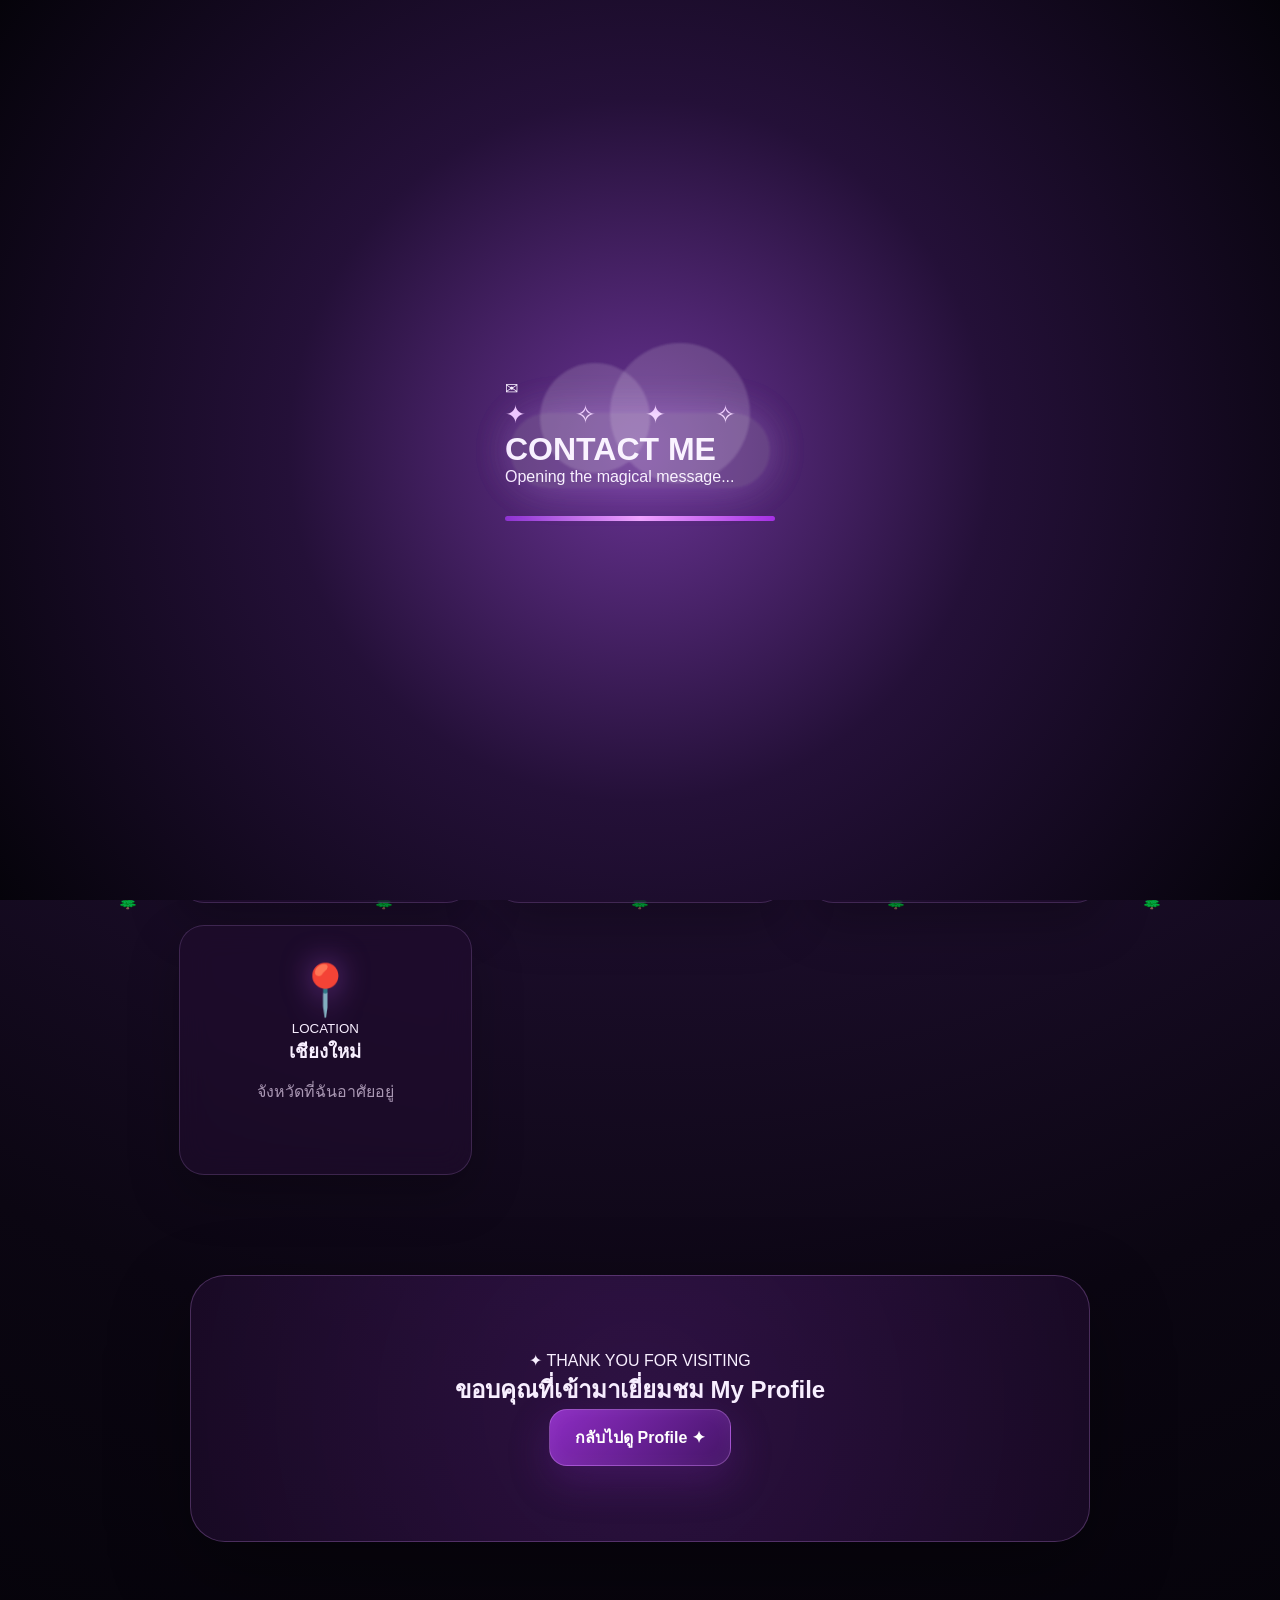
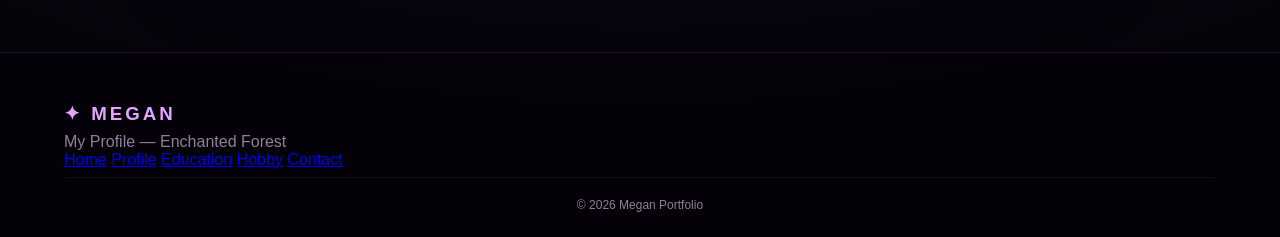
==== contact.html @ e254599e "Update contact.html" ====
<!DOCTYPE html>
<html lang="th">

<head>

    <meta charset="UTF-8">

    <meta
        name="viewport"
        content="width=device-width, initial-scale=1.0"
    >

    <title>Contact | Megan</title>

    <link rel="stylesheet" href="style.css">

</head>


<body class="inner-page">


    <!-- LOADING -->

    <div class="loading-screen" id="loadingScreen">

        <div class="loading-cloud cloud-one"></div>
        <div class="loading-cloud cloud-two"></div>

        <div class="loading-content">

            <div class="loading-orb">
                ✉
            </div>

            <div class="loading-stars">
                ✦　✧　✦　✧
            </div>

            <h1>
                CONTACT ME
            </h1>

            <p>
                Opening the magical message...
            </p>

            <div class="loading-bar">
                <span></span>
            </div>

        </div>

    </div>


    <div class="mouse-glow"></div>

    <div class="click-effects"></div>


    <!-- BACKGROUND -->

    <div class="magic-background">

        <div class="fog fog-one"></div>
        <div class="fog fog-two"></div>

        <div class="moon"></div>

        <div class="stars">

            <span>✦</span>
            <span>✧</span>
            <span>✦</span>
            <span>✧</span>
            <span>✦</span>
            <span>✧</span>
            <span>✦</span>
            <span>✧</span>

        </div>


        <div class="fireflies">

            <i></i>
            <i></i>
            <i></i>
            <i></i>
            <i></i>
            <i></i>
            <i></i>
            <i></i>
            <i></i>
            <i></i>

        </div>


        <div class="big-mushroom mushroom-left">

            <div class="mushroom-cap">
                ✦　✧　✦
            </div>

            <div class="mushroom-stem"></div>

        </div>


        <div class="big-mushroom mushroom-right">

            <div class="mushroom-cap">
                ✧　✦　✧
            </div>

            <div class="mushroom-stem"></div>

        </div>


        <div class="vine vine-left">
            🌿<br>│<br>🍃<br>│<br>🌿
        </div>


        <div class="vine vine-right">
            🍃<br>│<br>🌿<br>│<br>🍃
        </div>


        <div class="forest-trees">

            <span>🌲</span>
            <span>🌲</span>
            <span>🌲</span>
            <span>🌲</span>
            <span>🌲</span>

        </div>


        <img
            class="flying-fairy"
            src="https://placehold.co/180x120/png?text=YOUR+FAIRY"
            alt="Fairy ตกแต่ง"
        >

    </div>


    <div class="rain"></div>


    <!-- MUSIC -->

    <div class="music-box">

        <audio id="music" loop preload="metadata">

            <source
                src="string-theory.mp3"
                type="audio/mpeg"
            >

        </audio>

        <button id="musicButton">
            🎵 String Theory
            <span id="musicStatus">▶</span>
        </button>

    </div>


    <!-- NAV -->

    <header class="site-header">

        <nav class="navbar">

            <a href="index.html" class="logo">
                ✦ MEGAN
            </a>

            <div class="nav-links">

                <a href="index.html">
                    Home
                </a>

                <a href="profile.html">
                    Profile
                </a>

                <a href="education.html">
                    Education
                </a>

                <a href="hobby.html">
                    Hobby
                </a>

                <a
                    href="contact.html"
                    class="active"
                >
                    Contact
                </a>

            </div>

        </nav>

    </header>


    <main>

        <section class="page-title">

            <div class="magic-badge">
                ✦ GET IN TOUCH ✦
            </div>

            <h1>
                Contact
                <span>Me</span>
            </h1>

            <p>
                สามารถติดต่อฉันได้ที่
            </p>

        </section>


        <section class="contact-layout">


            <div class="contact-intro">

                <span class="section-kicker">
                    ✦ SEND A MESSAGE
                </span>

                <h2>
                    Let's connect
                    <span>through magic.</span>
                </h2>

                <p>
                    หากต้องการติดต่อหรือพูดคุย
                    สามารถเลือกช่องทางด้านล่างได้เลย
                </p>

                <div class="contact-orb">
                    ✦
                </div>

            </div>


            <div class="contact-grid">


                <a
                    class="contact-card depth-card"
                    href="mailto:example@email.com"
                >

                    <div class="contact-icon">
                        ✉
                    </div>

                    <div>

                        <small>
                            EMAIL
                        </small>

                        <h3>
                            example@email.com
                        </h3>

                        <p>
                            ส่งข้อความผ่าน Email
                        </p>

                    </div>

                </a>


                <a
                    class="contact-card depth-card"
                    href="index.html"
                >

                    <div class="contact-icon">
                        🌐
                    </div>

                    <div>

                        <small>
                            WEBSITE
                        </small>

                        <h3>
                            My Profile
                        </h3>

                        <p>
                            กลับไปยังหน้า Portfolio
                        </p>

                    </div>

                </a>


                <div class="contact-card depth-card">

                    <div class="contact-icon">
                        📱
                    </div>

                    <div>

                        <small>
                            CONTACT
                        </small>

                        <h3>
                            Megan
                        </h3>

                        <p>
                            ช่องทางติดต่อส่วนตัว
                        </p>

                    </div>

                </div>


                <div class="contact-card depth-card">

                    <div class="contact-icon">
                        📍
                    </div>

                    <div>

                        <small>
                            LOCATION
                        </small>

                        <h3>
                            เชียงใหม่
                        </h3>

                        <p>
                            จังหวัดที่ฉันอาศัยอยู่
                        </p>

                    </div>

                </div>


            </div>

        </section>


        <section class="contact-cta depth-card">

            <div>

                <span>
                    ✦ THANK YOU FOR VISITING
                </span>

                <h2>
                    ขอบคุณที่เข้ามาเยี่ยมชม
                    My Profile
                </h2>

            </div>

            <a
                href="profile.html"
                class="magic-button"
            >
                กลับไปดู Profile
                ✦
            </a>

        </section>

    </main>


    <footer class="footer">

        <div>

            <h3>
                ✦ MEGAN
            </h3>

            <p>
                My Profile — Enchanted Forest
            </p>

        </div>


        <div class="footer-links">

            <a href="index.html">Home</a>
            <a href="profile.html">Profile</a>
            <a href="education.html">Education</a>
            <a href="hobby.html">Hobby</a>
            <a href="contact.html">Contact</a>

        </div>


        <p class="copyright">
            © 2026 Megan Portfolio
        </p>

    </footer>


    <script>

        window.addEventListener("load", function () {

            setTimeout(function () {

                document
                    .getElementById("loadingScreen")
                    .classList.add("hide");

            }, 1600);

        });


        const mouseGlow =
            document.querySelector(".mouse-glow");


        document.addEventListener(
            "mousemove",
            function (e) {

                mouseGlow.style.left =
                    e.clientX + "px";

                mouseGlow.style.top =
                    e.clientY + "px";

            }
        );


        document.addEventListener(
            "click",
            function (e) {

                const ripple =
                    document.createElement("span");

                ripple.className =
                    "click-ripple";

                ripple.style.left =
                    e.clientX + "px";

                ripple.style.top =
                    e.clientY + "px";


                const sparkle =
                    document.createElement("span");

                sparkle.className =
                    "click-sparkle";

                sparkle.textContent =
                    "✦";

                sparkle.style.left =
                    e.clientX + "px";

                sparkle.style.top =
                    e.clientY + "px";


                document
                    .querySelector(".click-effects")
                    .appendChild(ripple);

                document
                    .querySelector(".click-effects")
                    .appendChild(sparkle);


                setTimeout(function () {

                    ripple.remove();
                    sparkle.remove();

                }, 800);

            }
        );


        const music =
            document.getElementById("music");

        const button =
            document.getElementById("musicButton");

        const status =
            document.getElementById("musicStatus");


        const saved =
            localStorage.getItem(
                "stringTheoryTime"
            );


        music.addEventListener(
            "loadedmetadata",
            function () {

                if (saved) {

                    music.currentTime =
                        Number(saved);

                }

            }
        );


        button.addEventListener(
            "click",
            function () {

                if (music.paused) {

                    music.play();

                    status.textContent =
                        "❚❚";

                } else {

                    music.pause();

                    status.textContent =
                        "▶";

                }

            }
        );


        setInterval(function () {

            if (!music.paused) {

                localStorage.setItem(
                    "stringTheoryTime",
                    music.currentTime
                );

            }

        }, 1000);


        window.addEventListener(
            "beforeunload",
            function () {

                localStorage.setItem(
                    "stringTheoryTime",
                    music.currentTime
                );

            }
        );

    </script>

</body>

</html>
---- style.css ----
/* =====================================================
   MYSTIC PURPLE ENCHANTED FOREST
   MEGAN PORTFOLIO
===================================================== */


/* =====================================================
   RESET
===================================================== */

* {

    margin: 0;
    padding: 0;

    box-sizing: border-box;

}


html {

    scroll-behavior: smooth;

}


body {

    min-height: 100vh;

    overflow-x: hidden;

    color: #f8efff;

    font-family:
        "Segoe UI",
        Tahoma,
        Arial,
        sans-serif;

    background:

        radial-gradient(
            circle at 50% 0%,
            #52257a,
            #241137 35%,
            #0b0612 70%,
            #030207
        );

}


/* =====================================================
   LOADING
===================================================== */

.loading-screen {

    position: fixed;

    inset: 0;

    z-index: 99999;

    display: flex;

    align-items: center;

    justify-content: center;

    overflow: hidden;

    background:

        radial-gradient(
            circle,
            #693394,
            #241038 45%,
            #05030a
        );

    transition:
        opacity 1s ease,
        visibility 1s ease;

}


.loading-screen.loaded {

    opacity: 0;

    visibility: hidden;

    pointer-events: none;

}


.loading-magic {

    position: relative;

    z-index: 5;

    text-align: center;

    animation:
        loadingFloat 2s ease-in-out infinite;

}


.loading-magic h1 {

    margin-top: 25px;

    font-size:
        clamp(2rem, 5vw, 4rem);

    letter-spacing: 8px;

    color: #f5dcff;

    text-shadow:

        0 0 10px #d16cff,
        0 0 30px #aa3cff,
        0 0 70px #7923bd;

}


.loading-magic p {

    margin-top: 15px;

    color: #d8bce8;

}


.loading-stars {

    font-size: 25px;

    letter-spacing: 12px;

    color: #f0c9ff;

    animation:
        sparkleBlink 1.4s infinite;

}


.magic-orb {

    width: 100px;
    height: 100px;

    margin: auto;

    border-radius: 50%;

    background:

        radial-gradient(
            circle,
            white 0%,
            #f0a8ff 15%,
            #a63be4 45%,
            transparent 72%
        );

    box-shadow:

        0 0 25px #d77aff,
        0 0 70px #a335dc,
        0 0 130px #7624ad;

    animation:
        orbPulse 2s ease-in-out infinite;

}


.loading-bar {

    width: 270px;

    height: 5px;

    margin:
        30px auto 0;

    border-radius: 20px;

    overflow: hidden;

    background:
        rgba(255,255,255,.12);

}


.loading-bar span {

    display: block;

    width: 0;

    height: 100%;

    background:

        linear-gradient(
            90deg,
            #8d32d1,
            #f0a5ff,
            #a52fe4
        );

    box-shadow:
        0 0 15px #cf63ff;

    animation:
        loadingProgress 2s forwards;

}


/* =====================================================
   CLOUD
===================================================== */

.loading-cloud {

    position: absolute;

    width: 260px;
    height: 75px;

    border-radius: 100px;

    background:
        rgba(255,255,255,.07);

    filter:
        blur(1px);

    box-shadow:
        0 0 40px rgba(217,167,255,.15);

}


.loading-cloud::before,
.loading-cloud::after {

    content: "";

    position: absolute;

    border-radius: 50%;

    background:
        rgba(255,255,255,.08);

}


.loading-cloud::before {

    width: 110px;
    height: 110px;

    left: 30px;
    bottom: 15px;

}


.loading-cloud::after {

    width: 140px;
    height: 140px;

    right: 20px;
    bottom: 5px;

}


.cloud-1 {

    left: -100px;
    bottom: 15%;

    animation:
        cloudMove 14s linear infinite;

}


.cloud-2 {

    right: -100px;
    top: 18%;

    transform: scale(.7);

    animation:
        cloudMoveReverse 17s linear infinite;

}


.cloud-3 {

    left: -200px;
    top: 55%;

    transform: scale(.5);

    animation:
        cloudMove 20s linear infinite;

}


/* =====================================================
   MOUSE
===================================================== */

.mouse-glow {

    position: fixed;

    z-index: 9000;

    width: 180px;
    height: 180px;

    pointer-events: none;

    border-radius: 50%;

    transform:
        translate(-50%, -50%);

    background:

        radial-gradient(
            circle,
            rgba(218,124,255,.22),
            rgba(143,50,214,.08) 40%,
            transparent 70%
        );

    mix-blend-mode: screen;

}


/* =====================================================
   CLICK RIPPLE
===================================================== */

.mouse-ripple {

    position: fixed;

    z-index: 9998;

    width: 20px;
    height: 20px;

    border:
        2px solid #e3a5ff;

    border-radius: 50%;

    pointer-events: none;

    transform:
        translate(-50%, -50%);

    box-shadow:

        0 0 15px #d35fff,
        0 0 40px #962de0;

    animation:
        rippleEffect .8s ease-out forwards;

}


.click-spark {

    position: fixed;

    z-index: 9999;

    pointer-events: none;

    color: #f3c8ff;

    font-size: 30px;

    text-shadow:

        0 0 10px #ec8aff,
        0 0 30px #a52be2;

    transform:
        translate(-50%, -50%);

    animation:
        clickSpark .8s ease-out forwards;

}


/* =====================================================
   STAR FIELD
===================================================== */

.star-field {

    position: fixed;

    inset: 0;

    z-index: 4;

    pointer-events: none;

}


.star-field span {

    position: absolute;

    color: #edc5ff;

    font-size: 12px;

    text-shadow:

        0 0 8px #d76aff,
        0 0 20px #a634df;

    animation:
        starTwinkle 3s ease-in-out infinite;

}


.star-field span:nth-child(1) {
    left: 8%;
    top: 18%;
}


.star-field span:nth-child(2) {
    left: 18%;
    top: 42%;
    animation-delay: 1s;
}


.star-field span:nth-child(3) {
    left: 32%;
    top: 12%;
    animation-delay: 1.7s;
}


.star-field span:nth-child(4) {
    left: 48%;
    top: 22%;
    animation-delay: .6s;
}


.star-field span:nth-child(5) {
    left: 65%;
    top: 10%;
    animation-delay: 2s;
}


.star-field span:nth-child(6) {
    left: 85%;
    top: 30%;
    animation-delay: 1.2s;
}


.star-field span:nth-child(7) {
    left: 75%;
    top: 58%;
    animation-delay: 2.4s;
}


.star-field span:nth-child(8) {
    left: 42%;
    top: 65%;
    animation-delay: .8s;
}


.star-field span:nth-child(9) {
    left: 20%;
    top: 75%;
    animation-delay: 1.5s;
}


.star-field span:nth-child(10) {
    left: 92%;
    top: 78%;
    animation-delay: 2.5s;
}


/* =====================================================
   MAGIC DUST
===================================================== */

.magic-dust {

    position: fixed;

    width: 5px;
    height: 5px;

    z-index: 5;

    border-radius: 50%;

    background: #e0a3ff;

    box-shadow:

        0 0 10px #dd75ff,
        0 0 25px #a638dc;

    pointer-events: none;

    animation:
        dustFloat 7s linear infinite;

}


.dust-1 {
    left: 25%;
    bottom: 15%;
}


.dust-2 {
    left: 70%;
    bottom: 25%;
    animation-delay: 2s;
}


.dust-3 {
    left: 55%;
    bottom: 10%;
    animation-delay: 4s;
}


.dust-4 {
    left: 85%;
    bottom: 40%;
    animation-delay: 1s;
}


/* =====================================================
   FOREST
===================================================== */

.forest-background {

    position: fixed;

    inset: 0;

    z-index: 0;

    overflow: hidden;

    pointer-events: none;

    background:

        radial-gradient(
            circle at 70% 15%,
            rgba(199,91,255,.16),
            transparent 25%
        ),

        linear-gradient(
            180deg,
            #180b2b,
            #0d0617 60%,
            #030207
        );

}


/* =====================================================
   MOON
===================================================== */

.moon {

    position: absolute;

    right: 12%;
    top: 8%;

    width: 140px;
    height: 140px;

    border-radius: 50%;

    background:

        radial-gradient(
            circle at 35% 30%,
            #fff,
            #e7c4ff 35%,
            #b76ed8 70%,
            #763b94
        );

    box-shadow:

        0 0 35px #e2a7ff,
        0 0 80px rgba(197,88,255,.55),
        0 0 150px rgba(147,48,218,.35);

}


.moon-ring {

    position: absolute;

    inset: -35px;

    border:
        1px solid rgba(218,143,255,.18);

    border-radius: 50%;

    box-shadow:
        0 0 30px rgba(200,94,255,.12);

    animation:
        moonRotate 15s linear infinite;

}


/* =====================================================
   AURORA
===================================================== */

.aurora {

    position: absolute;

    left: 15%;
    top: 10%;

    width: 70%;
    height: 50%;

    background:

        radial-gradient(
            ellipse,
            rgba(165,63,224,.18),
            transparent 65%
        );

    filter:
        blur(40px);

    animation:
        auroraMove 8s ease-in-out infinite;

}


/* =====================================================
   MOUNTAINS
===================================================== */

.mountain {

    position: absolute;

    bottom: 0;

    width: 100%;

    clip-path:
        polygon(
            0 100%,
            0 62%,
            10% 40%,
            20% 68%,
            34% 30%,
            50% 65%,
            65% 33%,
            80% 69%,
            91% 45%,
            100% 65%,
            100% 100%
        );

}


.mountain-back {

    height: 58%;

    background:
        #251438;

    opacity: .8;

}


.mountain-middle {

    height: 45%;

    background:
        #12091f;

    transform:
        translateY(20px);

}


.mountain-front {

    height: 35%;

    background:
        #050308;

    transform:
        translateY(35px);

}


/* =====================================================
   TREES
===================================================== */

.forest-trees {

    position: absolute;

    bottom: -10px;

    width: 100%;

    display: flex;

    justify-content: space-around;

    align-items: flex-end;

}


.trees-back {

    opacity: .48;

    filter:
        drop-shadow(
            0 0 15px #662b91
        );

}


.trees-back span {

    font-size:
        clamp(60px, 8vw, 130px);

    animation:
        treeSway 4s ease-in-out infinite;

}


/* =====================================================
   GIANT MUSHROOM
===================================================== */

.giant-mushroom {

    position: absolute;

    bottom: 20px;

    width: 230px;

    height: 310px;

    z-index: 8;

    filter:
        drop-shadow(
            0 0 25px rgba(184,72,240,.5)
        );

}


.mushroom-left {

    left: 3%;

}


.mushroom-right {

    right: 3%;

    transform:
        scale(.85);

}


/* CAP */

.mushroom-cap {

    position: absolute;

    top: 0;

    left: 0;

    width: 230px;

    height: 120px;

    border-radius:
        50% 50% 42% 42%;

    background:

        radial-gradient(
            circle at 50% 35%,
            #e5a3ff,
            #a93dd2 35%,
            #652184 70%,
            #331047
        );

    box-shadow:

        0 0 25px #bb5bea,
        0 0 60px rgba(176,58,225,.5);

}


.mushroom-cap::after {

    content: "";

    position: absolute;

    left: 8%;

    right: 8%;

    bottom: 8px;

    height: 35px;

    border-radius: 50%;

    background:
        rgba(55,14,74,.6);

}


.mushroom-cap span {

    position: absolute;

    color: #f3c7ff;

    text-shadow:

        0 0 10px white,
        0 0 20px #e26cff;

}


.mushroom-cap span:nth-child(1) {

    left: 25%;

    top: 28%;

}


.mushroom-cap span:nth-child(2) {

    left: 55%;

    top: 45%;

    font-size: 25px;

}


.mushroom-cap span:nth-child(3) {

    right: 20%;

    top: 25%;

}


/* STEM */

.mushroom-stem {

    position: absolute;

    left: 73px;

    top: 88px;

    width: 85px;

    height: 220px;

    border-radius:
        45% 45% 35% 35%;

    background:

        linear-gradient(
            90deg,
            #713b81,
            #e7b7ef,
            #8b478f
        );

    box-shadow:
        inset 0 0 25px rgba(255,255,255,.2);

}


.mushroom-glow {

    position: absolute;

    left: 25px;

    bottom: -30px;

    width: 180px;
    height: 70px;

    border-radius: 50%;

    background:

        radial-gradient(
            ellipse,
            rgba(211,94,255,.55),
            transparent 70%
        );

    filter:
        blur(12px);

}


/* =====================================================
   SMALL MUSHROOM
===================================================== */

.small-mushroom {

    position: absolute;

    bottom: 25px;

    z-index: 9;

}


.mushroom-small-1 {

    left: 28%;

}


.mushroom-small-2 {

    right: 25%;

    transform:
        scale(.7);

}


.small-cap {

    width: 75px;
    height: 40px;

    border-radius:
        50% 50% 30% 30%;

    background:
        linear-gradient(
            #d45eff,
            #63217e
        );

    box-shadow:
        0 0 20px #b83de2;

}


.small-stem {

    width: 30px;
    height: 55px;

    margin: auto;

    border-radius:
        40%;

    background:
        #c18ac8;

}


/* =====================================================
   VINES
===================================================== */

.vine {

    position: absolute;

    z-index: 10;

    display: flex;

    flex-direction: column;

    gap: 10px;

    color: #a8dc96;

    font-size: 45px;

    text-shadow:

        0 0 8px #79c46d,
        0 0 25px #63368a;

}


.vine-left {

    left: -10px;

    top: 0;

    transform:
        rotate(8deg);

}


.vine-right {

    right: -10px;

    top: 5%;

    transform:
        rotate(-8deg);

}


.vine span {

    display: block;

    animation:
        vineSway 4s ease-in-out infinite;

}


.vine span:nth-child(even) {

    margin-left: 30px;

}


/* =====================================================
   FOREGROUND TREES
===================================================== */

.foreground-trees {

    position: absolute;

    inset: 0;

    z-index: 11;

}


.tree {

    position: absolute;

    bottom: -30px;

    width: 170px;

    height: 600px;

    background:
        #07040b;

}


.tree::before {

    content: "";

    position: absolute;

    left: -100px;

    top: 80px;

    width: 350px;

    height: 450px;

    background:
        #07040b;

    clip-path:
        polygon(
            50% 0,
            72% 30%,
            62% 30%,
            85% 55%,
            67% 55%,
            95% 80%,
            50% 70%,
            5% 80%,
            33% 55%,
            15% 55%,
            38% 30%,
            28% 30%
        );

}


.tree-left {

    left: -80px;

}


.tree-right {

    right: -80px;

}


/* =====================================================
   FOREST FLOOR
===================================================== */

.forest-floor {

    position: absolute;

    bottom: 0;

    width: 100%;

    height: 100px;

    background:

        linear-gradient(
            180deg,
            transparent,
            #050307
        );

}


.rock {

    position: absolute;

    bottom: 15px;

    width: 80px;
    height: 35px;

    border-radius:
        60% 40% 20% 20%;

    background:
        #18111d;

    box-shadow:
        0 0 20px rgba(173,70,225,.15);

}


.rock-1 {
    left: 40%;
}


.rock-2 {
    left: 55%;
    transform: scale(.6);
}


.rock-3 {
    right: 40%;
    transform: scale(.8);
}


/* =====================================================
   RAIN
===================================================== */

.rain {

    position: fixed;

    inset: 0;

    z-index: 3;

    pointer-events: none;

    opacity: .18;

    background-image:

        linear-gradient(
            110deg,
            transparent 48%,
            rgba(216,183,255,.5) 50%,
            transparent 52%
        );

    background-size:
        9px 40px;

    animation:
        rainFall .6s linear infinite;

}


/* =====================================================
   HEADER
===================================================== */

.site-header {

    position: relative;

    z-index: 100;

    padding:
        20px 5%;

}


.navbar {

    max-width: 1250px;

    margin: auto;

    padding:
        15px 22px;

    display: flex;

    align-items: center;

    justify-content: space-between;

    gap: 30px;

    border:
        1px solid rgba(223,166,255,.22);

    border-radius: 25px;

    background:
        rgba(20,8,33,.68);

    backdrop-filter:
        blur(18px);

    box-shadow:

        0 15px 60px rgba(0,0,0,.4),
        inset 0 0 25px rgba(198,83,255,.04);

}


.logo {

    color: white;

    text-decoration: none;

    font-size: 22px;

    font-weight: 800;

    letter-spacing: 3px;

}


.logo span {

    color: #d77bff;

    text-shadow:
        0 0 15px #bd46f5;

}


.nav-links {

    display: flex;

    flex-wrap: wrap;

    gap: 7px;

}


.nav-links a {

    position: relative;

    padding:
        10px 16px;

    border-radius: 15px;

    text-decoration: none;

    color: #d5c3df;

    font-size: 14px;

    transition:
        .3s ease;

}


.nav-links a:hover,
.nav-links a.active {

    color: white;

    background:
        rgba(175,69,244,.16);

    transform:
        translateY(-2px);

    box-shadow:
        0 0 20px rgba(178,64,239,.15);

}


.nav-links a::after {

    content: "";

    position: absolute;

    left: 50%;

    bottom: 4px;

    width: 0;

    height: 2px;

    transform:
        translateX(-50%);

    background:
        #d57aff;

    box-shadow:
        0 0 10px #b948e9;

    transition:
        .3s;

}


.nav-links a:hover::after,
.nav-links a.active::after {

    width: 50%;

}


/* =====================================================
   HERO
===================================================== */

.hero {

    position: relative;

    z-index: 20;

    max-width: 1250px;

    min-height: 720px;

    margin: auto;

    padding:
        60px 5%;

    display: grid;

    grid-template-columns:
        1.1fr .9fr;

    align-items: center;

    gap: 70px;

}


.hero-content {

    animation:
        heroAppear 1.2s ease both;

}


.magic-label {

    display: inline-block;

    padding:
        9px 17px;

    border:
        1px solid rgba(224,157,255,.35);

    border-radius: 50px;

    color: #e2baf1;

    background:
        rgba(159,58,219,.12);

    letter-spacing: 2px;

    font-size: 12px;

    box-shadow:
        0 0 30px rgba(179,65,239,.1);

}


.hero h1 {

    margin-top: 25px;

    font-size:
        clamp(3.5rem, 7vw, 7rem);

    line-height: .9;

    letter-spacing: -4px;

}


.hero h1 span {

    display: block;

    background:

        linear-gradient(
            120deg,
            white,
            #d47aff,
            #8b2cc8,
            #f0b6ff
        );

    background-size: 250%;

    -webkit-background-clip: text;

    color: transparent;

    animation:
        gradientFlow 5s ease infinite;

    filter:
        drop-shadow(
            0 0 25px rgba(190,82,255,.35)
        );

}


.hero h2 {

    margin-top: 20px;

    color: #dcb8eb;

    font-size: 24px;

    font-weight: 500;

}


.hero-description {

    max-width: 620px;

    margin-top: 25px;

    color: #bcaac6;

    line-height: 1.9;

}


/* =====================================================
   HERO STATS
===================================================== */

.hero-stats {

    display: flex;

    gap: 35px;

    margin-top: 40px;

}


.hero-stats div {

    display: flex;

    flex-direction: column;

    gap: 5px;

}


.hero-stats strong {

    color: #e4b5ff;

}


.hero-stats span {

    color: #8f8198;

    font-size: 12px;

}


/* =====================================================
   BUTTON
===================================================== */

.hero-buttons {

    display: flex;

    flex-wrap: wrap;

    gap: 15px;

    margin-top: 35px;

}


.magic-button {

    position: relative;

    display: inline-flex;

    align-items: center;

    justify-content: center;

    gap: 10px;

    padding:
        15px 25px;

    overflow: hidden;

    border:
        1px solid rgba(227,161,255,.35);

    border-radius: 18px;

    text-decoration: none;

    color: white;

    font-weight: 700;

    background:

        linear-gradient(
            135deg,
            rgba(159,50,220,.85),
            rgba(75,23,113,.8)
        );

    box-shadow:

        0 15px 40px rgba(115,35,165,.3),
        inset 0 0 20px rgba(255,255,255,.05);

    transition:
        .3s ease;

}


.magic-button:hover {

    transform:
        translateY(-7px)
        scale(1.03);

    box-shadow:

        0 25px 60px rgba(147,49,211,.45),
        0 0 30px rgba(202,89,255,.2);

}


.magic-button:active {

    transform:
        translateY(2px)
        scale(.95);

}


.magic-button.secondary {

    background:
        rgba(255,255,255,.04);

}


/* =====================================================
   PHOTO
===================================================== */

.photo-scene {

    position: relative;

    min-height: 560px;

    display: flex;

    align-items: center;

    justify-content: center;

    perspective: 1300px;

}


.photo-card {

    position: relative;

    width:
        min(360px, 75vw);

    aspect-ratio:
        3 / 4;

    padding: 10px;

    border:
        1px solid rgba(231,174,255,.5);

    border-radius:
        48% 48% 43% 43% /
        40% 40% 50% 50%;

    background:

        linear-gradient(
            145deg,
            rgba(225,165,255,.32),
            rgba(72,27,105,.55)
        );

    box-shadow:

        0 40px 100px rgba(0,0,0,.55),
        0 0 60px rgba(178,62,236,.25);

    transform-style:
        preserve-3d;

    transition:
        transform .15s ease;

}


.photo-card img {

    width: 100%;
    height: 100%;

    display: block;

    object-fit: cover;

    border-radius:
        inherit;

}


.photo-glow-border {

    position: absolute;

    inset: -20px;

    z-index: -1;

    border:
        1px solid rgba(205,112,255,.25);

    border-radius:
        inherit;

    box-shadow:
        0 0 60px rgba(171,52,232,.3);

    animation:
        photoBorder 4s ease-in-out infinite;

}


.photo-shine {

    position: absolute;

    inset: 0;

    z-index: 5;

    border-radius:
        inherit;

    background:

        linear-gradient(
            120deg,
            transparent 30%,
            rgba(255,255,255,.23),
            transparent 65%
        );

    transform:
        translateX(-100%);

    animation:
        photoShine 5s infinite;

}


.photo-caption {

    position: absolute;

    bottom: 25px;

    left: 50%;

    transform:
        translateX(-50%)
        translateZ(50px);

    padding:
        9px 18px;

    width: max-content;

    border:
        1px solid rgba(225,163,255,.3);

    border-radius: 50px;

    background:
        rgba(20,7,32,.78);

    backdrop-filter:
        blur(10px);

    color: #e6c4f5;

    letter-spacing: 3px;

    font-size: 12px;

}


.photo-orbit {

    position: absolute;

    width: 420px;
    height: 420px;

    border:
        1px solid rgba(199,103,255,.2);

    border-radius: 50%;

    transform:
        rotateX(65deg);

    box-shadow:
        0 0 40px rgba(164,54,231,.1);

}


.orbit-2 {

    width: 500px;
    height: 500px;

    transform:
        rotateY(65deg);

}


/* =====================================================
   INTRO
===================================================== */

.intro-section {

    position: relative;

    z-index: 20;

    max-width: 1250px;

    margin: auto;

    padding:
        70px 5% 130px;

}


.section-heading {

    text-align: center;

    margin-bottom: 45px;

    color: #deb0f5;

    letter-spacing: 4px;

}


.section-heading span {

    color: #c463ff;

    text-shadow:
        0 0 15px #b943f0;

}


.magic-grid {

    display: grid;

    grid-template-columns:
        repeat(4, 1fr);

    gap: 20px;

}


.magic-card {

    position: relative;

    min-height: 240px;

    padding: 30px 25px;

    border:
        1px solid rgba(217,159,255,.18);

    border-radius: 25px;

    color: white;

    text-decoration: none;

    background:

        linear-gradient(
            145deg,
            rgba(91,38,125,.34),
            rgba(20,9,31,.72)
        );

    backdrop-filter:
        blur(14px);

    box-shadow:
        0 20px 60px rgba(0,0,0,.3);

    transform-style:
        preserve-3d;

    transition:
        .4s cubic-bezier(.2,.8,.2,1);

}


.magic-card:hover {

    transform:
        translateY(-14px)
        rotateX(5deg)
        rotateY(-5deg);

    border-color:
        rgba(224,157,255,.5);

    box-shadow:

        0 35px 80px rgba(0,0,0,.45),
        0 0 40px rgba(181,62,239,.22);

}


.magic-card:active {

    transform:
        translateY(-2px)
        scale(.96);

}


.magic-card .card-icon {

    width: 65px;
    height: 65px;

    display: flex;

    align-items: center;
    justify-content: center;

    border-radius: 20px;

    font-size: 32px;

    background:
        rgba(166,65,225,.12);

    border:
        1px solid rgba(220,149,255,.2);

    transition:
        .4s ease;

}


.magic-card:hover .card-icon {

    transform:
        translateZ(40px)
        scale(1.15)
        rotate(-6deg);

    box-shadow:
        0 0 35px rgba(203,92,255,.25);

}


.magic-card h3 {

    margin-top: 20px;

    font-size: 20px;

}


.magic-card p {

    margin-top: 10px;

    color: #aa99b7;

    line-height: 1.7;

    font-size: 14px;

}


.card-arrow {

    position: absolute;

    right: 22px;
    bottom: 20px;

    color: #d176ff;

    font-size: 22px;

    transition:
        .3s;

}


.magic-card:hover .card-arrow {

    transform:
        translateX(8px);

}


/* =====================================================
   PAGE TITLE
===================================================== */

.page-title {

    position: relative;

    z-index: 20;

    max-width: 900px;

    margin:
        70px auto 30px;

    padding:
        30px 20px;

    text-align: center;

}


.page-title h1 {

    margin-top: 20px;

    font-size:
        clamp(3rem, 7vw, 5rem);

}


.page-title h1 span {

    color: #d17cff;

    text-shadow:
        0 0 30px rgba(196,82,255,.5);

}


.page-title p {

    margin-top: 15px;

    color: #b7a5c3;

}


/* =====================================================
   PROFILE
===================================================== */

.profile-section {

    position: relative;

    z-index: 20;

    max-width: 1150px;

    margin:
        30px auto 110px;

    padding:
        20px 5%;

    display: grid;

    grid-template-columns:
        .8fr 1.2fr;

    gap: 70px;

    align-items: center;

}


.profile-photo-area {

    position: relative;

    display: flex;

    justify-content: center;

}


.profile-photo {

    width:
        min(330px, 80vw);

    aspect-ratio:
        3 / 4;

    object-fit: cover;

    border:
        8px solid rgba(194,111,235,.2);

    border-radius:
        48% 48% 43% 43% /
        40% 40% 50% 50%;

    box-shadow:

        0 0 50px rgba(170,63,225,.3),
        0 35px 80px rgba(0,0,0,.5);

    animation:
        gentleFloat 5s ease-in-out infinite;

}


.profile-ring {

    position: absolute;

    width: 370px;
    height: 450px;

    border:
        1px solid rgba(208,124,255,.35);

    border-radius: 50%;

    animation:
        ringRotate 12s linear infinite;

}


.photo-badge {

    position: absolute;

    bottom: 25px;

    padding:
        10px 20px;

    border-radius: 50px;

    border:
        1px solid rgba(216,150,255,.3);

    background:
        rgba(22,8,34,.8);

    backdrop-filter:
        blur(10px);

    color: #e7c6f6;

}


.info-card,
.small-info,
.about-box,
.timeline-card,
.contact-card {

    border:
        1px solid rgba(217,159,255,.18);

    background:
        rgba(35,14,50,.55);

    backdrop-filter:
        blur(15px);

    box-shadow:
        0 20px 50px rgba(0,0,0,.25);

}


.info-card {

    padding: 30px;

    border-radius: 25px;

}


.info-card h2 {

    margin-top: 15px;

    font-size: 30px;

}


.info-card p {

    color: #bd9ccc;

}


.info-grid {

    display: grid;

    grid-template-columns:
        repeat(2,1fr);

    gap: 15px;

    margin-top: 15px;

}


.small-info {

    padding: 22px;

    border-radius: 20px;

    transition:
        .35s;

}


.small-info:hover {

    transform:
        translateY(-7px)
        scale(1.02);

    border-color:
        rgba(213,143,255,.45);

    box-shadow:
        0 15px 40px rgba(150,49,214,.2);

}


.small-info span {

    font-size: 25px;

}


.small-info strong {

    display: block;

    margin-top: 10px;

}


.small-info p {

    margin-top: 5px;

    color: #a997b3;

}


.about-box {

    margin-top: 15px;

    padding: 25px;

    border-radius: 20px;

}


.about-box h3 {

    color: #df9cff;

}


.about-box p {

    margin-top: 15px;

    line-height: 1.8;

    color: #b9a5c2;

}


/* =====================================================
   TIMELINE
===================================================== */

.timeline {

    position: relative;

    z-index: 20;

    max-width: 900px;

    margin:
        40px auto 90px;

    padding:
        20px 5%;

}


.timeline::before {

    content: "";

    position: absolute;

    left: 50%;

    top: 0;
    bottom: 0;

    width: 2px;

    transform:
        translateX(-50%);

    background:

        linear-gradient(
            #9d3bd1,
            #df89ff,
            transparent
        );

    box-shadow:
        0 0 20px #a936dc;

}


.timeline-item {

    position: relative;

    width: 50%;

    padding: 20px;

}


.timeline-item:nth-child(odd) {

    left: 0;

    text-align: right;

    padding-right: 50px;

}


.timeline-item:nth-child(even) {

    left: 50%;

    padding-left: 50px;

}


.timeline-dot {

    position: absolute;

    top: 25px;

    width: 50px;
    height: 50px;

    display: flex;

    align-items: center;
    justify-content: center;

    border:
        2px solid #bd62ec;

    border-radius: 50%;

    background:
        #251035;

    box-shadow:
        0 0 30px rgba(185,75,234,.5);

}


.timeline-item:nth-child(odd)
.timeline-dot {

    right: -25px;

}


.timeline-item:nth-child(even)
.timeline-dot {

    left: -25px;

}


.timeline-card {

    padding: 25px;

    border-radius: 22px;

    transition:
        .35s;

}


.timeline-card:hover {

    transform:
        translateY(-8px)
        scale(1.02);

    border-color:
        rgba(214,140,255,.4);

}


.timeline-card span {

    color: #d37cff;

    font-size: 13px;

}


.timeline-card h2 {

    margin-top: 10px;

}


.timeline-card p {

    margin-top: 10px;

    color: #ad9bb7;

    line-height: 1.7;

}


.timeline-card strong {

    display: block;

    margin-top: 15px;

    color: #dcb1f0;

}


/* =====================================================
   STATUS BADGE
===================================================== */

.status-badge {

    display: inline-flex;

    align-items: center;

    margin-top: 18px;

    padding:
        7px 13px;

    border-radius: 50px;

    font-size: 12px;

    font-weight: 700;

}


.status-badge.completed {

    color: #c9f6bd;

    background:
        rgba(91,190,91,.12);

    border:
        1px solid rgba(114,220,104,.25);

    box-shadow:
        0 0 15px rgba(87,211,96,.08);

}


.status-badge.studying {

    color: #edc7ff;

    background:
        rgba(180,75,239,.15);

    border:
        1px solid rgba(215,127,255,.3);

    box-shadow:
        0 0 20px rgba(190,74,242,.12);

}


/* =====================================================
   EDUCATION TABLE
===================================================== */

.education-table-section {

    position: relative;

    z-index: 20;

    max-width: 1050px;

    margin:
        0 auto 90px;

    padding:
        20px 5%;

}


.education-table-wrapper {

    overflow-x: auto;

    border:
        1px solid rgba(217,159,255,.2);

    border-radius: 25px;

    background:
        rgba(22,8,34,.6);

    backdrop-filter:
        blur(15px);

    box-shadow:
        0 25px 70px rgba(0,0,0,.35);

}


.education-table {

    width: 100%;

    border-collapse:
        collapse;

    min-width: 650px;

}


.education-table th,
.education-table td {

    padding:
        20px;

    text-align: left;

    border-bottom:
        1px solid rgba(255,255,255,.06);

}


.education-table th {

    color: #e0a4ff;

    background:
        rgba(157,54,213,.12);

    font-size: 14px;

    letter-spacing: 1px;

}


.education-table td {

    color: #c0afc8;

}


.education-table tbody tr {

    transition:
        .3s ease;

}


.education-table tbody tr:hover {

    background:
        rgba(174,69,238,.07);

}


.education-table .current-row {

    background:
        rgba(175,69,239,.08);

}


.table-status {

    display: inline-flex;

    padding:
        7px 12px;

    border-radius: 50px;

    font-size: 12px;

    font-weight: 700;

}


.table-status.completed {

    color: #c9f6bd;

    background:
        rgba(91,190,91,.12);

    border:
        1px solid rgba(114,220,104,.25);

}


.table-status.studying {

    color: #ecc5ff;

    background:
        rgba(184,72,241,.15);

    border:
        1px solid rgba(215,127,255,.3);

}


/* =====================================================
   EDUCATION HIGHLIGHT
===================================================== */

.education-highlight {

    position: relative;

    z-index: 20;

    max-width: 1100px;

    margin:
        0 auto 100px;

    padding:
        20px 5%;

    display: grid;

    grid-template-columns:
        repeat(3,1fr);

    gap: 20px;

}


/* =====================================================
   HOBBY
===================================================== */

.hobby-grid {

    position: relative;

    z-index: 20;

    max-width: 1150px;

    margin:
        40px auto 110px;

    padding:
        20px 5%;

    display: grid;

    grid-template-columns:
        repeat(3,1fr);

    gap: 22px;

}


.hobby-card {

    position: relative;

    min-height: 280px;

    padding:
        35px 30px;

    overflow: hidden;

    border:
        1px solid rgba(220,157,255,.18);

    border-radius: 30px;

    background:

        linear-gradient(
            145deg,
            rgba(85,33,116,.38),
            rgba(18,7,29,.75)
        );

    backdrop-filter:
        blur(15px);

    transition:
        .4s;

}


.hobby-card:hover {

    transform:
        translateY(-12px)
        rotateX(5deg)
        rotateY(-4deg);

    border-color:
        rgba(224,157,255,.5);

    box-shadow:

        0 30px 70px rgba(0,0,0,.45),
        0 0 35px rgba(184,67,241,.2);

}


.hobby-icon {

    width: 80px;
    height: 80px;

    display: flex;

    align-items: center;
    justify-content: center;

    border-radius: 25px;

    font-size: 42px;

    background:
        rgba(169,65,231,.12);

    border:
        1px solid rgba(219,145,255,.2);

    transition:
        .4s;

}


.hobby-card:hover .hobby-icon {

    transform:
        translateZ(50px)
        scale(1.2)
        rotate(-8deg);

}


.hobby-card h2 {

    margin-top: 20px;

}


.hobby-card p {

    margin-top: 10px;

    line-height: 1.7;

    color: #aa99b5;

}


.emoji-pop {

    position: absolute;

    right: 20px;

    top: 20px;

    opacity: 0;

    font-size: 22px;

    transform:
        translateY(20px)
        scale(.5);

    transition:
        .4s;

}


.hobby-card:hover .emoji-pop {

    opacity: 1;

    transform:
        translateY(0)
        scale(1.1);

}


/* =====================================================
   CONTACT
===================================================== */

.contact-grid {

    position: relative;

    z-index: 20;

    max-width: 1050px;

    margin:
        40px auto 80px;

    padding:
        20px 5%;

    display: grid;

    grid-template-columns:
        repeat(3,1fr);

    gap: 22px;

}


.contact-card {

    min-height: 250px;

    padding: 35px 25px;

    text-align: center;

    border-radius: 25px;

    transition:
        .4s;

}


.contact-card:hover {

    transform:
        translateY(-12px)
        rotateX(4deg);

    border-color:
        rgba(218,151,255,.45);

    box-shadow:

        0 30px 70px rgba(0,0,0,.4),
        0 0 30px rgba(178,64,232,.2);

}


.contact-icon {

    font-size: 50px;

    filter:
        drop-shadow(
            0 0 15px rgba(196,89,255,.5)
        );

}


.contact-card h2 {

    margin-top: 20px;

}


.contact-card p {

    margin-top: 12px;

    color: #aa98b4;

    line-height: 1.7;

}


.contact-arrow {

    display: block;

    margin-top: 20px;

    color: #d67cff;

}


.contact-cta {

    position: relative;

    z-index: 20;

    max-width: 900px;

    margin:
        0 auto 110px;

    padding:
        75px 30px;

    text-align: center;

    overflow: hidden;

    border:
        1px solid rgba(218,151,255,.25);

    border-radius: 35px;

    background:

        radial-gradient(
            circle at center,
            rgba(154,54,218,.25),
            rgba(31,12,45,.7)
        );

    box-shadow:
        0 30px 80px rgba(0,0,0,.35);

}


.cta-content {

    position: relative;

    z-index: 2;

}


.cta-content > span {

    font-size: 45px;

}


.cta-content h2 {

    margin-top: 15px;

    font-size: 40px;

}


.cta-content p {

    margin:
        15px auto 30px;

    color: #b8a5c0;

}


/* =====================================================
   FOOTER
===================================================== */

.footer {

    position: relative;

    z-index: 20;

    padding:
        50px 5% 25px;

    background:
        rgba(5,3,9,.85);

    border-top:
        1px solid rgba(209,133,255,.12);

}


.footer-content {

    max-width: 1150px;

    margin: auto;

    display: flex;

    justify-content: space-between;

    gap: 30px;

}


.footer h3 {

    color: #e2a5ff;

    letter-spacing: 3px;

}


.footer p {

    margin-top: 8px;

    color: #8f8098;

}


.copyright {

    max-width: 1150px;

    margin:
        35px auto 0;

    padding-top:
        20px;

    text-align: center;

    border-top:
        1px solid rgba(255,255,255,.05);

    font-size: 12px;

}


/* =====================================================
   ANIMATIONS
===================================================== */

@keyframes loadingFloat {

    0%,100% {
        transform:
            translateY(0);
    }

    50% {
        transform:
            translateY(-12px);
    }

}


@keyframes orbPulse {

    0%,100% {
        transform:
            scale(1);
    }

    50% {
        transform:
            scale(1.15);
    }

}


@keyframes loadingProgress {

    from {
        width: 0;
    }

    to {
        width: 100%;
    }

}


@keyframes sparkleBlink {

    0%,100% {
        opacity: .5;
    }

    50% {
        opacity: 1;
    }

}


@keyframes cloudMove {

    from {
        transform:
            translateX(0);
    }

    to {
        transform:
            translateX(120vw);
    }

}


@keyframes cloudMoveReverse {

    from {
        transform:
            translateX(0);
    }

    to {
        transform:
            translateX(-120vw);
    }

}


@keyframes rippleEffect {

    from {

        width: 10px;
        height: 10px;

        opacity: 1;

    }

    to {

        width: 190px;
        height: 190px;

        opacity: 0;

    }

}


@keyframes clickSpark {

    0% {

        opacity: 1;

        transform:
            translate(-50%,-50%)
            scale(.5);

    }

    100% {

        opacity: 0;

        transform:
            translate(-50%,-160px)
            scale(1.8)
            rotate(180deg);

    }

}


@keyframes starTwinkle {

    0%,100% {

        opacity: .25;

        transform:
            scale(.8)
            rotate(0deg);

    }

    50% {

        opacity: 1;

        transform:
            scale(1.5)
            rotate(90deg);

    }

}


@keyframes dustFloat {

    0% {

        transform:
            translateY(0)
            scale(.5);

        opacity: 0;

    }

    20% {

        opacity: 1;

    }

    100% {

        transform:
            translateY(-180px)
            translateX(50px)
            scale(1.4);

        opacity: 0;

    }

}


@keyframes moonRotate {

    from {
        transform:
            rotate(0deg);
    }

    to {
        transform:
            rotate(360deg);
    }

}


@keyframes auroraMove {

    0%,100% {

        transform:
            translateX(-20px)
            scale(1);

    }

    50% {

        transform:
            translateX(30px)
            scale(1.1);

    }

}


@keyframes treeSway {

    0%,100% {
        transform:
            rotate(-2deg);
    }

    50% {
        transform:
            rotate(2deg);
    }

}


@keyframes vineSway {

    0%,100% {

        transform:
            rotate(-2deg)
            translateX(0);

    }

    50% {

        transform:
            rotate(3deg)
            translateX(5px);

    }

}


@keyframes rainFall {

    from {

        background-position:
            0 0;

    }

    to {

        background-position:
            -20px 80px;

    }

}


@keyframes heroAppear {

    from {

        opacity: 0;

        transform:
            translateY(40px);

    }

    to {

        opacity: 1;

        transform:
            translateY(0);

    }

}


@keyframes gradientFlow {

    0%,100% {
        background-position: 0%;
    }

    50% {
        background-position: 100%;
    }

}


@keyframes photoBorder {

    0%,100% {

        transform:
            scale(1)
            rotate(0);

    }

    50% {

        transform:
            scale(1.03)
            rotate(3deg);

    }

}


@keyframes photoShine {

    0% {

        transform:
            translateX(-100%);

    }

    35%,100% {

        transform:
            translateX(100%);

    }

}


@keyframes gentleFloat {

    0%,100% {

        transform:
            translateY(0);

    }

    50% {

        transform:
            translateY(-10px);

    }

}


@keyframes ringRotate {

    from {

        transform:
            rotate(0);

    }

    to {

        transform:
            rotate(360deg);

    }

}


/* =====================================================
   TABLET
===================================================== */

@media (max-width: 1000px) {


    .hero {

        grid-template-columns:
            1fr;

        text-align: center;

    }


    .hero-description {

        margin-left: auto;
        margin-right: auto;

    }


    .hero-buttons {

        justify-content: center;

    }


    .hero-stats {

        justify-content: center;

    }


    .magic-grid {

        grid-template-columns:
            repeat(2,1fr);

    }


    .profile-section {

        grid-template-columns:
            1fr;

        text-align: center;

    }


    .profile-info {

        max-width: 700px;

        margin: auto;

    }


    .info-grid {

        text-align: left;

    }


    .education-highlight {

        grid-template-columns:
            1fr;

    }


    .hobby-grid {

        grid-template-columns:
            repeat(2,1fr);

    }


    .contact-grid {

        grid-template-columns:
            1fr;

        max-width: 600px;

    }


    .giant-mushroom {

        transform:
            scale(.7);

    }

}


/* =====================================================
   MOBILE
===================================================== */

@media (max-width: 700px) {


    .site-header {

        padding:
            12px 4%;

    }


    .navbar {

        flex-direction:
            column;

        border-radius:
            20px;

    }


    .nav-links {

        justify-content:
            center;

    }


    .nav-links a {

        padding:
            8px 9px;

        font-size:
            12px;

    }


    .hero {

        min-height:
            auto;

        padding:
            60px 5% 80px;

    }


    .hero h1 {

        font-size:
            clamp(3rem,16vw,5rem);

    }


    .hero h2 {

        font-size:
            18px;

    }


    .hero-stats {

        gap:
            18px;

        flex-wrap:
            wrap;

    }


    .photo-scene {

        min-height:
            420px;

    }


    .photo-card {

        width:
            min(280px,75vw);

    }


    .photo-orbit {

        width:
            320px;

        height:
            320px;

    }


    .orbit-2 {

        width:
            370px;

        height:
            370px;

    }


    .magic-grid {

        grid-template-columns:
            1fr;

    }


    .hobby-grid {

        grid-template-columns:
            1fr;

    }


    .info-grid {

        grid-template-columns:
            1fr;

    }


    .timeline {

        padding-left:
            25px;

    }


    .timeline::before {

        left:
            20px;

    }


    .timeline-item,
    .timeline-item:nth-child(even),
    .timeline-item:nth-child(odd) {

        left:
            0;

        width:
            100%;

        text-align:
            left;

        padding:
            20px 0 20px 55px;

    }


    .timeline-item:nth-child(odd)
    .timeline-dot,
    .timeline-item:nth-child(even)
    .timeline-dot {

        left:
            -5px;

        right:
            auto;

    }


    .education-table-section {

        padding:
            20px 4%;

    }


    .education-table-wrapper {

        border-radius:
            18px;

    }


    .footer-content {

        flex-direction:
            column;

        text-align:
            center;

    }


    .flying-fairy {

        width:
            80px;

    }


    .mouse-glow {

        width:
            110px;

        height:
            110px;

    }


    .giant-mushroom {

        opacity:
            .6;

        transform:
            scale(.45);

    }


    .mushroom-left {

        left:
            -60px;

    }


    .mushroom-right {

        right:
            -60px;

    }


    .vine {

        font-size:
            30px;

    }


    .tree {

        width:
            100px;

        height:
            400px;

    }


    .tree::before {

        width:
            240px;

        left:
            -70px;

    }


    .moon {

        width:
            90px;

        height:
            90px;

        right:
            8%;

    }


    .moon-ring {

        inset:
            -20px;

    }

}


/* =====================================================
   REDUCED MOTION
===================================================== */

@media (prefers-reduced-motion: reduce) {

    *,
    *::before,
    *::after {

        animation-duration:
            .01ms !important;

        animation-iteration-count:
            1 !important;

        transition-duration:
            .01ms !important;

        scroll-behavior:
            auto !important;

    }

}
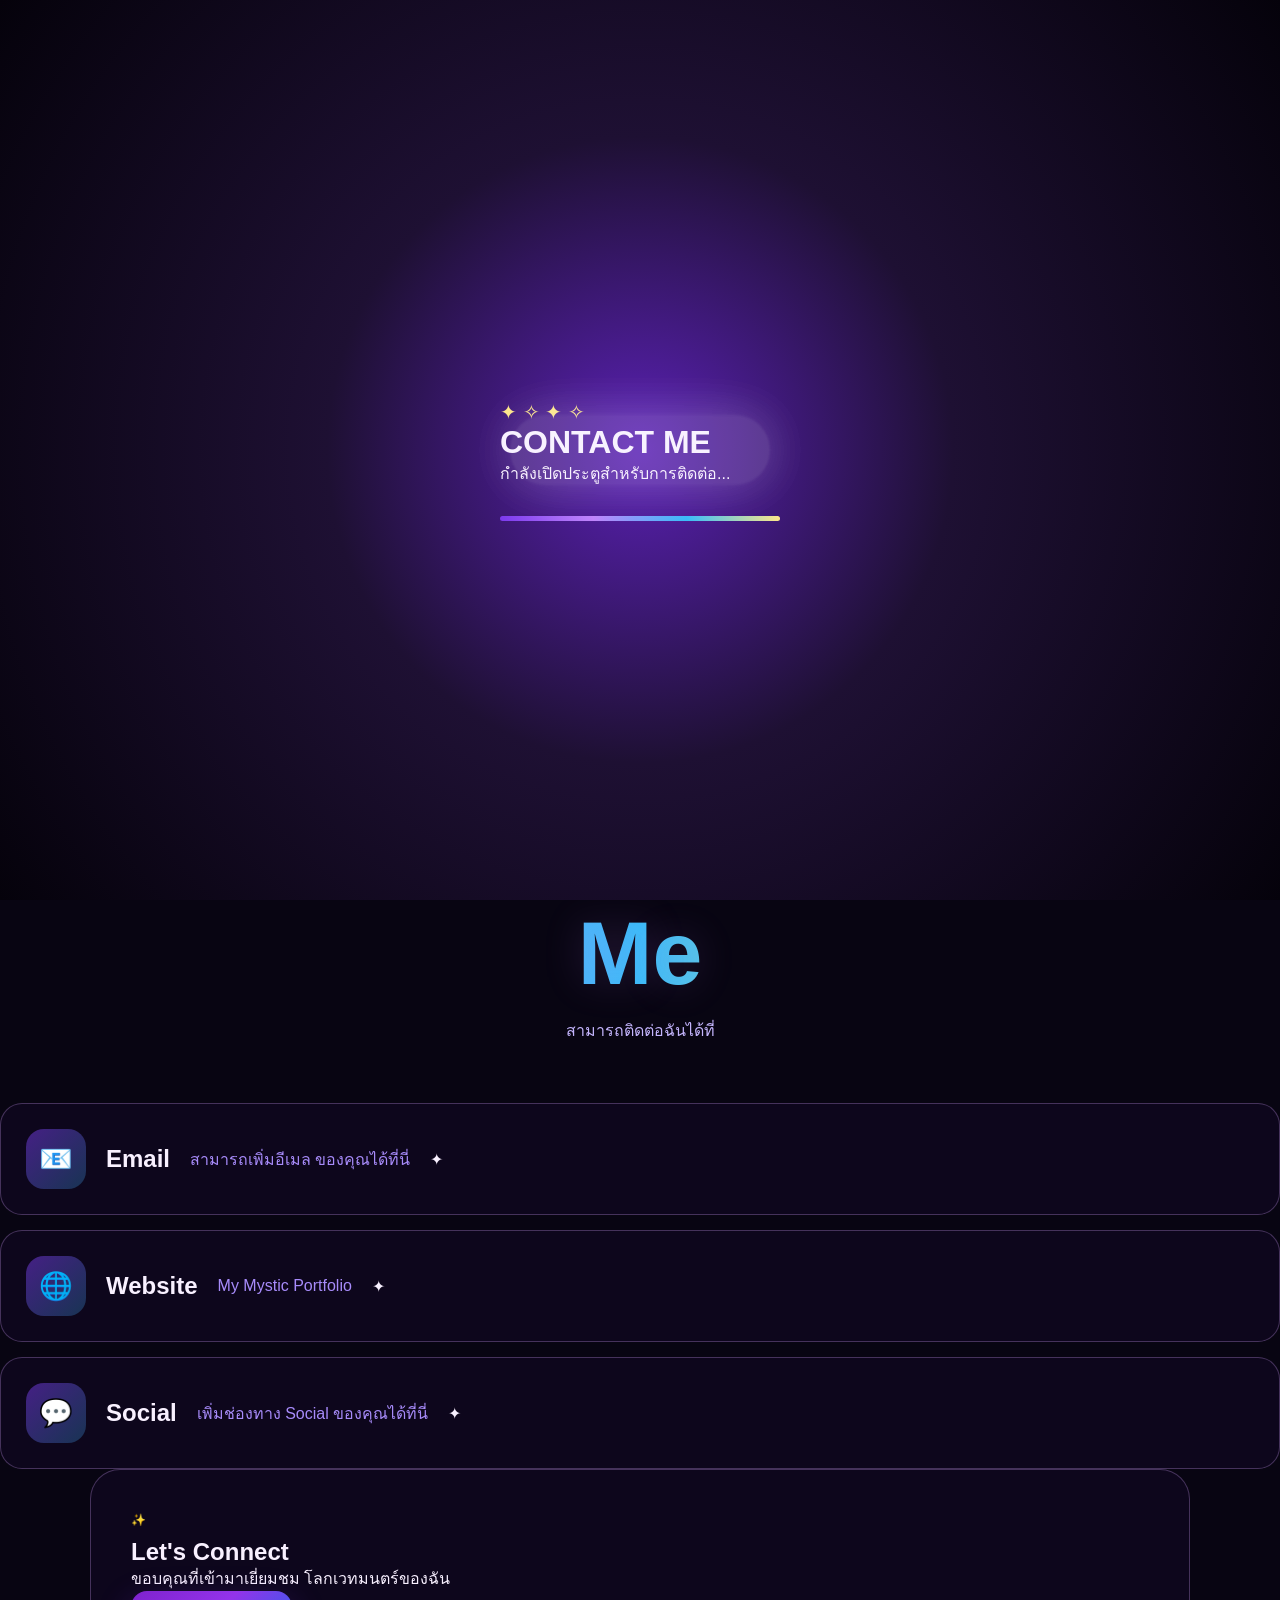
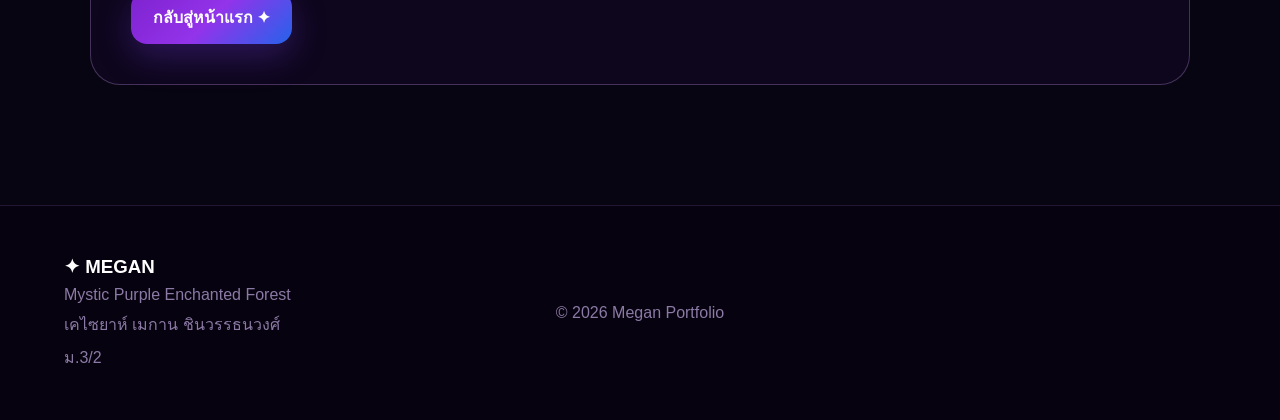
==== commit a1d52f21: "Update contact.html" ====
--- a/contact.html
+++ b/contact.html
@@ -17,394 +17,327 @@
 </head>
 
 
-<body class="inner-page">
-
-
-    <!-- LOADING -->
-
-    <div class="loading-screen" id="loadingScreen">
-
-        <div class="loading-cloud cloud-one"></div>
-        <div class="loading-cloud cloud-two"></div>
-
-        <div class="loading-content">
-
-            <div class="loading-orb">
-                ✉
-            </div>
-
-            <div class="loading-stars">
-                ✦　✧　✦　✧
-            </div>
-
-            <h1>
-                CONTACT ME
-            </h1>
-
-            <p>
-                Opening the magical message...
-            </p>
-
-            <div class="loading-bar">
-                <span></span>
-            </div>
-
-        </div>
-
-    </div>
-
-
-    <div class="mouse-glow"></div>
-
-    <div class="click-effects"></div>
-
-
-    <!-- BACKGROUND -->
-
-    <div class="magic-background">
-
-        <div class="fog fog-one"></div>
-        <div class="fog fog-two"></div>
-
-        <div class="moon"></div>
-
-        <div class="stars">
+<body>
+
+
+<div class="loading-screen" id="loadingScreen">
+
+    <div class="loading-cloud cloud-1"></div>
+    <div class="loading-cloud cloud-2"></div>
+
+    <div class="loading-magic">
+
+        <div class="magic-orb"></div>
+
+        <div class="loading-stars">
+            ✦ ✧ ✦ ✧
+        </div>
+
+        <h1>
+            CONTACT ME
+        </h1>
+
+        <p>
+            กำลังเปิดประตูสำหรับการติดต่อ...
+        </p>
+
+        <div class="loading-bar">
+            <span></span>
+        </div>
+
+    </div>
+
+</div>
+
+
+<div class="mouse-glow"></div>
+
+
+<img
+    class="flying-fairy"
+    src="https://placehold.co/180x100/png?text=FAIRY"
+    alt="Fairy decoration"
+>
+
+
+<div class="star-field">
+
+    <span>✦</span>
+    <span>✧</span>
+    <span>✦</span>
+    <span>✧</span>
+    <span>✦</span>
+    <span>✧</span>
+
+</div>
+
+
+<div class="forest-background">
+
+    <div class="moon">
+        <div class="moon-ring"></div>
+    </div>
+
+    <div class="aurora"></div>
+
+    <div class="mountain mountain-back"></div>
+    <div class="mountain mountain-middle"></div>
+    <div class="mountain mountain-front"></div>
+
+
+    <div class="forest-trees trees-back">
+
+        <span>🌲</span>
+        <span>🌲</span>
+        <span>🌲</span>
+        <span>🌲</span>
+        <span>🌲</span>
+
+    </div>
+
+
+    <div class="giant-mushroom mushroom-left">
+
+        <div class="mushroom-cap">
 
             <span>✦</span>
+            <span>•</span>
             <span>✧</span>
+
+        </div>
+
+        <div class="mushroom-stem"></div>
+
+        <div class="mushroom-glow"></div>
+
+    </div>
+
+
+    <div class="giant-mushroom mushroom-right">
+
+        <div class="mushroom-cap">
+
+            <span>✧</span>
+            <span>•</span>
             <span>✦</span>
-            <span>✧</span>
+
+        </div>
+
+        <div class="mushroom-stem"></div>
+
+        <div class="mushroom-glow"></div>
+
+    </div>
+
+
+    <div class="vine vine-left">
+
+        <span>☘</span>
+        <span>🌿</span>
+        <span>☘</span>
+
+    </div>
+
+
+    <div class="vine vine-right">
+
+        <span>🌿</span>
+        <span>☘</span>
+        <span>🌿</span>
+
+    </div>
+
+
+    <div class="foreground-trees">
+
+        <div class="tree tree-left"></div>
+        <div class="tree tree-right"></div>
+
+    </div>
+
+</div>
+
+
+<div class="rain"></div>
+
+
+<header class="site-header">
+
+    <nav class="navbar">
+
+        <a
+            href="index.html"
+            class="logo"
+        >
             <span>✦</span>
-            <span>✧</span>
-            <span>✦</span>
-            <span>✧</span>
-
-        </div>
-
-
-        <div class="fireflies">
-
-            <i></i>
-            <i></i>
-            <i></i>
-            <i></i>
-            <i></i>
-            <i></i>
-            <i></i>
-            <i></i>
-            <i></i>
-            <i></i>
-
-        </div>
-
-
-        <div class="big-mushroom mushroom-left">
-
-            <div class="mushroom-cap">
-                ✦　✧　✦
-            </div>
-
-            <div class="mushroom-stem"></div>
-
-        </div>
-
-
-        <div class="big-mushroom mushroom-right">
-
-            <div class="mushroom-cap">
-                ✧　✦　✧
-            </div>
-
-            <div class="mushroom-stem"></div>
-
-        </div>
-
-
-        <div class="vine vine-left">
-            🌿<br>│<br>🍃<br>│<br>🌿
-        </div>
-
-
-        <div class="vine vine-right">
-            🍃<br>│<br>🌿<br>│<br>🍃
-        </div>
-
-
-        <div class="forest-trees">
-
-            <span>🌲</span>
-            <span>🌲</span>
-            <span>🌲</span>
-            <span>🌲</span>
-            <span>🌲</span>
-
-        </div>
-
-
-        <img
-            class="flying-fairy"
-            src="https://placehold.co/180x120/png?text=YOUR+FAIRY"
-            alt="Fairy ตกแต่ง"
+            MEGAN
+        </a>
+
+
+        <div class="nav-links">
+
+            <a href="index.html">
+                Home
+            </a>
+
+            <a href="profile.html">
+                Profile
+            </a>
+
+            <a href="education.html">
+                Education
+            </a>
+
+            <a href="hobby.html">
+                Hobby
+            </a>
+
+            <a
+                href="contact.html"
+                class="active"
+            >
+                Contact
+            </a>
+
+        </div>
+
+    </nav>
+
+</header>
+
+
+<main>
+
+
+<section class="page-title">
+
+    <div class="magic-label">
+        ✦ GET IN TOUCH ✦
+    </div>
+
+    <h1>
+
+        Contact
+
+        <span>
+            Me
+        </span>
+
+    </h1>
+
+    <p>
+        สามารถติดต่อฉันได้ที่
+    </p>
+
+</section>
+
+
+<section class="contact-grid">
+
+
+    <div class="contact-card">
+
+        <div class="contact-icon">
+            📧
+        </div>
+
+        <h2>
+            Email
+        </h2>
+
+        <p>
+            สามารถเพิ่มอีเมล
+            ของคุณได้ที่นี่
+        </p>
+
+        <span class="contact-arrow">
+            ✦
+        </span>
+
+    </div>
+
+
+    <div class="contact-card">
+
+        <div class="contact-icon">
+            🌐
+        </div>
+
+        <h2>
+            Website
+        </h2>
+
+        <p>
+            My Mystic Portfolio
+        </p>
+
+        <span class="contact-arrow">
+            ✦
+        </span>
+
+    </div>
+
+
+    <div class="contact-card">
+
+        <div class="contact-icon">
+            💬
+        </div>
+
+        <h2>
+            Social
+        </h2>
+
+        <p>
+            เพิ่มช่องทาง Social
+            ของคุณได้ที่นี่
+        </p>
+
+        <span class="contact-arrow">
+            ✦
+        </span>
+
+    </div>
+
+
+</section>
+
+
+<section class="contact-cta">
+
+    <div class="cta-content">
+
+        <span>
+            ✨
+        </span>
+
+        <h2>
+            Let's Connect
+        </h2>
+
+        <p>
+            ขอบคุณที่เข้ามาเยี่ยมชม
+            โลกเวทมนตร์ของฉัน
+        </p>
+
+        <a
+            href="index.html"
+            class="magic-button"
         >
-
-    </div>
-
-
-    <div class="rain"></div>
-
-
-    <!-- MUSIC -->
-
-    <div class="music-box">
-
-        <audio id="music" loop preload="metadata">
-
-            <source
-                src="string-theory.mp3"
-                type="audio/mpeg"
-            >
-
-        </audio>
-
-        <button id="musicButton">
-            🎵 String Theory
-            <span id="musicStatus">▶</span>
-        </button>
-
-    </div>
-
-
-    <!-- NAV -->
-
-    <header class="site-header">
-
-        <nav class="navbar">
-
-            <a href="index.html" class="logo">
-                ✦ MEGAN
-            </a>
-
-            <div class="nav-links">
-
-                <a href="index.html">
-                    Home
-                </a>
-
-                <a href="profile.html">
-                    Profile
-                </a>
-
-                <a href="education.html">
-                    Education
-                </a>
-
-                <a href="hobby.html">
-                    Hobby
-                </a>
-
-                <a
-                    href="contact.html"
-                    class="active"
-                >
-                    Contact
-                </a>
-
-            </div>
-
-        </nav>
-
-    </header>
-
-
-    <main>
-
-        <section class="page-title">
-
-            <div class="magic-badge">
-                ✦ GET IN TOUCH ✦
-            </div>
-
-            <h1>
-                Contact
-                <span>Me</span>
-            </h1>
-
-            <p>
-                สามารถติดต่อฉันได้ที่
-            </p>
-
-        </section>
-
-
-        <section class="contact-layout">
-
-
-            <div class="contact-intro">
-
-                <span class="section-kicker">
-                    ✦ SEND A MESSAGE
-                </span>
-
-                <h2>
-                    Let's connect
-                    <span>through magic.</span>
-                </h2>
-
-                <p>
-                    หากต้องการติดต่อหรือพูดคุย
-                    สามารถเลือกช่องทางด้านล่างได้เลย
-                </p>
-
-                <div class="contact-orb">
-                    ✦
-                </div>
-
-            </div>
-
-
-            <div class="contact-grid">
-
-
-                <a
-                    class="contact-card depth-card"
-                    href="mailto:example@email.com"
-                >
-
-                    <div class="contact-icon">
-                        ✉
-                    </div>
-
-                    <div>
-
-                        <small>
-                            EMAIL
-                        </small>
-
-                        <h3>
-                            example@email.com
-                        </h3>
-
-                        <p>
-                            ส่งข้อความผ่าน Email
-                        </p>
-
-                    </div>
-
-                </a>
-
-
-                <a
-                    class="contact-card depth-card"
-                    href="index.html"
-                >
-
-                    <div class="contact-icon">
-                        🌐
-                    </div>
-
-                    <div>
-
-                        <small>
-                            WEBSITE
-                        </small>
-
-                        <h3>
-                            My Profile
-                        </h3>
-
-                        <p>
-                            กลับไปยังหน้า Portfolio
-                        </p>
-
-                    </div>
-
-                </a>
-
-
-                <div class="contact-card depth-card">
-
-                    <div class="contact-icon">
-                        📱
-                    </div>
-
-                    <div>
-
-                        <small>
-                            CONTACT
-                        </small>
-
-                        <h3>
-                            Megan
-                        </h3>
-
-                        <p>
-                            ช่องทางติดต่อส่วนตัว
-                        </p>
-
-                    </div>
-
-                </div>
-
-
-                <div class="contact-card depth-card">
-
-                    <div class="contact-icon">
-                        📍
-                    </div>
-
-                    <div>
-
-                        <small>
-                            LOCATION
-                        </small>
-
-                        <h3>
-                            เชียงใหม่
-                        </h3>
-
-                        <p>
-                            จังหวัดที่ฉันอาศัยอยู่
-                        </p>
-
-                    </div>
-
-                </div>
-
-
-            </div>
-
-        </section>
-
-
-        <section class="contact-cta depth-card">
-
-            <div>
-
-                <span>
-                    ✦ THANK YOU FOR VISITING
-                </span>
-
-                <h2>
-                    ขอบคุณที่เข้ามาเยี่ยมชม
-                    My Profile
-                </h2>
-
-            </div>
-
-            <a
-                href="profile.html"
-                class="magic-button"
-            >
-                กลับไปดู Profile
-                ✦
-            </a>
-
-        </section>
-
-    </main>
-
-
-    <footer class="footer">
+            กลับสู่หน้าแรก ✦
+        </a>
+
+    </div>
+
+</section>
+
+
+</main>
+
+
+<footer class="footer">
+
+    <div class="footer-content">
 
         <div>
 
@@ -413,199 +346,143 @@
             </h3>
 
             <p>
-                My Profile — Enchanted Forest
+                Mystic Purple Enchanted Forest
             </p>
 
         </div>
 
 
-        <div class="footer-links">
-
-            <a href="index.html">Home</a>
-            <a href="profile.html">Profile</a>
-            <a href="education.html">Education</a>
-            <a href="hobby.html">Hobby</a>
-            <a href="contact.html">Contact</a>
-
-        </div>
-
-
-        <p class="copyright">
-            © 2026 Megan Portfolio
-        </p>
-
-    </footer>
-
-
-    <script>
-
-        window.addEventListener("load", function () {
-
-            setTimeout(function () {
+        <div>
+
+            <p>
+                เคไซยาห์ เมกาน ชินวรรธนวงศ์
+            </p>
+
+            <p>
+                ม.3/2
+            </p>
+
+        </div>
+
+    </div>
+
+
+    <p class="copyright">
+        © 2026 Megan Portfolio
+    </p>
+
+</footer>
+
+
+<script>
+
+
+window.addEventListener(
+    "load",
+    () => {
+
+        setTimeout(
+            () => {
 
                 document
-                    .getElementById("loadingScreen")
-                    .classList.add("hide");
-
-            }, 1600);
-
-        });
-
-
-        const mouseGlow =
-            document.querySelector(".mouse-glow");
-
-
-        document.addEventListener(
-            "mousemove",
-            function (e) {
-
-                mouseGlow.style.left =
-                    e.clientX + "px";
-
-                mouseGlow.style.top =
-                    e.clientY + "px";
-
-            }
+                    .getElementById(
+                        "loadingScreen"
+                    )
+                    .classList.add(
+                        "loaded"
+                    );
+
+            },
+            2200
         );
 
-
-        document.addEventListener(
-            "click",
-            function (e) {
-
-                const ripple =
-                    document.createElement("span");
-
-                ripple.className =
-                    "click-ripple";
-
-                ripple.style.left =
-                    e.clientX + "px";
-
-                ripple.style.top =
-                    e.clientY + "px";
-
-
-                const sparkle =
-                    document.createElement("span");
-
-                sparkle.className =
-                    "click-sparkle";
-
-                sparkle.textContent =
-                    "✦";
-
-                sparkle.style.left =
-                    e.clientX + "px";
-
-                sparkle.style.top =
-                    e.clientY + "px";
-
-
-                document
-                    .querySelector(".click-effects")
-                    .appendChild(ripple);
-
-                document
-                    .querySelector(".click-effects")
-                    .appendChild(sparkle);
-
-
-                setTimeout(function () {
-
-                    ripple.remove();
-                    sparkle.remove();
-
-                }, 800);
-
-            }
+    }
+);
+
+
+const mouseGlow =
+    document.querySelector(
+        ".mouse-glow"
+    );
+
+
+document.addEventListener(
+    "mousemove",
+    (event) => {
+
+        mouseGlow.style.left =
+            event.clientX + "px";
+
+        mouseGlow.style.top =
+            event.clientY + "px";
+
+    }
+);
+
+
+document.addEventListener(
+    "click",
+    (event) => {
+
+        const sparkle =
+            document.createElement(
+                "div"
+            );
+
+        sparkle.className =
+            "click-spark";
+
+        sparkle.innerHTML =
+            "✦";
+
+        sparkle.style.left =
+            event.clientX + "px";
+
+        sparkle.style.top =
+            event.clientY + "px";
+
+
+        document.body.appendChild(
+            sparkle
         );
 
 
-        const music =
-            document.getElementById("music");
-
-        const button =
-            document.getElementById("musicButton");
-
-        const status =
-            document.getElementById("musicStatus");
-
-
-        const saved =
-            localStorage.getItem(
-                "stringTheoryTime"
+        const ripple =
+            document.createElement(
+                "div"
             );
 
-
-        music.addEventListener(
-            "loadedmetadata",
-            function () {
-
-                if (saved) {
-
-                    music.currentTime =
-                        Number(saved);
-
-                }
-
-            }
+        ripple.className =
+            "mouse-ripple";
+
+        ripple.style.left =
+            event.clientX + "px";
+
+        ripple.style.top =
+            event.clientY + "px";
+
+
+        document.body.appendChild(
+            ripple
         );
 
 
-        button.addEventListener(
-            "click",
-            function () {
-
-                if (music.paused) {
-
-                    music.play();
-
-                    status.textContent =
-                        "❚❚";
-
-                } else {
-
-                    music.pause();
-
-                    status.textContent =
-                        "▶";
-
-                }
-
-            }
+        setTimeout(
+            () => {
+
+                sparkle.remove();
+                ripple.remove();
+
+            },
+            800
         );
 
-
-        setInterval(function () {
-
-            if (!music.paused) {
-
-                localStorage.setItem(
-                    "stringTheoryTime",
-                    music.currentTime
-                );
-
-            }
-
-        }, 1000);
-
-
-        window.addEventListener(
-            "beforeunload",
-            function () {
-
-                localStorage.setItem(
-                    "stringTheoryTime",
-                    music.currentTime
-                );
-
-            }
-        );
-
-    </script>
+    }
+);
+
+
+</script>
+
 
 </body>
-
 </html>
--- a/style.css
+++ b/style.css
@@ -1,27 +1,22 @@
-/* =====================================================
-   MYSTIC PURPLE ENCHANTED FOREST
-   MEGAN PORTFOLIO
-===================================================== */
-
-
-/* =====================================================
+/* =========================================================
+   MEGAN — ENCHANTED FOREST PORTFOLIO
+   HTML5 + CSS3 + Small JavaScript
+========================================================= */
+
+
+/* =========================================================
    RESET
-===================================================== */
+========================================================= */
 
 * {
-
     margin: 0;
     padding: 0;
-
     box-sizing: border-box;
-
 }
 
 
 html {
-
     scroll-behavior: smooth;
-
 }
 
 
@@ -31,7 +26,7 @@
 
     overflow-x: hidden;
 
-    color: #f8efff;
+    color: #f8f0ff;
 
     font-family:
         "Segoe UI",
@@ -40,3297 +35,670 @@
         sans-serif;
 
     background:
+        #080512;
+
+}
+
+
+a {
+    color: inherit;
+    text-decoration: none;
+}
+
+
+button {
+    font: inherit;
+}
+
+
+img {
+    max-width: 100%;
+    display: block;
+}
+
+
+/* =========================================================
+   COLORS
+========================================================= */
+
+:root {
+
+    --purple-dark: #10071d;
+    --purple: #7c3aed;
+    --purple-light: #c084fc;
+
+    --blue: #38bdf8;
+    --blue-light: #7dd3fc;
+
+    --yellow: #fde68a;
+
+    --green: #4ade80;
+
+    --white: #ffffff;
+
+    --glass:
+        rgba(22, 10, 40, .58);
+
+    --border:
+        rgba(210, 160, 255, .28);
+
+}
+
+
+/* =========================================================
+   MAGIC BACKGROUND
+========================================================= */
+
+.magic-background {
+
+    position: fixed;
+
+    inset: 0;
+
+    z-index: -10;
+
+    overflow: hidden;
+
+    background:
+        linear-gradient(
+            180deg,
+            rgba(18, 5, 40, .12),
+            rgba(4, 3, 15, .72)
+        ),
+        url("enchanted-forest.jpg")
+        center / cover
+        fixed;
+
+}
+
+
+.magic-background::before {
+
+    content: "";
+
+    position: absolute;
+
+    inset: 0;
+
+    background:
 
         radial-gradient(
-            circle at 50% 0%,
-            #52257a,
-            #241137 35%,
-            #0b0612 70%,
-            #030207
+            circle at 20% 30%,
+            rgba(192, 132, 252, .35),
+            transparent 24%
+        ),
+
+        radial-gradient(
+            circle at 80% 25%,
+            rgba(56, 189, 248, .28),
+            transparent 25%
+        ),
+
+        radial-gradient(
+            circle at 50% 65%,
+            rgba(253, 230, 138, .13),
+            transparent 20%
         );
 
-}
-
-
-/* =====================================================
-   LOADING
-===================================================== */
-
-.loading-screen {
-
-    position: fixed;
+    mix-blend-mode:
+        screen;
+
+    animation:
+        auraMove 9s ease-in-out infinite alternate;
+
+}
+
+
+.magic-background::after {
+
+    content: "";
+
+    position: absolute;
 
     inset: 0;
 
-    z-index: 99999;
-
-    display: flex;
-
-    align-items: center;
-
-    justify-content: center;
-
-    overflow: hidden;
-
-    background:
-
+    background:
+        linear-gradient(
+            180deg,
+            rgba(8, 4, 18, .12),
+            rgba(8, 4, 18, .82)
+        );
+
+}
+
+
+/* =========================================================
+   AURA
+========================================================= */
+
+@keyframes auraMove {
+
+    0% {
+        transform:
+            scale(1)
+            translate(0, 0);
+    }
+
+    100% {
+        transform:
+            scale(1.12)
+            translate(-1%, 2%);
+    }
+
+}
+
+
+/* =========================================================
+   MOON
+========================================================= */
+
+.moon {
+
+    position: absolute;
+
+    width: 150px;
+    height: 150px;
+
+    right: 12%;
+    top: 10%;
+
+    border-radius: 50%;
+
+    background:
         radial-gradient(
-            circle,
-            #693394,
-            #241038 45%,
-            #05030a
-        );
-
-    transition:
-        opacity 1s ease,
-        visibility 1s ease;
-
-}
-
-
-.loading-screen.loaded {
-
-    opacity: 0;
-
-    visibility: hidden;
-
-    pointer-events: none;
-
-}
-
-
-.loading-magic {
-
-    position: relative;
-
-    z-index: 5;
-
-    text-align: center;
-
-    animation:
-        loadingFloat 2s ease-in-out infinite;
-
-}
-
-
-.loading-magic h1 {
-
-    margin-top: 25px;
-
-    font-size:
-        clamp(2rem, 5vw, 4rem);
-
-    letter-spacing: 8px;
-
-    color: #f5dcff;
-
-    text-shadow:
-
-        0 0 10px #d16cff,
-        0 0 30px #aa3cff,
-        0 0 70px #7923bd;
-
-}
-
-
-.loading-magic p {
-
-    margin-top: 15px;
-
-    color: #d8bce8;
-
-}
-
-
-.loading-stars {
-
-    font-size: 25px;
-
-    letter-spacing: 12px;
-
-    color: #f0c9ff;
-
-    animation:
-        sparkleBlink 1.4s infinite;
-
-}
-
-
-.magic-orb {
-
-    width: 100px;
-    height: 100px;
-
-    margin: auto;
-
-    border-radius: 50%;
-
-    background:
-
-        radial-gradient(
-            circle,
-            white 0%,
-            #f0a8ff 15%,
-            #a63be4 45%,
+            circle at 35% 35%,
+            #ffffff,
+            #ddd6fe 35%,
+            #a78bfa 60%,
             transparent 72%
         );
 
+    filter:
+        drop-shadow(
+            0 0 25px
+            rgba(196, 181, 253, .9)
+        );
+
+    animation:
+        moonFloat 5s ease-in-out infinite;
+
+}
+
+
+@keyframes moonFloat {
+
+    0%,
+    100% {
+        transform:
+            translateY(0);
+    }
+
+    50% {
+        transform:
+            translateY(-15px);
+    }
+
+}
+
+
+/* =========================================================
+   STARS
+========================================================= */
+
+.stars {
+
+    position: absolute;
+
+    inset: 0;
+
+    pointer-events: none;
+
+}
+
+
+.stars span {
+
+    position: absolute;
+
+    color: #ffffff;
+
+    font-size: 18px;
+
+    text-shadow:
+        0 0 7px #ffffff,
+        0 0 18px #c084fc,
+        0 0 30px #38bdf8;
+
+    animation:
+        starTwinkle
+        2s ease-in-out infinite;
+
+}
+
+
+.stars span:nth-child(1) {
+    left: 8%;
+    top: 18%;
+}
+
+
+.stars span:nth-child(2) {
+    left: 18%;
+    top: 38%;
+    animation-delay: .4s;
+}
+
+
+.stars span:nth-child(3) {
+    left: 30%;
+    top: 12%;
+    animation-delay: .8s;
+}
+
+
+.stars span:nth-child(4) {
+    left: 42%;
+    top: 27%;
+    animation-delay: 1.2s;
+}
+
+
+.stars span:nth-child(5) {
+    left: 55%;
+    top: 13%;
+    animation-delay: .3s;
+}
+
+
+.stars span:nth-child(6) {
+    left: 67%;
+    top: 34%;
+    animation-delay: .9s;
+}
+
+
+.stars span:nth-child(7) {
+    left: 79%;
+    top: 18%;
+    animation-delay: 1.5s;
+}
+
+
+.stars span:nth-child(8) {
+    left: 91%;
+    top: 42%;
+    animation-delay: .7s;
+}
+
+
+@keyframes starTwinkle {
+
+    0%,
+    100% {
+        opacity: .25;
+        transform:
+            scale(.7)
+            rotate(0deg);
+    }
+
+    50% {
+        opacity: 1;
+        transform:
+            scale(1.5)
+            rotate(180deg);
+    }
+
+}
+
+
+/* =========================================================
+   FIRELIES
+========================================================= */
+
+.fireflies {
+
+    position: absolute;
+
+    inset: 0;
+
+    pointer-events: none;
+
+}
+
+
+.fireflies i {
+
+    position: absolute;
+
+    width: 7px;
+    height: 7px;
+
+    border-radius: 50%;
+
+    background:
+        #fde68a;
+
     box-shadow:
-
-        0 0 25px #d77aff,
-        0 0 70px #a335dc,
-        0 0 130px #7624ad;
+        0 0 7px #fde68a,
+        0 0 18px #facc15,
+        0 0 35px #ffffff;
 
     animation:
-        orbPulse 2s ease-in-out infinite;
-
-}
-
-
-.loading-bar {
-
-    width: 270px;
-
-    height: 5px;
+        fireflyMove
+        7s ease-in-out infinite;
+
+}
+
+
+.fireflies i:nth-child(1) {
+    left: 10%;
+    top: 65%;
+    animation-delay: 0s;
+}
+
+.fireflies i:nth-child(2) {
+    left: 18%;
+    top: 48%;
+    animation-delay: 1s;
+}
+
+.fireflies i:nth-child(3) {
+    left: 28%;
+    top: 70%;
+    animation-delay: 2s;
+}
+
+.fireflies i:nth-child(4) {
+    left: 39%;
+    top: 55%;
+    animation-delay: .5s;
+}
+
+.fireflies i:nth-child(5) {
+    left: 50%;
+    top: 75%;
+    animation-delay: 2.5s;
+}
+
+.fireflies i:nth-child(6) {
+    left: 60%;
+    top: 53%;
+    animation-delay: 1.3s;
+}
+
+.fireflies i:nth-child(7) {
+    left: 72%;
+    top: 68%;
+    animation-delay: 3s;
+}
+
+.fireflies i:nth-child(8) {
+    left: 82%;
+    top: 48%;
+    animation-delay: .8s;
+}
+
+.fireflies i:nth-child(9) {
+    left: 90%;
+    top: 72%;
+    animation-delay: 2.2s;
+}
+
+.fireflies i:nth-child(10) {
+    left: 46%;
+    top: 40%;
+    animation-delay: 1.8s;
+}
+
+.fireflies i:nth-child(11) {
+    left: 25%;
+    top: 30%;
+    animation-delay: 3.2s;
+}
+
+.fireflies i:nth-child(12) {
+    left: 75%;
+    top: 30%;
+    animation-delay: 1.6s;
+}
+
+.fireflies i:nth-child(13) {
+    left: 55%;
+    top: 60%;
+    animation-delay: 2.7s;
+}
+
+.fireflies i:nth-child(14) {
+    left: 35%;
+    top: 45%;
+    animation-delay: 3.7s;
+}
+
+
+@keyframes fireflyMove {
+
+    0% {
+        transform:
+            translate(0, 0)
+            scale(.7);
+        opacity: .2;
+    }
+
+    25% {
+        transform:
+            translate(25px, -35px)
+            scale(1.3);
+        opacity: 1;
+    }
+
+    50% {
+        transform:
+            translate(-20px, -65px)
+            scale(.8);
+        opacity: .45;
+    }
+
+    75% {
+        transform:
+            translate(35px, -20px)
+            scale(1.4);
+        opacity: 1;
+    }
+
+    100% {
+        transform:
+            translate(0, 0)
+            scale(.7);
+        opacity: .2;
+    }
+
+}
+
+
+/* =========================================================
+   FOG
+========================================================= */
+
+.fog {
+
+    position: absolute;
+
+    width: 60vw;
+    height: 180px;
+
+    border-radius: 50%;
+
+    background:
+        rgba(255,255,255,.08);
+
+    filter:
+        blur(35px);
+
+    animation:
+        fogMove
+        15s ease-in-out infinite alternate;
+
+}
+
+
+.fog-one {
+
+    left: -10%;
+    bottom: 20%;
+
+}
+
+
+.fog-two {
+
+    right: -15%;
+    bottom: 35%;
+
+    animation-delay: 4s;
+
+}
+
+
+@keyframes fogMove {
+
+    from {
+        transform:
+            translateX(-5%);
+    }
+
+    to {
+        transform:
+            translateX(15%);
+    }
+
+}
+
+
+/* =========================================================
+   BIG MUSHROOMS
+========================================================= */
+
+.big-mushroom {
+
+    position: absolute;
+
+    bottom: 0;
+
+    z-index: 1;
+
+    animation:
+        mushroomFloat
+        5s ease-in-out infinite;
+
+}
+
+
+.mushroom-left {
+
+    left: 2%;
+
+}
+
+
+.mushroom-right {
+
+    right: 3%;
+
+    transform:
+        scale(.85);
+
+    animation-delay:
+        1.2s;
+
+}
+
+
+.mushroom-cap {
+
+    width: 220px;
+    height: 115px;
+
+    border-radius:
+        55% 55% 45% 45%;
+
+    background:
+
+        radial-gradient(
+            circle at 25% 30%,
+            #ffffff 0 4%,
+            transparent 5%
+        ),
+
+        radial-gradient(
+            circle at 65% 35%,
+            #ffffff 0 5%,
+            transparent 6%
+        ),
+
+        linear-gradient(
+            135deg,
+            #7e22ce,
+            #be185d 45%,
+            #312e81
+        );
+
+    border:
+        2px solid
+        rgba(255,255,255,.35);
+
+    box-shadow:
+
+        0 0 25px
+        rgba(168,85,247,.8),
+
+        0 0 70px
+        rgba(56,189,248,.3);
+
+    color:
+        #fde68a;
+
+    text-align:
+        center;
+
+    padding-top:
+        38px;
+
+    font-size:
+        25px;
+
+}
+
+
+.mushroom-stem {
+
+    width: 90px;
+    height: 190px;
 
     margin:
-        30px auto 0;
-
-    border-radius: 20px;
-
-    overflow: hidden;
-
-    background:
-        rgba(255,255,255,.12);
-
-}
-
-
-.loading-bar span {
-
-    display: block;
-
-    width: 0;
-
-    height: 100%;
-
-    background:
-
+        -5px auto 0;
+
+    border-radius:
+        20px 20px 40px 40px;
+
+    background:
         linear-gradient(
             90deg,
-            #8d32d1,
-            #f0a5ff,
-            #a52fe4
+            #f5d0fe,
+            #c084fc,
+            #7e22ce
         );
 
     box-shadow:
-        0 0 15px #cf63ff;
-
-    animation:
-        loadingProgress 2s forwards;
-
-}
-
-
-/* =====================================================
-   CLOUD
-===================================================== */
-
-.loading-cloud {
-
-    position: absolute;
-
-    width: 260px;
-    height: 75px;
-
-    border-radius: 100px;
-
-    background:
-        rgba(255,255,255,.07);
-
-    filter:
-        blur(1px);
-
-    box-shadow:
-        0 0 40px rgba(217,167,255,.15);
-
-}
-
-
-.loading-cloud::before,
-.loading-cloud::after {
-
-    content: "";
-
-    position: absolute;
-
-    border-radius: 50%;
-
-    background:
-        rgba(255,255,255,.08);
-
-}
-
-
-.loading-cloud::before {
-
-    width: 110px;
-    height: 110px;
-
-    left: 30px;
-    bottom: 15px;
-
-}
-
-
-.loading-cloud::after {
-
-    width: 140px;
-    height: 140px;
-
-    right: 20px;
-    bottom: 5px;
-
-}
-
-
-.cloud-1 {
-
-    left: -100px;
-    bottom: 15%;
-
-    animation:
-        cloudMove 14s linear infinite;
-
-}
-
-
-.cloud-2 {
-
-    right: -100px;
-    top: 18%;
-
-    transform: scale(.7);
-
-    animation:
-        cloudMoveReverse 17s linear infinite;
-
-}
-
-
-.cloud-3 {
-
-    left: -200px;
-    top: 55%;
-
-    transform: scale(.5);
-
-    animation:
-        cloudMove 20s linear infinite;
-
-}
-
-
-/* =====================================================
-   MOUSE
-===================================================== */
-
-.mouse-glow {
-
-    position: fixed;
-
-    z-index: 9000;
-
-    width: 180px;
-    height: 180px;
-
-    pointer-events: none;
-
-    border-radius: 50%;
-
-    transform:
-        translate(-50%, -50%);
-
-    background:
-
-        radial-gradient(
-            circle,
-            rgba(218,124,255,.22),
-            rgba(143,50,214,.08) 40%,
-            transparent 70%
-        );
-
-    mix-blend-mode: screen;
-
-}
-
-
-/* =====================================================
-   CLICK RIPPLE
-===================================================== */
-
-.mouse-ripple {
-
-    position: fixed;
-
-    z-index: 9998;
-
-    width: 20px;
-    height: 20px;
-
-    border:
-        2px solid #e3a5ff;
-
-    border-radius: 50%;
-
-    pointer-events: none;
-
-    transform:
-        translate(-50%, -50%);
-
-    box-shadow:
-
-        0 0 15px #d35fff,
-        0 0 40px #962de0;
-
-    animation:
-        rippleEffect .8s ease-out forwards;
-
-}
-
-
-.click-spark {
-
-    position: fixed;
-
-    z-index: 9999;
-
-    pointer-events: none;
-
-    color: #f3c8ff;
-
-    font-size: 30px;
-
-    text-shadow:
-
-        0 0 10px #ec8aff,
-        0 0 30px #a52be2;
-
-    transform:
-        translate(-50%, -50%);
-
-    animation:
-        clickSpark .8s ease-out forwards;
-
-}
-
-
-/* =====================================================
-   STAR FIELD
-===================================================== */
-
-.star-field {
-
-    position: fixed;
-
-    inset: 0;
-
-    z-index: 4;
-
-    pointer-events: none;
-
-}
-
-
-.star-field span {
-
-    position: absolute;
-
-    color: #edc5ff;
-
-    font-size: 12px;
-
-    text-shadow:
-
-        0 0 8px #d76aff,
-        0 0 20px #a634df;
-
-    animation:
-        starTwinkle 3s ease-in-out infinite;
-
-}
-
-
-.star-field span:nth-child(1) {
-    left: 8%;
-    top: 18%;
-}
-
-
-.star-field span:nth-child(2) {
-    left: 18%;
-    top: 42%;
-    animation-delay: 1s;
-}
-
-
-.star-field span:nth-child(3) {
-    left: 32%;
-    top: 12%;
-    animation-delay: 1.7s;
-}
-
-
-.star-field span:nth-child(4) {
-    left: 48%;
-    top: 22%;
-    animation-delay: .6s;
-}
-
-
-.star-field span:nth-child(5) {
-    left: 65%;
-    top: 10%;
-    animation-delay: 2s;
-}
-
-
-.star-field span:nth-child(6) {
-    left: 85%;
-    top: 30%;
-    animation-delay: 1.2s;
-}
-
-
-.star-field span:nth-child(7) {
-    left: 75%;
-    top: 58%;
-    animation-delay: 2.4s;
-}
-
-
-.star-field span:nth-child(8) {
-    left: 42%;
-    top: 65%;
-    animation-delay: .8s;
-}
-
-
-.star-field span:nth-child(9) {
-    left: 20%;
-    top: 75%;
-    animation-delay: 1.5s;
-}
-
-
-.star-field span:nth-child(10) {
-    left: 92%;
-    top: 78%;
-    animation-delay: 2.5s;
-}
-
-
-/* =====================================================
-   MAGIC DUST
-===================================================== */
-
-.magic-dust {
-
-    position: fixed;
-
-    width: 5px;
-    height: 5px;
-
-    z-index: 5;
-
-    border-radius: 50%;
-
-    background: #e0a3ff;
-
-    box-shadow:
-
-        0 0 10px #dd75ff,
-        0 0 25px #a638dc;
-
-    pointer-events: none;
-
-    animation:
-        dustFloat 7s linear infinite;
-
-}
-
-
-.dust-1 {
-    left: 25%;
-    bottom: 15%;
-}
-
-
-.dust-2 {
-    left: 70%;
-    bottom: 25%;
-    animation-delay: 2s;
-}
-
-
-.dust-3 {
-    left: 55%;
-    bottom: 10%;
-    animation-delay: 4s;
-}
-
-
-.dust-4 {
-    left: 85%;
-    bottom: 40%;
-    animation-delay: 1s;
-}
-
-
-/* =====================================================
-   FOREST
-===================================================== */
-
-.forest-background {
-
-    position: fixed;
-
-    inset: 0;
-
-    z-index: 0;
-
-    overflow: hidden;
-
-    pointer-events: none;
-
-    background:
-
-        radial-gradient(
-            circle at 70% 15%,
-            rgba(199,91,255,.16),
-            transparent 25%
-        ),
-
-        linear-gradient(
-            180deg,
-            #180b2b,
-            #0d0617 60%,
-            #030207
-        );
-
-}
-
-
-/* =====================================================
-   MOON
-===================================================== */
-
-.moon {
-
-    position: absolute;
-
-    right: 12%;
-    top: 8%;
-
-    width: 140px;
-    height: 140px;
-
-    border-radius: 50%;
-
-    background:
-
-        radial-gradient(
-            circle at 35% 30%,
-            #fff,
-            #e7c4ff 35%,
-            #b76ed8 70%,
-            #763b94
-        );
-
-    box-shadow:
-
-        0 0 35px #e2a7ff,
-        0 0 80px rgba(197,88,255,.55),
-        0 0 150px rgba(147,48,218,.35);
-
-}
-
-
-.moon-ring {
-
-    position: absolute;
-
-    inset: -35px;
-
-    border:
-        1px solid rgba(218,143,255,.18);
-
-    border-radius: 50%;
-
-    box-shadow:
-        0 0 30px rgba(200,94,255,.12);
-
-    animation:
-        moonRotate 15s linear infinite;
-
-}
-
-
-/* =====================================================
-   AURORA
-===================================================== */
-
-.aurora {
-
-    position: absolute;
-
-    left: 15%;
-    top: 10%;
-
-    width: 70%;
-    height: 50%;
-
-    background:
-
-        radial-gradient(
-            ellipse,
-            rgba(165,63,224,.18),
-            transparent 65%
-        );
-
-    filter:
-        blur(40px);
-
-    animation:
-        auroraMove 8s ease-in-out infinite;
-
-}
-
-
-/* =====================================================
-   MOUNTAINS
-===================================================== */
-
-.mountain {
-
-    position: absolute;
-
-    bottom: 0;
-
-    width: 100%;
-
-    clip-path:
-        polygon(
-            0 100%,
-            0 62%,
-            10% 40%,
-            20% 68%,
-            34% 30%,
-            50% 65%,
-            65% 33%,
-            80% 69%,
-            91% 45%,
-            100% 65%,
-            100% 100%
-        );
-
-}
-
-
-.mountain-back {
-
-    height: 58%;
-
-    background:
-        #251438;
-
-    opacity: .8;
-
-}
-
-
-.mountain-middle {
-
-    height: 45%;
-
-    background:
-        #12091f;
-
-    transform:
-        translateY(20px);
-
-}
-
-
-.mountain-front {
-
-    height: 35%;
-
-    background:
-        #050308;
-
-    transform:
-        translateY(35px);
-
-}
-
-
-/* =====================================================
-   TREES
-===================================================== */
-
-.forest-trees {
-
-    position: absolute;
-
-    bottom: -10px;
-
-    width: 100%;
-
-    display: flex;
-
-    justify-content: space-around;
-
-    align-items: flex-end;
-
-}
-
-
-.trees-back {
-
-    opacity: .48;
-
-    filter:
-        drop-shadow(
-            0 0 15px #662b91
-        );
-
-}
-
-
-.trees-back span {
-
-    font-size:
-        clamp(60px, 8vw, 130px);
-
-    animation:
-        treeSway 4s ease-in-out infinite;
-
-}
-
-
-/* =====================================================
-   GIANT MUSHROOM
-===================================================== */
-
-.giant-mushroom {
-
-    position: absolute;
-
-    bottom: 20px;
-
-    width: 230px;
-
-    height: 310px;
-
-    z-index: 8;
-
-    filter:
-        drop-shadow(
-            0 0 25px rgba(184,72,240,.5)
-        );
-
-}
-
-
-.mushroom-left {
-
-    left: 3%;
-
-}
-
-
-.mushroom-right {
-
-    right: 3%;
-
-    transform:
-        scale(.85);
-
-}
-
-
-/* CAP */
-
-.mushroom-cap {
-
-    position: absolute;
-
-    top: 0;
-
-    left: 0;
-
-    width: 230px;
-
-    height: 120px;
-
-    border-radius:
-        50% 50% 42% 42%;
-
-    background:
-
-        radial-gradient(
-            circle at 50% 35%,
-            #e5a3ff,
-            #a93dd2 35%,
-            #652184 70%,
-            #331047
-        );
-
-    box-shadow:
-
-        0 0 25px #bb5bea,
-        0 0 60px rgba(176,58,225,.5);
-
-}
-
-
-.mushroom-cap::after {
-
-    content: "";
-
-    position: absolute;
-
-    left: 8%;
-
-    right: 8%;
-
-    bottom: 8px;
-
-    height: 35px;
-
-    border-radius: 50%;
-
-    background:
-        rgba(55,14,74,.6);
-
-}
-
-
-.mushroom-cap span {
-
-    position: absolute;
-
-    color: #f3c7ff;
-
-    text-shadow:
-
-        0 0 10px white,
-        0 0 20px #e26cff;
-
-}
-
-
-.mushroom-cap span:nth-child(1) {
-
-    left: 25%;
-
-    top: 28%;
-
-}
-
-
-.mushroom-cap span:nth-child(2) {
-
-    left: 55%;
-
-    top: 45%;
-
-    font-size: 25px;
-
-}
-
-
-.mushroom-cap span:nth-child(3) {
-
-    right: 20%;
-
-    top: 25%;
-
-}
-
-
-/* STEM */
-
-.mushroom-stem {
-
-    position: absolute;
-
-    left: 73px;
-
-    top: 88px;
-
-    width: 85px;
-
-    height: 220px;
-
-    border-radius:
-        45% 45% 35% 35%;
-
-    background:
-
-        linear-gradient(
-            90deg,
-            #713b81,
-            #e7b7ef,
-            #8b478f
-        );
-
-    box-shadow:
-        inset 0 0 25px rgba(255,255,255,.2);
-
-}
-
-
-.mushroom-glow {
-
-    position: absolute;
-
-    left: 25px;
-
-    bottom: -30px;
-
-    width: 180px;
-    height: 70px;
-
-    border-radius: 50%;
-
-    background:
-
-        radial-gradient(
-            ellipse,
-            rgba(211,94,255,.55),
-            transparent 70%
-        );
-
-    filter:
-        blur(12px);
-
-}
-
-
-/* =====================================================
-   SMALL MUSHROOM
-===================================================== */
-
-.small-mushroom {
-
-    position: absolute;
-
-    bottom: 25px;
-
-    z-index: 9;
-
-}
-
-
-.mushroom-small-1 {
-
-    left: 28%;
-
-}
-
-
-.mushroom-small-2 {
-
-    right: 25%;
-
-    transform:
-        scale(.7);
-
-}
-
-
-.small-cap {
-
-    width: 75px;
-    height: 40px;
-
-    border-radius:
-        50% 50% 30% 30%;
-
-    background:
-        linear-gradient(
-            #d45eff,
-            #63217e
-        );
-
-    box-shadow:
-        0 0 20px #b83de2;
-
-}
-
-
-.small-stem {
-
-    width: 30px;
-    height: 55px;
-
-    margin: auto;
-
-    border-radius:
-        40%;
-
-    background:
-        #c18ac8;
-
-}
-
-
-/* =====================================================
-   VINES
-===================================================== */
-
-.vine {
-
-    position: absolute;
-
-    z-index: 10;
-
-    display: flex;
-
-    flex-direction: column;
-
-    gap: 10px;
-
-    color: #a8dc96;
-
-    font-size: 45px;
-
-    text-shadow:
-
-        0 0 8px #79c46d,
-        0 0 25px #63368a;
-
-}
-
-
-.vine-left {
-
-    left: -10px;
-
-    top: 0;
-
-    transform:
-        rotate(8deg);
-
-}
-
-
-.vine-right {
-
-    right: -10px;
-
-    top: 5%;
-
-    transform:
-        rotate(-8deg);
-
-}
-
-
-.vine span {
-
-    display: block;
-
-    animation:
-        vineSway 4s ease-in-out infinite;
-
-}
-
-
-.vine span:nth-child(even) {
-
-    margin-left: 30px;
-
-}
-
-
-/* =====================================================
-   FOREGROUND TREES
-===================================================== */
-
-.foreground-trees {
-
-    position: absolute;
-
-    inset: 0;
-
-    z-index: 11;
-
-}
-
-
-.tree {
-
-    position: absolute;
-
-    bottom: -30px;
-
-    width: 170px;
-
-    height: 600px;
-
-    background:
-        #07040b;
-
-}
-
-
-.tree::before {
-
-    content: "";
-
-    position: absolute;
-
-    left: -100px;
-
-    top: 80px;
-
-    width: 350px;
-
-    height: 450px;
-
-    background:
-        #07040b;
-
-    clip-path:
-        polygon(
-            50% 0,
-            72% 30%,
-            62% 30%,
-            85% 55%,
-            67% 55%,
-            95% 80%,
-            50% 70%,
-            5% 80%,
-            33% 55%,
-            15% 55%,
-            38% 30%,
-            28% 30%
-        );
-
-}
-
-
-.tree-left {
-
-    left: -80px;
-
-}
-
-
-.tree-right {
-
-    right: -80px;
-
-}
-
-
-/* =====================================================
-   FOREST FLOOR
-===================================================== */
-
-.forest-floor {
-
-    position: absolute;
-
-    bottom: 0;
-
-    width: 100%;
-
-    height: 100px;
-
-    background:
-
-        linear-gradient(
-            180deg,
-            transparent,
-            #050307
-        );
-
-}
-
-
-.rock {
-
-    position: absolute;
-
-    bottom: 15px;
-
-    width: 80px;
-    height: 35px;
-
-    border-radius:
-        60% 40% 20% 20%;
-
-    background:
-        #18111d;
-
-    box-shadow:
-        0 0 20px rgba(173,70,225,.15);
-
-}
-
-
-.rock-1 {
-    left: 40%;
-}
-
-
-.rock-2 {
-    left: 55%;
-    transform: scale(.6);
-}
-
-
-.rock-3 {
-    right: 40%;
-    transform: scale(.8);
-}
-
-
-/* =====================================================
-   RAIN
-===================================================== */
-
-.rain {
-
-    position: fixed;
-
-    inset: 0;
-
-    z-index: 3;
-
-    pointer-events: none;
-
-    opacity: .18;
-
-    background-image:
-
-        linear-gradient(
-            110deg,
-            transparent 48%,
-            rgba(216,183,255,.5) 50%,
-            transparent 52%
-        );
-
-    background-size:
-        9px 40px;
-
-    animation:
-        rainFall .6s linear infinite;
-
-}
-
-
-/* =====================================================
-   HEADER
-===================================================== */
-
-.site-header {
-
-    position: relative;
-
-    z-index: 100;
-
-    padding:
-        20px 5%;
-
-}
-
-
-.navbar {
-
-    max-width: 1250px;
-
-    margin: auto;
-
-    padding:
-        15px 22px;
-
-    display: flex;
-
-    align-items: center;
-
-    justify-content: space-between;
-
-    gap: 30px;
-
-    border:
-        1px solid rgba(223,166,255,.22);
-
-    border-radius: 25px;
-
-    background:
-        rgba(20,8,33,.68);
-
-    backdrop-filter:
-        blur(18px);
-
-    box-shadow:
-
-        0 15px 60px rgba(0,0,0,.4),
-        inset 0 0 25px rgba(198,83,255,.04);
-
-}
-
-
-.logo {
-
-    color: white;
-
-    text-decoration: none;
-
-    font-size: 22px;
-
-    font-weight: 800;
-
-    letter-spacing: 3px;
-
-}
-
-
-.logo span {
-
-    color: #d77bff;
-
-    text-shadow:
-        0 0 15px #bd46f5;
-
-}
-
-
-.nav-links {
-
-    display: flex;
-
-    flex-wrap: wrap;
-
-    gap: 7px;
-
-}
-
-
-.nav-links a {
-
-    position: relative;
-
-    padding:
-        10px 16px;
-
-    border-radius: 15px;
-
-    text-decoration: none;
-
-    color: #d5c3df;
-
-    font-size: 14px;
-
-    transition:
-        .3s ease;
-
-}
-
-
-.nav-links a:hover,
-.nav-links a.active {
-
-    color: white;
-
-    background:
-        rgba(175,69,244,.16);
-
-    transform:
-        translateY(-2px);
-
-    box-shadow:
-        0 0 20px rgba(178,64,239,.15);
-
-}
-
-
-.nav-links a::after {
-
-    content: "";
-
-    position: absolute;
-
-    left: 50%;
-
-    bottom: 4px;
-
-    width: 0;
-
-    height: 2px;
-
-    transform:
-        translateX(-50%);
-
-    background:
-        #d57aff;
-
-    box-shadow:
-        0 0 10px #b948e9;
-
-    transition:
-        .3s;
-
-}
-
-
-.nav-links a:hover::after,
-.nav-links a.active::after {
-
-    width: 50%;
-
-}
-
-
-/* =====================================================
-   HERO
-===================================================== */
-
-.hero {
-
-    position: relative;
-
-    z-index: 20;
-
-    max-width: 1250px;
-
-    min-height: 720px;
-
-    margin: auto;
-
-    padding:
-        60px 5%;
-
-    display: grid;
-
-    grid-template-columns:
-        1.1fr .9fr;
-
-    align-items: center;
-
-    gap: 70px;
-
-}
-
-
-.hero-content {
-
-    animation:
-        heroAppear 1.2s ease both;
-
-}
-
-
-.magic-label {
-
-    display: inline-block;
-
-    padding:
-        9px 17px;
-
-    border:
-        1px solid rgba(224,157,255,.35);
-
-    border-radius: 50px;
-
-    color: #e2baf1;
-
-    background:
-        rgba(159,58,219,.12);
-
-    letter-spacing: 2px;
-
-    font-size: 12px;
-
-    box-shadow:
-        0 0 30px rgba(179,65,239,.1);
-
-}
-
-
-.hero h1 {
-
-    margin-top: 25px;
-
-    font-size:
-        clamp(3.5rem, 7vw, 7rem);
-
-    line-height: .9;
-
-    letter-spacing: -4px;
-
-}
-
-
-.hero h1 span {
-
-    display: block;
-
-    background:
-
-        linear-gradient(
-            120deg,
-            white,
-            #d47aff,
-            #8b2cc8,
-            #f0b6ff
-        );
-
-    background-size: 250%;
-
-    -webkit-background-clip: text;
-
-    color: transparent;
-
-    animation:
-        gradientFlow 5s ease infinite;
-
-    filter:
-        drop-shadow(
-            0 0 25px rgba(190,82,255,.35)
-        );
-
-}
-
-
-.hero h2 {
-
-    margin-top: 20px;
-
-    color: #dcb8eb;
-
-    font-size: 24px;
-
-    font-weight: 500;
-
-}
-
-
-.hero-description {
-
-    max-width: 620px;
-
-    margin-top: 25px;
-
-    color: #bcaac6;
-
-    line-height: 1.9;
-
-}
-
-
-/* =====================================================
-   HERO STATS
-===================================================== */
-
-.hero-stats {
-
-    display: flex;
-
-    gap: 35px;
-
-    margin-top: 40px;
-
-}
-
-
-.hero-stats div {
-
-    display: flex;
-
-    flex-direction: column;
-
-    gap: 5px;
-
-}
-
-
-.hero-stats strong {
-
-    color: #e4b5ff;
-
-}
-
-
-.hero-stats span {
-
-    color: #8f8198;
-
-    font-size: 12px;
-
-}
-
-
-/* =====================================================
-   BUTTON
-===================================================== */
-
-.hero-buttons {
-
-    display: flex;
-
-    flex-wrap: wrap;
-
-    gap: 15px;
-
-    margin-top: 35px;
-
-}
-
-
-.magic-button {
-
-    position: relative;
-
-    display: inline-flex;
-
-    align-items: center;
-
-    justify-content: center;
-
-    gap: 10px;
-
-    padding:
-        15px 25px;
-
-    overflow: hidden;
-
-    border:
-        1px solid rgba(227,161,255,.35);
-
-    border-radius: 18px;
-
-    text-decoration: none;
-
-    color: white;
-
-    font-weight: 700;
-
-    background:
-
-        linear-gradient(
-            135deg,
-            rgba(159,50,220,.85),
-            rgba(75,23,113,.8)
-        );
-
-    box-shadow:
-
-        0 15px 40px rgba(115,35,165,.3),
-        inset 0 0 20px rgba(255,255,255,.05);
-
-    transition:
-        .3s ease;
-
-}
-
-
-.magic-button:hover {
-
-    transform:
-        translateY(-7px)
-        scale(1.03);
-
-    box-shadow:
-
-        0 25px 60px rgba(147,49,211,.45),
-        0 0 30px rgba(202,89,255,.2);
-
-}
-
-
-.magic-button:active {
-
-    transform:
-        translateY(2px)
-        scale(.95);
-
-}
-
-
-.magic-button.secondary {
-
-    background:
-        rgba(255,255,255,.04);
-
-}
-
-
-/* =====================================================
-   PHOTO
-===================================================== */
-
-.photo-scene {
-
-    position: relative;
-
-    min-height: 560px;
-
-    display: flex;
-
-    align-items: center;
-
-    justify-content: center;
-
-    perspective: 1300px;
-
-}
-
-
-.photo-card {
-
-    position: relative;
-
-    width:
-        min(360px, 75vw);
-
-    aspect-ratio:
-        3 / 4;
-
-    padding: 10px;
-
-    border:
-        1px solid rgba(231,174,255,.5);
-
-    border-radius:
-        48% 48% 43% 43% /
-        40% 40% 50% 50%;
-
-    background:
-
-        linear-gradient(
-            145deg,
-            rgba(225,165,255,.32),
-            rgba(72,27,105,.55)
-        );
-
-    box-shadow:
-
-        0 40px 100px rgba(0,0,0,.55),
-        0 0 60px rgba(178,62,236,.25);
-
-    transform-style:
-        preserve-3d;
-
-    transition:
-        transform .15s ease;
-
-}
-
-
-.photo-card img {
-
-    width: 100%;
-    height: 100%;
-
-    display: block;
-
-    object-fit: cover;
-
-    border-radius:
-        inherit;
-
-}
-
-
-.photo-glow-border {
-
-    position: absolute;
-
-    inset: -20px;
-
-    z-index: -1;
-
-    border:
-        1px solid rgba(205,112,255,.25);
-
-    border-radius:
-        inherit;
-
-    box-shadow:
-        0 0 60px rgba(171,52,232,.3);
-
-    animation:
-        photoBorder 4s ease-in-out infinite;
-
-}
-
-
-.photo-shine {
-
-    position: absolute;
-
-    inset: 0;
-
-    z-index: 5;
-
-    border-radius:
-        inherit;
-
-    background:
-
-        linear-gradient(
-            120deg,
-            transparent 30%,
-            rgba(255,255,255,.23),
-            transparent 65%
-        );
-
-    transform:
-        translateX(-100%);
-
-    animation:
-        photoShine 5s infinite;
-
-}
-
-
-.photo-caption {
-
-    position: absolute;
-
-    bottom: 25px;
-
-    left: 50%;
-
-    transform:
-        translateX(-50%)
-        translateZ(50px);
-
-    padding:
-        9px 18px;
-
-    width: max-content;
-
-    border:
-        1px solid rgba(225,163,255,.3);
-
-    border-radius: 50px;
-
-    background:
-        rgba(20,7,32,.78);
-
-    backdrop-filter:
-        blur(10px);
-
-    color: #e6c4f5;
-
-    letter-spacing: 3px;
-
-    font-size: 12px;
-
-}
-
-
-.photo-orbit {
-
-    position: absolute;
-
-    width: 420px;
-    height: 420px;
-
-    border:
-        1px solid rgba(199,103,255,.2);
-
-    border-radius: 50%;
-
-    transform:
-        rotateX(65deg);
-
-    box-shadow:
-        0 0 40px rgba(164,54,231,.1);
-
-}
-
-
-.orbit-2 {
-
-    width: 500px;
-    height: 500px;
-
-    transform:
-        rotateY(65deg);
-
-}
-
-
-/* =====================================================
-   INTRO
-===================================================== */
-
-.intro-section {
-
-    position: relative;
-
-    z-index: 20;
-
-    max-width: 1250px;
-
-    margin: auto;
-
-    padding:
-        70px 5% 130px;
-
-}
-
-
-.section-heading {
-
-    text-align: center;
-
-    margin-bottom: 45px;
-
-    color: #deb0f5;
-
-    letter-spacing: 4px;
-
-}
-
-
-.section-heading span {
-
-    color: #c463ff;
-
-    text-shadow:
-        0 0 15px #b943f0;
-
-}
-
-
-.magic-grid {
-
-    display: grid;
-
-    grid-template-columns:
-        repeat(4, 1fr);
-
-    gap: 20px;
-
-}
-
-
-.magic-card {
-
-    position: relative;
-
-    min-height: 240px;
-
-    padding: 30px 25px;
-
-    border:
-        1px solid rgba(217,159,255,.18);
-
-    border-radius: 25px;
-
-    color: white;
-
-    text-decoration: none;
-
-    background:
-
-        linear-gradient(
-            145deg,
-            rgba(91,38,125,.34),
-            rgba(20,9,31,.72)
-        );
-
-    backdrop-filter:
-        blur(14px);
-
-    box-shadow:
-        0 20px 60px rgba(0,0,0,.3);
-
-    transform-style:
-        preserve-3d;
-
-    transition:
-        .4s cubic-bezier(.2,.8,.2,1);
-
-}
-
-
-.magic-card:hover {
-
-    transform:
-        translateY(-14px)
-        rotateX(5deg)
-        rotateY(-5deg);
-
-    border-color:
-        rgba(224,157,255,.5);
-
-    box-shadow:
-
-        0 35px 80px rgba(0,0,0,.45),
-        0 0 40px rgba(181,62,239,.22);
-
-}
-
-
-.magic-card:active {
-
-    transform:
-        translateY(-2px)
-        scale(.96);
-
-}
-
-
-.magic-card .card-icon {
-
-    width: 65px;
-    height: 65px;
-
-    display: flex;
-
-    align-items: center;
-    justify-content: center;
-
-    border-radius: 20px;
-
-    font-size: 32px;
-
-    background:
-        rgba(166,65,225,.12);
-
-    border:
-        1px solid rgba(220,149,255,.2);
-
-    transition:
-        .4s ease;
-
-}
-
-
-.magic-card:hover .card-icon {
-
-    transform:
-        translateZ(40px)
-        scale(1.15)
-        rotate(-6deg);
-
-    box-shadow:
-        0 0 35px rgba(203,92,255,.25);
-
-}
-
-
-.magic-card h3 {
-
-    margin-top: 20px;
-
-    font-size: 20px;
-
-}
-
-
-.magic-card p {
-
-    margin-top: 10px;
-
-    color: #aa99b7;
-
-    line-height: 1.7;
-
-    font-size: 14px;
-
-}
-
-
-.card-arrow {
-
-    position: absolute;
-
-    right: 22px;
-    bottom: 20px;
-
-    color: #d176ff;
-
-    font-size: 22px;
-
-    transition:
-        .3s;
-
-}
-
-
-.magic-card:hover .card-arrow {
-
-    transform:
-        translateX(8px);
-
-}
-
-
-/* =====================================================
-   PAGE TITLE
-===================================================== */
-
-.page-title {
-
-    position: relative;
-
-    z-index: 20;
-
-    max-width: 900px;
-
-    margin:
-        70px auto 30px;
-
-    padding:
-        30px 20px;
-
-    text-align: center;
-
-}
-
-
-.page-title h1 {
-
-    margin-top: 20px;
-
-    font-size:
-        clamp(3rem, 7vw, 5rem);
-
-}
-
-
-.page-title h1 span {
-
-    color: #d17cff;
-
-    text-shadow:
-        0 0 30px rgba(196,82,255,.5);
-
-}
-
-
-.page-title p {
-
-    margin-top: 15px;
-
-    color: #b7a5c3;
-
-}
-
-
-/* =====================================================
-   PROFILE
-===================================================== */
-
-.profile-section {
-
-    position: relative;
-
-    z-index: 20;
-
-    max-width: 1150px;
-
-    margin:
-        30px auto 110px;
-
-    padding:
-        20px 5%;
-
-    display: grid;
-
-    grid-template-columns:
-        .8fr 1.2fr;
-
-    gap: 70px;
-
-    align-items: center;
-
-}
-
-
-.profile-photo-area {
-
-    position: relative;
-
-    display: flex;
-
-    justify-content: center;
-
-}
-
-
-.profile-photo {
-
-    width:
-        min(330px, 80vw);
-
-    aspect-ratio:
-        3 / 4;
-
-    object-fit: cover;
-
-    border:
-        8px solid rgba(194,111,235,.2);
-
-    border-radius:
-        48% 48% 43% 43% /
-        40% 40% 50% 50%;
-
-    box-shadow:
-
-        0 0 50px rgba(170,63,225,.3),
-        0 35px 80px rgba(0,0,0,.5);
-
-    animation:
-        gentleFloat 5s ease-in-out infinite;
-
-}
-
-
-.profile-ring {
-
-    position: absolute;
-
-    width: 370px;
-    height: 450px;
-
-    border:
-        1px solid rgba(208,124,255,.35);
-
-    border-radius: 50%;
-
-    animation:
-        ringRotate 12s linear infinite;
-
-}
-
-
-.photo-badge {
-
-    position: absolute;
-
-    bottom: 25px;
-
-    padding:
-        10px 20px;
-
-    border-radius: 50px;
-
-    border:
-        1px solid rgba(216,150,255,.3);
-
-    background:
-        rgba(22,8,34,.8);
-
-    backdrop-filter:
-        blur(10px);
-
-    color: #e7c6f6;
-
-}
-
-
-.info-card,
-.small-info,
-.about-box,
-.timeline-card,
-.contact-card {
-
-    border:
-        1px solid rgba(217,159,255,.18);
-
-    background:
-        rgba(35,14,50,.55);
-
-    backdrop-filter:
-        blur(15px);
-
-    box-shadow:
-        0 20px 50px rgba(0,0,0,.25);
-
-}
-
-
-.info-card {
-
-    padding: 30px;
-
-    border-radius: 25px;
-
-}
-
-
-.info-card h2 {
-
-    margin-top: 15px;
-
-    font-size: 30px;
-
-}
-
-
-.info-card p {
-
-    color: #bd9ccc;
-
-}
-
-
-.info-grid {
-
-    display: grid;
-
-    grid-template-columns:
-        repeat(2,1fr);
-
-    gap: 15px;
-
-    margin-top: 15px;
-
-}
-
-
-.small-info {
-
-    padding: 22px;
-
-    border-radius: 20px;
-
-    transition:
-        .35s;
-
-}
-
-
-.small-info:hover {
-
-    transform:
-        translateY(-7px)
-        scale(1.02);
-
-    border-color:
-        rgba(213,143,255,.45);
-
-    box-shadow:
-        0 15px 40px rgba(150,49,214,.2);
-
-}
-
-
-.small-info span {
-
-    font-size: 25px;
-
-}
-
-
-.small-info strong {
-
-    display: block;
-
-    margin-top: 10px;
-
-}
-
-
-.small-info p {
-
-    margin-top: 5px;
-
-    color: #a997b3;
-
-}
-
-
-.about-box {
-
-    margin-top: 15px;
-
-    padding: 25px;
-
-    border-radius: 20px;
-
-}
-
-
-.about-box h3 {
-
-    color: #df9cff;
-
-}
-
-
-.about-box p {
-
-    margin-top: 15px;
-
-    line-height: 1.8;
-
-    color: #b9a5c2;
-
-}
-
-
-/* =====================================================
-   TIMELINE
-===================================================== */
-
-.timeline {
-
-    position: relative;
-
-    z-index: 20;
-
-    max-width: 900px;
-
-    margin:
-        40px auto 90px;
-
-    padding:
-        20px 5%;
-
-}
-
-
-.timeline::before {
-
-    content: "";
-
-    position: absolute;
-
-    left: 50%;
-
-    top: 0;
-    bottom: 0;
-
-    width: 2px;
-
-    transform:
-        translateX(-50%);
-
-    background:
-
-        linear-gradient(
-            #9d3bd1,
-            #df89ff,
-            transparent
-        );
-
-    box-shadow:
-        0 0 20px #a936dc;
-
-}
-
-
-.timeline-item {
-
-    position: relative;
-
-    width: 50%;
-
-    padding: 20px;
-
-}
-
-
-.timeline-item:nth-child(odd) {
-
-    left: 0;
-
-    text-align: right;
-
-    padding-right: 50px;
-
-}
-
-
-.timeline-item:nth-child(even) {
-
-    left: 50%;
-
-    padding-left: 50px;
-
-}
-
-
-.timeline-dot {
-
-    position: absolute;
-
-    top: 25px;
-
-    width: 50px;
-    height: 50px;
-
-    display: flex;
-
-    align-items: center;
-    justify-content: center;
-
-    border:
-        2px solid #bd62ec;
-
-    border-radius: 50%;
-
-    background:
-        #251035;
-
-    box-shadow:
-        0 0 30px rgba(185,75,234,.5);
-
-}
-
-
-.timeline-item:nth-child(odd)
-.timeline-dot {
-
-    right: -25px;
-
-}
-
-
-.timeline-item:nth-child(even)
-.timeline-dot {
-
-    left: -25px;
-
-}
-
-
-.timeline-card {
-
-    padding: 25px;
-
-    border-radius: 22px;
-
-    transition:
-        .35s;
-
-}
-
-
-.timeline-card:hover {
-
-    transform:
-        translateY(-8px)
-        scale(1.02);
-
-    border-color:
-        rgba(214,140,255,.4);
-
-}
-
-
-.timeline-card span {
-
-    color: #d37cff;
-
-    font-size: 13px;
-
-}
-
-
-.timeline-card h2 {
-
-    margin-top: 10px;
-
-}
-
-
-.timeline-card p {
-
-    margin-top: 10px;
-
-    color: #ad9bb7;
-
-    line-height: 1.7;
-
-}
-
-
-.timeline-card strong {
-
-    display: block;
-
-    margin-top: 15px;
-
-    color: #dcb1f0;
-
-}
-
-
-/* =====================================================
-   STATUS BADGE
-===================================================== */
-
-.status-badge {
-
-    display: inline-flex;
-
-    align-items: center;
-
-    margin-top: 18px;
-
-    padding:
-        7px 13px;
-
-    border-radius: 50px;
-
-    font-size: 12px;
-
-    font-weight: 700;
-
-}
-
-
-.status-badge.completed {
-
-    color: #c9f6bd;
-
-    background:
-        rgba(91,190,91,.12);
-
-    border:
-        1px solid rgba(114,220,104,.25);
-
-    box-shadow:
-        0 0 15px rgba(87,211,96,.08);
-
-}
-
-
-.status-badge.studying {
-
-    color: #edc7ff;
-
-    background:
-        rgba(180,75,239,.15);
-
-    border:
-        1px solid rgba(215,127,255,.3);
-
-    box-shadow:
-        0 0 20px rgba(190,74,242,.12);
-
-}
-
-
-/* =====================================================
-   EDUCATION TABLE
-===================================================== */
-
-.education-table-section {
-
-    position: relative;
-
-    z-index: 20;
-
-    max-width: 1050px;
-
-    margin:
-        0 auto 90px;
-
-    padding:
-        20px 5%;
-
-}
-
-
-.education-table-wrapper {
-
-    overflow-x: auto;
-
-    border:
-        1px solid rgba(217,159,255,.2);
-
-    border-radius: 25px;
-
-    background:
-        rgba(22,8,34,.6);
-
-    backdrop-filter:
-        blur(15px);
-
-    box-shadow:
-        0 25px 70px rgba(0,0,0,.35);
-
-}
-
-
-.education-table {
-
-    width: 100%;
-
-    border-collapse:
-        collapse;
-
-    min-width: 650px;
-
-}
-
-
-.education-table th,
-.education-table td {
-
-    padding:
-        20px;
-
-    text-align: left;
-
-    border-bottom:
-        1px solid rgba(255,255,255,.06);
-
-}
-
-
-.education-table th {
-
-    color: #e0a4ff;
-
-    background:
-        rgba(157,54,213,.12);
-
-    font-size: 14px;
-
-    letter-spacing: 1px;
-
-}
-
-
-.education-table td {
-
-    color: #c0afc8;
-
-}
-
-
-.education-table tbody tr {
-
-    transition:
-        .3s ease;
-
-}
-
-
-.education-table tbody tr:hover {
-
-    background:
-        rgba(174,69,238,.07);
-
-}
-
-
-.education-table .current-row {
-
-    background:
-        rgba(175,69,239,.08);
-
-}
-
-
-.table-status {
-
-    display: inline-flex;
-
-    padding:
-        7px 12px;
-
-    border-radius: 50px;
-
-    font-size: 12px;
-
-    font-weight: 700;
-
-}
-
-
-.table-status.completed {
-
-    color: #c9f6bd;
-
-    background:
-        rgba(91,190,91,.12);
-
-    border:
-        1px solid rgba(114,220,104,.25);
-
-}
-
-
-.table-status.studying {
-
-    color: #ecc5ff;
-
-    background:
-        rgba(184,72,241,.15);
-
-    border:
-        1px solid rgba(215,127,255,.3);
-
-}
-
-
-/* =====================================================
-   EDUCATION HIGHLIGHT
-===================================================== */
-
-.education-highlight {
-
-    position: relative;
-
-    z-index: 20;
-
-    max-width: 1100px;
-
-    margin:
-        0 auto 100px;
-
-    padding:
-        20px 5%;
-
-    display: grid;
-
-    grid-template-columns:
-        repeat(3,1fr);
-
-    gap: 20px;
-
-}
-
-
-/* =====================================================
-   HOBBY
-===================================================== */
-
-.hobby-grid {
-
-    position: relative;
-
-    z-index: 20;
-
-    max-width: 1150px;
-
-    margin:
-        40px auto 110px;
-
-    padding:
-        20px 5%;
-
-    display: grid;
-
-    grid-template-columns:
-        repeat(3,1fr);
-
-    gap: 22px;
-
-}
-
-
-.hobby-card {
-
-    position: relative;
-
-    min-height: 280px;
-
-    padding:
-        35px 30px;
-
-    overflow: hidden;
-
-    border:
-        1px solid rgba(220,157,255,.18);
-
-    border-radius: 30px;
-
-    background:
-
-        linear-gradient(
-            145deg,
-            rgba(85,33,116,.38),
-            rgba(18,7,29,.75)
-        );
-
-    backdrop-filter:
-        blur(15px);
-
-    transition:
-        .4s;
-
-}
-
-
-.hobby-card:hover {
-
-    transform:
-        translateY(-12px)
-        rotateX(5deg)
-        rotateY(-4deg);
-
-    border-color:
-        rgba(224,157,255,.5);
-
-    box-shadow:
-
-        0 30px 70px rgba(0,0,0,.45),
-        0 0 35px rgba(184,67,241,.2);
-
-}
-
-
-.hobby-icon {
-
-    width: 80px;
-    height: 80px;
-
-    display: flex;
-
-    align-items: center;
-    justify-content: center;
-
-    border-radius: 25px;
-
-    font-size: 42px;
-
-    background:
-        rgba(169,65,231,.12);
-
-    border:
-        1px solid rgba(219,145,255,.2);
-
-    transition:
-        .4s;
-
-}
-
-
-.hobby-card:hover .hobby-icon {
-
-    transform:
-        translateZ(50px)
-        scale(1.2)
-        rotate(-8deg);
-
-}
-
-
-.hobby-card h2 {
-
-    margin-top: 20px;
-
-}
-
-
-.hobby-card p {
-
-    margin-top: 10px;
-
-    line-height: 1.7;
-
-    color: #aa99b5;
-
-}
-
-
-.emoji-pop {
-
-    position: absolute;
-
-    right: 20px;
-
-    top: 20px;
-
-    opacity: 0;
-
-    font-size: 22px;
-
-    transform:
-        translateY(20px)
-        scale(.5);
-
-    transition:
-        .4s;
-
-}
-
-
-.hobby-card:hover .emoji-pop {
-
-    opacity: 1;
-
-    transform:
-        translateY(0)
-        scale(1.1);
-
-}
-
-
-/* =====================================================
-   CONTACT
-===================================================== */
-
-.contact-grid {
-
-    position: relative;
-
-    z-index: 20;
-
-    max-width: 1050px;
-
-    margin:
-        40px auto 80px;
-
-    padding:
-        20px 5%;
-
-    display: grid;
-
-    grid-template-columns:
-        repeat(3,1fr);
-
-    gap: 22px;
-
-}
-
-
-.contact-card {
-
-    min-height: 250px;
-
-    padding: 35px 25px;
-
-    text-align: center;
-
-    border-radius: 25px;
-
-    transition:
-        .4s;
-
-}
-
-
-.contact-card:hover {
-
-    transform:
-        translateY(-12px)
-        rotateX(4deg);
-
-    border-color:
-        rgba(218,151,255,.45);
-
-    box-shadow:
-
-        0 30px 70px rgba(0,0,0,.4),
-        0 0 30px rgba(178,64,232,.2);
-
-}
-
-
-.contact-icon {
-
-    font-size: 50px;
-
-    filter:
-        drop-shadow(
-            0 0 15px rgba(196,89,255,.5)
-        );
-
-}
-
-
-.contact-card h2 {
-
-    margin-top: 20px;
-
-}
-
-
-.contact-card p {
-
-    margin-top: 12px;
-
-    color: #aa98b4;
-
-    line-height: 1.7;
-
-}
-
-
-.contact-arrow {
-
-    display: block;
-
-    margin-top: 20px;
-
-    color: #d67cff;
-
-}
-
-
-.contact-cta {
-
-    position: relative;
-
-    z-index: 20;
-
-    max-width: 900px;
-
-    margin:
-        0 auto 110px;
-
-    padding:
-        75px 30px;
-
-    text-align: center;
-
-    overflow: hidden;
-
-    border:
-        1px solid rgba(218,151,255,.25);
-
-    border-radius: 35px;
-
-    background:
-
-        radial-gradient(
-            circle at center,
-            rgba(154,54,218,.25),
-            rgba(31,12,45,.7)
-        );
-
-    box-shadow:
-        0 30px 80px rgba(0,0,0,.35);
-
-}
-
-
-.cta-content {
-
-    position: relative;
-
-    z-index: 2;
-
-}
-
-
-.cta-content > span {
-
-    font-size: 45px;
-
-}
-
-
-.cta-content h2 {
-
-    margin-top: 15px;
-
-    font-size: 40px;
-
-}
-
-
-.cta-content p {
-
-    margin:
-        15px auto 30px;
-
-    color: #b8a5c0;
-
-}
-
-
-/* =====================================================
-   FOOTER
-===================================================== */
-
-.footer {
-
-    position: relative;
-
-    z-index: 20;
-
-    padding:
-        50px 5% 25px;
-
-    background:
-        rgba(5,3,9,.85);
-
-    border-top:
-        1px solid rgba(209,133,255,.12);
-
-}
-
-
-.footer-content {
-
-    max-width: 1150px;
-
-    margin: auto;
-
-    display: flex;
-
-    justify-content: space-between;
-
-    gap: 30px;
-
-}
-
-
-.footer h3 {
-
-    color: #e2a5ff;
-
-    letter-spacing: 3px;
-
-}
-
-
-.footer p {
-
-    margin-top: 8px;
-
-    color: #8f8098;
-
-}
-
-
-.copyright {
-
-    max-width: 1150px;
-
-    margin:
-        35px auto 0;
-
-    padding-top:
-        20px;
-
-    text-align: center;
-
-    border-top:
-        1px solid rgba(255,255,255,.05);
-
-    font-size: 12px;
-
-}
-
-
-/* =====================================================
-   ANIMATIONS
-===================================================== */
-
-@keyframes loadingFloat {
-
-    0%,100% {
+        0 0 30px
+        rgba(192,132,252,.65);
+
+}
+
+
+@keyframes mushroomFloat {
+
+    0%,
+    100% {
         transform:
             translateY(0);
     }
@@ -3343,43 +711,575 @@
 }
 
 
-@keyframes orbPulse {
-
-    0%,100% {
+/* =========================================================
+   VINES
+========================================================= */
+
+.vine {
+
+    position: absolute;
+
+    z-index: 2;
+
+    top: 0;
+
+    font-size:
+        38px;
+
+    line-height:
+        1.05;
+
+    color:
+        #4ade80;
+
+    text-shadow:
+        0 0 10px #22c55e,
+        0 0 25px #16a34a;
+
+    animation:
+        vineSway
+        4s ease-in-out infinite;
+
+}
+
+
+.vine-left {
+
+    left: 0;
+
+}
+
+
+.vine-right {
+
+    right: 0;
+
+    animation-delay:
+        1.5s;
+
+}
+
+
+@keyframes vineSway {
+
+    0%,
+    100% {
         transform:
-            scale(1);
+            rotate(-2deg);
     }
 
     50% {
         transform:
-            scale(1.15);
-    }
+            rotate(3deg);
+    }
+
+}
+
+
+/* =========================================================
+   TREES
+========================================================= */
+
+.forest-trees {
+
+    position: absolute;
+
+    bottom: 4%;
+
+    left: 0;
+    right: 0;
+
+    display:
+        flex;
+
+    justify-content:
+        space-around;
+
+    opacity:
+        .55;
+
+    font-size:
+        clamp(55px, 8vw, 130px);
+
+    filter:
+        drop-shadow(
+            0 0 20px
+            rgba(34,197,94,.35)
+        );
+
+}
+
+
+/* =========================================================
+   FAIRY
+========================================================= */
+
+.flying-fairy {
+
+    position: absolute;
+
+    width:
+        130px;
+
+    height:
+        auto;
+
+    right:
+        18%;
+
+    top:
+        45%;
+
+    z-index:
+        5;
+
+    opacity:
+        .85;
+
+    filter:
+
+        drop-shadow(
+            0 0 10px
+            #f0abfc
+        )
+
+        drop-shadow(
+            0 0 25px
+            #c084fc
+        );
+
+    animation:
+        fairyFly
+        9s
+        ease-in-out
+        infinite;
+
+}
+
+
+@keyframes fairyFly {
+
+    0% {
+        transform:
+            translate(0,0)
+            rotate(-5deg);
+    }
+
+    25% {
+        transform:
+            translate(-80px,-35px)
+            rotate(5deg);
+    }
+
+    50% {
+        transform:
+            translate(-140px,20px)
+            rotate(-3deg);
+    }
+
+    75% {
+        transform:
+            translate(-70px,55px)
+            rotate(4deg);
+    }
+
+    100% {
+        transform:
+            translate(0,0)
+            rotate(-5deg);
+    }
+
+}
+
+
+/* =========================================================
+   RAIN
+========================================================= */
+
+.rain {
+
+    position: fixed;
+
+    inset: 0;
+
+    z-index:
+        0;
+
+    pointer-events:
+        none;
+
+    opacity:
+        .22;
+
+    background-image:
+        linear-gradient(
+            115deg,
+            transparent 0 48%,
+            rgba(255,255,255,.55) 49%,
+            transparent 50%
+        );
+
+    background-size:
+        18px 80px;
+
+    animation:
+        rainFall
+        .8s
+        linear
+        infinite;
+
+}
+
+
+@keyframes rainFall {
+
+    from {
+        background-position:
+            0 0;
+    }
+
+    to {
+        background-position:
+            0 80px;
+    }
+
+}
+
+
+/* =========================================================
+   LOADING SCREEN
+========================================================= */
+
+.loading-screen {
+
+    position: fixed;
+
+    inset: 0;
+
+    z-index:
+        99999;
+
+    display:
+        flex;
+
+    align-items:
+        center;
+
+    justify-content:
+        center;
+
+    background:
+
+        radial-gradient(
+            circle at center,
+            #5b21b6,
+            #1e1033 40%,
+            #05020b
+        );
+
+    transition:
+        opacity .9s ease,
+        visibility .9s ease;
+
+}
+
+
+.loading-screen.hide {
+
+    opacity:
+        0;
+
+    visibility:
+        hidden;
+
+    pointer-events:
+        none;
+
+}
+
+
+.loading-content {
+
+    text-align:
+        center;
+
+    position:
+        relative;
+
+    z-index:
+        3;
+
+}
+
+
+.loading-content h1 {
+
+    margin-top:
+        20px;
+
+    font-size:
+        clamp(2rem,5vw,4rem);
+
+    letter-spacing:
+        8px;
+
+    color:
+        #ffffff;
+
+    text-shadow:
+
+        0 0 10px
+        #c084fc,
+
+        0 0 35px
+        #9333ea,
+
+        0 0 70px
+        #7e22ce;
+
+}
+
+
+.loading-content p {
+
+    margin-top:
+        15px;
+
+    color:
+        #ddd6fe;
+
+}
+
+
+.loading-orb {
+
+    width:
+        100px;
+
+    height:
+        100px;
+
+    margin:
+        auto;
+
+    display:
+        grid;
+
+    place-items:
+        center;
+
+    border-radius:
+        50%;
+
+    font-size:
+        38px;
+
+    background:
+
+        radial-gradient(
+            circle,
+            #ffffff,
+            #f0abfc 20%,
+            #9333ea 50%,
+            transparent 72%
+        );
+
+    box-shadow:
+
+        0 0 25px
+        #e879f9,
+
+        0 0 70px
+        #a855f7,
+
+        0 0 120px
+        #7e22ce;
+
+    animation:
+        orbPulse
+        2s
+        ease-in-out
+        infinite;
+
+}
+
+
+@keyframes orbPulse {
+
+    0%,
+    100% {
+        transform:
+            scale(.9);
+    }
+
+    50% {
+        transform:
+            scale(1.1);
+    }
+
+}
+
+
+.loading-stars {
+
+    margin-top:
+        20px;
+
+    color:
+        #fde68a;
+
+    font-size:
+        20px;
+
+    animation:
+        starTwinkle
+        1.4s
+        infinite;
+
+}
+
+
+.loading-bar {
+
+    width:
+        280px;
+
+    height:
+        5px;
+
+    margin:
+        30px auto 0;
+
+    border-radius:
+        10px;
+
+    background:
+        rgba(255,255,255,.15);
+
+    overflow:
+        hidden;
+
+}
+
+
+.loading-bar span {
+
+    display:
+        block;
+
+    height:
+        100%;
+
+    width:
+        0;
+
+    background:
+        linear-gradient(
+            90deg,
+            #7c3aed,
+            #c084fc,
+            #38bdf8,
+            #fde68a
+        );
+
+    box-shadow:
+        0 0 15px
+        #c084fc;
+
+    animation:
+        loadingProgress
+        1.6s
+        forwards;
 
 }
 
 
 @keyframes loadingProgress {
 
-    from {
-        width: 0;
-    }
-
     to {
-        width: 100%;
-    }
-
-}
-
-
-@keyframes sparkleBlink {
-
-    0%,100% {
-        opacity: .5;
-    }
-
-    50% {
-        opacity: 1;
-    }
+        width:
+            100%;
+    }
+
+}
+
+
+/* LOADING CLOUDS */
+
+.loading-cloud {
+
+    position:
+        absolute;
+
+    width:
+        260px;
+
+    height:
+        70px;
+
+    border-radius:
+        100px;
+
+    background:
+        rgba(255,255,255,.08);
+
+    filter:
+        blur(1px);
+
+    box-shadow:
+        0 0 50px
+        rgba(255,255,255,.12);
+
+}
+
+
+.cloud-one {
+
+    left:
+        5%;
+
+    bottom:
+        15%;
+
+    animation:
+        cloudMove
+        8s
+        ease-in-out
+        infinite alternate;
+
+}
+
+
+.cloud-two {
+
+    right:
+        8%;
+
+    top:
+        15%;
+
+    transform:
+        scale(.8);
+
+    animation:
+        cloudMove
+        10s
+        ease-in-out
+        infinite alternate-reverse;
+
+}
+
+
+.cloud-three {
+
+    left:
+        35%;
+
+    top:
+        8%;
+
+    transform:
+        scale(.6);
 
 }
 
@@ -3388,243 +1288,2485 @@
 
     from {
         transform:
-            translateX(0);
+            translateX(-30px);
     }
 
     to {
         transform:
-            translateX(120vw);
-    }
-
-}
-
-
-@keyframes cloudMoveReverse {
+            translateX(40px);
+    }
+
+}
+
+
+/* =========================================================
+   MOUSE GLOW
+========================================================= */
+
+.mouse-glow {
+
+    position:
+        fixed;
+
+    width:
+        180px;
+
+    height:
+        180px;
+
+    border-radius:
+        50%;
+
+    pointer-events:
+        none;
+
+    z-index:
+        9998;
+
+    transform:
+        translate(-50%, -50%);
+
+    background:
+        radial-gradient(
+            circle,
+            rgba(192,132,252,.20),
+            rgba(56,189,248,.08),
+            transparent 70%
+        );
+
+    filter:
+        blur(4px);
+
+}
+
+
+/* =========================================================
+   CLICK EFFECT
+========================================================= */
+
+.click-effects {
+
+    position:
+        fixed;
+
+    inset:
+        0;
+
+    z-index:
+        99999;
+
+    pointer-events:
+        none;
+
+}
+
+
+.click-ripple {
+
+    position:
+        fixed;
+
+    width:
+        25px;
+
+    height:
+        25px;
+
+    border:
+        2px solid
+        #c084fc;
+
+    border-radius:
+        50%;
+
+    transform:
+        translate(-50%, -50%);
+
+    animation:
+        ripple
+        .7s
+        ease-out
+        forwards;
+
+    box-shadow:
+        0 0 20px
+        #c084fc;
+
+}
+
+
+@keyframes ripple {
 
     from {
+        width:
+            20px;
+
+        height:
+            20px;
+
+        opacity:
+            1;
+    }
+
+    to {
+        width:
+            150px;
+
+        height:
+            150px;
+
+        opacity:
+            0;
+    }
+
+}
+
+
+.click-sparkle {
+
+    position:
+        fixed;
+
+    color:
+        #fde68a;
+
+    font-size:
+        28px;
+
+    transform:
+        translate(-50%, -50%);
+
+    animation:
+        sparkleClick
+        .8s
+        ease-out
+        forwards;
+
+    text-shadow:
+        0 0 10px #fde68a,
+        0 0 25px #facc15;
+
+}
+
+
+@keyframes sparkleClick {
+
+    0% {
+        opacity:
+            1;
+
         transform:
-            translateX(0);
-    }
-
-    to {
+            translate(-50%, -50%)
+            scale(.5)
+            rotate(0);
+    }
+
+    100% {
+        opacity:
+            0;
+
         transform:
-            translateX(-120vw);
-    }
-
-}
-
-
-@keyframes rippleEffect {
-
-    from {
-
-        width: 10px;
-        height: 10px;
-
-        opacity: 1;
-
-    }
-
-    to {
-
-        width: 190px;
-        height: 190px;
-
-        opacity: 0;
-
-    }
-
-}
-
-
-@keyframes clickSpark {
-
-    0% {
-
-        opacity: 1;
-
-        transform:
-            translate(-50%,-50%)
-            scale(.5);
-
-    }
-
-    100% {
-
-        opacity: 0;
-
-        transform:
-            translate(-50%,-160px)
+            translate(
+                -50%,
+                calc(-50% - 70px)
+            )
             scale(1.8)
             rotate(180deg);
-
-    }
-
-}
-
-
-@keyframes starTwinkle {
-
-    0%,100% {
-
-        opacity: .25;
+    }
+
+}
+
+
+/* =========================================================
+   NAVBAR
+========================================================= */
+
+.site-header {
+
+    position:
+        sticky;
+
+    top:
+        15px;
+
+    z-index:
+        1000;
+
+    padding:
+        0 5%;
+
+}
+
+
+.navbar {
+
+    max-width:
+        1250px;
+
+    margin:
+        auto;
+
+    padding:
+        13px 18px;
+
+    display:
+        flex;
+
+    align-items:
+        center;
+
+    justify-content:
+        space-between;
+
+    border:
+        1px solid
+        rgba(216,180,254,.22);
+
+    border-radius:
+        22px;
+
+    background:
+        rgba(12,6,25,.58);
+
+    backdrop-filter:
+        blur(18px);
+
+    box-shadow:
+
+        0 15px 50px
+        rgba(0,0,0,.25),
+
+        inset 0 1px
+        rgba(255,255,255,.08);
+
+}
+
+
+.logo {
+
+    font-size:
+        1.2rem;
+
+    font-weight:
+        800;
+
+    letter-spacing:
+        2px;
+
+    color:
+        #ffffff;
+
+    text-shadow:
+        0 0 15px
+        #c084fc;
+
+}
+
+
+.logo span {
+
+    color:
+        #fde68a;
+
+}
+
+
+.nav-links {
+
+    display:
+        flex;
+
+    gap:
+        7px;
+
+}
+
+
+.nav-links a {
+
+    padding:
+        10px 15px;
+
+    border-radius:
+        14px;
+
+    color:
+        #ddd6fe;
+
+    transition:
+        .3s ease;
+
+}
+
+
+.nav-links a:hover,
+.nav-links a.active {
+
+    color:
+        #ffffff;
+
+    background:
+        linear-gradient(
+            135deg,
+            rgba(124,58,237,.55),
+            rgba(56,189,248,.25)
+        );
+
+    box-shadow:
+        0 0 20px
+        rgba(168,85,247,.25);
+
+}
+
+
+/* =========================================================
+   MUSIC
+========================================================= */
+
+.music-box {
+
+    position:
+        fixed;
+
+    left:
+        20px;
+
+    bottom:
+        20px;
+
+    z-index:
+        5000;
+
+}
+
+
+.music-box button {
+
+    border:
+        1px solid
+        rgba(216,180,254,.35);
+
+    background:
+        rgba(15,7,29,.75);
+
+    color:
+        #ffffff;
+
+    border-radius:
+        999px;
+
+    padding:
+        11px 18px;
+
+    cursor:
+        pointer;
+
+    backdrop-filter:
+        blur(15px);
+
+    box-shadow:
+        0 0 25px
+        rgba(168,85,247,.2);
+
+    transition:
+        .3s ease;
+
+}
+
+
+.music-box button:hover {
+
+    transform:
+        translateY(-4px);
+
+    box-shadow:
+        0 0 30px
+        rgba(192,132,252,.5);
+
+}
+
+
+/* =========================================================
+   HERO
+========================================================= */
+
+.hero {
+
+    min-height:
+        88vh;
+
+    max-width:
+        1250px;
+
+    margin:
+        auto;
+
+    padding:
+        100px 5% 70px;
+
+    display:
+        grid;
+
+    grid-template-columns:
+        1.05fr .95fr;
+
+    gap:
+        60px;
+
+    align-items:
+        center;
+
+}
+
+
+.hero-content {
+
+    animation:
+        slideUp
+        .9s
+        ease
+        both;
+
+}
+
+
+.magic-badge {
+
+    display:
+        inline-block;
+
+    padding:
+        8px 15px;
+
+    border-radius:
+        999px;
+
+    color:
+        #f5d0fe;
+
+    border:
+        1px solid
+        rgba(216,180,254,.3);
+
+    background:
+        rgba(88,28,135,.3);
+
+    box-shadow:
+        0 0 25px
+        rgba(192,132,252,.12);
+
+    letter-spacing:
+        1px;
+
+    font-size:
+        .8rem;
+
+}
+
+
+.small-title {
+
+    margin-top:
+        25px;
+
+    color:
+        #a5f3fc;
+
+    letter-spacing:
+        5px;
+
+    font-size:
+        .75rem;
+
+}
+
+
+.hero h1 {
+
+    margin-top:
+        10px;
+
+    font-size:
+        clamp(4rem, 9vw, 8rem);
+
+    line-height:
+        .9;
+
+    letter-spacing:
+        -5px;
+
+}
+
+
+.hero h1 span,
+.page-title h1 span {
+
+    display:
+        block;
+
+    background:
+        linear-gradient(
+            90deg,
+            #c084fc,
+            #38bdf8,
+            #fde68a
+        );
+
+    -webkit-background-clip:
+        text;
+
+    background-clip:
+        text;
+
+    color:
+        transparent;
+
+    text-shadow:
+        0 0 40px
+        rgba(192,132,252,.18);
+
+}
+
+
+.hero h2 {
+
+    margin-top:
+        25px;
+
+    font-size:
+        clamp(1.1rem, 2vw, 1.6rem);
+
+    color:
+        #f5d0fe;
+
+}
+
+
+.hero-description {
+
+    max-width:
+        650px;
+
+    margin-top:
+        20px;
+
+    line-height:
+        1.9;
+
+    color:
+        #ddd6fe;
+
+}
+
+
+.hero-buttons {
+
+    display:
+        flex;
+
+    flex-wrap:
+        wrap;
+
+    gap:
+        14px;
+
+    margin-top:
+        30px;
+
+}
+
+
+.magic-button {
+
+    display:
+        inline-flex;
+
+    align-items:
+        center;
+
+    gap:
+        12px;
+
+    padding:
+        14px 22px;
+
+    border-radius:
+        16px;
+
+    color:
+        #ffffff;
+
+    font-weight:
+        700;
+
+    background:
+        linear-gradient(
+            135deg,
+            #7e22ce,
+            #9333ea,
+            #2563eb
+        );
+
+    box-shadow:
+        0 12px 35px
+        rgba(124,58,237,.3);
+
+    transition:
+        .3s ease;
+
+}
+
+
+.magic-button:hover {
+
+    transform:
+        translateY(-6px)
+        scale(1.02);
+
+    box-shadow:
+        0 18px 45px
+        rgba(192,132,252,.4);
+
+}
+
+
+.magic-button.secondary {
+
+    background:
+        rgba(255,255,255,.07);
+
+    border:
+        1px solid
+        rgba(216,180,254,.28);
+
+}
+
+
+.hero-stats {
+
+    display:
+        flex;
+
+    gap:
+        35px;
+
+    margin-top:
+        45px;
+
+}
+
+
+.hero-stats div {
+
+    display:
+        flex;
+
+    flex-direction:
+        column;
+
+}
+
+
+.hero-stats strong {
+
+    font-size:
+        1.4rem;
+
+    color:
+        #ffffff;
+
+}
+
+
+.hero-stats span {
+
+    font-size:
+        .7rem;
+
+    color:
+        #a5f3fc;
+
+    letter-spacing:
+        2px;
+
+}
+
+
+/* =========================================================
+   HERO PHOTO
+========================================================= */
+
+.hero-photo-area {
+
+    position:
+        relative;
+
+    min-height:
+        550px;
+
+    display:
+        grid;
+
+    place-items:
+        center;
+
+}
+
+
+.photo-card {
+
+    position:
+        relative;
+
+    width:
+        min(360px, 80vw);
+
+    height:
+        480px;
+
+    overflow:
+        hidden;
+
+    border-radius:
+        50% / 43%;
+
+    border:
+        2px solid
+        rgba(255,255,255,.45);
+
+    background:
+        rgba(255,255,255,.05);
+
+    box-shadow:
+
+        0 30px 80px
+        rgba(0,0,0,.5),
+
+        0 0 50px
+        rgba(168,85,247,.35);
+
+    transform-style:
+        preserve-3d;
+
+    transition:
+        transform .15s ease;
+
+}
+
+
+.photo-card img {
+
+    width:
+        100%;
+
+    height:
+        100%;
+
+    object-fit:
+        cover;
+
+}
+
+
+.photo-glow {
+
+    position:
+        absolute;
+
+    inset:
+        0;
+
+    z-index:
+        2;
+
+    background:
+        linear-gradient(
+            145deg,
+            rgba(192,132,252,.25),
+            transparent 40%,
+            rgba(56,189,248,.2)
+        );
+
+    pointer-events:
+        none;
+
+}
+
+
+.photo-label {
+
+    position:
+        absolute;
+
+    z-index:
+        4;
+
+    left:
+        50%;
+
+    bottom:
+        20px;
+
+    transform:
+        translateX(-50%);
+
+    padding:
+        10px 18px;
+
+    border-radius:
+        999px;
+
+    background:
+        rgba(15,7,29,.7);
+
+    backdrop-filter:
+        blur(15px);
+
+    white-space:
+        nowrap;
+
+    font-size:
+        .75rem;
+
+    letter-spacing:
+        2px;
+
+}
+
+
+.photo-orbit {
+
+    position:
+        absolute;
+
+    border:
+        1px solid
+        rgba(192,132,252,.3);
+
+    border-radius:
+        50%;
+
+    animation:
+        orbitRotate
+        10s
+        linear
+        infinite;
+
+}
+
+
+.orbit-one {
+
+    width:
+        500px;
+
+    height:
+        220px;
+
+    transform:
+        rotate(-25deg);
+
+}
+
+
+.orbit-two {
+
+    width:
+        400px;
+
+    height:
+        170px;
+
+    transform:
+        rotate(40deg);
+
+    animation-duration:
+        14s;
+
+}
+
+
+@keyframes orbitRotate {
+
+    to {
+        rotate:
+            360deg;
+    }
+
+}
+
+
+.photo-tag {
+
+    position:
+        absolute;
+
+    padding:
+        12px 16px;
+
+    border-radius:
+        14px;
+
+    background:
+        rgba(15,7,29,.72);
+
+    border:
+        1px solid
+        rgba(216,180,254,.25);
+
+    backdrop-filter:
+        blur(12px);
+
+    box-shadow:
+        0 10px 35px
+        rgba(0,0,0,.3);
+
+    z-index:
+        5;
+
+}
+
+
+.tag-top {
+
+    right:
+        0;
+
+    top:
+        18%;
+
+}
+
+
+.tag-bottom {
+
+    left:
+        0;
+
+    bottom:
+        20%;
+
+}
+
+
+/* =========================================================
+   HOME INTRO
+========================================================= */
+
+.home-intro {
+
+    max-width:
+        1200px;
+
+    margin:
+        auto;
+
+    padding:
+        80px 5% 130px;
+
+}
+
+
+.section-heading {
+
+    max-width:
+        720px;
+
+    margin:
+        auto;
+
+    text-align:
+        center;
+
+}
+
+
+.section-heading > span,
+.section-kicker {
+
+    color:
+        #a5f3fc;
+
+    font-size:
+        .75rem;
+
+    letter-spacing:
+        4px;
+
+}
+
+
+.section-heading h2 {
+
+    margin-top:
+        12px;
+
+    font-size:
+        clamp(2rem, 5vw, 4rem);
+
+}
+
+
+.section-heading h2 em {
+
+    font-style:
+        normal;
+
+    color:
+        #c084fc;
+
+}
+
+
+.section-heading p {
+
+    margin-top:
+        15px;
+
+    color:
+        #c4b5fd;
+
+    line-height:
+        1.8;
+
+}
+
+
+.feature-grid {
+
+    display:
+        grid;
+
+    grid-template-columns:
+        repeat(3, 1fr);
+
+    gap:
+        20px;
+
+    margin-top:
+        50px;
+
+}
+
+
+.feature-card {
+
+    position:
+        relative;
+
+    padding:
+        35px;
+
+    border-radius:
+        28px;
+
+    border:
+        1px solid
+        var(--border);
+
+    background:
+        rgba(18,8,35,.6);
+
+    backdrop-filter:
+        blur(18px);
+
+    transition:
+        .35s ease;
+
+    overflow:
+        hidden;
+
+}
+
+
+.feature-card::before {
+
+    content:
+        "";
+
+    position:
+        absolute;
+
+    width:
+        180px;
+
+    height:
+        180px;
+
+    right:
+        -90px;
+
+    top:
+        -90px;
+
+    border-radius:
+        50%;
+
+    background:
+        rgba(192,132,252,.18);
+
+    filter:
+        blur(20px);
+
+}
+
+
+.feature-card:hover {
+
+    transform:
+        translateY(-12px)
+        perspective(700px)
+        rotateX(2deg)
+        rotateY(-2deg);
+
+    box-shadow:
+        0 25px 60px
+        rgba(0,0,0,.35),
+
+        0 0 30px
+        rgba(168,85,247,.22);
+
+}
+
+
+.feature-icon {
+
+    font-size:
+        40px;
+
+    margin-bottom:
+        25px;
+
+}
+
+
+.feature-card h3 {
+
+    font-size:
+        1.4rem;
+
+}
+
+
+.feature-card p {
+
+    margin:
+        15px 0 25px;
+
+    line-height:
+        1.7;
+
+    color:
+        #c4b5fd;
+
+}
+
+
+.feature-card > span {
+
+    color:
+        #fde68a;
+
+}
+
+
+/* =========================================================
+   INNER PAGE TITLE
+========================================================= */
+
+.page-title {
+
+    max-width:
+        1000px;
+
+    margin:
+        auto;
+
+    padding:
+        100px 5% 60px;
+
+    text-align:
+        center;
+
+}
+
+
+.page-title h1 {
+
+    margin-top:
+        15px;
+
+    font-size:
+        clamp(3rem, 7vw, 6rem);
+
+    line-height:
+        1;
+
+}
+
+
+.page-title p {
+
+    margin-top:
+        20px;
+
+    color:
+        #c4b5fd;
+
+}
+
+
+/* =========================================================
+   PROFILE
+========================================================= */
+
+.profile-section {
+
+    max-width:
+        1150px;
+
+    margin:
+        auto;
+
+    padding:
+        20px 5% 100px;
+
+    display:
+        grid;
+
+    grid-template-columns:
+        .85fr 1.15fr;
+
+    gap:
+        70px;
+
+    align-items:
+        center;
+
+}
+
+
+.profile-photo {
+
+    display:
+        grid;
+
+    place-items:
+        center;
+
+}
+
+
+.profile-info h2 {
+
+    margin-top:
+        12px;
+
+    font-size:
+        clamp(2rem, 4vw, 4rem);
+
+}
+
+
+.profile-info h2 span {
+
+    display:
+        block;
+
+    color:
+        #c084fc;
+
+}
+
+
+.nickname {
+
+    margin-top:
+        10px;
+
+    color:
+        #fde68a;
+
+}
+
+
+.profile-description {
+
+    margin-top:
+        25px;
+
+    color:
+        #ddd6fe;
+
+    line-height:
+        1.9;
+
+}
+
+
+.info-grid {
+
+    display:
+        grid;
+
+    grid-template-columns:
+        repeat(2,1fr);
+
+    gap:
+        15px;
+
+    margin-top:
+        30px;
+
+}
+
+
+.info-item {
+
+    display:
+        flex;
+
+    gap:
+        15px;
+
+    align-items:
+        center;
+
+    padding:
+        18px;
+
+    border:
+        1px solid
+        var(--border);
+
+    border-radius:
+        20px;
+
+    background:
+        rgba(18,8,35,.58);
+
+    transition:
+        .3s ease;
+
+}
+
+
+.info-item:hover {
+
+    transform:
+        translateY(-6px);
+
+    box-shadow:
+        0 15px 35px
+        rgba(124,58,237,.2);
+
+}
+
+
+.info-item > span {
+
+    font-size:
+        27px;
+
+}
+
+
+.info-item small {
+
+    display:
+        block;
+
+    color:
+        #a5f3fc;
+
+    font-size:
+        .7rem;
+
+}
+
+
+.info-item strong {
+
+    display:
+        block;
+
+    margin-top:
+        5px;
+
+}
+
+
+.about-box {
+
+    max-width:
+        1100px;
+
+    margin:
+        0 auto 120px;
+
+    padding:
+        50px;
+
+    border:
+        1px solid
+        var(--border);
+
+    border-radius:
+        30px;
+
+    background:
+        rgba(18,8,35,.65);
+
+    backdrop-filter:
+        blur(18px);
+
+}
+
+
+.about-box h2 {
+
+    margin:
+        10px 0 20px;
+
+    font-size:
+        2rem;
+
+}
+
+
+.about-box p {
+
+    line-height:
+        2;
+
+    color:
+        #ddd6fe;
+
+}
+
+
+/* =========================================================
+   DEPTH CARD
+========================================================= */
+
+.depth-card {
+
+    transform-style:
+        preserve-3d;
+
+    transition:
+        transform .3s ease,
+        box-shadow .3s ease;
+
+}
+
+
+.depth-card:active {
+
+    transform:
+        translateY(3px)
+        scale(.98);
+
+    box-shadow:
+        0 5px 15px
+        rgba(0,0,0,.5);
+
+}
+
+
+/* =========================================================
+   EDUCATION
+========================================================= */
+
+.education-highlights {
+
+    max-width:
+        1100px;
+
+    margin:
+        0 auto 90px;
+
+    padding:
+        0 5%;
+
+    display:
+        grid;
+
+    grid-template-columns:
+        repeat(3,1fr);
+
+    gap:
+        18px;
+
+}
+
+
+.highlight-card {
+
+    padding:
+        30px;
+
+    border:
+        1px solid
+        var(--border);
+
+    border-radius:
+        25px;
+
+    background:
+        rgba(18,8,35,.6);
+
+    text-align:
+        center;
+
+}
+
+
+.highlight-card span {
+
+    display:
+        block;
+
+    font-size:
+        35px;
+
+}
+
+
+.highlight-card small {
+
+    display:
+        block;
+
+    margin-top:
+        15px;
+
+    color:
+        #a5f3fc;
+
+}
+
+
+.highlight-card strong {
+
+    display:
+        block;
+
+    margin-top:
+        8px;
+
+    font-size:
+        1.3rem;
+
+}
+
+
+.education-timeline {
+
+    max-width:
+        900px;
+
+    margin:
+        auto;
+
+    padding:
+        0 5% 110px;
+
+    position:
+        relative;
+
+}
+
+
+.timeline-line {
+
+    position:
+        absolute;
+
+    left:
+        30px;
+
+    top:
+        0;
+
+    bottom:
+        0;
+
+    width:
+        2px;
+
+    background:
+        linear-gradient(
+            #c084fc,
+            #38bdf8,
+            #fde68a
+        );
+
+    box-shadow:
+        0 0 15px
+        #a855f7;
+
+}
+
+
+.timeline-item {
+
+    position:
+        relative;
+
+    display:
+        grid;
+
+    grid-template-columns:
+        62px 1fr;
+
+    gap:
+        25px;
+
+    margin-bottom:
+        30px;
+
+}
+
+
+.timeline-dot {
+
+    width:
+        60px;
+
+    height:
+        60px;
+
+    border-radius:
+        50%;
+
+    display:
+        grid;
+
+    place-items:
+        center;
+
+    background:
+        #170b2a;
+
+    border:
+        2px solid
+        #c084fc;
+
+    box-shadow:
+        0 0 25px
+        rgba(192,132,252,.5);
+
+    z-index:
+        2;
+
+}
+
+
+.timeline-card {
+
+    padding:
+        28px;
+
+    border:
+        1px solid
+        var(--border);
+
+    border-radius:
+        24px;
+
+    background:
+        rgba(18,8,35,.62);
+
+}
+
+
+.timeline-card small {
+
+    color:
+        #a5f3fc;
+
+    letter-spacing:
+        2px;
+
+}
+
+
+.timeline-card h2 {
+
+    margin:
+        10px 0;
+
+}
+
+
+.timeline-card p {
+
+    color:
+        #c4b5fd;
+
+    line-height:
+        1.8;
+
+}
+
+
+.timeline-status {
+
+    display:
+        inline-block;
+
+    margin-bottom:
+        10px;
+
+    padding:
+        6px 12px;
+
+    border-radius:
+        999px;
+
+    background:
+        rgba(74,222,128,.15);
+
+    color:
+        #86efac;
+
+    font-size:
+        .75rem;
+
+}
+
+
+.current-status {
+
+    background:
+        rgba(250,204,21,.14);
+
+    color:
+        #fde68a;
+
+}
+
+
+.education-table-section {
+
+    max-width:
+        1100px;
+
+    margin:
+        auto;
+
+    padding:
+        0 5% 120px;
+
+}
+
+
+.table-wrapper {
+
+    margin-top:
+        35px;
+
+    overflow-x:
+        auto;
+
+    border:
+        1px solid
+        var(--border);
+
+    border-radius:
+        25px;
+
+    background:
+        rgba(18,8,35,.6);
+
+    backdrop-filter:
+        blur(15px);
+
+}
+
+
+table {
+
+    width:
+        100%;
+
+    border-collapse:
+        collapse;
+
+    min-width:
+        700px;
+
+}
+
+
+th,
+td {
+
+    padding:
+        20px;
+
+    text-align:
+        left;
+
+    border-bottom:
+        1px solid
+        rgba(255,255,255,.08);
+
+}
+
+
+th {
+
+    color:
+        #fde68a;
+
+    background:
+        rgba(124,58,237,.16);
+
+}
+
+
+td {
+
+    color:
+        #ddd6fe;
+
+}
+
+
+.current-row {
+
+    background:
+        rgba(192,132,252,.08);
+
+}
+
+
+.status-done {
+
+    color:
+        #86efac;
+
+}
+
+
+.status-current {
+
+    color:
+        #fde68a;
+
+}
+
+
+/* =========================================================
+   HOBBY
+========================================================= */
+
+.hobby-grid {
+
+    max-width:
+        1100px;
+
+    margin:
+        auto;
+
+    padding:
+        0 5% 130px;
+
+    display:
+        grid;
+
+    grid-template-columns:
+        repeat(3,1fr);
+
+    gap:
+        20px;
+
+}
+
+
+.hobby-card {
+
+    position:
+        relative;
+
+    min-height:
+        320px;
+
+    padding:
+        35px;
+
+    border-radius:
+        30px;
+
+    border:
+        1px solid
+        var(--border);
+
+    background:
+        rgba(18,8,35,.65);
+
+    overflow:
+        hidden;
+
+}
+
+
+.hobby-card::before {
+
+    content:
+        "";
+
+    position:
+        absolute;
+
+    inset:
+        -60%;
+
+    background:
+        radial-gradient(
+            circle,
+            rgba(192,132,252,.18),
+            transparent 45%
+        );
+
+    opacity:
+        0;
+
+    transition:
+        .4s ease;
+
+}
+
+
+.hobby-card:hover::before {
+
+    opacity:
+        1;
+
+    transform:
+        scale(1.2);
+
+}
+
+
+.hobby-card:hover {
+
+    transform:
+        translateY(-12px)
+        rotateX(3deg)
+        rotateY(-3deg);
+
+    box-shadow:
+        0 25px 60px
+        rgba(0,0,0,.4),
+
+        0 0 35px
+        rgba(168,85,247,.2);
+
+}
+
+
+.hobby-icon {
+
+    font-size:
+        55px;
+
+    position:
+        relative;
+
+    z-index:
+        2;
+
+}
+
+
+.hobby-number {
+
+    position:
+        absolute;
+
+    right:
+        25px;
+
+    top:
+        20px;
+
+    font-size:
+        2rem;
+
+    color:
+        rgba(255,255,255,.08);
+
+    font-weight:
+        900;
+
+}
+
+
+.hobby-card h2 {
+
+    position:
+        relative;
+
+    z-index:
+        2;
+
+    margin-top:
+        25px;
+
+}
+
+
+.hobby-card p {
+
+    position:
+        relative;
+
+    z-index:
+        2;
+
+    margin-top:
+        12px;
+
+    color:
+        #c4b5fd;
+
+    line-height:
+        1.8;
+
+}
+
+
+.hobby-glow {
+
+    position:
+        absolute;
+
+    right:
+        20px;
+
+    bottom:
+        20px;
+
+    color:
+        #fde68a;
+
+    text-shadow:
+        0 0 15px
+        #fde68a;
+
+}
+
+
+/* =========================================================
+   CONTACT
+========================================================= */
+
+.contact-layout {
+
+    max-width:
+        1100px;
+
+    margin:
+        auto;
+
+    padding:
+        0 5% 80px;
+
+    display:
+        grid;
+
+    grid-template-columns:
+        .8fr 1.2fr;
+
+    gap:
+        50px;
+
+    align-items:
+        center;
+
+}
+
+
+.contact-intro h2 {
+
+    margin-top:
+        15px;
+
+    font-size:
+        clamp(2rem,4vw,4rem);
+
+}
+
+
+.contact-intro h2 span {
+
+    display:
+        block;
+
+    color:
+        #c084fc;
+
+}
+
+
+.contact-intro p {
+
+    margin-top:
+        20px;
+
+    color:
+        #c4b5fd;
+
+    line-height:
+        1.8;
+
+}
+
+
+.contact-orb {
+
+    width:
+        130px;
+
+    height:
+        130px;
+
+    margin-top:
+        40px;
+
+    display:
+        grid;
+
+    place-items:
+        center;
+
+    border-radius:
+        50%;
+
+    font-size:
+        35px;
+
+    color:
+        #fde68a;
+
+    background:
+        radial-gradient(
+            circle,
+            rgba(253,230,138,.35),
+            rgba(168,85,247,.25),
+            transparent 70%
+        );
+
+    box-shadow:
+        0 0 50px
+        rgba(253,230,138,.25);
+
+    animation:
+        orbPulse
+        3s
+        infinite;
+
+}
+
+
+.contact-grid {
+
+    display:
+        grid;
+
+    gap:
+        15px;
+
+}
+
+
+.contact-card {
+
+    display:
+        flex;
+
+    align-items:
+        center;
+
+    gap:
+        20px;
+
+    padding:
+        25px;
+
+    border-radius:
+        22px;
+
+    border:
+        1px solid
+        var(--border);
+
+    background:
+        rgba(18,8,35,.65);
+
+    transition:
+        .3s ease;
+
+}
+
+
+.contact-card:hover {
+
+    transform:
+        translateX(8px)
+        translateY(-5px);
+
+    box-shadow:
+        0 20px 40px
+        rgba(124,58,237,.22);
+
+}
+
+
+.contact-icon {
+
+    width:
+        60px;
+
+    height:
+        60px;
+
+    flex:
+        0 0 60px;
+
+    display:
+        grid;
+
+    place-items:
+        center;
+
+    border-radius:
+        18px;
+
+    font-size:
+        27px;
+
+    background:
+        linear-gradient(
+            135deg,
+            rgba(124,58,237,.5),
+            rgba(56,189,248,.25)
+        );
+
+}
+
+
+.contact-card small {
+
+    color:
+        #a5f3fc;
+
+    letter-spacing:
+        2px;
+
+}
+
+
+.contact-card h3 {
+
+    margin:
+        5px 0;
+
+}
+
+
+.contact-card p {
+
+    color:
+        #a78bfa;
+
+}
+
+
+.contact-cta {
+
+    max-width:
+        1100px;
+
+    margin:
+        0 auto 120px;
+
+    padding:
+        40px;
+
+    border:
+        1px solid
+        var(--border);
+
+    border-radius:
+        30px;
+
+    background:
+        rgba(18,8,35,.65);
+
+    display:
+        flex;
+
+    align-items:
+        center;
+
+    justify-content:
+        space-between;
+
+    gap:
+        30px;
+
+}
+
+
+.contact-cta > div span {
+
+    color:
+        #fde68a;
+
+    font-size:
+        .75rem;
+
+    letter-spacing:
+        3px;
+
+}
+
+
+.contact-cta h2 {
+
+    margin-top:
+        10px;
+
+}
+
+
+/* =========================================================
+   FOOTER
+========================================================= */
+
+.footer {
+
+    position:
+        relative;
+
+    z-index:
+        10;
+
+    padding:
+        50px 5%;
+
+    background:
+        rgba(7,3,15,.88);
+
+    border-top:
+        1px solid
+        rgba(192,132,252,.15);
+
+    display:
+        grid;
+
+    grid-template-columns:
+        1fr auto 1fr;
+
+    gap:
+        30px;
+
+    align-items:
+        center;
+
+}
+
+
+.footer h3 {
+
+    color:
+        #ffffff;
+
+}
+
+
+.footer p {
+
+    color:
+        #8b7aa5;
+
+    margin-top:
+        8px;
+
+}
+
+
+.footer-links {
+
+    display:
+        flex;
+
+    gap:
+        15px;
+
+    flex-wrap:
+        wrap;
+
+    justify-content:
+        center;
+
+}
+
+
+.footer-links a {
+
+    color:
+        #c4b5fd;
+
+    transition:
+        .25s;
+
+}
+
+
+.footer-links a:hover {
+
+    color:
+        #ffffff;
+
+}
+
+
+.footer .copyright {
+
+    text-align:
+        right;
+
+    margin:
+        0;
+
+}
+
+
+/* =========================================================
+   ANIMATION
+========================================================= */
+
+@keyframes slideUp {
+
+    from {
+
+        opacity:
+            0;
 
         transform:
-            scale(.8)
-            rotate(0deg);
-
-    }
-
-    50% {
-
-        opacity: 1;
-
-        transform:
-            scale(1.5)
-            rotate(90deg);
-
-    }
-
-}
-
-
-@keyframes dustFloat {
-
-    0% {
-
-        transform:
-            translateY(0)
-            scale(.5);
-
-        opacity: 0;
-
-    }
-
-    20% {
-
-        opacity: 1;
-
-    }
-
-    100% {
-
-        transform:
-            translateY(-180px)
-            translateX(50px)
-            scale(1.4);
-
-        opacity: 0;
-
-    }
-
-}
-
-
-@keyframes moonRotate {
-
-    from {
-        transform:
-            rotate(0deg);
+            translateY(35px);
+
     }
 
     to {
-        transform:
-            rotate(360deg);
-    }
-
-}
-
-
-@keyframes auroraMove {
-
-    0%,100% {
-
-        transform:
-            translateX(-20px)
-            scale(1);
-
-    }
-
-    50% {
-
-        transform:
-            translateX(30px)
-            scale(1.1);
-
-    }
-
-}
-
-
-@keyframes treeSway {
-
-    0%,100% {
-        transform:
-            rotate(-2deg);
-    }
-
-    50% {
-        transform:
-            rotate(2deg);
-    }
-
-}
-
-
-@keyframes vineSway {
-
-    0%,100% {
-
-        transform:
-            rotate(-2deg)
-            translateX(0);
-
-    }
-
-    50% {
-
-        transform:
-            rotate(3deg)
-            translateX(5px);
-
-    }
-
-}
-
-
-@keyframes rainFall {
-
-    from {
-
-        background-position:
-            0 0;
-
-    }
-
-    to {
-
-        background-position:
-            -20px 80px;
-
-    }
-
-}
-
-
-@keyframes heroAppear {
-
-    from {
-
-        opacity: 0;
-
-        transform:
-            translateY(40px);
-
-    }
-
-    to {
-
-        opacity: 1;
+
+        opacity:
+            1;
 
         transform:
             translateY(0);
@@ -3634,137 +3776,94 @@
 }
 
 
-@keyframes gradientFlow {
-
-    0%,100% {
-        background-position: 0%;
-    }
-
-    50% {
-        background-position: 100%;
-    }
-
-}
-
-
-@keyframes photoBorder {
-
-    0%,100% {
-
-        transform:
-            scale(1)
-            rotate(0);
-
-    }
-
-    50% {
-
-        transform:
-            scale(1.03)
-            rotate(3deg);
-
-    }
-
-}
-
-
-@keyframes photoShine {
-
-    0% {
-
-        transform:
-            translateX(-100%);
-
-    }
-
-    35%,100% {
-
-        transform:
-            translateX(100%);
-
-    }
-
-}
-
-
-@keyframes gentleFloat {
-
-    0%,100% {
-
-        transform:
-            translateY(0);
-
-    }
-
-    50% {
-
-        transform:
-            translateY(-10px);
-
-    }
-
-}
-
-
-@keyframes ringRotate {
-
-    from {
-
-        transform:
-            rotate(0);
-
-    }
-
-    to {
-
-        transform:
-            rotate(360deg);
-
-    }
-
-}
-
-
-/* =====================================================
+.hero-content,
+.profile-section,
+.education-highlights,
+.education-timeline,
+.education-table-section,
+.hobby-grid,
+.contact-layout {
+
+    animation:
+        slideUp
+        .8s
+        ease
+        both;
+
+}
+
+
+/* =========================================================
    TABLET
-===================================================== */
-
-@media (max-width: 1000px) {
-
+========================================================= */
+
+@media (max-width: 950px) {
 
     .hero {
 
         grid-template-columns:
             1fr;
 
-        text-align: center;
+        text-align:
+            center;
 
     }
 
 
     .hero-description {
 
-        margin-left: auto;
-        margin-right: auto;
-
-    }
-
-
-    .hero-buttons {
-
-        justify-content: center;
-
-    }
-
-
+        margin-left:
+            auto;
+
+        margin-right:
+            auto;
+
+    }
+
+
+    .hero-buttons,
     .hero-stats {
 
-        justify-content: center;
-
-    }
-
-
-    .magic-grid {
+        justify-content:
+            center;
+
+    }
+
+
+    .hero-photo-area {
+
+        min-height:
+            520px;
+
+    }
+
+
+    .profile-section {
+
+        grid-template-columns:
+            1fr;
+
+    }
+
+
+    .profile-photo {
+
+        order:
+            1;
+
+    }
+
+
+    .profile-info {
+
+        order:
+            2;
+
+    }
+
+
+    .feature-grid,
+    .hobby-grid {
 
         grid-template-columns:
             repeat(2,1fr);
@@ -3772,33 +3871,15 @@
     }
 
 
-    .profile-section {
+    .education-highlights {
 
         grid-template-columns:
             1fr;
 
-        text-align: center;
-
-    }
-
-
-    .profile-info {
-
-        max-width: 700px;
-
-        margin: auto;
-
-    }
-
-
-    .info-grid {
-
-        text-align: left;
-
-    }
-
-
-    .education-highlight {
+    }
+
+
+    .contact-layout {
 
         grid-template-columns:
             1fr;
@@ -3806,251 +3887,343 @@
     }
 
 
-    .hobby-grid {
-
-        grid-template-columns:
-            repeat(2,1fr);
-
-    }
-
-
-    .contact-grid {
+    .footer {
 
         grid-template-columns:
             1fr;
 
-        max-width: 600px;
-
-    }
-
-
-    .giant-mushroom {
+        text-align:
+            center;
+
+    }
+
+
+    .footer .copyright {
+
+        text-align:
+            center;
+
+    }
+
+}
+
+
+/* =========================================================
+   MOBILE
+========================================================= */
+
+@media (max-width: 650px) {
+
+    .site-header {
+
+        top:
+            8px;
+
+        padding:
+            0 10px;
+
+    }
+
+
+    .navbar {
+
+        flex-direction:
+            column;
+
+        gap:
+            10px;
+
+        border-radius:
+            18px;
+
+    }
+
+
+    .nav-links {
+
+        width:
+            100%;
+
+        justify-content:
+            center;
+
+        flex-wrap:
+            wrap;
+
+    }
+
+
+    .nav-links a {
+
+        padding:
+            7px 8px;
+
+        font-size:
+            .72rem;
+
+    }
+
+
+    .hero {
+
+        padding-top:
+            120px;
+
+    }
+
+
+    .hero h1 {
+
+        font-size:
+            clamp(3.2rem, 17vw, 5rem);
+
+    }
+
+
+    .hero h2 {
+
+        font-size:
+            1rem;
+
+    }
+
+
+    .hero-buttons {
+
+        flex-direction:
+            column;
+
+        align-items:
+            stretch;
+
+    }
+
+
+    .magic-button {
+
+        justify-content:
+            center;
+
+    }
+
+
+    .hero-stats {
+
+        gap:
+            20px;
+
+    }
+
+
+    .hero-photo-area {
+
+        min-height:
+            450px;
+
+    }
+
+
+    .photo-card {
+
+        width:
+            280px;
+
+        height:
+            380px;
+
+    }
+
+
+    .photo-orbit {
 
         transform:
             scale(.7);
 
     }
 
-}
-
-
-/* =====================================================
-   MOBILE
-===================================================== */
-
-@media (max-width: 700px) {
-
-
-    .site-header {
+
+    .photo-tag {
+
+        font-size:
+            .75rem;
+
+    }
+
+
+    .tag-top {
+
+        right:
+            -5px;
+
+    }
+
+
+    .tag-bottom {
+
+        left:
+            -5px;
+
+    }
+
+
+    .feature-grid,
+    .hobby-grid {
+
+        grid-template-columns:
+            1fr;
+
+    }
+
+
+    .page-title {
+
+        padding-top:
+            100px;
+
+    }
+
+
+    .page-title h1 {
+
+        font-size:
+            clamp(3rem, 15vw, 4.5rem);
+
+    }
+
+
+    .info-grid {
+
+        grid-template-columns:
+            1fr;
+
+    }
+
+
+    .about-box {
+
+        margin-left:
+            15px;
+
+        margin-right:
+            15px;
 
         padding:
-            12px 4%;
-
-    }
-
-
-    .navbar {
+            28px;
+
+    }
+
+
+    .timeline-line {
+
+        left:
+            25px;
+
+    }
+
+
+    .timeline-item {
+
+        grid-template-columns:
+            50px 1fr;
+
+        gap:
+            15px;
+
+    }
+
+
+    .timeline-dot {
+
+        width:
+            50px;
+
+        height:
+            50px;
+
+    }
+
+
+    .timeline-card {
+
+        padding:
+            20px;
+
+    }
+
+
+    .contact-cta {
+
+        margin-left:
+            15px;
+
+        margin-right:
+            15px;
 
         flex-direction:
             column;
 
-        border-radius:
-            20px;
-
-    }
-
-
-    .nav-links {
-
-        justify-content:
-            center;
-
-    }
-
-
-    .nav-links a {
+        align-items:
+            flex-start;
 
         padding:
-            8px 9px;
+            28px;
+
+    }
+
+
+    .music-box {
+
+        left:
+            10px;
+
+        bottom:
+            10px;
+
+    }
+
+
+    .music-box button {
+
+        padding:
+            9px 13px;
 
         font-size:
-            12px;
-
-    }
-
-
-    .hero {
-
-        min-height:
-            auto;
-
-        padding:
-            60px 5% 80px;
-
-    }
-
-
-    .hero h1 {
+            .75rem;
+
+    }
+
+
+    .big-mushroom {
+
+        transform:
+            scale(.55);
+
+        transform-origin:
+            bottom;
+
+    }
+
+
+    .mushroom-right {
+
+        transform:
+            scale(.45);
+
+    }
+
+
+    .vine {
 
         font-size:
-            clamp(3rem,16vw,5rem);
-
-    }
-
-
-    .hero h2 {
+            25px;
+
+    }
+
+
+    .forest-trees {
 
         font-size:
-            18px;
-
-    }
-
-
-    .hero-stats {
-
-        gap:
-            18px;
-
-        flex-wrap:
-            wrap;
-
-    }
-
-
-    .photo-scene {
-
-        min-height:
-            420px;
-
-    }
-
-
-    .photo-card {
-
-        width:
-            min(280px,75vw);
-
-    }
-
-
-    .photo-orbit {
-
-        width:
-            320px;
-
-        height:
-            320px;
-
-    }
-
-
-    .orbit-2 {
-
-        width:
-            370px;
-
-        height:
-            370px;
-
-    }
-
-
-    .magic-grid {
-
-        grid-template-columns:
-            1fr;
-
-    }
-
-
-    .hobby-grid {
-
-        grid-template-columns:
-            1fr;
-
-    }
-
-
-    .info-grid {
-
-        grid-template-columns:
-            1fr;
-
-    }
-
-
-    .timeline {
-
-        padding-left:
-            25px;
-
-    }
-
-
-    .timeline::before {
-
-        left:
-            20px;
-
-    }
-
-
-    .timeline-item,
-    .timeline-item:nth-child(even),
-    .timeline-item:nth-child(odd) {
-
-        left:
-            0;
-
-        width:
-            100%;
-
-        text-align:
-            left;
-
-        padding:
-            20px 0 20px 55px;
-
-    }
-
-
-    .timeline-item:nth-child(odd)
-    .timeline-dot,
-    .timeline-item:nth-child(even)
-    .timeline-dot {
-
-        left:
-            -5px;
-
-        right:
-            auto;
-
-    }
-
-
-    .education-table-section {
-
-        padding:
-            20px 4%;
-
-    }
-
-
-    .education-table-wrapper {
-
-        border-radius:
-            18px;
-
-    }
-
-
-    .footer-content {
-
-        flex-direction:
-            column;
-
-        text-align:
-            center;
+            60px;
 
     }
 
@@ -4060,73 +4233,8 @@
         width:
             80px;
 
-    }
-
-
-    .mouse-glow {
-
-        width:
-            110px;
-
-        height:
-            110px;
-
-    }
-
-
-    .giant-mushroom {
-
-        opacity:
-            .6;
-
-        transform:
-            scale(.45);
-
-    }
-
-
-    .mushroom-left {
-
-        left:
-            -60px;
-
-    }
-
-
-    .mushroom-right {
-
         right:
-            -60px;
-
-    }
-
-
-    .vine {
-
-        font-size:
-            30px;
-
-    }
-
-
-    .tree {
-
-        width:
-            100px;
-
-        height:
-            400px;
-
-    }
-
-
-    .tree::before {
-
-        width:
-            240px;
-
-        left:
-            -70px;
+            8%;
 
     }
 
@@ -4140,24 +4248,16 @@
             90px;
 
         right:
-            8%;
-
-    }
-
-
-    .moon-ring {
-
-        inset:
-            -20px;
-
-    }
-
-}
-
-
-/* =====================================================
+            10%;
+
+    }
+
+}
+
+
+/* =========================================================
    REDUCED MOTION
-===================================================== */
+========================================================= */
 
 @media (prefers-reduced-motion: reduce) {
 
@@ -4171,12 +4271,12 @@
         animation-iteration-count:
             1 !important;
 
+        scroll-behavior:
+            auto !important;
+
         transition-duration:
             .01ms !important;
 
-        scroll-behavior:
-            auto !important;
-
-    }
-
-}
+    }
+
+}
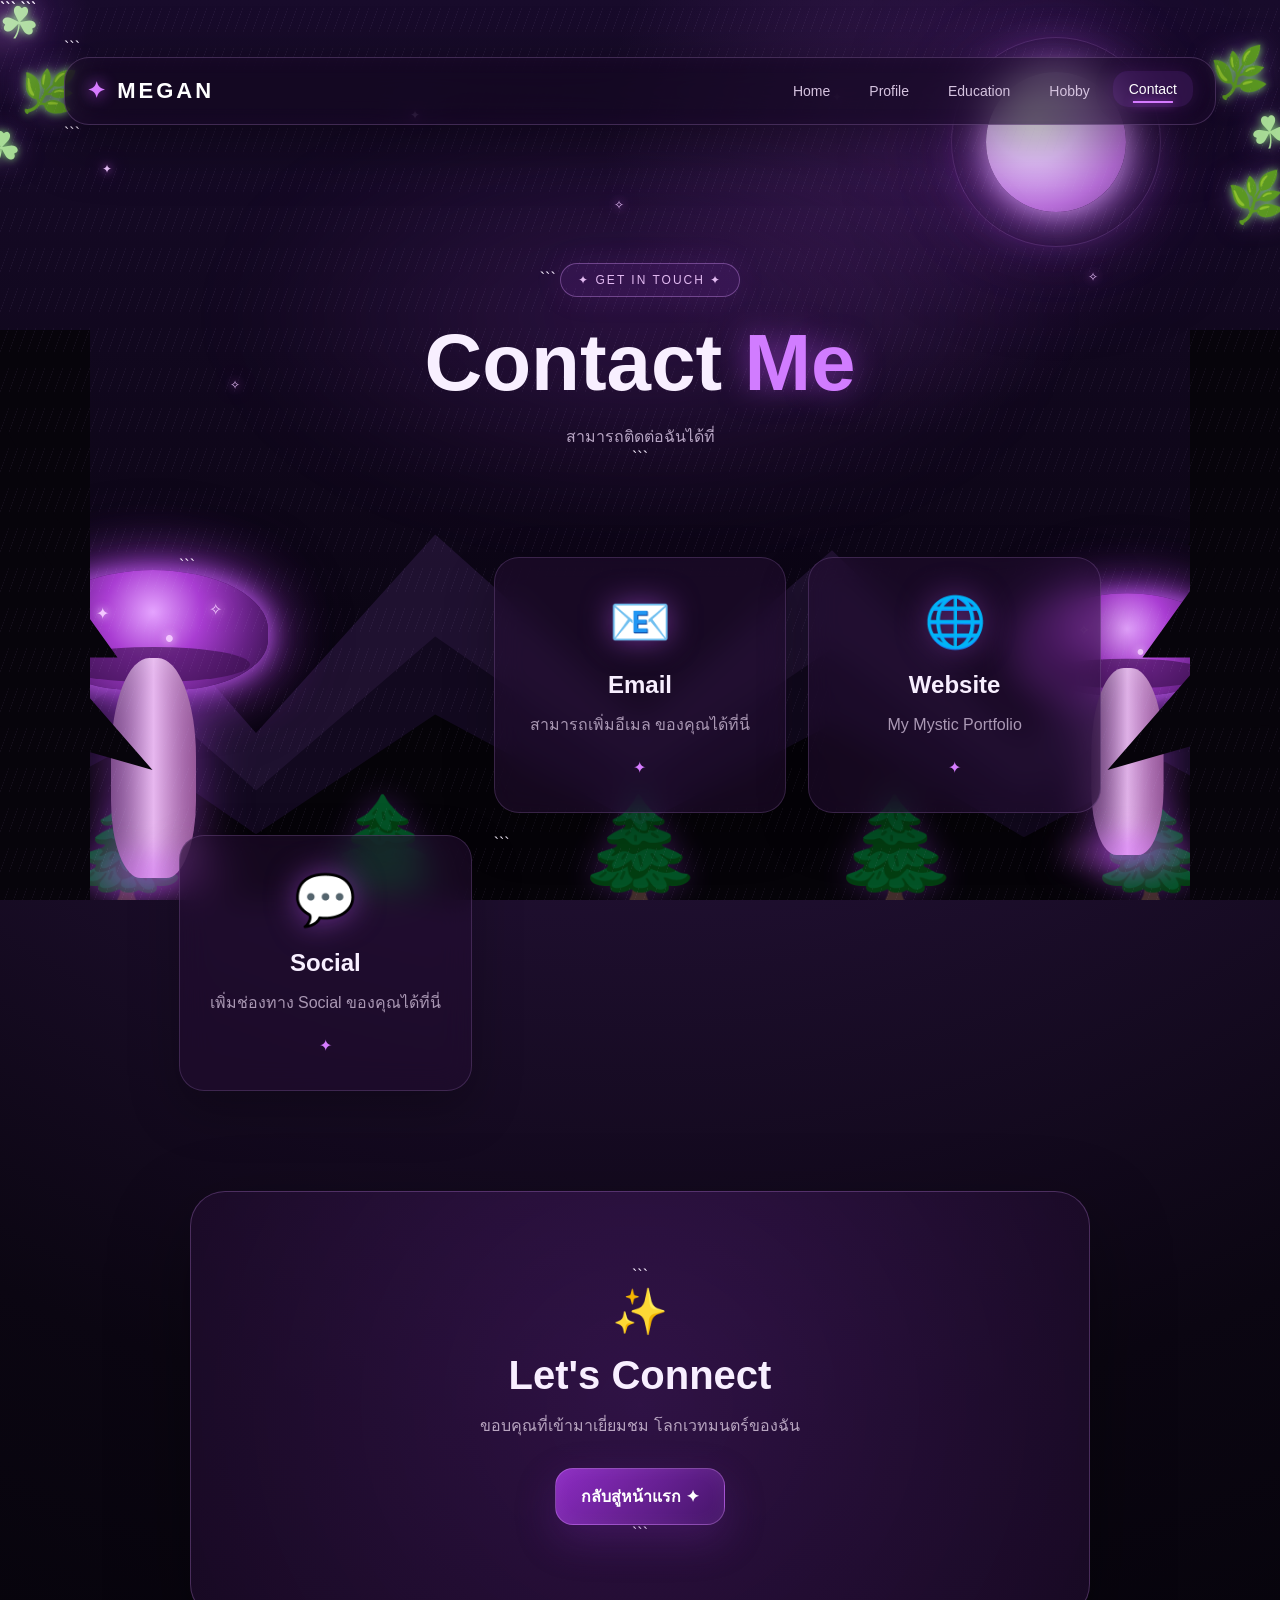
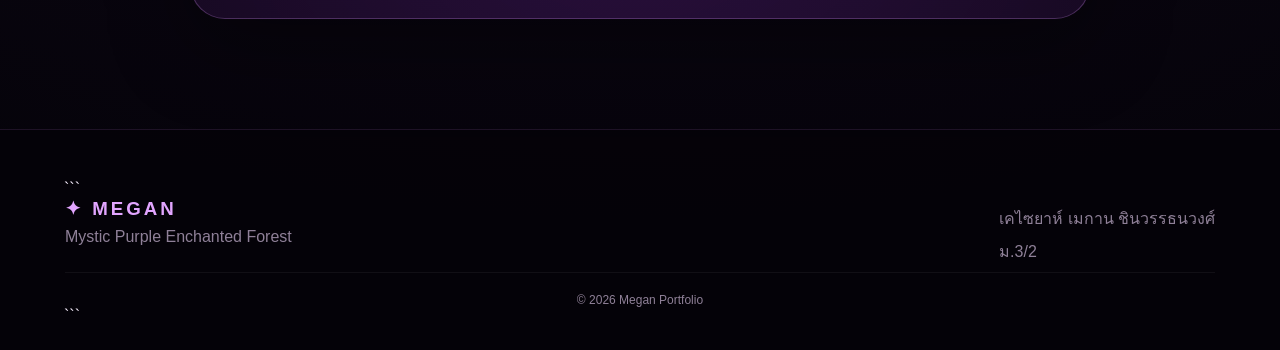
==== commit 6deea12d: "Update contact.html" ====
--- a/contact.html
+++ b/contact.html
@@ -1,381 +1,521 @@
 <!DOCTYPE html>
+
 <html lang="th">
 
 <head>
 
-    <meta charset="UTF-8">
-
-    <meta
-        name="viewport"
-        content="width=device-width, initial-scale=1.0"
+```
+<meta charset="UTF-8">
+
+<meta
+    name="viewport"
+    content="width=device-width, initial-scale=1.0"
+>
+
+<title>Contact | Megan</title>
+
+<link rel="stylesheet" href="style.css">
+```
+
+</head>
+
+<body>
+
+<!-- =====================================================
+     LOADING SCREEN
+===================================================== -->
+
+<div class="loading-screen" id="loadingScreen">
+
+```
+<div class="loading-cloud cloud-1"></div>
+<div class="loading-cloud cloud-2"></div>
+
+<div class="loading-magic">
+
+    <div class="magic-orb"></div>
+
+    <div class="loading-stars">
+        ✦ ✧ ✦ ✧
+    </div>
+
+    <h1>
+        CONTACT ME
+    </h1>
+
+    <p>
+        กำลังเปิดประตูสำหรับการติดต่อ...
+    </p>
+
+    <div class="loading-bar">
+        <span></span>
+    </div>
+
+</div>
+```
+
+</div>
+
+<!-- =====================================================
+     MOUSE EFFECT
+===================================================== -->
+
+<div class="mouse-glow"></div>
+
+<!-- =====================================================
+     FAIRY
+===================================================== -->
+
+<img
+class="flying-fairy"
+src="https://placehold.co/180x100/png?text=FAIRY"
+alt="Fairy decoration"
+
+>
+
+<!-- =====================================================
+     STARS
+===================================================== -->
+
+<div class="star-field">
+
+```
+<span>✦</span>
+<span>✧</span>
+<span>✦</span>
+<span>✧</span>
+<span>✦</span>
+<span>✧</span>
+```
+
+</div>
+
+<!-- =====================================================
+     MYSTIC FOREST BACKGROUND
+===================================================== -->
+
+<div class="forest-background">
+
+```
+<div class="moon">
+
+    <div class="moon-ring"></div>
+
+</div>
+
+
+<div class="aurora"></div>
+
+
+<div class="mountain mountain-back"></div>
+<div class="mountain mountain-middle"></div>
+<div class="mountain mountain-front"></div>
+
+
+<div class="forest-trees trees-back">
+
+    <span>🌲</span>
+    <span>🌲</span>
+    <span>🌲</span>
+    <span>🌲</span>
+    <span>🌲</span>
+
+</div>
+
+
+<!-- GIANT MUSHROOM LEFT -->
+
+<div class="giant-mushroom mushroom-left">
+
+    <div class="mushroom-cap">
+
+        <span>✦</span>
+        <span>•</span>
+        <span>✧</span>
+
+    </div>
+
+    <div class="mushroom-stem"></div>
+
+    <div class="mushroom-glow"></div>
+
+</div>
+
+
+<!-- GIANT MUSHROOM RIGHT -->
+
+<div class="giant-mushroom mushroom-right">
+
+    <div class="mushroom-cap">
+
+        <span>✧</span>
+        <span>•</span>
+        <span>✦</span>
+
+    </div>
+
+    <div class="mushroom-stem"></div>
+
+    <div class="mushroom-glow"></div>
+
+</div>
+
+
+<!-- VINES -->
+
+<div class="vine vine-left">
+
+    <span>☘</span>
+    <span>🌿</span>
+    <span>☘</span>
+
+</div>
+
+
+<div class="vine vine-right">
+
+    <span>🌿</span>
+    <span>☘</span>
+    <span>🌿</span>
+
+</div>
+
+
+<!-- FOREGROUND TREES -->
+
+<div class="foreground-trees">
+
+    <div class="tree tree-left"></div>
+    <div class="tree tree-right"></div>
+
+</div>
+```
+
+</div>
+
+<!-- =====================================================
+     RAIN
+===================================================== -->
+
+<div class="rain"></div>
+
+<!-- =====================================================
+     BACKGROUND MUSIC
+===================================================== -->
+
+<audio
+id="bgMusic"
+loop
+preload="auto"
+
+>
+
+```
+<source
+    src="string-theory.mp3"
+    type="audio/mpeg"
+>
+
+เบราว์เซอร์ของคุณไม่รองรับการเล่นเพลง
+```
+
+</audio>
+
+<!-- MUSIC BUTTON -->
+
+<button
+class="music-button"
+id="musicButton"
+type="button"
+aria-label="เปิดหรือปิดเพลง"
+
+>
+
+```
+<span id="musicIcon">
+    🔇
+</span>
+
+<span class="music-pulse"></span>
+```
+
+</button>
+
+<!-- =====================================================
+     NAVIGATION
+===================================================== -->
+
+<header class="site-header">
+
+```
+<nav class="navbar">
+
+    <a
+        href="index.html"
+        class="logo"
     >
 
-    <title>Contact | Megan</title>
-
-    <link rel="stylesheet" href="style.css">
-
-</head>
-
-
-<body>
-
-
-<div class="loading-screen" id="loadingScreen">
-
-    <div class="loading-cloud cloud-1"></div>
-    <div class="loading-cloud cloud-2"></div>
-
-    <div class="loading-magic">
-
-        <div class="magic-orb"></div>
-
-        <div class="loading-stars">
-            ✦ ✧ ✦ ✧
-        </div>
-
-        <h1>
-            CONTACT ME
-        </h1>
-
-        <p>
-            กำลังเปิดประตูสำหรับการติดต่อ...
-        </p>
-
-        <div class="loading-bar">
-            <span></span>
-        </div>
-
-    </div>
-
-</div>
-
-
-<div class="mouse-glow"></div>
-
-
-<img
-    class="flying-fairy"
-    src="https://placehold.co/180x100/png?text=FAIRY"
-    alt="Fairy decoration"
->
-
-
-<div class="star-field">
-
-    <span>✦</span>
-    <span>✧</span>
-    <span>✦</span>
-    <span>✧</span>
-    <span>✦</span>
-    <span>✧</span>
-
-</div>
-
-
-<div class="forest-background">
-
-    <div class="moon">
-        <div class="moon-ring"></div>
-    </div>
-
-    <div class="aurora"></div>
-
-    <div class="mountain mountain-back"></div>
-    <div class="mountain mountain-middle"></div>
-    <div class="mountain mountain-front"></div>
-
-
-    <div class="forest-trees trees-back">
-
-        <span>🌲</span>
-        <span>🌲</span>
-        <span>🌲</span>
-        <span>🌲</span>
-        <span>🌲</span>
-
-    </div>
-
-
-    <div class="giant-mushroom mushroom-left">
-
-        <div class="mushroom-cap">
-
-            <span>✦</span>
-            <span>•</span>
-            <span>✧</span>
-
-        </div>
-
-        <div class="mushroom-stem"></div>
-
-        <div class="mushroom-glow"></div>
-
-    </div>
-
-
-    <div class="giant-mushroom mushroom-right">
-
-        <div class="mushroom-cap">
-
-            <span>✧</span>
-            <span>•</span>
-            <span>✦</span>
-
-        </div>
-
-        <div class="mushroom-stem"></div>
-
-        <div class="mushroom-glow"></div>
-
-    </div>
-
-
-    <div class="vine vine-left">
-
-        <span>☘</span>
-        <span>🌿</span>
-        <span>☘</span>
-
-    </div>
-
-
-    <div class="vine vine-right">
-
-        <span>🌿</span>
-        <span>☘</span>
-        <span>🌿</span>
-
-    </div>
-
-
-    <div class="foreground-trees">
-
-        <div class="tree tree-left"></div>
-        <div class="tree tree-right"></div>
-
-    </div>
-
-</div>
-
-
-<div class="rain"></div>
-
-
-<header class="site-header">
-
-    <nav class="navbar">
-
-        <a
-            href="index.html"
-            class="logo"
-        >
-            <span>✦</span>
-            MEGAN
-        </a>
-
-
-        <div class="nav-links">
-
-            <a href="index.html">
-                Home
-            </a>
-
-            <a href="profile.html">
-                Profile
-            </a>
-
-            <a href="education.html">
-                Education
-            </a>
-
-            <a href="hobby.html">
-                Hobby
-            </a>
-
-            <a
-                href="contact.html"
-                class="active"
-            >
-                Contact
-            </a>
-
-        </div>
-
-    </nav>
-
-</header>
-
-
-<main>
-
-
-<section class="page-title">
-
-    <div class="magic-label">
-        ✦ GET IN TOUCH ✦
-    </div>
-
-    <h1>
-
-        Contact
-
         <span>
-            Me
-        </span>
-
-    </h1>
-
-    <p>
-        สามารถติดต่อฉันได้ที่
-    </p>
-
-</section>
-
-
-<section class="contact-grid">
-
-
-    <div class="contact-card">
-
-        <div class="contact-icon">
-            📧
-        </div>
-
-        <h2>
-            Email
-        </h2>
-
-        <p>
-            สามารถเพิ่มอีเมล
-            ของคุณได้ที่นี่
-        </p>
-
-        <span class="contact-arrow">
             ✦
         </span>
 
-    </div>
-
-
-    <div class="contact-card">
-
-        <div class="contact-icon">
-            🌐
-        </div>
-
-        <h2>
-            Website
-        </h2>
+        MEGAN
+
+    </a>
+
+
+    <div class="nav-links">
+
+        <a href="index.html">
+            Home
+        </a>
+
+        <a href="profile.html">
+            Profile
+        </a>
+
+        <a href="education.html">
+            Education
+        </a>
+
+        <a href="hobby.html">
+            Hobby
+        </a>
+
+        <a
+            href="contact.html"
+            class="active"
+        >
+            Contact
+        </a>
+
+    </div>
+
+</nav>
+```
+
+</header>
+
+<!-- =====================================================
+     MAIN
+===================================================== -->
+
+<main>
+
+<!-- =====================================================
+     PAGE TITLE
+===================================================== -->
+
+<section class="page-title">
+
+```
+<div class="magic-label">
+    ✦ GET IN TOUCH ✦
+</div>
+
+
+<h1>
+
+    Contact
+
+    <span>
+        Me
+    </span>
+
+</h1>
+
+
+<p>
+    สามารถติดต่อฉันได้ที่
+</p>
+```
+
+</section>
+
+<!-- =====================================================
+     CONTACT CARDS
+===================================================== -->
+
+<section class="contact-grid">
+
+```
+<!-- EMAIL -->
+
+<div class="contact-card">
+
+    <div class="contact-icon">
+        📧
+    </div>
+
+
+    <h2>
+        Email
+    </h2>
+
+
+    <p>
+        สามารถเพิ่มอีเมล
+        ของคุณได้ที่นี่
+    </p>
+
+
+    <span class="contact-arrow">
+        ✦
+    </span>
+
+</div>
+
+
+<!-- WEBSITE -->
+
+<div class="contact-card">
+
+    <div class="contact-icon">
+        🌐
+    </div>
+
+
+    <h2>
+        Website
+    </h2>
+
+
+    <p>
+        My Mystic Portfolio
+    </p>
+
+
+    <span class="contact-arrow">
+        ✦
+    </span>
+
+</div>
+
+
+<!-- SOCIAL -->
+
+<div class="contact-card">
+
+    <div class="contact-icon">
+        💬
+    </div>
+
+
+    <h2>
+        Social
+    </h2>
+
+
+    <p>
+        เพิ่มช่องทาง Social
+        ของคุณได้ที่นี่
+    </p>
+
+
+    <span class="contact-arrow">
+        ✦
+    </span>
+
+</div>
+```
+
+</section>
+
+<!-- =====================================================
+     CONTACT CTA
+===================================================== -->
+
+<section class="contact-cta">
+
+```
+<div class="cta-content">
+
+    <span>
+        ✨
+    </span>
+
+
+    <h2>
+        Let's Connect
+    </h2>
+
+
+    <p>
+        ขอบคุณที่เข้ามาเยี่ยมชม
+        โลกเวทมนตร์ของฉัน
+    </p>
+
+
+    <a
+        href="index.html"
+        class="magic-button"
+    >
+        กลับสู่หน้าแรก ✦
+    </a>
+
+</div>
+```
+
+</section>
+
+</main>
+
+<!-- =====================================================
+     FOOTER
+===================================================== -->
+
+<footer class="footer">
+
+```
+<div class="footer-content">
+
+    <div>
+
+        <h3>
+            ✦ MEGAN
+        </h3>
+
 
         <p>
-            My Mystic Portfolio
+            Mystic Purple Enchanted Forest
         </p>
 
-        <span class="contact-arrow">
-            ✦
-        </span>
-
-    </div>
-
-
-    <div class="contact-card">
-
-        <div class="contact-icon">
-            💬
-        </div>
-
-        <h2>
-            Social
-        </h2>
+    </div>
+
+
+    <div>
 
         <p>
-            เพิ่มช่องทาง Social
-            ของคุณได้ที่นี่
+            เคไซยาห์ เมกาน ชินวรรธนวงศ์
         </p>
 
-        <span class="contact-arrow">
-            ✦
-        </span>
-
-    </div>
-
-
-</section>
-
-
-<section class="contact-cta">
-
-    <div class="cta-content">
-
-        <span>
-            ✨
-        </span>
-
-        <h2>
-            Let's Connect
-        </h2>
 
         <p>
-            ขอบคุณที่เข้ามาเยี่ยมชม
-            โลกเวทมนตร์ของฉัน
+            ม.3/2
         </p>
 
-        <a
-            href="index.html"
-            class="magic-button"
-        >
-            กลับสู่หน้าแรก ✦
-        </a>
-
-    </div>
-
-</section>
-
-
-</main>
-
-
-<footer class="footer">
-
-    <div class="footer-content">
-
-        <div>
-
-            <h3>
-                ✦ MEGAN
-            </h3>
-
-            <p>
-                Mystic Purple Enchanted Forest
-            </p>
-
-        </div>
-
-
-        <div>
-
-            <p>
-                เคไซยาห์ เมกาน ชินวรรธนวงศ์
-            </p>
-
-            <p>
-                ม.3/2
-            </p>
-
-        </div>
-
-    </div>
-
-
-    <p class="copyright">
-        © 2026 Megan Portfolio
-    </p>
+    </div>
+
+</div>
+
+
+<p class="copyright">
+    © 2026 Megan Portfolio
+</p>
+```
 
 </footer>
 
+<!-- =====================================================
+     JAVASCRIPT
+===================================================== -->
 
 <script>
 
+
+/* =====================================================
+   LOADING SCREEN
+===================================================== */
 
 window.addEventListener(
     "load",
@@ -400,6 +540,10 @@
 );
 
 
+/* =====================================================
+   MOUSE GLOW
+===================================================== */
+
 const mouseGlow =
     document.querySelector(
         ".mouse-glow"
@@ -420,6 +564,10 @@
 );
 
 
+/* =====================================================
+   CLICK MAGIC EFFECT
+===================================================== */
+
 document.addEventListener(
     "click",
     (event) => {
@@ -429,14 +577,18 @@
                 "div"
             );
 
+
         sparkle.className =
             "click-spark";
 
+
         sparkle.innerHTML =
             "✦";
 
+
         sparkle.style.left =
             event.clientX + "px";
+
 
         sparkle.style.top =
             event.clientY + "px";
@@ -452,11 +604,14 @@
                 "div"
             );
 
+
         ripple.className =
             "mouse-ripple";
 
+
         ripple.style.left =
             event.clientX + "px";
+
 
         ripple.style.top =
             event.clientY + "px";
@@ -471,6 +626,7 @@
             () => {
 
                 sparkle.remove();
+
                 ripple.remove();
 
             },
@@ -481,8 +637,208 @@
 );
 
 
+/* =====================================================
+   BACKGROUND MUSIC
+===================================================== */
+
+const bgMusic =
+    document.getElementById(
+        "bgMusic"
+    );
+
+
+const musicButton =
+    document.getElementById(
+        "musicButton"
+    );
+
+
+const musicIcon =
+    document.getElementById(
+        "musicIcon"
+    );
+
+
+/* ตั้งระดับเสียง */
+
+bgMusic.volume = 0.35;
+
+
+/* =====================================================
+   REMEMBER MUSIC STATE
+===================================================== */
+
+let musicEnabled =
+    localStorage.getItem(
+        "meganMusic"
+    );
+
+
+if (
+    musicEnabled === null
+) {
+
+    musicEnabled =
+        "false";
+
+}
+
+
+/* =====================================================
+   UPDATE MUSIC BUTTON
+===================================================== */
+
+function updateMusicButton() {
+
+    if (
+        !bgMusic.paused
+    ) {
+
+        musicIcon.textContent =
+            "🎵";
+
+
+        musicButton.classList.add(
+            "music-playing"
+        );
+
+    } else {
+
+        musicIcon.textContent =
+            "🔇";
+
+
+        musicButton.classList.remove(
+            "music-playing"
+        );
+
+    }
+
+}
+
+
+/* =====================================================
+   PLAY MUSIC
+===================================================== */
+
+function playMusic() {
+
+    bgMusic
+        .play()
+        .then(
+            () => {
+
+                localStorage.setItem(
+                    "meganMusic",
+                    "true"
+                );
+
+
+                updateMusicButton();
+
+            }
+        )
+        .catch(
+            () => {
+
+                updateMusicButton();
+
+            }
+        );
+
+}
+
+
+/* =====================================================
+   AUTO PLAY IF PREVIOUSLY ENABLED
+===================================================== */
+
+if (
+    musicEnabled === "true"
+) {
+
+    playMusic();
+
+}
+
+
+/* =====================================================
+   MUSIC BUTTON
+===================================================== */
+
+musicButton.addEventListener(
+    "click",
+    (event) => {
+
+        event.stopPropagation();
+
+
+        if (
+            bgMusic.paused
+        ) {
+
+            playMusic();
+
+        } else {
+
+            bgMusic.pause();
+
+
+            localStorage.setItem(
+                "meganMusic",
+                "false"
+            );
+
+
+            updateMusicButton();
+
+        }
+
+    }
+);
+
+
+/* =====================================================
+   AUTOPLAY FALLBACK
+===================================================== */
+
+document.addEventListener(
+    "click",
+    () => {
+
+        if (
+            musicEnabled === "true" &&
+            bgMusic.paused
+        ) {
+
+            playMusic();
+
+        }
+
+    },
+    {
+        once: true
+    }
+);
+
+
+/* =====================================================
+   MUSIC EVENTS
+===================================================== */
+
+bgMusic.addEventListener(
+    "play",
+    updateMusicButton
+);
+
+
+bgMusic.addEventListener(
+    "pause",
+    updateMusicButton
+);
+
+
 </script>
-
 
 </body>
 </html>
--- a/style.css
+++ b/style.css
@@ -1,22 +1,27 @@
-/* =========================================================
-   MEGAN — ENCHANTED FOREST PORTFOLIO
-   HTML5 + CSS3 + Small JavaScript
-========================================================= */
-
-
-/* =========================================================
+/* =====================================================
+   MYSTIC PURPLE ENCHANTED FOREST
+   MEGAN PORTFOLIO
+===================================================== */
+
+
+/* =====================================================
    RESET
-========================================================= */
+===================================================== */
 
 * {
+
     margin: 0;
     padding: 0;
+
     box-sizing: border-box;
+
 }
 
 
 html {
+
     scroll-behavior: smooth;
+
 }
 
 
@@ -26,7 +31,7 @@
 
     overflow-x: hidden;
 
-    color: #f8f0ff;
+    color: #f8efff;
 
     font-family:
         "Segoe UI",
@@ -35,670 +40,3297 @@
         sans-serif;
 
     background:
-        #080512;
-
-}
-
-
-a {
-    color: inherit;
-    text-decoration: none;
-}
-
-
-button {
-    font: inherit;
-}
-
-
-img {
-    max-width: 100%;
+
+        radial-gradient(
+            circle at 50% 0%,
+            #52257a,
+            #241137 35%,
+            #0b0612 70%,
+            #030207
+        );
+
+}
+
+
+/* =====================================================
+   LOADING
+===================================================== */
+
+.loading-screen {
+
+    position: fixed;
+
+    inset: 0;
+
+    z-index: 99999;
+
+    display: flex;
+
+    align-items: center;
+
+    justify-content: center;
+
+    overflow: hidden;
+
+    background:
+
+        radial-gradient(
+            circle,
+            #693394,
+            #241038 45%,
+            #05030a
+        );
+
+    transition:
+        opacity 1s ease,
+        visibility 1s ease;
+
+}
+
+
+.loading-screen.loaded {
+
+    opacity: 0;
+
+    visibility: hidden;
+
+    pointer-events: none;
+
+}
+
+
+.loading-magic {
+
+    position: relative;
+
+    z-index: 5;
+
+    text-align: center;
+
+    animation:
+        loadingFloat 2s ease-in-out infinite;
+
+}
+
+
+.loading-magic h1 {
+
+    margin-top: 25px;
+
+    font-size:
+        clamp(2rem, 5vw, 4rem);
+
+    letter-spacing: 8px;
+
+    color: #f5dcff;
+
+    text-shadow:
+
+        0 0 10px #d16cff,
+        0 0 30px #aa3cff,
+        0 0 70px #7923bd;
+
+}
+
+
+.loading-magic p {
+
+    margin-top: 15px;
+
+    color: #d8bce8;
+
+}
+
+
+.loading-stars {
+
+    font-size: 25px;
+
+    letter-spacing: 12px;
+
+    color: #f0c9ff;
+
+    animation:
+        sparkleBlink 1.4s infinite;
+
+}
+
+
+.magic-orb {
+
+    width: 100px;
+    height: 100px;
+
+    margin: auto;
+
+    border-radius: 50%;
+
+    background:
+
+        radial-gradient(
+            circle,
+            white 0%,
+            #f0a8ff 15%,
+            #a63be4 45%,
+            transparent 72%
+        );
+
+    box-shadow:
+
+        0 0 25px #d77aff,
+        0 0 70px #a335dc,
+        0 0 130px #7624ad;
+
+    animation:
+        orbPulse 2s ease-in-out infinite;
+
+}
+
+
+.loading-bar {
+
+    width: 270px;
+
+    height: 5px;
+
+    margin:
+        30px auto 0;
+
+    border-radius: 20px;
+
+    overflow: hidden;
+
+    background:
+        rgba(255,255,255,.12);
+
+}
+
+
+.loading-bar span {
+
     display: block;
-}
-
-
-/* =========================================================
-   COLORS
-========================================================= */
-
-:root {
-
-    --purple-dark: #10071d;
-    --purple: #7c3aed;
-    --purple-light: #c084fc;
-
-    --blue: #38bdf8;
-    --blue-light: #7dd3fc;
-
-    --yellow: #fde68a;
-
-    --green: #4ade80;
-
-    --white: #ffffff;
-
-    --glass:
-        rgba(22, 10, 40, .58);
-
-    --border:
-        rgba(210, 160, 255, .28);
-
-}
-
-
-/* =========================================================
-   MAGIC BACKGROUND
-========================================================= */
-
-.magic-background {
+
+    width: 0;
+
+    height: 100%;
+
+    background:
+
+        linear-gradient(
+            90deg,
+            #8d32d1,
+            #f0a5ff,
+            #a52fe4
+        );
+
+    box-shadow:
+        0 0 15px #cf63ff;
+
+    animation:
+        loadingProgress 2s forwards;
+
+}
+
+
+/* =====================================================
+   CLOUD
+===================================================== */
+
+.loading-cloud {
+
+    position: absolute;
+
+    width: 260px;
+    height: 75px;
+
+    border-radius: 100px;
+
+    background:
+        rgba(255,255,255,.07);
+
+    filter:
+        blur(1px);
+
+    box-shadow:
+        0 0 40px rgba(217,167,255,.15);
+
+}
+
+
+.loading-cloud::before,
+.loading-cloud::after {
+
+    content: "";
+
+    position: absolute;
+
+    border-radius: 50%;
+
+    background:
+        rgba(255,255,255,.08);
+
+}
+
+
+.loading-cloud::before {
+
+    width: 110px;
+    height: 110px;
+
+    left: 30px;
+    bottom: 15px;
+
+}
+
+
+.loading-cloud::after {
+
+    width: 140px;
+    height: 140px;
+
+    right: 20px;
+    bottom: 5px;
+
+}
+
+
+.cloud-1 {
+
+    left: -100px;
+    bottom: 15%;
+
+    animation:
+        cloudMove 14s linear infinite;
+
+}
+
+
+.cloud-2 {
+
+    right: -100px;
+    top: 18%;
+
+    transform: scale(.7);
+
+    animation:
+        cloudMoveReverse 17s linear infinite;
+
+}
+
+
+.cloud-3 {
+
+    left: -200px;
+    top: 55%;
+
+    transform: scale(.5);
+
+    animation:
+        cloudMove 20s linear infinite;
+
+}
+
+
+/* =====================================================
+   MOUSE
+===================================================== */
+
+.mouse-glow {
 
     position: fixed;
 
+    z-index: 9000;
+
+    width: 180px;
+    height: 180px;
+
+    pointer-events: none;
+
+    border-radius: 50%;
+
+    transform:
+        translate(-50%, -50%);
+
+    background:
+
+        radial-gradient(
+            circle,
+            rgba(218,124,255,.22),
+            rgba(143,50,214,.08) 40%,
+            transparent 70%
+        );
+
+    mix-blend-mode: screen;
+
+}
+
+
+/* =====================================================
+   CLICK RIPPLE
+===================================================== */
+
+.mouse-ripple {
+
+    position: fixed;
+
+    z-index: 9998;
+
+    width: 20px;
+    height: 20px;
+
+    border:
+        2px solid #e3a5ff;
+
+    border-radius: 50%;
+
+    pointer-events: none;
+
+    transform:
+        translate(-50%, -50%);
+
+    box-shadow:
+
+        0 0 15px #d35fff,
+        0 0 40px #962de0;
+
+    animation:
+        rippleEffect .8s ease-out forwards;
+
+}
+
+
+.click-spark {
+
+    position: fixed;
+
+    z-index: 9999;
+
+    pointer-events: none;
+
+    color: #f3c8ff;
+
+    font-size: 30px;
+
+    text-shadow:
+
+        0 0 10px #ec8aff,
+        0 0 30px #a52be2;
+
+    transform:
+        translate(-50%, -50%);
+
+    animation:
+        clickSpark .8s ease-out forwards;
+
+}
+
+
+/* =====================================================
+   STAR FIELD
+===================================================== */
+
+.star-field {
+
+    position: fixed;
+
     inset: 0;
 
-    z-index: -10;
+    z-index: 4;
+
+    pointer-events: none;
+
+}
+
+
+.star-field span {
+
+    position: absolute;
+
+    color: #edc5ff;
+
+    font-size: 12px;
+
+    text-shadow:
+
+        0 0 8px #d76aff,
+        0 0 20px #a634df;
+
+    animation:
+        starTwinkle 3s ease-in-out infinite;
+
+}
+
+
+.star-field span:nth-child(1) {
+    left: 8%;
+    top: 18%;
+}
+
+
+.star-field span:nth-child(2) {
+    left: 18%;
+    top: 42%;
+    animation-delay: 1s;
+}
+
+
+.star-field span:nth-child(3) {
+    left: 32%;
+    top: 12%;
+    animation-delay: 1.7s;
+}
+
+
+.star-field span:nth-child(4) {
+    left: 48%;
+    top: 22%;
+    animation-delay: .6s;
+}
+
+
+.star-field span:nth-child(5) {
+    left: 65%;
+    top: 10%;
+    animation-delay: 2s;
+}
+
+
+.star-field span:nth-child(6) {
+    left: 85%;
+    top: 30%;
+    animation-delay: 1.2s;
+}
+
+
+.star-field span:nth-child(7) {
+    left: 75%;
+    top: 58%;
+    animation-delay: 2.4s;
+}
+
+
+.star-field span:nth-child(8) {
+    left: 42%;
+    top: 65%;
+    animation-delay: .8s;
+}
+
+
+.star-field span:nth-child(9) {
+    left: 20%;
+    top: 75%;
+    animation-delay: 1.5s;
+}
+
+
+.star-field span:nth-child(10) {
+    left: 92%;
+    top: 78%;
+    animation-delay: 2.5s;
+}
+
+
+/* =====================================================
+   MAGIC DUST
+===================================================== */
+
+.magic-dust {
+
+    position: fixed;
+
+    width: 5px;
+    height: 5px;
+
+    z-index: 5;
+
+    border-radius: 50%;
+
+    background: #e0a3ff;
+
+    box-shadow:
+
+        0 0 10px #dd75ff,
+        0 0 25px #a638dc;
+
+    pointer-events: none;
+
+    animation:
+        dustFloat 7s linear infinite;
+
+}
+
+
+.dust-1 {
+    left: 25%;
+    bottom: 15%;
+}
+
+
+.dust-2 {
+    left: 70%;
+    bottom: 25%;
+    animation-delay: 2s;
+}
+
+
+.dust-3 {
+    left: 55%;
+    bottom: 10%;
+    animation-delay: 4s;
+}
+
+
+.dust-4 {
+    left: 85%;
+    bottom: 40%;
+    animation-delay: 1s;
+}
+
+
+/* =====================================================
+   FOREST
+===================================================== */
+
+.forest-background {
+
+    position: fixed;
+
+    inset: 0;
+
+    z-index: 0;
 
     overflow: hidden;
 
-    background:
+    pointer-events: none;
+
+    background:
+
+        radial-gradient(
+            circle at 70% 15%,
+            rgba(199,91,255,.16),
+            transparent 25%
+        ),
+
         linear-gradient(
             180deg,
-            rgba(18, 5, 40, .12),
-            rgba(4, 3, 15, .72)
-        ),
-        url("enchanted-forest.jpg")
-        center / cover
-        fixed;
-
-}
-
-
-.magic-background::before {
+            #180b2b,
+            #0d0617 60%,
+            #030207
+        );
+
+}
+
+
+/* =====================================================
+   MOON
+===================================================== */
+
+.moon {
+
+    position: absolute;
+
+    right: 12%;
+    top: 8%;
+
+    width: 140px;
+    height: 140px;
+
+    border-radius: 50%;
+
+    background:
+
+        radial-gradient(
+            circle at 35% 30%,
+            #fff,
+            #e7c4ff 35%,
+            #b76ed8 70%,
+            #763b94
+        );
+
+    box-shadow:
+
+        0 0 35px #e2a7ff,
+        0 0 80px rgba(197,88,255,.55),
+        0 0 150px rgba(147,48,218,.35);
+
+}
+
+
+.moon-ring {
+
+    position: absolute;
+
+    inset: -35px;
+
+    border:
+        1px solid rgba(218,143,255,.18);
+
+    border-radius: 50%;
+
+    box-shadow:
+        0 0 30px rgba(200,94,255,.12);
+
+    animation:
+        moonRotate 15s linear infinite;
+
+}
+
+
+/* =====================================================
+   AURORA
+===================================================== */
+
+.aurora {
+
+    position: absolute;
+
+    left: 15%;
+    top: 10%;
+
+    width: 70%;
+    height: 50%;
+
+    background:
+
+        radial-gradient(
+            ellipse,
+            rgba(165,63,224,.18),
+            transparent 65%
+        );
+
+    filter:
+        blur(40px);
+
+    animation:
+        auroraMove 8s ease-in-out infinite;
+
+}
+
+
+/* =====================================================
+   MOUNTAINS
+===================================================== */
+
+.mountain {
+
+    position: absolute;
+
+    bottom: 0;
+
+    width: 100%;
+
+    clip-path:
+        polygon(
+            0 100%,
+            0 62%,
+            10% 40%,
+            20% 68%,
+            34% 30%,
+            50% 65%,
+            65% 33%,
+            80% 69%,
+            91% 45%,
+            100% 65%,
+            100% 100%
+        );
+
+}
+
+
+.mountain-back {
+
+    height: 58%;
+
+    background:
+        #251438;
+
+    opacity: .8;
+
+}
+
+
+.mountain-middle {
+
+    height: 45%;
+
+    background:
+        #12091f;
+
+    transform:
+        translateY(20px);
+
+}
+
+
+.mountain-front {
+
+    height: 35%;
+
+    background:
+        #050308;
+
+    transform:
+        translateY(35px);
+
+}
+
+
+/* =====================================================
+   TREES
+===================================================== */
+
+.forest-trees {
+
+    position: absolute;
+
+    bottom: -10px;
+
+    width: 100%;
+
+    display: flex;
+
+    justify-content: space-around;
+
+    align-items: flex-end;
+
+}
+
+
+.trees-back {
+
+    opacity: .48;
+
+    filter:
+        drop-shadow(
+            0 0 15px #662b91
+        );
+
+}
+
+
+.trees-back span {
+
+    font-size:
+        clamp(60px, 8vw, 130px);
+
+    animation:
+        treeSway 4s ease-in-out infinite;
+
+}
+
+
+/* =====================================================
+   GIANT MUSHROOM
+===================================================== */
+
+.giant-mushroom {
+
+    position: absolute;
+
+    bottom: 20px;
+
+    width: 230px;
+
+    height: 310px;
+
+    z-index: 8;
+
+    filter:
+        drop-shadow(
+            0 0 25px rgba(184,72,240,.5)
+        );
+
+}
+
+
+.mushroom-left {
+
+    left: 3%;
+
+}
+
+
+.mushroom-right {
+
+    right: 3%;
+
+    transform:
+        scale(.85);
+
+}
+
+
+/* CAP */
+
+.mushroom-cap {
+
+    position: absolute;
+
+    top: 0;
+
+    left: 0;
+
+    width: 230px;
+
+    height: 120px;
+
+    border-radius:
+        50% 50% 42% 42%;
+
+    background:
+
+        radial-gradient(
+            circle at 50% 35%,
+            #e5a3ff,
+            #a93dd2 35%,
+            #652184 70%,
+            #331047
+        );
+
+    box-shadow:
+
+        0 0 25px #bb5bea,
+        0 0 60px rgba(176,58,225,.5);
+
+}
+
+
+.mushroom-cap::after {
 
     content: "";
 
     position: absolute;
 
+    left: 8%;
+
+    right: 8%;
+
+    bottom: 8px;
+
+    height: 35px;
+
+    border-radius: 50%;
+
+    background:
+        rgba(55,14,74,.6);
+
+}
+
+
+.mushroom-cap span {
+
+    position: absolute;
+
+    color: #f3c7ff;
+
+    text-shadow:
+
+        0 0 10px white,
+        0 0 20px #e26cff;
+
+}
+
+
+.mushroom-cap span:nth-child(1) {
+
+    left: 25%;
+
+    top: 28%;
+
+}
+
+
+.mushroom-cap span:nth-child(2) {
+
+    left: 55%;
+
+    top: 45%;
+
+    font-size: 25px;
+
+}
+
+
+.mushroom-cap span:nth-child(3) {
+
+    right: 20%;
+
+    top: 25%;
+
+}
+
+
+/* STEM */
+
+.mushroom-stem {
+
+    position: absolute;
+
+    left: 73px;
+
+    top: 88px;
+
+    width: 85px;
+
+    height: 220px;
+
+    border-radius:
+        45% 45% 35% 35%;
+
+    background:
+
+        linear-gradient(
+            90deg,
+            #713b81,
+            #e7b7ef,
+            #8b478f
+        );
+
+    box-shadow:
+        inset 0 0 25px rgba(255,255,255,.2);
+
+}
+
+
+.mushroom-glow {
+
+    position: absolute;
+
+    left: 25px;
+
+    bottom: -30px;
+
+    width: 180px;
+    height: 70px;
+
+    border-radius: 50%;
+
+    background:
+
+        radial-gradient(
+            ellipse,
+            rgba(211,94,255,.55),
+            transparent 70%
+        );
+
+    filter:
+        blur(12px);
+
+}
+
+
+/* =====================================================
+   SMALL MUSHROOM
+===================================================== */
+
+.small-mushroom {
+
+    position: absolute;
+
+    bottom: 25px;
+
+    z-index: 9;
+
+}
+
+
+.mushroom-small-1 {
+
+    left: 28%;
+
+}
+
+
+.mushroom-small-2 {
+
+    right: 25%;
+
+    transform:
+        scale(.7);
+
+}
+
+
+.small-cap {
+
+    width: 75px;
+    height: 40px;
+
+    border-radius:
+        50% 50% 30% 30%;
+
+    background:
+        linear-gradient(
+            #d45eff,
+            #63217e
+        );
+
+    box-shadow:
+        0 0 20px #b83de2;
+
+}
+
+
+.small-stem {
+
+    width: 30px;
+    height: 55px;
+
+    margin: auto;
+
+    border-radius:
+        40%;
+
+    background:
+        #c18ac8;
+
+}
+
+
+/* =====================================================
+   VINES
+===================================================== */
+
+.vine {
+
+    position: absolute;
+
+    z-index: 10;
+
+    display: flex;
+
+    flex-direction: column;
+
+    gap: 10px;
+
+    color: #a8dc96;
+
+    font-size: 45px;
+
+    text-shadow:
+
+        0 0 8px #79c46d,
+        0 0 25px #63368a;
+
+}
+
+
+.vine-left {
+
+    left: -10px;
+
+    top: 0;
+
+    transform:
+        rotate(8deg);
+
+}
+
+
+.vine-right {
+
+    right: -10px;
+
+    top: 5%;
+
+    transform:
+        rotate(-8deg);
+
+}
+
+
+.vine span {
+
+    display: block;
+
+    animation:
+        vineSway 4s ease-in-out infinite;
+
+}
+
+
+.vine span:nth-child(even) {
+
+    margin-left: 30px;
+
+}
+
+
+/* =====================================================
+   FOREGROUND TREES
+===================================================== */
+
+.foreground-trees {
+
+    position: absolute;
+
     inset: 0;
 
-    background:
-
-        radial-gradient(
-            circle at 20% 30%,
-            rgba(192, 132, 252, .35),
-            transparent 24%
-        ),
-
-        radial-gradient(
-            circle at 80% 25%,
-            rgba(56, 189, 248, .28),
-            transparent 25%
-        ),
-
-        radial-gradient(
-            circle at 50% 65%,
-            rgba(253, 230, 138, .13),
-            transparent 20%
+    z-index: 11;
+
+}
+
+
+.tree {
+
+    position: absolute;
+
+    bottom: -30px;
+
+    width: 170px;
+
+    height: 600px;
+
+    background:
+        #07040b;
+
+}
+
+
+.tree::before {
+
+    content: "";
+
+    position: absolute;
+
+    left: -100px;
+
+    top: 80px;
+
+    width: 350px;
+
+    height: 450px;
+
+    background:
+        #07040b;
+
+    clip-path:
+        polygon(
+            50% 0,
+            72% 30%,
+            62% 30%,
+            85% 55%,
+            67% 55%,
+            95% 80%,
+            50% 70%,
+            5% 80%,
+            33% 55%,
+            15% 55%,
+            38% 30%,
+            28% 30%
         );
 
-    mix-blend-mode:
-        screen;
-
-    animation:
-        auraMove 9s ease-in-out infinite alternate;
-
-}
-
-
-.magic-background::after {
-
-    content: "";
+}
+
+
+.tree-left {
+
+    left: -80px;
+
+}
+
+
+.tree-right {
+
+    right: -80px;
+
+}
+
+
+/* =====================================================
+   FOREST FLOOR
+===================================================== */
+
+.forest-floor {
 
     position: absolute;
 
-    inset: 0;
-
-    background:
+    bottom: 0;
+
+    width: 100%;
+
+    height: 100px;
+
+    background:
+
         linear-gradient(
             180deg,
-            rgba(8, 4, 18, .12),
-            rgba(8, 4, 18, .82)
+            transparent,
+            #050307
         );
 
 }
 
 
-/* =========================================================
-   AURA
-========================================================= */
-
-@keyframes auraMove {
-
-    0% {
-        transform:
-            scale(1)
-            translate(0, 0);
-    }
-
-    100% {
-        transform:
-            scale(1.12)
-            translate(-1%, 2%);
-    }
-
-}
-
-
-/* =========================================================
-   MOON
-========================================================= */
-
-.moon {
+.rock {
 
     position: absolute;
 
-    width: 150px;
-    height: 150px;
-
-    right: 12%;
-    top: 10%;
-
-    border-radius: 50%;
-
-    background:
-        radial-gradient(
-            circle at 35% 35%,
-            #ffffff,
-            #ddd6fe 35%,
-            #a78bfa 60%,
-            transparent 72%
+    bottom: 15px;
+
+    width: 80px;
+    height: 35px;
+
+    border-radius:
+        60% 40% 20% 20%;
+
+    background:
+        #18111d;
+
+    box-shadow:
+        0 0 20px rgba(173,70,225,.15);
+
+}
+
+
+.rock-1 {
+    left: 40%;
+}
+
+
+.rock-2 {
+    left: 55%;
+    transform: scale(.6);
+}
+
+
+.rock-3 {
+    right: 40%;
+    transform: scale(.8);
+}
+
+
+/* =====================================================
+   RAIN
+===================================================== */
+
+.rain {
+
+    position: fixed;
+
+    inset: 0;
+
+    z-index: 3;
+
+    pointer-events: none;
+
+    opacity: .18;
+
+    background-image:
+
+        linear-gradient(
+            110deg,
+            transparent 48%,
+            rgba(216,183,255,.5) 50%,
+            transparent 52%
         );
+
+    background-size:
+        9px 40px;
+
+    animation:
+        rainFall .6s linear infinite;
+
+}
+
+
+/* =====================================================
+   HEADER
+===================================================== */
+
+.site-header {
+
+    position: relative;
+
+    z-index: 100;
+
+    padding:
+        20px 5%;
+
+}
+
+
+.navbar {
+
+    max-width: 1250px;
+
+    margin: auto;
+
+    padding:
+        15px 22px;
+
+    display: flex;
+
+    align-items: center;
+
+    justify-content: space-between;
+
+    gap: 30px;
+
+    border:
+        1px solid rgba(223,166,255,.22);
+
+    border-radius: 25px;
+
+    background:
+        rgba(20,8,33,.68);
+
+    backdrop-filter:
+        blur(18px);
+
+    box-shadow:
+
+        0 15px 60px rgba(0,0,0,.4),
+        inset 0 0 25px rgba(198,83,255,.04);
+
+}
+
+
+.logo {
+
+    color: white;
+
+    text-decoration: none;
+
+    font-size: 22px;
+
+    font-weight: 800;
+
+    letter-spacing: 3px;
+
+}
+
+
+.logo span {
+
+    color: #d77bff;
+
+    text-shadow:
+        0 0 15px #bd46f5;
+
+}
+
+
+.nav-links {
+
+    display: flex;
+
+    flex-wrap: wrap;
+
+    gap: 7px;
+
+}
+
+
+.nav-links a {
+
+    position: relative;
+
+    padding:
+        10px 16px;
+
+    border-radius: 15px;
+
+    text-decoration: none;
+
+    color: #d5c3df;
+
+    font-size: 14px;
+
+    transition:
+        .3s ease;
+
+}
+
+
+.nav-links a:hover,
+.nav-links a.active {
+
+    color: white;
+
+    background:
+        rgba(175,69,244,.16);
+
+    transform:
+        translateY(-2px);
+
+    box-shadow:
+        0 0 20px rgba(178,64,239,.15);
+
+}
+
+
+.nav-links a::after {
+
+    content: "";
+
+    position: absolute;
+
+    left: 50%;
+
+    bottom: 4px;
+
+    width: 0;
+
+    height: 2px;
+
+    transform:
+        translateX(-50%);
+
+    background:
+        #d57aff;
+
+    box-shadow:
+        0 0 10px #b948e9;
+
+    transition:
+        .3s;
+
+}
+
+
+.nav-links a:hover::after,
+.nav-links a.active::after {
+
+    width: 50%;
+
+}
+
+
+/* =====================================================
+   HERO
+===================================================== */
+
+.hero {
+
+    position: relative;
+
+    z-index: 20;
+
+    max-width: 1250px;
+
+    min-height: 720px;
+
+    margin: auto;
+
+    padding:
+        60px 5%;
+
+    display: grid;
+
+    grid-template-columns:
+        1.1fr .9fr;
+
+    align-items: center;
+
+    gap: 70px;
+
+}
+
+
+.hero-content {
+
+    animation:
+        heroAppear 1.2s ease both;
+
+}
+
+
+.magic-label {
+
+    display: inline-block;
+
+    padding:
+        9px 17px;
+
+    border:
+        1px solid rgba(224,157,255,.35);
+
+    border-radius: 50px;
+
+    color: #e2baf1;
+
+    background:
+        rgba(159,58,219,.12);
+
+    letter-spacing: 2px;
+
+    font-size: 12px;
+
+    box-shadow:
+        0 0 30px rgba(179,65,239,.1);
+
+}
+
+
+.hero h1 {
+
+    margin-top: 25px;
+
+    font-size:
+        clamp(3.5rem, 7vw, 7rem);
+
+    line-height: .9;
+
+    letter-spacing: -4px;
+
+}
+
+
+.hero h1 span {
+
+    display: block;
+
+    background:
+
+        linear-gradient(
+            120deg,
+            white,
+            #d47aff,
+            #8b2cc8,
+            #f0b6ff
+        );
+
+    background-size: 250%;
+
+    -webkit-background-clip: text;
+
+    color: transparent;
+
+    animation:
+        gradientFlow 5s ease infinite;
 
     filter:
         drop-shadow(
-            0 0 25px
-            rgba(196, 181, 253, .9)
+            0 0 25px rgba(190,82,255,.35)
         );
 
-    animation:
-        moonFloat 5s ease-in-out infinite;
-
-}
-
-
-@keyframes moonFloat {
-
-    0%,
-    100% {
-        transform:
-            translateY(0);
-    }
-
-    50% {
-        transform:
-            translateY(-15px);
-    }
-
-}
-
-
-/* =========================================================
-   STARS
-========================================================= */
-
-.stars {
-
-    position: absolute;
-
-    inset: 0;
-
-    pointer-events: none;
-
-}
-
-
-.stars span {
-
-    position: absolute;
-
-    color: #ffffff;
-
-    font-size: 18px;
-
-    text-shadow:
-        0 0 7px #ffffff,
-        0 0 18px #c084fc,
-        0 0 30px #38bdf8;
-
-    animation:
-        starTwinkle
-        2s ease-in-out infinite;
-
-}
-
-
-.stars span:nth-child(1) {
-    left: 8%;
-    top: 18%;
-}
-
-
-.stars span:nth-child(2) {
-    left: 18%;
-    top: 38%;
-    animation-delay: .4s;
-}
-
-
-.stars span:nth-child(3) {
-    left: 30%;
-    top: 12%;
-    animation-delay: .8s;
-}
-
-
-.stars span:nth-child(4) {
-    left: 42%;
-    top: 27%;
-    animation-delay: 1.2s;
-}
-
-
-.stars span:nth-child(5) {
-    left: 55%;
-    top: 13%;
-    animation-delay: .3s;
-}
-
-
-.stars span:nth-child(6) {
-    left: 67%;
-    top: 34%;
-    animation-delay: .9s;
-}
-
-
-.stars span:nth-child(7) {
-    left: 79%;
-    top: 18%;
-    animation-delay: 1.5s;
-}
-
-
-.stars span:nth-child(8) {
-    left: 91%;
-    top: 42%;
-    animation-delay: .7s;
-}
-
-
-@keyframes starTwinkle {
-
-    0%,
-    100% {
-        opacity: .25;
-        transform:
-            scale(.7)
-            rotate(0deg);
-    }
-
-    50% {
-        opacity: 1;
-        transform:
-            scale(1.5)
-            rotate(180deg);
-    }
-
-}
-
-
-/* =========================================================
-   FIRELIES
-========================================================= */
-
-.fireflies {
-
-    position: absolute;
-
-    inset: 0;
-
-    pointer-events: none;
-
-}
-
-
-.fireflies i {
-
-    position: absolute;
-
-    width: 7px;
-    height: 7px;
-
-    border-radius: 50%;
-
-    background:
-        #fde68a;
-
-    box-shadow:
-        0 0 7px #fde68a,
-        0 0 18px #facc15,
-        0 0 35px #ffffff;
-
-    animation:
-        fireflyMove
-        7s ease-in-out infinite;
-
-}
-
-
-.fireflies i:nth-child(1) {
-    left: 10%;
-    top: 65%;
-    animation-delay: 0s;
-}
-
-.fireflies i:nth-child(2) {
-    left: 18%;
-    top: 48%;
-    animation-delay: 1s;
-}
-
-.fireflies i:nth-child(3) {
-    left: 28%;
-    top: 70%;
-    animation-delay: 2s;
-}
-
-.fireflies i:nth-child(4) {
-    left: 39%;
-    top: 55%;
-    animation-delay: .5s;
-}
-
-.fireflies i:nth-child(5) {
-    left: 50%;
-    top: 75%;
-    animation-delay: 2.5s;
-}
-
-.fireflies i:nth-child(6) {
-    left: 60%;
-    top: 53%;
-    animation-delay: 1.3s;
-}
-
-.fireflies i:nth-child(7) {
-    left: 72%;
-    top: 68%;
-    animation-delay: 3s;
-}
-
-.fireflies i:nth-child(8) {
-    left: 82%;
-    top: 48%;
-    animation-delay: .8s;
-}
-
-.fireflies i:nth-child(9) {
-    left: 90%;
-    top: 72%;
-    animation-delay: 2.2s;
-}
-
-.fireflies i:nth-child(10) {
-    left: 46%;
-    top: 40%;
-    animation-delay: 1.8s;
-}
-
-.fireflies i:nth-child(11) {
-    left: 25%;
-    top: 30%;
-    animation-delay: 3.2s;
-}
-
-.fireflies i:nth-child(12) {
-    left: 75%;
-    top: 30%;
-    animation-delay: 1.6s;
-}
-
-.fireflies i:nth-child(13) {
-    left: 55%;
-    top: 60%;
-    animation-delay: 2.7s;
-}
-
-.fireflies i:nth-child(14) {
-    left: 35%;
-    top: 45%;
-    animation-delay: 3.7s;
-}
-
-
-@keyframes fireflyMove {
-
-    0% {
-        transform:
-            translate(0, 0)
-            scale(.7);
-        opacity: .2;
-    }
-
-    25% {
-        transform:
-            translate(25px, -35px)
-            scale(1.3);
-        opacity: 1;
-    }
-
-    50% {
-        transform:
-            translate(-20px, -65px)
-            scale(.8);
-        opacity: .45;
-    }
-
-    75% {
-        transform:
-            translate(35px, -20px)
-            scale(1.4);
-        opacity: 1;
-    }
-
-    100% {
-        transform:
-            translate(0, 0)
-            scale(.7);
-        opacity: .2;
-    }
-
-}
-
-
-/* =========================================================
-   FOG
-========================================================= */
-
-.fog {
-
-    position: absolute;
-
-    width: 60vw;
-    height: 180px;
-
-    border-radius: 50%;
-
-    background:
-        rgba(255,255,255,.08);
-
-    filter:
-        blur(35px);
-
-    animation:
-        fogMove
-        15s ease-in-out infinite alternate;
-
-}
-
-
-.fog-one {
-
-    left: -10%;
-    bottom: 20%;
-
-}
-
-
-.fog-two {
-
-    right: -15%;
-    bottom: 35%;
-
-    animation-delay: 4s;
-
-}
-
-
-@keyframes fogMove {
-
-    from {
-        transform:
-            translateX(-5%);
-    }
-
-    to {
-        transform:
-            translateX(15%);
-    }
-
-}
-
-
-/* =========================================================
-   BIG MUSHROOMS
-========================================================= */
-
-.big-mushroom {
-
-    position: absolute;
-
-    bottom: 0;
-
-    z-index: 1;
-
-    animation:
-        mushroomFloat
-        5s ease-in-out infinite;
-
-}
-
-
-.mushroom-left {
-
-    left: 2%;
-
-}
-
-
-.mushroom-right {
-
-    right: 3%;
-
-    transform:
-        scale(.85);
-
-    animation-delay:
-        1.2s;
-
-}
-
-
-.mushroom-cap {
-
-    width: 220px;
-    height: 115px;
-
-    border-radius:
-        55% 55% 45% 45%;
-
-    background:
-
-        radial-gradient(
-            circle at 25% 30%,
-            #ffffff 0 4%,
-            transparent 5%
-        ),
-
-        radial-gradient(
-            circle at 65% 35%,
-            #ffffff 0 5%,
-            transparent 6%
-        ),
+}
+
+
+.hero h2 {
+
+    margin-top: 20px;
+
+    color: #dcb8eb;
+
+    font-size: 24px;
+
+    font-weight: 500;
+
+}
+
+
+.hero-description {
+
+    max-width: 620px;
+
+    margin-top: 25px;
+
+    color: #bcaac6;
+
+    line-height: 1.9;
+
+}
+
+
+/* =====================================================
+   HERO STATS
+===================================================== */
+
+.hero-stats {
+
+    display: flex;
+
+    gap: 35px;
+
+    margin-top: 40px;
+
+}
+
+
+.hero-stats div {
+
+    display: flex;
+
+    flex-direction: column;
+
+    gap: 5px;
+
+}
+
+
+.hero-stats strong {
+
+    color: #e4b5ff;
+
+}
+
+
+.hero-stats span {
+
+    color: #8f8198;
+
+    font-size: 12px;
+
+}
+
+
+/* =====================================================
+   BUTTON
+===================================================== */
+
+.hero-buttons {
+
+    display: flex;
+
+    flex-wrap: wrap;
+
+    gap: 15px;
+
+    margin-top: 35px;
+
+}
+
+
+.magic-button {
+
+    position: relative;
+
+    display: inline-flex;
+
+    align-items: center;
+
+    justify-content: center;
+
+    gap: 10px;
+
+    padding:
+        15px 25px;
+
+    overflow: hidden;
+
+    border:
+        1px solid rgba(227,161,255,.35);
+
+    border-radius: 18px;
+
+    text-decoration: none;
+
+    color: white;
+
+    font-weight: 700;
+
+    background:
 
         linear-gradient(
             135deg,
-            #7e22ce,
-            #be185d 45%,
-            #312e81
+            rgba(159,50,220,.85),
+            rgba(75,23,113,.8)
         );
 
+    box-shadow:
+
+        0 15px 40px rgba(115,35,165,.3),
+        inset 0 0 20px rgba(255,255,255,.05);
+
+    transition:
+        .3s ease;
+
+}
+
+
+.magic-button:hover {
+
+    transform:
+        translateY(-7px)
+        scale(1.03);
+
+    box-shadow:
+
+        0 25px 60px rgba(147,49,211,.45),
+        0 0 30px rgba(202,89,255,.2);
+
+}
+
+
+.magic-button:active {
+
+    transform:
+        translateY(2px)
+        scale(.95);
+
+}
+
+
+.magic-button.secondary {
+
+    background:
+        rgba(255,255,255,.04);
+
+}
+
+
+/* =====================================================
+   PHOTO
+===================================================== */
+
+.photo-scene {
+
+    position: relative;
+
+    min-height: 560px;
+
+    display: flex;
+
+    align-items: center;
+
+    justify-content: center;
+
+    perspective: 1300px;
+
+}
+
+
+.photo-card {
+
+    position: relative;
+
+    width:
+        min(360px, 75vw);
+
+    aspect-ratio:
+        3 / 4;
+
+    padding: 10px;
+
     border:
-        2px solid
-        rgba(255,255,255,.35);
+        1px solid rgba(231,174,255,.5);
+
+    border-radius:
+        48% 48% 43% 43% /
+        40% 40% 50% 50%;
+
+    background:
+
+        linear-gradient(
+            145deg,
+            rgba(225,165,255,.32),
+            rgba(72,27,105,.55)
+        );
 
     box-shadow:
 
-        0 0 25px
-        rgba(168,85,247,.8),
-
-        0 0 70px
-        rgba(56,189,248,.3);
-
-    color:
-        #fde68a;
-
-    text-align:
-        center;
+        0 40px 100px rgba(0,0,0,.55),
+        0 0 60px rgba(178,62,236,.25);
+
+    transform-style:
+        preserve-3d;
+
+    transition:
+        transform .15s ease;
+
+}
+
+
+.photo-card img {
+
+    width: 100%;
+    height: 100%;
+
+    display: block;
+
+    object-fit: cover;
+
+    border-radius:
+        inherit;
+
+}
+
+
+.photo-glow-border {
+
+    position: absolute;
+
+    inset: -20px;
+
+    z-index: -1;
+
+    border:
+        1px solid rgba(205,112,255,.25);
+
+    border-radius:
+        inherit;
+
+    box-shadow:
+        0 0 60px rgba(171,52,232,.3);
+
+    animation:
+        photoBorder 4s ease-in-out infinite;
+
+}
+
+
+.photo-shine {
+
+    position: absolute;
+
+    inset: 0;
+
+    z-index: 5;
+
+    border-radius:
+        inherit;
+
+    background:
+
+        linear-gradient(
+            120deg,
+            transparent 30%,
+            rgba(255,255,255,.23),
+            transparent 65%
+        );
+
+    transform:
+        translateX(-100%);
+
+    animation:
+        photoShine 5s infinite;
+
+}
+
+
+.photo-caption {
+
+    position: absolute;
+
+    bottom: 25px;
+
+    left: 50%;
+
+    transform:
+        translateX(-50%)
+        translateZ(50px);
+
+    padding:
+        9px 18px;
+
+    width: max-content;
+
+    border:
+        1px solid rgba(225,163,255,.3);
+
+    border-radius: 50px;
+
+    background:
+        rgba(20,7,32,.78);
+
+    backdrop-filter:
+        blur(10px);
+
+    color: #e6c4f5;
+
+    letter-spacing: 3px;
+
+    font-size: 12px;
+
+}
+
+
+.photo-orbit {
+
+    position: absolute;
+
+    width: 420px;
+    height: 420px;
+
+    border:
+        1px solid rgba(199,103,255,.2);
+
+    border-radius: 50%;
+
+    transform:
+        rotateX(65deg);
+
+    box-shadow:
+        0 0 40px rgba(164,54,231,.1);
+
+}
+
+
+.orbit-2 {
+
+    width: 500px;
+    height: 500px;
+
+    transform:
+        rotateY(65deg);
+
+}
+
+
+/* =====================================================
+   INTRO
+===================================================== */
+
+.intro-section {
+
+    position: relative;
+
+    z-index: 20;
+
+    max-width: 1250px;
+
+    margin: auto;
+
+    padding:
+        70px 5% 130px;
+
+}
+
+
+.section-heading {
+
+    text-align: center;
+
+    margin-bottom: 45px;
+
+    color: #deb0f5;
+
+    letter-spacing: 4px;
+
+}
+
+
+.section-heading span {
+
+    color: #c463ff;
+
+    text-shadow:
+        0 0 15px #b943f0;
+
+}
+
+
+.magic-grid {
+
+    display: grid;
+
+    grid-template-columns:
+        repeat(4, 1fr);
+
+    gap: 20px;
+
+}
+
+
+.magic-card {
+
+    position: relative;
+
+    min-height: 240px;
+
+    padding: 30px 25px;
+
+    border:
+        1px solid rgba(217,159,255,.18);
+
+    border-radius: 25px;
+
+    color: white;
+
+    text-decoration: none;
+
+    background:
+
+        linear-gradient(
+            145deg,
+            rgba(91,38,125,.34),
+            rgba(20,9,31,.72)
+        );
+
+    backdrop-filter:
+        blur(14px);
+
+    box-shadow:
+        0 20px 60px rgba(0,0,0,.3);
+
+    transform-style:
+        preserve-3d;
+
+    transition:
+        .4s cubic-bezier(.2,.8,.2,1);
+
+}
+
+
+.magic-card:hover {
+
+    transform:
+        translateY(-14px)
+        rotateX(5deg)
+        rotateY(-5deg);
+
+    border-color:
+        rgba(224,157,255,.5);
+
+    box-shadow:
+
+        0 35px 80px rgba(0,0,0,.45),
+        0 0 40px rgba(181,62,239,.22);
+
+}
+
+
+.magic-card:active {
+
+    transform:
+        translateY(-2px)
+        scale(.96);
+
+}
+
+
+.magic-card .card-icon {
+
+    width: 65px;
+    height: 65px;
+
+    display: flex;
+
+    align-items: center;
+    justify-content: center;
+
+    border-radius: 20px;
+
+    font-size: 32px;
+
+    background:
+        rgba(166,65,225,.12);
+
+    border:
+        1px solid rgba(220,149,255,.2);
+
+    transition:
+        .4s ease;
+
+}
+
+
+.magic-card:hover .card-icon {
+
+    transform:
+        translateZ(40px)
+        scale(1.15)
+        rotate(-6deg);
+
+    box-shadow:
+        0 0 35px rgba(203,92,255,.25);
+
+}
+
+
+.magic-card h3 {
+
+    margin-top: 20px;
+
+    font-size: 20px;
+
+}
+
+
+.magic-card p {
+
+    margin-top: 10px;
+
+    color: #aa99b7;
+
+    line-height: 1.7;
+
+    font-size: 14px;
+
+}
+
+
+.card-arrow {
+
+    position: absolute;
+
+    right: 22px;
+    bottom: 20px;
+
+    color: #d176ff;
+
+    font-size: 22px;
+
+    transition:
+        .3s;
+
+}
+
+
+.magic-card:hover .card-arrow {
+
+    transform:
+        translateX(8px);
+
+}
+
+
+/* =====================================================
+   PAGE TITLE
+===================================================== */
+
+.page-title {
+
+    position: relative;
+
+    z-index: 20;
+
+    max-width: 900px;
+
+    margin:
+        70px auto 30px;
+
+    padding:
+        30px 20px;
+
+    text-align: center;
+
+}
+
+
+.page-title h1 {
+
+    margin-top: 20px;
+
+    font-size:
+        clamp(3rem, 7vw, 5rem);
+
+}
+
+
+.page-title h1 span {
+
+    color: #d17cff;
+
+    text-shadow:
+        0 0 30px rgba(196,82,255,.5);
+
+}
+
+
+.page-title p {
+
+    margin-top: 15px;
+
+    color: #b7a5c3;
+
+}
+
+
+/* =====================================================
+   PROFILE
+===================================================== */
+
+.profile-section {
+
+    position: relative;
+
+    z-index: 20;
+
+    max-width: 1150px;
+
+    margin:
+        30px auto 110px;
+
+    padding:
+        20px 5%;
+
+    display: grid;
+
+    grid-template-columns:
+        .8fr 1.2fr;
+
+    gap: 70px;
+
+    align-items: center;
+
+}
+
+
+.profile-photo-area {
+
+    position: relative;
+
+    display: flex;
+
+    justify-content: center;
+
+}
+
+
+.profile-photo {
+
+    width:
+        min(330px, 80vw);
+
+    aspect-ratio:
+        3 / 4;
+
+    object-fit: cover;
+
+    border:
+        8px solid rgba(194,111,235,.2);
+
+    border-radius:
+        48% 48% 43% 43% /
+        40% 40% 50% 50%;
+
+    box-shadow:
+
+        0 0 50px rgba(170,63,225,.3),
+        0 35px 80px rgba(0,0,0,.5);
+
+    animation:
+        gentleFloat 5s ease-in-out infinite;
+
+}
+
+
+.profile-ring {
+
+    position: absolute;
+
+    width: 370px;
+    height: 450px;
+
+    border:
+        1px solid rgba(208,124,255,.35);
+
+    border-radius: 50%;
+
+    animation:
+        ringRotate 12s linear infinite;
+
+}
+
+
+.photo-badge {
+
+    position: absolute;
+
+    bottom: 25px;
+
+    padding:
+        10px 20px;
+
+    border-radius: 50px;
+
+    border:
+        1px solid rgba(216,150,255,.3);
+
+    background:
+        rgba(22,8,34,.8);
+
+    backdrop-filter:
+        blur(10px);
+
+    color: #e7c6f6;
+
+}
+
+
+.info-card,
+.small-info,
+.about-box,
+.timeline-card,
+.contact-card {
+
+    border:
+        1px solid rgba(217,159,255,.18);
+
+    background:
+        rgba(35,14,50,.55);
+
+    backdrop-filter:
+        blur(15px);
+
+    box-shadow:
+        0 20px 50px rgba(0,0,0,.25);
+
+}
+
+
+.info-card {
+
+    padding: 30px;
+
+    border-radius: 25px;
+
+}
+
+
+.info-card h2 {
+
+    margin-top: 15px;
+
+    font-size: 30px;
+
+}
+
+
+.info-card p {
+
+    color: #bd9ccc;
+
+}
+
+
+.info-grid {
+
+    display: grid;
+
+    grid-template-columns:
+        repeat(2,1fr);
+
+    gap: 15px;
+
+    margin-top: 15px;
+
+}
+
+
+.small-info {
+
+    padding: 22px;
+
+    border-radius: 20px;
+
+    transition:
+        .35s;
+
+}
+
+
+.small-info:hover {
+
+    transform:
+        translateY(-7px)
+        scale(1.02);
+
+    border-color:
+        rgba(213,143,255,.45);
+
+    box-shadow:
+        0 15px 40px rgba(150,49,214,.2);
+
+}
+
+
+.small-info span {
+
+    font-size: 25px;
+
+}
+
+
+.small-info strong {
+
+    display: block;
+
+    margin-top: 10px;
+
+}
+
+
+.small-info p {
+
+    margin-top: 5px;
+
+    color: #a997b3;
+
+}
+
+
+.about-box {
+
+    margin-top: 15px;
+
+    padding: 25px;
+
+    border-radius: 20px;
+
+}
+
+
+.about-box h3 {
+
+    color: #df9cff;
+
+}
+
+
+.about-box p {
+
+    margin-top: 15px;
+
+    line-height: 1.8;
+
+    color: #b9a5c2;
+
+}
+
+
+/* =====================================================
+   TIMELINE
+===================================================== */
+
+.timeline {
+
+    position: relative;
+
+    z-index: 20;
+
+    max-width: 900px;
+
+    margin:
+        40px auto 90px;
+
+    padding:
+        20px 5%;
+
+}
+
+
+.timeline::before {
+
+    content: "";
+
+    position: absolute;
+
+    left: 50%;
+
+    top: 0;
+    bottom: 0;
+
+    width: 2px;
+
+    transform:
+        translateX(-50%);
+
+    background:
+
+        linear-gradient(
+            #9d3bd1,
+            #df89ff,
+            transparent
+        );
+
+    box-shadow:
+        0 0 20px #a936dc;
+
+}
+
+
+.timeline-item {
+
+    position: relative;
+
+    width: 50%;
+
+    padding: 20px;
+
+}
+
+
+.timeline-item:nth-child(odd) {
+
+    left: 0;
+
+    text-align: right;
+
+    padding-right: 50px;
+
+}
+
+
+.timeline-item:nth-child(even) {
+
+    left: 50%;
+
+    padding-left: 50px;
+
+}
+
+
+.timeline-dot {
+
+    position: absolute;
+
+    top: 25px;
+
+    width: 50px;
+    height: 50px;
+
+    display: flex;
+
+    align-items: center;
+    justify-content: center;
+
+    border:
+        2px solid #bd62ec;
+
+    border-radius: 50%;
+
+    background:
+        #251035;
+
+    box-shadow:
+        0 0 30px rgba(185,75,234,.5);
+
+}
+
+
+.timeline-item:nth-child(odd)
+.timeline-dot {
+
+    right: -25px;
+
+}
+
+
+.timeline-item:nth-child(even)
+.timeline-dot {
+
+    left: -25px;
+
+}
+
+
+.timeline-card {
+
+    padding: 25px;
+
+    border-radius: 22px;
+
+    transition:
+        .35s;
+
+}
+
+
+.timeline-card:hover {
+
+    transform:
+        translateY(-8px)
+        scale(1.02);
+
+    border-color:
+        rgba(214,140,255,.4);
+
+}
+
+
+.timeline-card span {
+
+    color: #d37cff;
+
+    font-size: 13px;
+
+}
+
+
+.timeline-card h2 {
+
+    margin-top: 10px;
+
+}
+
+
+.timeline-card p {
+
+    margin-top: 10px;
+
+    color: #ad9bb7;
+
+    line-height: 1.7;
+
+}
+
+
+.timeline-card strong {
+
+    display: block;
+
+    margin-top: 15px;
+
+    color: #dcb1f0;
+
+}
+
+
+/* =====================================================
+   STATUS BADGE
+===================================================== */
+
+.status-badge {
+
+    display: inline-flex;
+
+    align-items: center;
+
+    margin-top: 18px;
+
+    padding:
+        7px 13px;
+
+    border-radius: 50px;
+
+    font-size: 12px;
+
+    font-weight: 700;
+
+}
+
+
+.status-badge.completed {
+
+    color: #c9f6bd;
+
+    background:
+        rgba(91,190,91,.12);
+
+    border:
+        1px solid rgba(114,220,104,.25);
+
+    box-shadow:
+        0 0 15px rgba(87,211,96,.08);
+
+}
+
+
+.status-badge.studying {
+
+    color: #edc7ff;
+
+    background:
+        rgba(180,75,239,.15);
+
+    border:
+        1px solid rgba(215,127,255,.3);
+
+    box-shadow:
+        0 0 20px rgba(190,74,242,.12);
+
+}
+
+
+/* =====================================================
+   EDUCATION TABLE
+===================================================== */
+
+.education-table-section {
+
+    position: relative;
+
+    z-index: 20;
+
+    max-width: 1050px;
+
+    margin:
+        0 auto 90px;
+
+    padding:
+        20px 5%;
+
+}
+
+
+.education-table-wrapper {
+
+    overflow-x: auto;
+
+    border:
+        1px solid rgba(217,159,255,.2);
+
+    border-radius: 25px;
+
+    background:
+        rgba(22,8,34,.6);
+
+    backdrop-filter:
+        blur(15px);
+
+    box-shadow:
+        0 25px 70px rgba(0,0,0,.35);
+
+}
+
+
+.education-table {
+
+    width: 100%;
+
+    border-collapse:
+        collapse;
+
+    min-width: 650px;
+
+}
+
+
+.education-table th,
+.education-table td {
+
+    padding:
+        20px;
+
+    text-align: left;
+
+    border-bottom:
+        1px solid rgba(255,255,255,.06);
+
+}
+
+
+.education-table th {
+
+    color: #e0a4ff;
+
+    background:
+        rgba(157,54,213,.12);
+
+    font-size: 14px;
+
+    letter-spacing: 1px;
+
+}
+
+
+.education-table td {
+
+    color: #c0afc8;
+
+}
+
+
+.education-table tbody tr {
+
+    transition:
+        .3s ease;
+
+}
+
+
+.education-table tbody tr:hover {
+
+    background:
+        rgba(174,69,238,.07);
+
+}
+
+
+.education-table .current-row {
+
+    background:
+        rgba(175,69,239,.08);
+
+}
+
+
+.table-status {
+
+    display: inline-flex;
+
+    padding:
+        7px 12px;
+
+    border-radius: 50px;
+
+    font-size: 12px;
+
+    font-weight: 700;
+
+}
+
+
+.table-status.completed {
+
+    color: #c9f6bd;
+
+    background:
+        rgba(91,190,91,.12);
+
+    border:
+        1px solid rgba(114,220,104,.25);
+
+}
+
+
+.table-status.studying {
+
+    color: #ecc5ff;
+
+    background:
+        rgba(184,72,241,.15);
+
+    border:
+        1px solid rgba(215,127,255,.3);
+
+}
+
+
+/* =====================================================
+   EDUCATION HIGHLIGHT
+===================================================== */
+
+.education-highlight {
+
+    position: relative;
+
+    z-index: 20;
+
+    max-width: 1100px;
+
+    margin:
+        0 auto 100px;
+
+    padding:
+        20px 5%;
+
+    display: grid;
+
+    grid-template-columns:
+        repeat(3,1fr);
+
+    gap: 20px;
+
+}
+
+
+/* =====================================================
+   HOBBY
+===================================================== */
+
+.hobby-grid {
+
+    position: relative;
+
+    z-index: 20;
+
+    max-width: 1150px;
+
+    margin:
+        40px auto 110px;
+
+    padding:
+        20px 5%;
+
+    display: grid;
+
+    grid-template-columns:
+        repeat(3,1fr);
+
+    gap: 22px;
+
+}
+
+
+.hobby-card {
+
+    position: relative;
+
+    min-height: 280px;
+
+    padding:
+        35px 30px;
+
+    overflow: hidden;
+
+    border:
+        1px solid rgba(220,157,255,.18);
+
+    border-radius: 30px;
+
+    background:
+
+        linear-gradient(
+            145deg,
+            rgba(85,33,116,.38),
+            rgba(18,7,29,.75)
+        );
+
+    backdrop-filter:
+        blur(15px);
+
+    transition:
+        .4s;
+
+}
+
+
+.hobby-card:hover {
+
+    transform:
+        translateY(-12px)
+        rotateX(5deg)
+        rotateY(-4deg);
+
+    border-color:
+        rgba(224,157,255,.5);
+
+    box-shadow:
+
+        0 30px 70px rgba(0,0,0,.45),
+        0 0 35px rgba(184,67,241,.2);
+
+}
+
+
+.hobby-icon {
+
+    width: 80px;
+    height: 80px;
+
+    display: flex;
+
+    align-items: center;
+    justify-content: center;
+
+    border-radius: 25px;
+
+    font-size: 42px;
+
+    background:
+        rgba(169,65,231,.12);
+
+    border:
+        1px solid rgba(219,145,255,.2);
+
+    transition:
+        .4s;
+
+}
+
+
+.hobby-card:hover .hobby-icon {
+
+    transform:
+        translateZ(50px)
+        scale(1.2)
+        rotate(-8deg);
+
+}
+
+
+.hobby-card h2 {
+
+    margin-top: 20px;
+
+}
+
+
+.hobby-card p {
+
+    margin-top: 10px;
+
+    line-height: 1.7;
+
+    color: #aa99b5;
+
+}
+
+
+.emoji-pop {
+
+    position: absolute;
+
+    right: 20px;
+
+    top: 20px;
+
+    opacity: 0;
+
+    font-size: 22px;
+
+    transform:
+        translateY(20px)
+        scale(.5);
+
+    transition:
+        .4s;
+
+}
+
+
+.hobby-card:hover .emoji-pop {
+
+    opacity: 1;
+
+    transform:
+        translateY(0)
+        scale(1.1);
+
+}
+
+
+/* =====================================================
+   CONTACT
+===================================================== */
+
+.contact-grid {
+
+    position: relative;
+
+    z-index: 20;
+
+    max-width: 1050px;
+
+    margin:
+        40px auto 80px;
+
+    padding:
+        20px 5%;
+
+    display: grid;
+
+    grid-template-columns:
+        repeat(3,1fr);
+
+    gap: 22px;
+
+}
+
+
+.contact-card {
+
+    min-height: 250px;
+
+    padding: 35px 25px;
+
+    text-align: center;
+
+    border-radius: 25px;
+
+    transition:
+        .4s;
+
+}
+
+
+.contact-card:hover {
+
+    transform:
+        translateY(-12px)
+        rotateX(4deg);
+
+    border-color:
+        rgba(218,151,255,.45);
+
+    box-shadow:
+
+        0 30px 70px rgba(0,0,0,.4),
+        0 0 30px rgba(178,64,232,.2);
+
+}
+
+
+.contact-icon {
+
+    font-size: 50px;
+
+    filter:
+        drop-shadow(
+            0 0 15px rgba(196,89,255,.5)
+        );
+
+}
+
+
+.contact-card h2 {
+
+    margin-top: 20px;
+
+}
+
+
+.contact-card p {
+
+    margin-top: 12px;
+
+    color: #aa98b4;
+
+    line-height: 1.7;
+
+}
+
+
+.contact-arrow {
+
+    display: block;
+
+    margin-top: 20px;
+
+    color: #d67cff;
+
+}
+
+
+.contact-cta {
+
+    position: relative;
+
+    z-index: 20;
+
+    max-width: 900px;
+
+    margin:
+        0 auto 110px;
+
+    padding:
+        75px 30px;
+
+    text-align: center;
+
+    overflow: hidden;
+
+    border:
+        1px solid rgba(218,151,255,.25);
+
+    border-radius: 35px;
+
+    background:
+
+        radial-gradient(
+            circle at center,
+            rgba(154,54,218,.25),
+            rgba(31,12,45,.7)
+        );
+
+    box-shadow:
+        0 30px 80px rgba(0,0,0,.35);
+
+}
+
+
+.cta-content {
+
+    position: relative;
+
+    z-index: 2;
+
+}
+
+
+.cta-content > span {
+
+    font-size: 45px;
+
+}
+
+
+.cta-content h2 {
+
+    margin-top: 15px;
+
+    font-size: 40px;
+
+}
+
+
+.cta-content p {
+
+    margin:
+        15px auto 30px;
+
+    color: #b8a5c0;
+
+}
+
+
+/* =====================================================
+   FOOTER
+===================================================== */
+
+.footer {
+
+    position: relative;
+
+    z-index: 20;
+
+    padding:
+        50px 5% 25px;
+
+    background:
+        rgba(5,3,9,.85);
+
+    border-top:
+        1px solid rgba(209,133,255,.12);
+
+}
+
+
+.footer-content {
+
+    max-width: 1150px;
+
+    margin: auto;
+
+    display: flex;
+
+    justify-content: space-between;
+
+    gap: 30px;
+
+}
+
+
+.footer h3 {
+
+    color: #e2a5ff;
+
+    letter-spacing: 3px;
+
+}
+
+
+.footer p {
+
+    margin-top: 8px;
+
+    color: #8f8098;
+
+}
+
+
+.copyright {
+
+    max-width: 1150px;
+
+    margin:
+        35px auto 0;
 
     padding-top:
-        38px;
-
-    font-size:
-        25px;
-
-}
-
-
-.mushroom-stem {
-
-    width: 90px;
-    height: 190px;
-
-    margin:
-        -5px auto 0;
-
-    border-radius:
-        20px 20px 40px 40px;
-
-    background:
-        linear-gradient(
-            90deg,
-            #f5d0fe,
-            #c084fc,
-            #7e22ce
-        );
-
-    box-shadow:
-        0 0 30px
-        rgba(192,132,252,.65);
-
-}
-
-
-@keyframes mushroomFloat {
-
-    0%,
-    100% {
+        20px;
+
+    text-align: center;
+
+    border-top:
+        1px solid rgba(255,255,255,.05);
+
+    font-size: 12px;
+
+}
+
+
+/* =====================================================
+   ANIMATIONS
+===================================================== */
+
+@keyframes loadingFloat {
+
+    0%,100% {
         transform:
             translateY(0);
     }
@@ -711,222 +3343,251 @@
 }
 
 
-/* =========================================================
-   VINES
-========================================================= */
-
-.vine {
-
-    position: absolute;
-
-    z-index: 2;
-
-    top: 0;
-
-    font-size:
-        38px;
-
-    line-height:
-        1.05;
-
-    color:
-        #4ade80;
-
-    text-shadow:
-        0 0 10px #22c55e,
-        0 0 25px #16a34a;
-
-    animation:
-        vineSway
-        4s ease-in-out infinite;
-
-}
-
-
-.vine-left {
-
-    left: 0;
-
-}
-
-
-.vine-right {
-
-    right: 0;
-
-    animation-delay:
-        1.5s;
-
-}
-
-
-@keyframes vineSway {
-
-    0%,
+@keyframes orbPulse {
+
+    0%,100% {
+        transform:
+            scale(1);
+    }
+
+    50% {
+        transform:
+            scale(1.15);
+    }
+
+}
+
+
+@keyframes loadingProgress {
+
+    from {
+        width: 0;
+    }
+
+    to {
+        width: 100%;
+    }
+
+}
+
+
+@keyframes sparkleBlink {
+
+    0%,100% {
+        opacity: .5;
+    }
+
+    50% {
+        opacity: 1;
+    }
+
+}
+
+
+@keyframes cloudMove {
+
+    from {
+        transform:
+            translateX(0);
+    }
+
+    to {
+        transform:
+            translateX(120vw);
+    }
+
+}
+
+
+@keyframes cloudMoveReverse {
+
+    from {
+        transform:
+            translateX(0);
+    }
+
+    to {
+        transform:
+            translateX(-120vw);
+    }
+
+}
+
+
+@keyframes rippleEffect {
+
+    from {
+
+        width: 10px;
+        height: 10px;
+
+        opacity: 1;
+
+    }
+
+    to {
+
+        width: 190px;
+        height: 190px;
+
+        opacity: 0;
+
+    }
+
+}
+
+
+@keyframes clickSpark {
+
+    0% {
+
+        opacity: 1;
+
+        transform:
+            translate(-50%,-50%)
+            scale(.5);
+
+    }
+
     100% {
+
+        opacity: 0;
+
+        transform:
+            translate(-50%,-160px)
+            scale(1.8)
+            rotate(180deg);
+
+    }
+
+}
+
+
+@keyframes starTwinkle {
+
+    0%,100% {
+
+        opacity: .25;
+
+        transform:
+            scale(.8)
+            rotate(0deg);
+
+    }
+
+    50% {
+
+        opacity: 1;
+
+        transform:
+            scale(1.5)
+            rotate(90deg);
+
+    }
+
+}
+
+
+@keyframes dustFloat {
+
+    0% {
+
+        transform:
+            translateY(0)
+            scale(.5);
+
+        opacity: 0;
+
+    }
+
+    20% {
+
+        opacity: 1;
+
+    }
+
+    100% {
+
+        transform:
+            translateY(-180px)
+            translateX(50px)
+            scale(1.4);
+
+        opacity: 0;
+
+    }
+
+}
+
+
+@keyframes moonRotate {
+
+    from {
+        transform:
+            rotate(0deg);
+    }
+
+    to {
+        transform:
+            rotate(360deg);
+    }
+
+}
+
+
+@keyframes auroraMove {
+
+    0%,100% {
+
+        transform:
+            translateX(-20px)
+            scale(1);
+
+    }
+
+    50% {
+
+        transform:
+            translateX(30px)
+            scale(1.1);
+
+    }
+
+}
+
+
+@keyframes treeSway {
+
+    0%,100% {
         transform:
             rotate(-2deg);
     }
 
     50% {
         transform:
-            rotate(3deg);
-    }
-
-}
-
-
-/* =========================================================
-   TREES
-========================================================= */
-
-.forest-trees {
-
-    position: absolute;
-
-    bottom: 4%;
-
-    left: 0;
-    right: 0;
-
-    display:
-        flex;
-
-    justify-content:
-        space-around;
-
-    opacity:
-        .55;
-
-    font-size:
-        clamp(55px, 8vw, 130px);
-
-    filter:
-        drop-shadow(
-            0 0 20px
-            rgba(34,197,94,.35)
-        );
-
-}
-
-
-/* =========================================================
-   FAIRY
-========================================================= */
-
-.flying-fairy {
-
-    position: absolute;
-
-    width:
-        130px;
-
-    height:
-        auto;
-
-    right:
-        18%;
-
-    top:
-        45%;
-
-    z-index:
-        5;
-
-    opacity:
-        .85;
-
-    filter:
-
-        drop-shadow(
-            0 0 10px
-            #f0abfc
-        )
-
-        drop-shadow(
-            0 0 25px
-            #c084fc
-        );
-
-    animation:
-        fairyFly
-        9s
-        ease-in-out
-        infinite;
-
-}
-
-
-@keyframes fairyFly {
-
-    0% {
+            rotate(2deg);
+    }
+
+}
+
+
+@keyframes vineSway {
+
+    0%,100% {
+
         transform:
-            translate(0,0)
-            rotate(-5deg);
-    }
-
-    25% {
+            rotate(-2deg)
+            translateX(0);
+
+    }
+
+    50% {
+
         transform:
-            translate(-80px,-35px)
-            rotate(5deg);
-    }
-
-    50% {
-        transform:
-            translate(-140px,20px)
-            rotate(-3deg);
-    }
-
-    75% {
-        transform:
-            translate(-70px,55px)
-            rotate(4deg);
-    }
-
-    100% {
-        transform:
-            translate(0,0)
-            rotate(-5deg);
-    }
-
-}
-
-
-/* =========================================================
-   RAIN
-========================================================= */
-
-.rain {
-
-    position: fixed;
-
-    inset: 0;
-
-    z-index:
-        0;
-
-    pointer-events:
-        none;
-
-    opacity:
-        .22;
-
-    background-image:
-        linear-gradient(
-            115deg,
-            transparent 0 48%,
-            rgba(255,255,255,.55) 49%,
-            transparent 50%
-        );
-
-    background-size:
-        18px 80px;
-
-    animation:
-        rainFall
-        .8s
-        linear
-        infinite;
+            rotate(3deg)
+            translateX(5px);
+
+    }
 
 }
 
@@ -934,2875 +3595,459 @@
 @keyframes rainFall {
 
     from {
+
         background-position:
             0 0;
+
     }
 
     to {
+
         background-position:
-            0 80px;
-    }
-
-}
-
-
-/* =========================================================
-   LOADING SCREEN
-========================================================= */
-
-.loading-screen {
-
-    position: fixed;
-
-    inset: 0;
-
-    z-index:
-        99999;
-
-    display:
-        flex;
-
-    align-items:
-        center;
-
-    justify-content:
-        center;
-
-    background:
-
-        radial-gradient(
-            circle at center,
-            #5b21b6,
-            #1e1033 40%,
-            #05020b
-        );
-
-    transition:
-        opacity .9s ease,
-        visibility .9s ease;
-
-}
-
-
-.loading-screen.hide {
-
-    opacity:
-        0;
-
-    visibility:
-        hidden;
-
-    pointer-events:
-        none;
-
-}
-
-
-.loading-content {
-
-    text-align:
-        center;
-
-    position:
-        relative;
-
-    z-index:
-        3;
-
-}
-
-
-.loading-content h1 {
-
-    margin-top:
-        20px;
-
-    font-size:
-        clamp(2rem,5vw,4rem);
-
-    letter-spacing:
-        8px;
-
-    color:
-        #ffffff;
-
-    text-shadow:
-
-        0 0 10px
-        #c084fc,
-
-        0 0 35px
-        #9333ea,
-
-        0 0 70px
-        #7e22ce;
-
-}
-
-
-.loading-content p {
-
-    margin-top:
-        15px;
-
-    color:
-        #ddd6fe;
-
-}
-
-
-.loading-orb {
-
-    width:
-        100px;
-
-    height:
-        100px;
-
-    margin:
-        auto;
-
-    display:
-        grid;
-
-    place-items:
-        center;
-
-    border-radius:
-        50%;
-
-    font-size:
-        38px;
-
-    background:
-
-        radial-gradient(
-            circle,
-            #ffffff,
-            #f0abfc 20%,
-            #9333ea 50%,
-            transparent 72%
-        );
-
-    box-shadow:
-
-        0 0 25px
-        #e879f9,
-
-        0 0 70px
-        #a855f7,
-
-        0 0 120px
-        #7e22ce;
-
-    animation:
-        orbPulse
-        2s
-        ease-in-out
-        infinite;
-
-}
-
-
-@keyframes orbPulse {
-
-    0%,
-    100% {
+            -20px 80px;
+
+    }
+
+}
+
+
+@keyframes heroAppear {
+
+    from {
+
+        opacity: 0;
+
         transform:
-            scale(.9);
+            translateY(40px);
+
+    }
+
+    to {
+
+        opacity: 1;
+
+        transform:
+            translateY(0);
+
+    }
+
+}
+
+
+@keyframes gradientFlow {
+
+    0%,100% {
+        background-position: 0%;
     }
 
     50% {
+        background-position: 100%;
+    }
+
+}
+
+
+@keyframes photoBorder {
+
+    0%,100% {
+
         transform:
-            scale(1.1);
-    }
-
-}
-
-
-.loading-stars {
-
-    margin-top:
-        20px;
-
-    color:
-        #fde68a;
-
-    font-size:
-        20px;
-
-    animation:
-        starTwinkle
-        1.4s
-        infinite;
-
-}
-
-
-.loading-bar {
-
-    width:
-        280px;
-
-    height:
-        5px;
-
-    margin:
-        30px auto 0;
-
-    border-radius:
-        10px;
-
-    background:
-        rgba(255,255,255,.15);
-
-    overflow:
-        hidden;
-
-}
-
-
-.loading-bar span {
-
-    display:
-        block;
-
-    height:
-        100%;
-
-    width:
-        0;
-
-    background:
-        linear-gradient(
-            90deg,
-            #7c3aed,
-            #c084fc,
-            #38bdf8,
-            #fde68a
-        );
-
-    box-shadow:
-        0 0 15px
-        #c084fc;
-
-    animation:
-        loadingProgress
-        1.6s
-        forwards;
-
-}
-
-
-@keyframes loadingProgress {
+            scale(1)
+            rotate(0);
+
+    }
+
+    50% {
+
+        transform:
+            scale(1.03)
+            rotate(3deg);
+
+    }
+
+}
+
+
+@keyframes photoShine {
+
+    0% {
+
+        transform:
+            translateX(-100%);
+
+    }
+
+    35%,100% {
+
+        transform:
+            translateX(100%);
+
+    }
+
+}
+
+
+@keyframes gentleFloat {
+
+    0%,100% {
+
+        transform:
+            translateY(0);
+
+    }
+
+    50% {
+
+        transform:
+            translateY(-10px);
+
+    }
+
+}
+
+
+@keyframes ringRotate {
+
+    from {
+
+        transform:
+            rotate(0);
+
+    }
 
     to {
+
+        transform:
+            rotate(360deg);
+
+    }
+
+}
+
+
+/* =====================================================
+   TABLET
+===================================================== */
+
+@media (max-width: 1000px) {
+
+
+    .hero {
+
+        grid-template-columns:
+            1fr;
+
+        text-align: center;
+
+    }
+
+
+    .hero-description {
+
+        margin-left: auto;
+        margin-right: auto;
+
+    }
+
+
+    .hero-buttons {
+
+        justify-content: center;
+
+    }
+
+
+    .hero-stats {
+
+        justify-content: center;
+
+    }
+
+
+    .magic-grid {
+
+        grid-template-columns:
+            repeat(2,1fr);
+
+    }
+
+
+    .profile-section {
+
+        grid-template-columns:
+            1fr;
+
+        text-align: center;
+
+    }
+
+
+    .profile-info {
+
+        max-width: 700px;
+
+        margin: auto;
+
+    }
+
+
+    .info-grid {
+
+        text-align: left;
+
+    }
+
+
+    .education-highlight {
+
+        grid-template-columns:
+            1fr;
+
+    }
+
+
+    .hobby-grid {
+
+        grid-template-columns:
+            repeat(2,1fr);
+
+    }
+
+
+    .contact-grid {
+
+        grid-template-columns:
+            1fr;
+
+        max-width: 600px;
+
+    }
+
+
+    .giant-mushroom {
+
+        transform:
+            scale(.7);
+
+    }
+
+}
+
+
+/* =====================================================
+   MOBILE
+===================================================== */
+
+@media (max-width: 700px) {
+
+
+    .site-header {
+
+        padding:
+            12px 4%;
+
+    }
+
+
+    .navbar {
+
+        flex-direction:
+            column;
+
+        border-radius:
+            20px;
+
+    }
+
+
+    .nav-links {
+
+        justify-content:
+            center;
+
+    }
+
+
+    .nav-links a {
+
+        padding:
+            8px 9px;
+
+        font-size:
+            12px;
+
+    }
+
+
+    .hero {
+
+        min-height:
+            auto;
+
+        padding:
+            60px 5% 80px;
+
+    }
+
+
+    .hero h1 {
+
+        font-size:
+            clamp(3rem,16vw,5rem);
+
+    }
+
+
+    .hero h2 {
+
+        font-size:
+            18px;
+
+    }
+
+
+    .hero-stats {
+
+        gap:
+            18px;
+
+        flex-wrap:
+            wrap;
+
+    }
+
+
+    .photo-scene {
+
+        min-height:
+            420px;
+
+    }
+
+
+    .photo-card {
+
+        width:
+            min(280px,75vw);
+
+    }
+
+
+    .photo-orbit {
+
+        width:
+            320px;
+
+        height:
+            320px;
+
+    }
+
+
+    .orbit-2 {
+
+        width:
+            370px;
+
+        height:
+            370px;
+
+    }
+
+
+    .magic-grid {
+
+        grid-template-columns:
+            1fr;
+
+    }
+
+
+    .hobby-grid {
+
+        grid-template-columns:
+            1fr;
+
+    }
+
+
+    .info-grid {
+
+        grid-template-columns:
+            1fr;
+
+    }
+
+
+    .timeline {
+
+        padding-left:
+            25px;
+
+    }
+
+
+    .timeline::before {
+
+        left:
+            20px;
+
+    }
+
+
+    .timeline-item,
+    .timeline-item:nth-child(even),
+    .timeline-item:nth-child(odd) {
+
+        left:
+            0;
+
         width:
             100%;
-    }
-
-}
-
-
-/* LOADING CLOUDS */
-
-.loading-cloud {
-
-    position:
-        absolute;
-
-    width:
-        260px;
-
-    height:
-        70px;
-
-    border-radius:
-        100px;
-
-    background:
-        rgba(255,255,255,.08);
-
-    filter:
-        blur(1px);
-
-    box-shadow:
-        0 0 50px
-        rgba(255,255,255,.12);
-
-}
-
-
-.cloud-one {
-
-    left:
-        5%;
-
-    bottom:
-        15%;
-
-    animation:
-        cloudMove
-        8s
-        ease-in-out
-        infinite alternate;
-
-}
-
-
-.cloud-two {
-
-    right:
-        8%;
-
-    top:
-        15%;
-
-    transform:
-        scale(.8);
-
-    animation:
-        cloudMove
-        10s
-        ease-in-out
-        infinite alternate-reverse;
-
-}
-
-
-.cloud-three {
-
-    left:
-        35%;
-
-    top:
-        8%;
-
-    transform:
-        scale(.6);
-
-}
-
-
-@keyframes cloudMove {
-
-    from {
-        transform:
-            translateX(-30px);
-    }
-
-    to {
-        transform:
-            translateX(40px);
-    }
-
-}
-
-
-/* =========================================================
-   MOUSE GLOW
-========================================================= */
-
-.mouse-glow {
-
-    position:
-        fixed;
-
-    width:
-        180px;
-
-    height:
-        180px;
-
-    border-radius:
-        50%;
-
-    pointer-events:
-        none;
-
-    z-index:
-        9998;
-
-    transform:
-        translate(-50%, -50%);
-
-    background:
-        radial-gradient(
-            circle,
-            rgba(192,132,252,.20),
-            rgba(56,189,248,.08),
-            transparent 70%
-        );
-
-    filter:
-        blur(4px);
-
-}
-
-
-/* =========================================================
-   CLICK EFFECT
-========================================================= */
-
-.click-effects {
-
-    position:
-        fixed;
-
-    inset:
-        0;
-
-    z-index:
-        99999;
-
-    pointer-events:
-        none;
-
-}
-
-
-.click-ripple {
-
-    position:
-        fixed;
-
-    width:
-        25px;
-
-    height:
-        25px;
-
-    border:
-        2px solid
-        #c084fc;
-
-    border-radius:
-        50%;
-
-    transform:
-        translate(-50%, -50%);
-
-    animation:
-        ripple
-        .7s
-        ease-out
-        forwards;
-
-    box-shadow:
-        0 0 20px
-        #c084fc;
-
-}
-
-
-@keyframes ripple {
-
-    from {
-        width:
-            20px;
-
-        height:
-            20px;
-
-        opacity:
-            1;
-    }
-
-    to {
-        width:
-            150px;
-
-        height:
-            150px;
-
-        opacity:
-            0;
-    }
-
-}
-
-
-.click-sparkle {
-
-    position:
-        fixed;
-
-    color:
-        #fde68a;
-
-    font-size:
-        28px;
-
-    transform:
-        translate(-50%, -50%);
-
-    animation:
-        sparkleClick
-        .8s
-        ease-out
-        forwards;
-
-    text-shadow:
-        0 0 10px #fde68a,
-        0 0 25px #facc15;
-
-}
-
-
-@keyframes sparkleClick {
-
-    0% {
-        opacity:
-            1;
-
-        transform:
-            translate(-50%, -50%)
-            scale(.5)
-            rotate(0);
-    }
-
-    100% {
-        opacity:
-            0;
-
-        transform:
-            translate(
-                -50%,
-                calc(-50% - 70px)
-            )
-            scale(1.8)
-            rotate(180deg);
-    }
-
-}
-
-
-/* =========================================================
-   NAVBAR
-========================================================= */
-
-.site-header {
-
-    position:
-        sticky;
-
-    top:
-        15px;
-
-    z-index:
-        1000;
-
-    padding:
-        0 5%;
-
-}
-
-
-.navbar {
-
-    max-width:
-        1250px;
-
-    margin:
-        auto;
-
-    padding:
-        13px 18px;
-
-    display:
-        flex;
-
-    align-items:
-        center;
-
-    justify-content:
-        space-between;
-
-    border:
-        1px solid
-        rgba(216,180,254,.22);
-
-    border-radius:
-        22px;
-
-    background:
-        rgba(12,6,25,.58);
-
-    backdrop-filter:
-        blur(18px);
-
-    box-shadow:
-
-        0 15px 50px
-        rgba(0,0,0,.25),
-
-        inset 0 1px
-        rgba(255,255,255,.08);
-
-}
-
-
-.logo {
-
-    font-size:
-        1.2rem;
-
-    font-weight:
-        800;
-
-    letter-spacing:
-        2px;
-
-    color:
-        #ffffff;
-
-    text-shadow:
-        0 0 15px
-        #c084fc;
-
-}
-
-
-.logo span {
-
-    color:
-        #fde68a;
-
-}
-
-
-.nav-links {
-
-    display:
-        flex;
-
-    gap:
-        7px;
-
-}
-
-
-.nav-links a {
-
-    padding:
-        10px 15px;
-
-    border-radius:
-        14px;
-
-    color:
-        #ddd6fe;
-
-    transition:
-        .3s ease;
-
-}
-
-
-.nav-links a:hover,
-.nav-links a.active {
-
-    color:
-        #ffffff;
-
-    background:
-        linear-gradient(
-            135deg,
-            rgba(124,58,237,.55),
-            rgba(56,189,248,.25)
-        );
-
-    box-shadow:
-        0 0 20px
-        rgba(168,85,247,.25);
-
-}
-
-
-/* =========================================================
-   MUSIC
-========================================================= */
-
-.music-box {
-
-    position:
-        fixed;
-
-    left:
-        20px;
-
-    bottom:
-        20px;
-
-    z-index:
-        5000;
-
-}
-
-
-.music-box button {
-
-    border:
-        1px solid
-        rgba(216,180,254,.35);
-
-    background:
-        rgba(15,7,29,.75);
-
-    color:
-        #ffffff;
-
-    border-radius:
-        999px;
-
-    padding:
-        11px 18px;
-
-    cursor:
-        pointer;
-
-    backdrop-filter:
-        blur(15px);
-
-    box-shadow:
-        0 0 25px
-        rgba(168,85,247,.2);
-
-    transition:
-        .3s ease;
-
-}
-
-
-.music-box button:hover {
-
-    transform:
-        translateY(-4px);
-
-    box-shadow:
-        0 0 30px
-        rgba(192,132,252,.5);
-
-}
-
-
-/* =========================================================
-   HERO
-========================================================= */
-
-.hero {
-
-    min-height:
-        88vh;
-
-    max-width:
-        1250px;
-
-    margin:
-        auto;
-
-    padding:
-        100px 5% 70px;
-
-    display:
-        grid;
-
-    grid-template-columns:
-        1.05fr .95fr;
-
-    gap:
-        60px;
-
-    align-items:
-        center;
-
-}
-
-
-.hero-content {
-
-    animation:
-        slideUp
-        .9s
-        ease
-        both;
-
-}
-
-
-.magic-badge {
-
-    display:
-        inline-block;
-
-    padding:
-        8px 15px;
-
-    border-radius:
-        999px;
-
-    color:
-        #f5d0fe;
-
-    border:
-        1px solid
-        rgba(216,180,254,.3);
-
-    background:
-        rgba(88,28,135,.3);
-
-    box-shadow:
-        0 0 25px
-        rgba(192,132,252,.12);
-
-    letter-spacing:
-        1px;
-
-    font-size:
-        .8rem;
-
-}
-
-
-.small-title {
-
-    margin-top:
-        25px;
-
-    color:
-        #a5f3fc;
-
-    letter-spacing:
-        5px;
-
-    font-size:
-        .75rem;
-
-}
-
-
-.hero h1 {
-
-    margin-top:
-        10px;
-
-    font-size:
-        clamp(4rem, 9vw, 8rem);
-
-    line-height:
-        .9;
-
-    letter-spacing:
-        -5px;
-
-}
-
-
-.hero h1 span,
-.page-title h1 span {
-
-    display:
-        block;
-
-    background:
-        linear-gradient(
-            90deg,
-            #c084fc,
-            #38bdf8,
-            #fde68a
-        );
-
-    -webkit-background-clip:
-        text;
-
-    background-clip:
-        text;
-
-    color:
-        transparent;
-
-    text-shadow:
-        0 0 40px
-        rgba(192,132,252,.18);
-
-}
-
-
-.hero h2 {
-
-    margin-top:
-        25px;
-
-    font-size:
-        clamp(1.1rem, 2vw, 1.6rem);
-
-    color:
-        #f5d0fe;
-
-}
-
-
-.hero-description {
-
-    max-width:
-        650px;
-
-    margin-top:
-        20px;
-
-    line-height:
-        1.9;
-
-    color:
-        #ddd6fe;
-
-}
-
-
-.hero-buttons {
-
-    display:
-        flex;
-
-    flex-wrap:
-        wrap;
-
-    gap:
-        14px;
-
-    margin-top:
-        30px;
-
-}
-
-
-.magic-button {
-
-    display:
-        inline-flex;
-
-    align-items:
-        center;
-
-    gap:
-        12px;
-
-    padding:
-        14px 22px;
-
-    border-radius:
-        16px;
-
-    color:
-        #ffffff;
-
-    font-weight:
-        700;
-
-    background:
-        linear-gradient(
-            135deg,
-            #7e22ce,
-            #9333ea,
-            #2563eb
-        );
-
-    box-shadow:
-        0 12px 35px
-        rgba(124,58,237,.3);
-
-    transition:
-        .3s ease;
-
-}
-
-
-.magic-button:hover {
-
-    transform:
-        translateY(-6px)
-        scale(1.02);
-
-    box-shadow:
-        0 18px 45px
-        rgba(192,132,252,.4);
-
-}
-
-
-.magic-button.secondary {
-
-    background:
-        rgba(255,255,255,.07);
-
-    border:
-        1px solid
-        rgba(216,180,254,.28);
-
-}
-
-
-.hero-stats {
-
-    display:
-        flex;
-
-    gap:
-        35px;
-
-    margin-top:
-        45px;
-
-}
-
-
-.hero-stats div {
-
-    display:
-        flex;
-
-    flex-direction:
-        column;
-
-}
-
-
-.hero-stats strong {
-
-    font-size:
-        1.4rem;
-
-    color:
-        #ffffff;
-
-}
-
-
-.hero-stats span {
-
-    font-size:
-        .7rem;
-
-    color:
-        #a5f3fc;
-
-    letter-spacing:
-        2px;
-
-}
-
-
-/* =========================================================
-   HERO PHOTO
-========================================================= */
-
-.hero-photo-area {
-
-    position:
-        relative;
-
-    min-height:
-        550px;
-
-    display:
-        grid;
-
-    place-items:
-        center;
-
-}
-
-
-.photo-card {
-
-    position:
-        relative;
-
-    width:
-        min(360px, 80vw);
-
-    height:
-        480px;
-
-    overflow:
-        hidden;
-
-    border-radius:
-        50% / 43%;
-
-    border:
-        2px solid
-        rgba(255,255,255,.45);
-
-    background:
-        rgba(255,255,255,.05);
-
-    box-shadow:
-
-        0 30px 80px
-        rgba(0,0,0,.5),
-
-        0 0 50px
-        rgba(168,85,247,.35);
-
-    transform-style:
-        preserve-3d;
-
-    transition:
-        transform .15s ease;
-
-}
-
-
-.photo-card img {
-
-    width:
-        100%;
-
-    height:
-        100%;
-
-    object-fit:
-        cover;
-
-}
-
-
-.photo-glow {
-
-    position:
-        absolute;
-
-    inset:
-        0;
-
-    z-index:
-        2;
-
-    background:
-        linear-gradient(
-            145deg,
-            rgba(192,132,252,.25),
-            transparent 40%,
-            rgba(56,189,248,.2)
-        );
-
-    pointer-events:
-        none;
-
-}
-
-
-.photo-label {
-
-    position:
-        absolute;
-
-    z-index:
-        4;
-
-    left:
-        50%;
-
-    bottom:
-        20px;
-
-    transform:
-        translateX(-50%);
-
-    padding:
-        10px 18px;
-
-    border-radius:
-        999px;
-
-    background:
-        rgba(15,7,29,.7);
-
-    backdrop-filter:
-        blur(15px);
-
-    white-space:
-        nowrap;
-
-    font-size:
-        .75rem;
-
-    letter-spacing:
-        2px;
-
-}
-
-
-.photo-orbit {
-
-    position:
-        absolute;
-
-    border:
-        1px solid
-        rgba(192,132,252,.3);
-
-    border-radius:
-        50%;
-
-    animation:
-        orbitRotate
-        10s
-        linear
-        infinite;
-
-}
-
-
-.orbit-one {
-
-    width:
-        500px;
-
-    height:
-        220px;
-
-    transform:
-        rotate(-25deg);
-
-}
-
-
-.orbit-two {
-
-    width:
-        400px;
-
-    height:
-        170px;
-
-    transform:
-        rotate(40deg);
-
-    animation-duration:
-        14s;
-
-}
-
-
-@keyframes orbitRotate {
-
-    to {
-        rotate:
-            360deg;
-    }
-
-}
-
-
-.photo-tag {
-
-    position:
-        absolute;
-
-    padding:
-        12px 16px;
-
-    border-radius:
-        14px;
-
-    background:
-        rgba(15,7,29,.72);
-
-    border:
-        1px solid
-        rgba(216,180,254,.25);
-
-    backdrop-filter:
-        blur(12px);
-
-    box-shadow:
-        0 10px 35px
-        rgba(0,0,0,.3);
-
-    z-index:
-        5;
-
-}
-
-
-.tag-top {
-
-    right:
-        0;
-
-    top:
-        18%;
-
-}
-
-
-.tag-bottom {
-
-    left:
-        0;
-
-    bottom:
-        20%;
-
-}
-
-
-/* =========================================================
-   HOME INTRO
-========================================================= */
-
-.home-intro {
-
-    max-width:
-        1200px;
-
-    margin:
-        auto;
-
-    padding:
-        80px 5% 130px;
-
-}
-
-
-.section-heading {
-
-    max-width:
-        720px;
-
-    margin:
-        auto;
-
-    text-align:
-        center;
-
-}
-
-
-.section-heading > span,
-.section-kicker {
-
-    color:
-        #a5f3fc;
-
-    font-size:
-        .75rem;
-
-    letter-spacing:
-        4px;
-
-}
-
-
-.section-heading h2 {
-
-    margin-top:
-        12px;
-
-    font-size:
-        clamp(2rem, 5vw, 4rem);
-
-}
-
-
-.section-heading h2 em {
-
-    font-style:
-        normal;
-
-    color:
-        #c084fc;
-
-}
-
-
-.section-heading p {
-
-    margin-top:
-        15px;
-
-    color:
-        #c4b5fd;
-
-    line-height:
-        1.8;
-
-}
-
-
-.feature-grid {
-
-    display:
-        grid;
-
-    grid-template-columns:
-        repeat(3, 1fr);
-
-    gap:
-        20px;
-
-    margin-top:
-        50px;
-
-}
-
-
-.feature-card {
-
-    position:
-        relative;
-
-    padding:
-        35px;
-
-    border-radius:
-        28px;
-
-    border:
-        1px solid
-        var(--border);
-
-    background:
-        rgba(18,8,35,.6);
-
-    backdrop-filter:
-        blur(18px);
-
-    transition:
-        .35s ease;
-
-    overflow:
-        hidden;
-
-}
-
-
-.feature-card::before {
-
-    content:
-        "";
-
-    position:
-        absolute;
-
-    width:
-        180px;
-
-    height:
-        180px;
-
-    right:
-        -90px;
-
-    top:
-        -90px;
-
-    border-radius:
-        50%;
-
-    background:
-        rgba(192,132,252,.18);
-
-    filter:
-        blur(20px);
-
-}
-
-
-.feature-card:hover {
-
-    transform:
-        translateY(-12px)
-        perspective(700px)
-        rotateX(2deg)
-        rotateY(-2deg);
-
-    box-shadow:
-        0 25px 60px
-        rgba(0,0,0,.35),
-
-        0 0 30px
-        rgba(168,85,247,.22);
-
-}
-
-
-.feature-icon {
-
-    font-size:
-        40px;
-
-    margin-bottom:
-        25px;
-
-}
-
-
-.feature-card h3 {
-
-    font-size:
-        1.4rem;
-
-}
-
-
-.feature-card p {
-
-    margin:
-        15px 0 25px;
-
-    line-height:
-        1.7;
-
-    color:
-        #c4b5fd;
-
-}
-
-
-.feature-card > span {
-
-    color:
-        #fde68a;
-
-}
-
-
-/* =========================================================
-   INNER PAGE TITLE
-========================================================= */
-
-.page-title {
-
-    max-width:
-        1000px;
-
-    margin:
-        auto;
-
-    padding:
-        100px 5% 60px;
-
-    text-align:
-        center;
-
-}
-
-
-.page-title h1 {
-
-    margin-top:
-        15px;
-
-    font-size:
-        clamp(3rem, 7vw, 6rem);
-
-    line-height:
-        1;
-
-}
-
-
-.page-title p {
-
-    margin-top:
-        20px;
-
-    color:
-        #c4b5fd;
-
-}
-
-
-/* =========================================================
-   PROFILE
-========================================================= */
-
-.profile-section {
-
-    max-width:
-        1150px;
-
-    margin:
-        auto;
-
-    padding:
-        20px 5% 100px;
-
-    display:
-        grid;
-
-    grid-template-columns:
-        .85fr 1.15fr;
-
-    gap:
-        70px;
-
-    align-items:
-        center;
-
-}
-
-
-.profile-photo {
-
-    display:
-        grid;
-
-    place-items:
-        center;
-
-}
-
-
-.profile-info h2 {
-
-    margin-top:
-        12px;
-
-    font-size:
-        clamp(2rem, 4vw, 4rem);
-
-}
-
-
-.profile-info h2 span {
-
-    display:
-        block;
-
-    color:
-        #c084fc;
-
-}
-
-
-.nickname {
-
-    margin-top:
-        10px;
-
-    color:
-        #fde68a;
-
-}
-
-
-.profile-description {
-
-    margin-top:
-        25px;
-
-    color:
-        #ddd6fe;
-
-    line-height:
-        1.9;
-
-}
-
-
-.info-grid {
-
-    display:
-        grid;
-
-    grid-template-columns:
-        repeat(2,1fr);
-
-    gap:
-        15px;
-
-    margin-top:
-        30px;
-
-}
-
-
-.info-item {
-
-    display:
-        flex;
-
-    gap:
-        15px;
-
-    align-items:
-        center;
-
-    padding:
-        18px;
-
-    border:
-        1px solid
-        var(--border);
-
-    border-radius:
-        20px;
-
-    background:
-        rgba(18,8,35,.58);
-
-    transition:
-        .3s ease;
-
-}
-
-
-.info-item:hover {
-
-    transform:
-        translateY(-6px);
-
-    box-shadow:
-        0 15px 35px
-        rgba(124,58,237,.2);
-
-}
-
-
-.info-item > span {
-
-    font-size:
-        27px;
-
-}
-
-
-.info-item small {
-
-    display:
-        block;
-
-    color:
-        #a5f3fc;
-
-    font-size:
-        .7rem;
-
-}
-
-
-.info-item strong {
-
-    display:
-        block;
-
-    margin-top:
-        5px;
-
-}
-
-
-.about-box {
-
-    max-width:
-        1100px;
-
-    margin:
-        0 auto 120px;
-
-    padding:
-        50px;
-
-    border:
-        1px solid
-        var(--border);
-
-    border-radius:
-        30px;
-
-    background:
-        rgba(18,8,35,.65);
-
-    backdrop-filter:
-        blur(18px);
-
-}
-
-
-.about-box h2 {
-
-    margin:
-        10px 0 20px;
-
-    font-size:
-        2rem;
-
-}
-
-
-.about-box p {
-
-    line-height:
-        2;
-
-    color:
-        #ddd6fe;
-
-}
-
-
-/* =========================================================
-   DEPTH CARD
-========================================================= */
-
-.depth-card {
-
-    transform-style:
-        preserve-3d;
-
-    transition:
-        transform .3s ease,
-        box-shadow .3s ease;
-
-}
-
-
-.depth-card:active {
-
-    transform:
-        translateY(3px)
-        scale(.98);
-
-    box-shadow:
-        0 5px 15px
-        rgba(0,0,0,.5);
-
-}
-
-
-/* =========================================================
-   EDUCATION
-========================================================= */
-
-.education-highlights {
-
-    max-width:
-        1100px;
-
-    margin:
-        0 auto 90px;
-
-    padding:
-        0 5%;
-
-    display:
-        grid;
-
-    grid-template-columns:
-        repeat(3,1fr);
-
-    gap:
-        18px;
-
-}
-
-
-.highlight-card {
-
-    padding:
-        30px;
-
-    border:
-        1px solid
-        var(--border);
-
-    border-radius:
-        25px;
-
-    background:
-        rgba(18,8,35,.6);
-
-    text-align:
-        center;
-
-}
-
-
-.highlight-card span {
-
-    display:
-        block;
-
-    font-size:
-        35px;
-
-}
-
-
-.highlight-card small {
-
-    display:
-        block;
-
-    margin-top:
-        15px;
-
-    color:
-        #a5f3fc;
-
-}
-
-
-.highlight-card strong {
-
-    display:
-        block;
-
-    margin-top:
-        8px;
-
-    font-size:
-        1.3rem;
-
-}
-
-
-.education-timeline {
-
-    max-width:
-        900px;
-
-    margin:
-        auto;
-
-    padding:
-        0 5% 110px;
-
-    position:
-        relative;
-
-}
-
-
-.timeline-line {
-
-    position:
-        absolute;
-
-    left:
-        30px;
-
-    top:
-        0;
-
-    bottom:
-        0;
-
-    width:
-        2px;
-
-    background:
-        linear-gradient(
-            #c084fc,
-            #38bdf8,
-            #fde68a
-        );
-
-    box-shadow:
-        0 0 15px
-        #a855f7;
-
-}
-
-
-.timeline-item {
-
-    position:
-        relative;
-
-    display:
-        grid;
-
-    grid-template-columns:
-        62px 1fr;
-
-    gap:
-        25px;
-
-    margin-bottom:
-        30px;
-
-}
-
-
-.timeline-dot {
-
-    width:
-        60px;
-
-    height:
-        60px;
-
-    border-radius:
-        50%;
-
-    display:
-        grid;
-
-    place-items:
-        center;
-
-    background:
-        #170b2a;
-
-    border:
-        2px solid
-        #c084fc;
-
-    box-shadow:
-        0 0 25px
-        rgba(192,132,252,.5);
-
-    z-index:
-        2;
-
-}
-
-
-.timeline-card {
-
-    padding:
-        28px;
-
-    border:
-        1px solid
-        var(--border);
-
-    border-radius:
-        24px;
-
-    background:
-        rgba(18,8,35,.62);
-
-}
-
-
-.timeline-card small {
-
-    color:
-        #a5f3fc;
-
-    letter-spacing:
-        2px;
-
-}
-
-
-.timeline-card h2 {
-
-    margin:
-        10px 0;
-
-}
-
-
-.timeline-card p {
-
-    color:
-        #c4b5fd;
-
-    line-height:
-        1.8;
-
-}
-
-
-.timeline-status {
-
-    display:
-        inline-block;
-
-    margin-bottom:
-        10px;
-
-    padding:
-        6px 12px;
-
-    border-radius:
-        999px;
-
-    background:
-        rgba(74,222,128,.15);
-
-    color:
-        #86efac;
-
-    font-size:
-        .75rem;
-
-}
-
-
-.current-status {
-
-    background:
-        rgba(250,204,21,.14);
-
-    color:
-        #fde68a;
-
-}
-
-
-.education-table-section {
-
-    max-width:
-        1100px;
-
-    margin:
-        auto;
-
-    padding:
-        0 5% 120px;
-
-}
-
-
-.table-wrapper {
-
-    margin-top:
-        35px;
-
-    overflow-x:
-        auto;
-
-    border:
-        1px solid
-        var(--border);
-
-    border-radius:
-        25px;
-
-    background:
-        rgba(18,8,35,.6);
-
-    backdrop-filter:
-        blur(15px);
-
-}
-
-
-table {
-
-    width:
-        100%;
-
-    border-collapse:
-        collapse;
-
-    min-width:
-        700px;
-
-}
-
-
-th,
-td {
-
-    padding:
-        20px;
-
-    text-align:
-        left;
-
-    border-bottom:
-        1px solid
-        rgba(255,255,255,.08);
-
-}
-
-
-th {
-
-    color:
-        #fde68a;
-
-    background:
-        rgba(124,58,237,.16);
-
-}
-
-
-td {
-
-    color:
-        #ddd6fe;
-
-}
-
-
-.current-row {
-
-    background:
-        rgba(192,132,252,.08);
-
-}
-
-
-.status-done {
-
-    color:
-        #86efac;
-
-}
-
-
-.status-current {
-
-    color:
-        #fde68a;
-
-}
-
-
-/* =========================================================
-   HOBBY
-========================================================= */
-
-.hobby-grid {
-
-    max-width:
-        1100px;
-
-    margin:
-        auto;
-
-    padding:
-        0 5% 130px;
-
-    display:
-        grid;
-
-    grid-template-columns:
-        repeat(3,1fr);
-
-    gap:
-        20px;
-
-}
-
-
-.hobby-card {
-
-    position:
-        relative;
-
-    min-height:
-        320px;
-
-    padding:
-        35px;
-
-    border-radius:
-        30px;
-
-    border:
-        1px solid
-        var(--border);
-
-    background:
-        rgba(18,8,35,.65);
-
-    overflow:
-        hidden;
-
-}
-
-
-.hobby-card::before {
-
-    content:
-        "";
-
-    position:
-        absolute;
-
-    inset:
-        -60%;
-
-    background:
-        radial-gradient(
-            circle,
-            rgba(192,132,252,.18),
-            transparent 45%
-        );
-
-    opacity:
-        0;
-
-    transition:
-        .4s ease;
-
-}
-
-
-.hobby-card:hover::before {
-
-    opacity:
-        1;
-
-    transform:
-        scale(1.2);
-
-}
-
-
-.hobby-card:hover {
-
-    transform:
-        translateY(-12px)
-        rotateX(3deg)
-        rotateY(-3deg);
-
-    box-shadow:
-        0 25px 60px
-        rgba(0,0,0,.4),
-
-        0 0 35px
-        rgba(168,85,247,.2);
-
-}
-
-
-.hobby-icon {
-
-    font-size:
-        55px;
-
-    position:
-        relative;
-
-    z-index:
-        2;
-
-}
-
-
-.hobby-number {
-
-    position:
-        absolute;
-
-    right:
-        25px;
-
-    top:
-        20px;
-
-    font-size:
-        2rem;
-
-    color:
-        rgba(255,255,255,.08);
-
-    font-weight:
-        900;
-
-}
-
-
-.hobby-card h2 {
-
-    position:
-        relative;
-
-    z-index:
-        2;
-
-    margin-top:
-        25px;
-
-}
-
-
-.hobby-card p {
-
-    position:
-        relative;
-
-    z-index:
-        2;
-
-    margin-top:
-        12px;
-
-    color:
-        #c4b5fd;
-
-    line-height:
-        1.8;
-
-}
-
-
-.hobby-glow {
-
-    position:
-        absolute;
-
-    right:
-        20px;
-
-    bottom:
-        20px;
-
-    color:
-        #fde68a;
-
-    text-shadow:
-        0 0 15px
-        #fde68a;
-
-}
-
-
-/* =========================================================
-   CONTACT
-========================================================= */
-
-.contact-layout {
-
-    max-width:
-        1100px;
-
-    margin:
-        auto;
-
-    padding:
-        0 5% 80px;
-
-    display:
-        grid;
-
-    grid-template-columns:
-        .8fr 1.2fr;
-
-    gap:
-        50px;
-
-    align-items:
-        center;
-
-}
-
-
-.contact-intro h2 {
-
-    margin-top:
-        15px;
-
-    font-size:
-        clamp(2rem,4vw,4rem);
-
-}
-
-
-.contact-intro h2 span {
-
-    display:
-        block;
-
-    color:
-        #c084fc;
-
-}
-
-
-.contact-intro p {
-
-    margin-top:
-        20px;
-
-    color:
-        #c4b5fd;
-
-    line-height:
-        1.8;
-
-}
-
-
-.contact-orb {
-
-    width:
-        130px;
-
-    height:
-        130px;
-
-    margin-top:
-        40px;
-
-    display:
-        grid;
-
-    place-items:
-        center;
-
-    border-radius:
-        50%;
-
-    font-size:
-        35px;
-
-    color:
-        #fde68a;
-
-    background:
-        radial-gradient(
-            circle,
-            rgba(253,230,138,.35),
-            rgba(168,85,247,.25),
-            transparent 70%
-        );
-
-    box-shadow:
-        0 0 50px
-        rgba(253,230,138,.25);
-
-    animation:
-        orbPulse
-        3s
-        infinite;
-
-}
-
-
-.contact-grid {
-
-    display:
-        grid;
-
-    gap:
-        15px;
-
-}
-
-
-.contact-card {
-
-    display:
-        flex;
-
-    align-items:
-        center;
-
-    gap:
-        20px;
-
-    padding:
-        25px;
-
-    border-radius:
-        22px;
-
-    border:
-        1px solid
-        var(--border);
-
-    background:
-        rgba(18,8,35,.65);
-
-    transition:
-        .3s ease;
-
-}
-
-
-.contact-card:hover {
-
-    transform:
-        translateX(8px)
-        translateY(-5px);
-
-    box-shadow:
-        0 20px 40px
-        rgba(124,58,237,.22);
-
-}
-
-
-.contact-icon {
-
-    width:
-        60px;
-
-    height:
-        60px;
-
-    flex:
-        0 0 60px;
-
-    display:
-        grid;
-
-    place-items:
-        center;
-
-    border-radius:
-        18px;
-
-    font-size:
-        27px;
-
-    background:
-        linear-gradient(
-            135deg,
-            rgba(124,58,237,.5),
-            rgba(56,189,248,.25)
-        );
-
-}
-
-
-.contact-card small {
-
-    color:
-        #a5f3fc;
-
-    letter-spacing:
-        2px;
-
-}
-
-
-.contact-card h3 {
-
-    margin:
-        5px 0;
-
-}
-
-
-.contact-card p {
-
-    color:
-        #a78bfa;
-
-}
-
-
-.contact-cta {
-
-    max-width:
-        1100px;
-
-    margin:
-        0 auto 120px;
-
-    padding:
-        40px;
-
-    border:
-        1px solid
-        var(--border);
-
-    border-radius:
-        30px;
-
-    background:
-        rgba(18,8,35,.65);
-
-    display:
-        flex;
-
-    align-items:
-        center;
-
-    justify-content:
-        space-between;
-
-    gap:
-        30px;
-
-}
-
-
-.contact-cta > div span {
-
-    color:
-        #fde68a;
-
-    font-size:
-        .75rem;
-
-    letter-spacing:
-        3px;
-
-}
-
-
-.contact-cta h2 {
-
-    margin-top:
-        10px;
-
-}
-
-
-/* =========================================================
-   FOOTER
-========================================================= */
-
-.footer {
-
-    position:
-        relative;
-
-    z-index:
-        10;
-
-    padding:
-        50px 5%;
-
-    background:
-        rgba(7,3,15,.88);
-
-    border-top:
-        1px solid
-        rgba(192,132,252,.15);
-
-    display:
-        grid;
-
-    grid-template-columns:
-        1fr auto 1fr;
-
-    gap:
-        30px;
-
-    align-items:
-        center;
-
-}
-
-
-.footer h3 {
-
-    color:
-        #ffffff;
-
-}
-
-
-.footer p {
-
-    color:
-        #8b7aa5;
-
-    margin-top:
-        8px;
-
-}
-
-
-.footer-links {
-
-    display:
-        flex;
-
-    gap:
-        15px;
-
-    flex-wrap:
-        wrap;
-
-    justify-content:
-        center;
-
-}
-
-
-.footer-links a {
-
-    color:
-        #c4b5fd;
-
-    transition:
-        .25s;
-
-}
-
-
-.footer-links a:hover {
-
-    color:
-        #ffffff;
-
-}
-
-
-.footer .copyright {
-
-    text-align:
-        right;
-
-    margin:
-        0;
-
-}
-
-
-/* =========================================================
-   ANIMATION
-========================================================= */
-
-@keyframes slideUp {
-
-    from {
-
-        opacity:
-            0;
-
-        transform:
-            translateY(35px);
-
-    }
-
-    to {
-
-        opacity:
-            1;
-
-        transform:
-            translateY(0);
-
-    }
-
-}
-
-
-.hero-content,
-.profile-section,
-.education-highlights,
-.education-timeline,
-.education-table-section,
-.hobby-grid,
-.contact-layout {
-
-    animation:
-        slideUp
-        .8s
-        ease
-        both;
-
-}
-
-
-/* =========================================================
-   TABLET
-========================================================= */
-
-@media (max-width: 950px) {
-
-    .hero {
-
-        grid-template-columns:
-            1fr;
+
+        text-align:
+            left;
+
+        padding:
+            20px 0 20px 55px;
+
+    }
+
+
+    .timeline-item:nth-child(odd)
+    .timeline-dot,
+    .timeline-item:nth-child(even)
+    .timeline-dot {
+
+        left:
+            -5px;
+
+        right:
+            auto;
+
+    }
+
+
+    .education-table-section {
+
+        padding:
+            20px 4%;
+
+    }
+
+
+    .education-table-wrapper {
+
+        border-radius:
+            18px;
+
+    }
+
+
+    .footer-content {
+
+        flex-direction:
+            column;
 
         text-align:
             center;
@@ -3810,401 +4055,29 @@
     }
 
 
-    .hero-description {
-
-        margin-left:
-            auto;
-
-        margin-right:
-            auto;
-
-    }
-
-
-    .hero-buttons,
-    .hero-stats {
-
-        justify-content:
-            center;
-
-    }
-
-
-    .hero-photo-area {
-
-        min-height:
-            520px;
-
-    }
-
-
-    .profile-section {
-
-        grid-template-columns:
-            1fr;
-
-    }
-
-
-    .profile-photo {
-
-        order:
-            1;
-
-    }
-
-
-    .profile-info {
-
-        order:
-            2;
-
-    }
-
-
-    .feature-grid,
-    .hobby-grid {
-
-        grid-template-columns:
-            repeat(2,1fr);
-
-    }
-
-
-    .education-highlights {
-
-        grid-template-columns:
-            1fr;
-
-    }
-
-
-    .contact-layout {
-
-        grid-template-columns:
-            1fr;
-
-    }
-
-
-    .footer {
-
-        grid-template-columns:
-            1fr;
-
-        text-align:
-            center;
-
-    }
-
-
-    .footer .copyright {
-
-        text-align:
-            center;
-
-    }
-
-}
-
-
-/* =========================================================
-   MOBILE
-========================================================= */
-
-@media (max-width: 650px) {
-
-    .site-header {
-
-        top:
-            8px;
-
-        padding:
-            0 10px;
-
-    }
-
-
-    .navbar {
-
-        flex-direction:
-            column;
-
-        gap:
-            10px;
-
-        border-radius:
-            18px;
-
-    }
-
-
-    .nav-links {
+    .flying-fairy {
 
         width:
-            100%;
-
-        justify-content:
-            center;
-
-        flex-wrap:
-            wrap;
-
-    }
-
-
-    .nav-links a {
-
-        padding:
-            7px 8px;
-
-        font-size:
-            .72rem;
-
-    }
-
-
-    .hero {
-
-        padding-top:
-            120px;
-
-    }
-
-
-    .hero h1 {
-
-        font-size:
-            clamp(3.2rem, 17vw, 5rem);
-
-    }
-
-
-    .hero h2 {
-
-        font-size:
-            1rem;
-
-    }
-
-
-    .hero-buttons {
-
-        flex-direction:
-            column;
-
-        align-items:
-            stretch;
-
-    }
-
-
-    .magic-button {
-
-        justify-content:
-            center;
-
-    }
-
-
-    .hero-stats {
-
-        gap:
-            20px;
-
-    }
-
-
-    .hero-photo-area {
-
-        min-height:
-            450px;
-
-    }
-
-
-    .photo-card {
+            80px;
+
+    }
+
+
+    .mouse-glow {
 
         width:
-            280px;
+            110px;
 
         height:
-            380px;
-
-    }
-
-
-    .photo-orbit {
-
-        transform:
-            scale(.7);
-
-    }
-
-
-    .photo-tag {
-
-        font-size:
-            .75rem;
-
-    }
-
-
-    .tag-top {
-
-        right:
-            -5px;
-
-    }
-
-
-    .tag-bottom {
-
-        left:
-            -5px;
-
-    }
-
-
-    .feature-grid,
-    .hobby-grid {
-
-        grid-template-columns:
-            1fr;
-
-    }
-
-
-    .page-title {
-
-        padding-top:
-            100px;
-
-    }
-
-
-    .page-title h1 {
-
-        font-size:
-            clamp(3rem, 15vw, 4.5rem);
-
-    }
-
-
-    .info-grid {
-
-        grid-template-columns:
-            1fr;
-
-    }
-
-
-    .about-box {
-
-        margin-left:
-            15px;
-
-        margin-right:
-            15px;
-
-        padding:
-            28px;
-
-    }
-
-
-    .timeline-line {
-
-        left:
-            25px;
-
-    }
-
-
-    .timeline-item {
-
-        grid-template-columns:
-            50px 1fr;
-
-        gap:
-            15px;
-
-    }
-
-
-    .timeline-dot {
-
-        width:
-            50px;
-
-        height:
-            50px;
-
-    }
-
-
-    .timeline-card {
-
-        padding:
-            20px;
-
-    }
-
-
-    .contact-cta {
-
-        margin-left:
-            15px;
-
-        margin-right:
-            15px;
-
-        flex-direction:
-            column;
-
-        align-items:
-            flex-start;
-
-        padding:
-            28px;
-
-    }
-
-
-    .music-box {
-
-        left:
-            10px;
-
-        bottom:
-            10px;
-
-    }
-
-
-    .music-box button {
-
-        padding:
-            9px 13px;
-
-        font-size:
-            .75rem;
-
-    }
-
-
-    .big-mushroom {
-
-        transform:
-            scale(.55);
-
-        transform-origin:
-            bottom;
-
-    }
-
-
-    .mushroom-right {
+            110px;
+
+    }
+
+
+    .giant-mushroom {
+
+        opacity:
+            .6;
 
         transform:
             scale(.45);
@@ -4212,26 +4085,59 @@
     }
 
 
+    .mushroom-left {
+
+        left:
+            -60px;
+
+    }
+
+
+    .mushroom-right {
+
+        right:
+            -60px;
+
+    }
+
+
     .vine {
 
         font-size:
-            25px;
-
-    }
-
-
-    .forest-trees {
-
-        font-size:
-            60px;
-
-    }
-
-
-    .flying-fairy {
+            30px;
+
+    }
+
+
+    .tree {
 
         width:
-            80px;
+            100px;
+
+        height:
+            400px;
+
+    }
+
+
+    .tree::before {
+
+        width:
+            240px;
+
+        left:
+            -70px;
+
+    }
+
+
+    .moon {
+
+        width:
+            90px;
+
+        height:
+            90px;
 
         right:
             8%;
@@ -4239,25 +4145,19 @@
     }
 
 
-    .moon {
-
-        width:
-            90px;
-
-        height:
-            90px;
-
-        right:
-            10%;
-
-    }
-
-}
-
-
-/* =========================================================
+    .moon-ring {
+
+        inset:
+            -20px;
+
+    }
+
+}
+
+
+/* =====================================================
    REDUCED MOTION
-========================================================= */
+===================================================== */
 
 @media (prefers-reduced-motion: reduce) {
 
@@ -4271,12 +4171,12 @@
         animation-iteration-count:
             1 !important;
 
+        transition-duration:
+            .01ms !important;
+
         scroll-behavior:
             auto !important;
 
-        transition-duration:
-            .01ms !important;
-
-    }
-
-}
+    }
+
+}
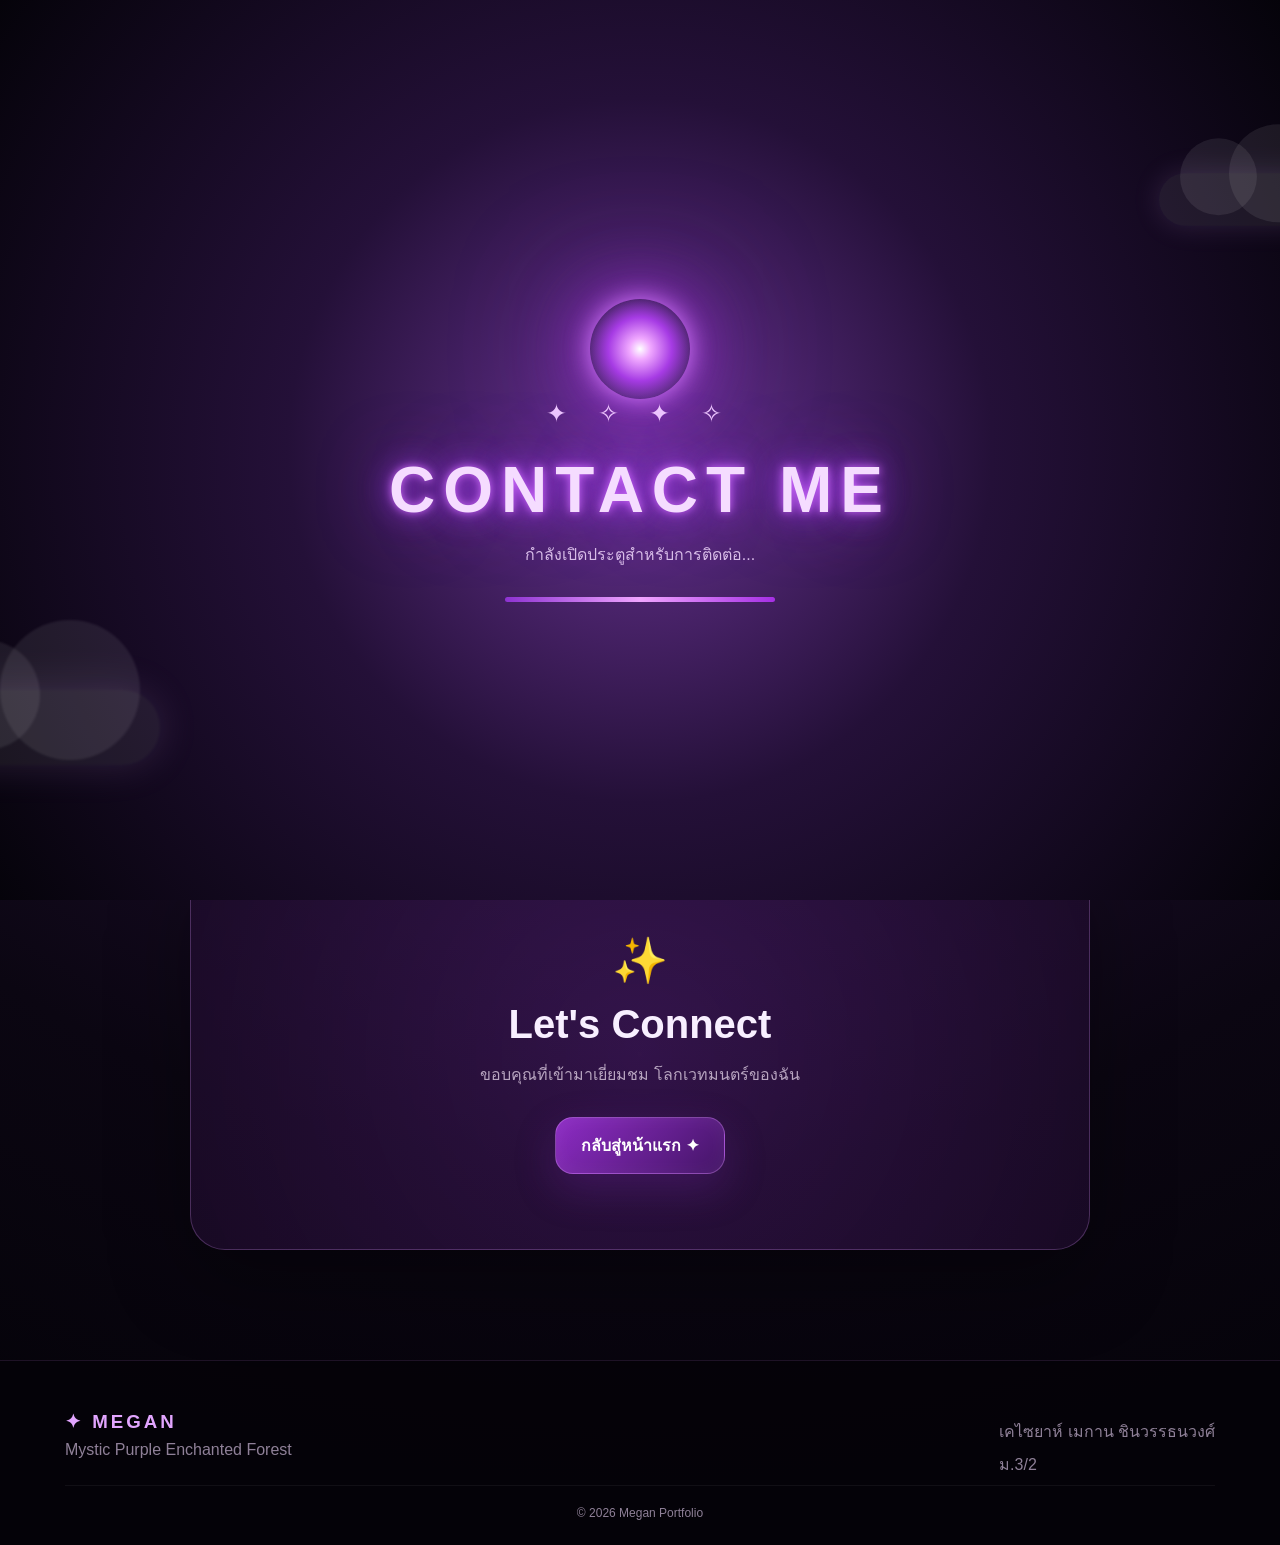
==== commit be1b1073: "Update contact.html" ====
--- a/contact.html
+++ b/contact.html
@@ -1,521 +1,381 @@
 <!DOCTYPE html>
-
 <html lang="th">
 
 <head>
 
-```
-<meta charset="UTF-8">
-
-<meta
-    name="viewport"
-    content="width=device-width, initial-scale=1.0"
+    <meta charset="UTF-8">
+
+    <meta
+        name="viewport"
+        content="width=device-width, initial-scale=1.0"
+    >
+
+    <title>Contact | Megan</title>
+
+    <link rel="stylesheet" href="style.css">
+
+</head>
+
+
+<body>
+
+
+<div class="loading-screen" id="loadingScreen">
+
+    <div class="loading-cloud cloud-1"></div>
+    <div class="loading-cloud cloud-2"></div>
+
+    <div class="loading-magic">
+
+        <div class="magic-orb"></div>
+
+        <div class="loading-stars">
+            ✦ ✧ ✦ ✧
+        </div>
+
+        <h1>
+            CONTACT ME
+        </h1>
+
+        <p>
+            กำลังเปิดประตูสำหรับการติดต่อ...
+        </p>
+
+        <div class="loading-bar">
+            <span></span>
+        </div>
+
+    </div>
+
+</div>
+
+
+<div class="mouse-glow"></div>
+
+
+<img
+    class="flying-fairy"
+    src="https://placehold.co/180x100/png?text=FAIRY"
+    alt="Fairy decoration"
 >
 
-<title>Contact | Megan</title>
-
-<link rel="stylesheet" href="style.css">
-```
-
-</head>
-
-<body>
-
-<!-- =====================================================
-     LOADING SCREEN
-===================================================== -->
-
-<div class="loading-screen" id="loadingScreen">
-
-```
-<div class="loading-cloud cloud-1"></div>
-<div class="loading-cloud cloud-2"></div>
-
-<div class="loading-magic">
-
-    <div class="magic-orb"></div>
-
-    <div class="loading-stars">
-        ✦ ✧ ✦ ✧
+
+<div class="star-field">
+
+    <span>✦</span>
+    <span>✧</span>
+    <span>✦</span>
+    <span>✧</span>
+    <span>✦</span>
+    <span>✧</span>
+
+</div>
+
+
+<div class="forest-background">
+
+    <div class="moon">
+        <div class="moon-ring"></div>
+    </div>
+
+    <div class="aurora"></div>
+
+    <div class="mountain mountain-back"></div>
+    <div class="mountain mountain-middle"></div>
+    <div class="mountain mountain-front"></div>
+
+
+    <div class="forest-trees trees-back">
+
+        <span>🌲</span>
+        <span>🌲</span>
+        <span>🌲</span>
+        <span>🌲</span>
+        <span>🌲</span>
+
+    </div>
+
+
+    <div class="giant-mushroom mushroom-left">
+
+        <div class="mushroom-cap">
+
+            <span>✦</span>
+            <span>•</span>
+            <span>✧</span>
+
+        </div>
+
+        <div class="mushroom-stem"></div>
+
+        <div class="mushroom-glow"></div>
+
+    </div>
+
+
+    <div class="giant-mushroom mushroom-right">
+
+        <div class="mushroom-cap">
+
+            <span>✧</span>
+            <span>•</span>
+            <span>✦</span>
+
+        </div>
+
+        <div class="mushroom-stem"></div>
+
+        <div class="mushroom-glow"></div>
+
+    </div>
+
+
+    <div class="vine vine-left">
+
+        <span>☘</span>
+        <span>🌿</span>
+        <span>☘</span>
+
+    </div>
+
+
+    <div class="vine vine-right">
+
+        <span>🌿</span>
+        <span>☘</span>
+        <span>🌿</span>
+
+    </div>
+
+
+    <div class="foreground-trees">
+
+        <div class="tree tree-left"></div>
+        <div class="tree tree-right"></div>
+
+    </div>
+
+</div>
+
+
+<div class="rain"></div>
+
+
+<header class="site-header">
+
+    <nav class="navbar">
+
+        <a
+            href="index.html"
+            class="logo"
+        >
+            <span>✦</span>
+            MEGAN
+        </a>
+
+
+        <div class="nav-links">
+
+            <a href="index.html">
+                Home
+            </a>
+
+            <a href="profile.html">
+                Profile
+            </a>
+
+            <a href="education.html">
+                Education
+            </a>
+
+            <a href="hobby.html">
+                Hobby
+            </a>
+
+            <a
+                href="contact.html"
+                class="active"
+            >
+                Contact
+            </a>
+
+        </div>
+
+    </nav>
+
+</header>
+
+
+<main>
+
+
+<section class="page-title">
+
+    <div class="magic-label">
+        ✦ GET IN TOUCH ✦
     </div>
 
     <h1>
-        CONTACT ME
+
+        Contact
+
+        <span>
+            Me
+        </span>
+
     </h1>
 
     <p>
-        กำลังเปิดประตูสำหรับการติดต่อ...
+        สามารถติดต่อฉันได้ที่
     </p>
 
-    <div class="loading-bar">
-        <span></span>
-    </div>
-
-</div>
-```
-
-</div>
-
-<!-- =====================================================
-     MOUSE EFFECT
-===================================================== -->
-
-<div class="mouse-glow"></div>
-
-<!-- =====================================================
-     FAIRY
-===================================================== -->
-
-<img
-class="flying-fairy"
-src="https://placehold.co/180x100/png?text=FAIRY"
-alt="Fairy decoration"
-
->
-
-<!-- =====================================================
-     STARS
-===================================================== -->
-
-<div class="star-field">
-
-```
-<span>✦</span>
-<span>✧</span>
-<span>✦</span>
-<span>✧</span>
-<span>✦</span>
-<span>✧</span>
-```
-
-</div>
-
-<!-- =====================================================
-     MYSTIC FOREST BACKGROUND
-===================================================== -->
-
-<div class="forest-background">
-
-```
-<div class="moon">
-
-    <div class="moon-ring"></div>
-
-</div>
-
-
-<div class="aurora"></div>
-
-
-<div class="mountain mountain-back"></div>
-<div class="mountain mountain-middle"></div>
-<div class="mountain mountain-front"></div>
-
-
-<div class="forest-trees trees-back">
-
-    <span>🌲</span>
-    <span>🌲</span>
-    <span>🌲</span>
-    <span>🌲</span>
-    <span>🌲</span>
-
-</div>
-
-
-<!-- GIANT MUSHROOM LEFT -->
-
-<div class="giant-mushroom mushroom-left">
-
-    <div class="mushroom-cap">
-
-        <span>✦</span>
-        <span>•</span>
-        <span>✧</span>
-
-    </div>
-
-    <div class="mushroom-stem"></div>
-
-    <div class="mushroom-glow"></div>
-
-</div>
-
-
-<!-- GIANT MUSHROOM RIGHT -->
-
-<div class="giant-mushroom mushroom-right">
-
-    <div class="mushroom-cap">
-
-        <span>✧</span>
-        <span>•</span>
-        <span>✦</span>
-
-    </div>
-
-    <div class="mushroom-stem"></div>
-
-    <div class="mushroom-glow"></div>
-
-</div>
-
-
-<!-- VINES -->
-
-<div class="vine vine-left">
-
-    <span>☘</span>
-    <span>🌿</span>
-    <span>☘</span>
-
-</div>
-
-
-<div class="vine vine-right">
-
-    <span>🌿</span>
-    <span>☘</span>
-    <span>🌿</span>
-
-</div>
-
-
-<!-- FOREGROUND TREES -->
-
-<div class="foreground-trees">
-
-    <div class="tree tree-left"></div>
-    <div class="tree tree-right"></div>
-
-</div>
-```
-
-</div>
-
-<!-- =====================================================
-     RAIN
-===================================================== -->
-
-<div class="rain"></div>
-
-<!-- =====================================================
-     BACKGROUND MUSIC
-===================================================== -->
-
-<audio
-id="bgMusic"
-loop
-preload="auto"
-
->
-
-```
-<source
-    src="string-theory.mp3"
-    type="audio/mpeg"
->
-
-เบราว์เซอร์ของคุณไม่รองรับการเล่นเพลง
-```
-
-</audio>
-
-<!-- MUSIC BUTTON -->
-
-<button
-class="music-button"
-id="musicButton"
-type="button"
-aria-label="เปิดหรือปิดเพลง"
-
->
-
-```
-<span id="musicIcon">
-    🔇
-</span>
-
-<span class="music-pulse"></span>
-```
-
-</button>
-
-<!-- =====================================================
-     NAVIGATION
-===================================================== -->
-
-<header class="site-header">
-
-```
-<nav class="navbar">
-
-    <a
-        href="index.html"
-        class="logo"
-    >
-
-        <span>
+</section>
+
+
+<section class="contact-grid">
+
+
+    <div class="contact-card">
+
+        <div class="contact-icon">
+            📧
+        </div>
+
+        <h2>
+            Email
+        </h2>
+
+        <p>
+            สามารถเพิ่มอีเมล
+            ของคุณได้ที่นี่
+        </p>
+
+        <span class="contact-arrow">
             ✦
         </span>
 
-        MEGAN
-
-    </a>
-
-
-    <div class="nav-links">
-
-        <a href="index.html">
-            Home
+    </div>
+
+
+    <div class="contact-card">
+
+        <div class="contact-icon">
+            🌐
+        </div>
+
+        <h2>
+            Website
+        </h2>
+
+        <p>
+            My Mystic Portfolio
+        </p>
+
+        <span class="contact-arrow">
+            ✦
+        </span>
+
+    </div>
+
+
+    <div class="contact-card">
+
+        <div class="contact-icon">
+            💬
+        </div>
+
+        <h2>
+            Social
+        </h2>
+
+        <p>
+            เพิ่มช่องทาง Social
+            ของคุณได้ที่นี่
+        </p>
+
+        <span class="contact-arrow">
+            ✦
+        </span>
+
+    </div>
+
+
+</section>
+
+
+<section class="contact-cta">
+
+    <div class="cta-content">
+
+        <span>
+            ✨
+        </span>
+
+        <h2>
+            Let's Connect
+        </h2>
+
+        <p>
+            ขอบคุณที่เข้ามาเยี่ยมชม
+            โลกเวทมนตร์ของฉัน
+        </p>
+
+        <a
+            href="index.html"
+            class="magic-button"
+        >
+            กลับสู่หน้าแรก ✦
         </a>
 
-        <a href="profile.html">
-            Profile
-        </a>
-
-        <a href="education.html">
-            Education
-        </a>
-
-        <a href="hobby.html">
-            Hobby
-        </a>
-
-        <a
-            href="contact.html"
-            class="active"
-        >
-            Contact
-        </a>
-
-    </div>
-
-</nav>
-```
-
-</header>
-
-<!-- =====================================================
-     MAIN
-===================================================== -->
-
-<main>
-
-<!-- =====================================================
-     PAGE TITLE
-===================================================== -->
-
-<section class="page-title">
-
-```
-<div class="magic-label">
-    ✦ GET IN TOUCH ✦
-</div>
-
-
-<h1>
-
-    Contact
-
-    <span>
-        Me
-    </span>
-
-</h1>
-
-
-<p>
-    สามารถติดต่อฉันได้ที่
-</p>
-```
+    </div>
 
 </section>
 
-<!-- =====================================================
-     CONTACT CARDS
-===================================================== -->
-
-<section class="contact-grid">
-
-```
-<!-- EMAIL -->
-
-<div class="contact-card">
-
-    <div class="contact-icon">
-        📧
-    </div>
-
-
-    <h2>
-        Email
-    </h2>
-
-
-    <p>
-        สามารถเพิ่มอีเมล
-        ของคุณได้ที่นี่
+
+</main>
+
+
+<footer class="footer">
+
+    <div class="footer-content">
+
+        <div>
+
+            <h3>
+                ✦ MEGAN
+            </h3>
+
+            <p>
+                Mystic Purple Enchanted Forest
+            </p>
+
+        </div>
+
+
+        <div>
+
+            <p>
+                เคไซยาห์ เมกาน ชินวรรธนวงศ์
+            </p>
+
+            <p>
+                ม.3/2
+            </p>
+
+        </div>
+
+    </div>
+
+
+    <p class="copyright">
+        © 2026 Megan Portfolio
     </p>
 
-
-    <span class="contact-arrow">
-        ✦
-    </span>
-
-</div>
-
-
-<!-- WEBSITE -->
-
-<div class="contact-card">
-
-    <div class="contact-icon">
-        🌐
-    </div>
-
-
-    <h2>
-        Website
-    </h2>
-
-
-    <p>
-        My Mystic Portfolio
-    </p>
-
-
-    <span class="contact-arrow">
-        ✦
-    </span>
-
-</div>
-
-
-<!-- SOCIAL -->
-
-<div class="contact-card">
-
-    <div class="contact-icon">
-        💬
-    </div>
-
-
-    <h2>
-        Social
-    </h2>
-
-
-    <p>
-        เพิ่มช่องทาง Social
-        ของคุณได้ที่นี่
-    </p>
-
-
-    <span class="contact-arrow">
-        ✦
-    </span>
-
-</div>
-```
-
-</section>
-
-<!-- =====================================================
-     CONTACT CTA
-===================================================== -->
-
-<section class="contact-cta">
-
-```
-<div class="cta-content">
-
-    <span>
-        ✨
-    </span>
-
-
-    <h2>
-        Let's Connect
-    </h2>
-
-
-    <p>
-        ขอบคุณที่เข้ามาเยี่ยมชม
-        โลกเวทมนตร์ของฉัน
-    </p>
-
-
-    <a
-        href="index.html"
-        class="magic-button"
-    >
-        กลับสู่หน้าแรก ✦
-    </a>
-
-</div>
-```
-
-</section>
-
-</main>
-
-<!-- =====================================================
-     FOOTER
-===================================================== -->
-
-<footer class="footer">
-
-```
-<div class="footer-content">
-
-    <div>
-
-        <h3>
-            ✦ MEGAN
-        </h3>
-
-
-        <p>
-            Mystic Purple Enchanted Forest
-        </p>
-
-    </div>
-
-
-    <div>
-
-        <p>
-            เคไซยาห์ เมกาน ชินวรรธนวงศ์
-        </p>
-
-
-        <p>
-            ม.3/2
-        </p>
-
-    </div>
-
-</div>
-
-
-<p class="copyright">
-    © 2026 Megan Portfolio
-</p>
-```
-
 </footer>
 
-<!-- =====================================================
-     JAVASCRIPT
-===================================================== -->
 
 <script>
 
-
-/* =====================================================
-   LOADING SCREEN
-===================================================== */
 
 window.addEventListener(
     "load",
@@ -540,10 +400,6 @@
 );
 
 
-/* =====================================================
-   MOUSE GLOW
-===================================================== */
-
 const mouseGlow =
     document.querySelector(
         ".mouse-glow"
@@ -564,10 +420,6 @@
 );
 
 
-/* =====================================================
-   CLICK MAGIC EFFECT
-===================================================== */
-
 document.addEventListener(
     "click",
     (event) => {
@@ -577,18 +429,14 @@
                 "div"
             );
 
-
         sparkle.className =
             "click-spark";
 
-
         sparkle.innerHTML =
             "✦";
 
-
         sparkle.style.left =
             event.clientX + "px";
-
 
         sparkle.style.top =
             event.clientY + "px";
@@ -604,14 +452,11 @@
                 "div"
             );
 
-
         ripple.className =
             "mouse-ripple";
 
-
         ripple.style.left =
             event.clientX + "px";
-
 
         ripple.style.top =
             event.clientY + "px";
@@ -626,7 +471,6 @@
             () => {
 
                 sparkle.remove();
-
                 ripple.remove();
 
             },
@@ -637,208 +481,8 @@
 );
 
 
-/* =====================================================
-   BACKGROUND MUSIC
-===================================================== */
-
-const bgMusic =
-    document.getElementById(
-        "bgMusic"
-    );
-
-
-const musicButton =
-    document.getElementById(
-        "musicButton"
-    );
-
-
-const musicIcon =
-    document.getElementById(
-        "musicIcon"
-    );
-
-
-/* ตั้งระดับเสียง */
-
-bgMusic.volume = 0.35;
-
-
-/* =====================================================
-   REMEMBER MUSIC STATE
-===================================================== */
-
-let musicEnabled =
-    localStorage.getItem(
-        "meganMusic"
-    );
-
-
-if (
-    musicEnabled === null
-) {
-
-    musicEnabled =
-        "false";
-
-}
-
-
-/* =====================================================
-   UPDATE MUSIC BUTTON
-===================================================== */
-
-function updateMusicButton() {
-
-    if (
-        !bgMusic.paused
-    ) {
-
-        musicIcon.textContent =
-            "🎵";
-
-
-        musicButton.classList.add(
-            "music-playing"
-        );
-
-    } else {
-
-        musicIcon.textContent =
-            "🔇";
-
-
-        musicButton.classList.remove(
-            "music-playing"
-        );
-
-    }
-
-}
-
-
-/* =====================================================
-   PLAY MUSIC
-===================================================== */
-
-function playMusic() {
-
-    bgMusic
-        .play()
-        .then(
-            () => {
-
-                localStorage.setItem(
-                    "meganMusic",
-                    "true"
-                );
-
-
-                updateMusicButton();
-
-            }
-        )
-        .catch(
-            () => {
-
-                updateMusicButton();
-
-            }
-        );
-
-}
-
-
-/* =====================================================
-   AUTO PLAY IF PREVIOUSLY ENABLED
-===================================================== */
-
-if (
-    musicEnabled === "true"
-) {
-
-    playMusic();
-
-}
-
-
-/* =====================================================
-   MUSIC BUTTON
-===================================================== */
-
-musicButton.addEventListener(
-    "click",
-    (event) => {
-
-        event.stopPropagation();
-
-
-        if (
-            bgMusic.paused
-        ) {
-
-            playMusic();
-
-        } else {
-
-            bgMusic.pause();
-
-
-            localStorage.setItem(
-                "meganMusic",
-                "false"
-            );
-
-
-            updateMusicButton();
-
-        }
-
-    }
-);
-
-
-/* =====================================================
-   AUTOPLAY FALLBACK
-===================================================== */
-
-document.addEventListener(
-    "click",
-    () => {
-
-        if (
-            musicEnabled === "true" &&
-            bgMusic.paused
-        ) {
-
-            playMusic();
-
-        }
-
-    },
-    {
-        once: true
-    }
-);
-
-
-/* =====================================================
-   MUSIC EVENTS
-===================================================== */
-
-bgMusic.addEventListener(
-    "play",
-    updateMusicButton
-);
-
-
-bgMusic.addEventListener(
-    "pause",
-    updateMusicButton
-);
-
-
 </script>
+
 
 </body>
 </html>
--- a/style.css
+++ b/style.css
@@ -1498,6 +1498,245 @@
 
 
 /* =====================================================
+   MUSIC PLAYER
+   STRING THEORY
+===================================================== */
+
+.music-button {
+
+    position: fixed;
+
+    right: 28px;
+
+    bottom: 28px;
+
+    z-index: 9997;
+
+    width: 62px;
+
+    height: 62px;
+
+    display: flex;
+
+    align-items: center;
+
+    justify-content: center;
+
+    border:
+
+        1px solid
+        rgba(231,174,255,.45);
+
+    border-radius: 50%;
+
+    cursor: pointer;
+
+    color: #ffffff;
+
+    background:
+
+        radial-gradient(
+            circle at 35% 30%,
+            rgba(255,255,255,.16),
+            rgba(142,47,201,.8) 45%,
+            rgba(42,12,64,.95)
+        );
+
+    box-shadow:
+
+        0 12px 35px rgba(0,0,0,.45),
+
+        0 0 20px
+        rgba(194,78,255,.35),
+
+        0 0 55px
+        rgba(155,47,219,.2),
+
+        inset 0 0 18px
+        rgba(255,255,255,.08);
+
+    backdrop-filter:
+        blur(12px);
+
+    -webkit-backdrop-filter:
+        blur(12px);
+
+    transition:
+        transform .3s ease,
+        box-shadow .3s ease,
+        border-color .3s ease;
+
+}
+
+
+.music-button:hover {
+
+    transform:
+        translateY(-6px)
+        scale(1.08);
+
+    border-color:
+        rgba(240,188,255,.85);
+
+    box-shadow:
+
+        0 18px 45px rgba(0,0,0,.5),
+
+        0 0 30px
+        rgba(211,103,255,.55),
+
+        0 0 80px
+        rgba(160,48,224,.3);
+
+}
+
+
+.music-button:active {
+
+    transform:
+        translateY(-1px)
+        scale(.94);
+
+}
+
+
+.music-button span:first-child {
+
+    position: relative;
+
+    z-index: 3;
+
+    font-size: 25px;
+
+    line-height: 1;
+
+    filter:
+        drop-shadow(
+            0 0 8px #f0b5ff
+        );
+
+}
+
+
+.music-button.music-playing {
+
+    border-color:
+        rgba(240,184,255,.75);
+
+    box-shadow:
+
+        0 0 25px
+        rgba(216,104,255,.6),
+
+        0 0 60px
+        rgba(159,45,220,.35),
+
+        inset 0 0 25px
+        rgba(255,255,255,.08);
+
+}
+
+
+.music-button.music-playing span:first-child {
+
+    animation:
+        musicFloat 1.5s ease-in-out infinite;
+
+}
+
+
+/* วงแหวนพลังเวทขณะเพลงเล่น */
+
+.music-button.music-playing::before {
+
+    content: "";
+
+    position: absolute;
+
+    inset: -7px;
+
+    border:
+
+        1px solid
+        rgba(224,143,255,.65);
+
+    border-radius: 50%;
+
+    box-shadow:
+
+        0 0 12px #d56aff,
+        0 0 30px rgba(194,70,244,.55);
+
+    animation:
+        musicOrbit 2.5s linear infinite;
+
+}
+
+
+/* วงแหวนชั้นที่สอง */
+
+.music-button.music-playing::after {
+
+    content: "";
+
+    position: absolute;
+
+    inset: -14px;
+
+    border:
+
+        1px dashed
+        rgba(189,105,237,.25);
+
+    border-radius: 50%;
+
+    animation:
+        musicOrbitReverse 6s linear infinite;
+
+}
+
+
+/* จุดแสงหมุนรอบปุ่ม */
+
+.music-pulse {
+
+    position: absolute;
+
+    width: 7px;
+
+    height: 7px;
+
+    top: 2px;
+
+    right: 7px;
+
+    border-radius: 50%;
+
+    opacity: 0;
+
+    background:
+        #f2c5ff;
+
+    box-shadow:
+
+        0 0 8px #ffffff,
+        0 0 18px #d868ff;
+
+}
+
+
+.music-button.music-playing
+.music-pulse {
+
+    opacity: 1;
+
+    animation:
+        musicPulse 1.4s ease-in-out infinite;
+
+}
+
+
+/* =====================================================
    HERO
 ===================================================== */
 
@@ -3726,6 +3965,94 @@
 
 
 /* =====================================================
+   MUSIC ANIMATIONS
+===================================================== */
+
+@keyframes musicOrbit {
+
+    from {
+
+        transform:
+            rotate(0deg);
+
+    }
+
+    to {
+
+        transform:
+            rotate(360deg);
+
+    }
+
+}
+
+
+@keyframes musicOrbitReverse {
+
+    from {
+
+        transform:
+            rotate(360deg);
+
+    }
+
+    to {
+
+        transform:
+            rotate(0deg);
+
+    }
+
+}
+
+
+@keyframes musicFloat {
+
+    0%,100% {
+
+        transform:
+            translateY(0)
+            rotate(0deg);
+
+    }
+
+    50% {
+
+        transform:
+            translateY(-4px)
+            rotate(8deg);
+
+    }
+
+}
+
+
+@keyframes musicPulse {
+
+    0%,100% {
+
+        transform:
+            scale(.7);
+
+        opacity:
+            .45;
+
+    }
+
+    50% {
+
+        transform:
+            scale(1.5);
+
+        opacity:
+            1;
+
+    }
+
+}
+
+
+/* =====================================================
    TABLET
 ===================================================== */
 
@@ -4152,6 +4479,49 @@
 
     }
 
+
+    /* MUSIC MOBILE */
+
+    .music-button {
+
+        right:
+            18px;
+
+        bottom:
+            18px;
+
+        width:
+            54px;
+
+        height:
+            54px;
+
+    }
+
+
+    .music-button span:first-child {
+
+        font-size:
+            22px;
+
+    }
+
+
+    .music-button.music-playing::before {
+
+        inset:
+            -5px;
+
+    }
+
+
+    .music-button.music-playing::after {
+
+        inset:
+            -10px;
+
+    }
+
 }
 
 
@@ -4161,7 +4531,7 @@
 
 @media (prefers-reduced-motion: reduce) {
 
-    *,
+    * ,
     *::before,
     *::after {
 
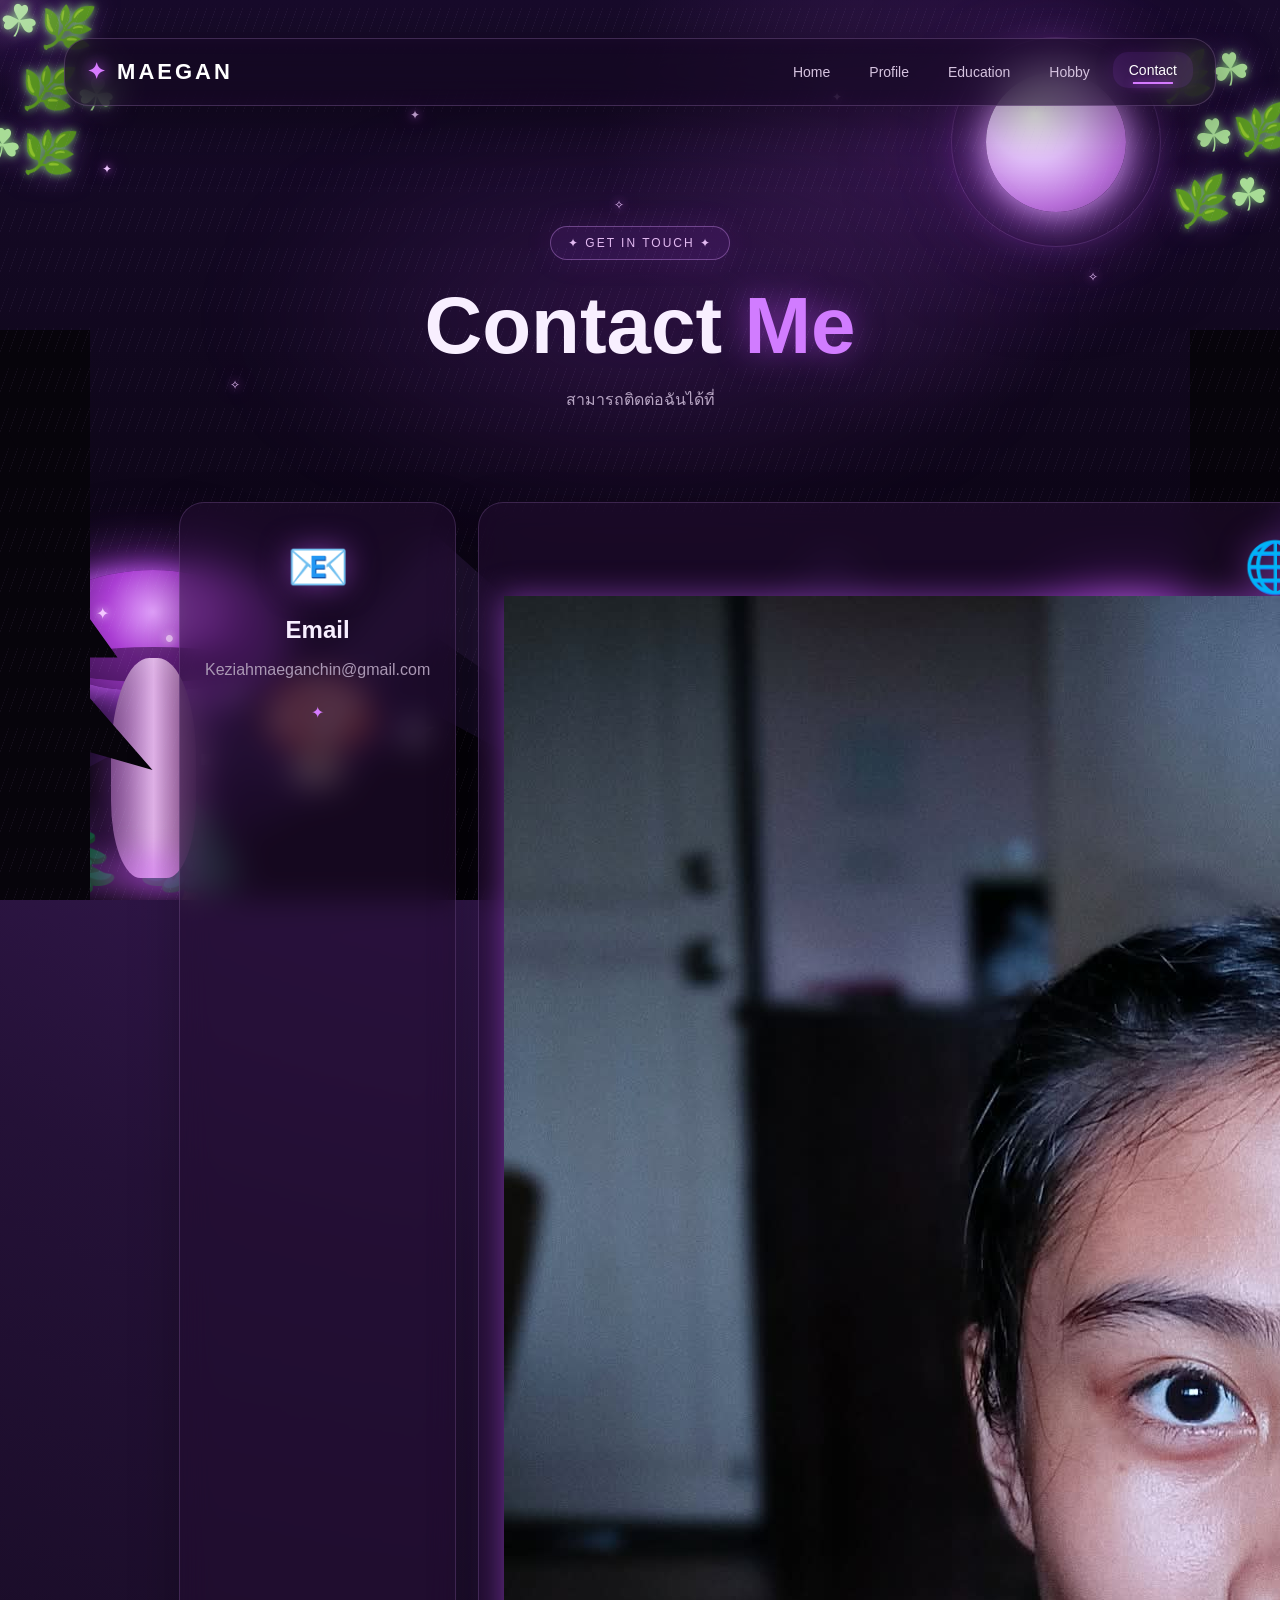
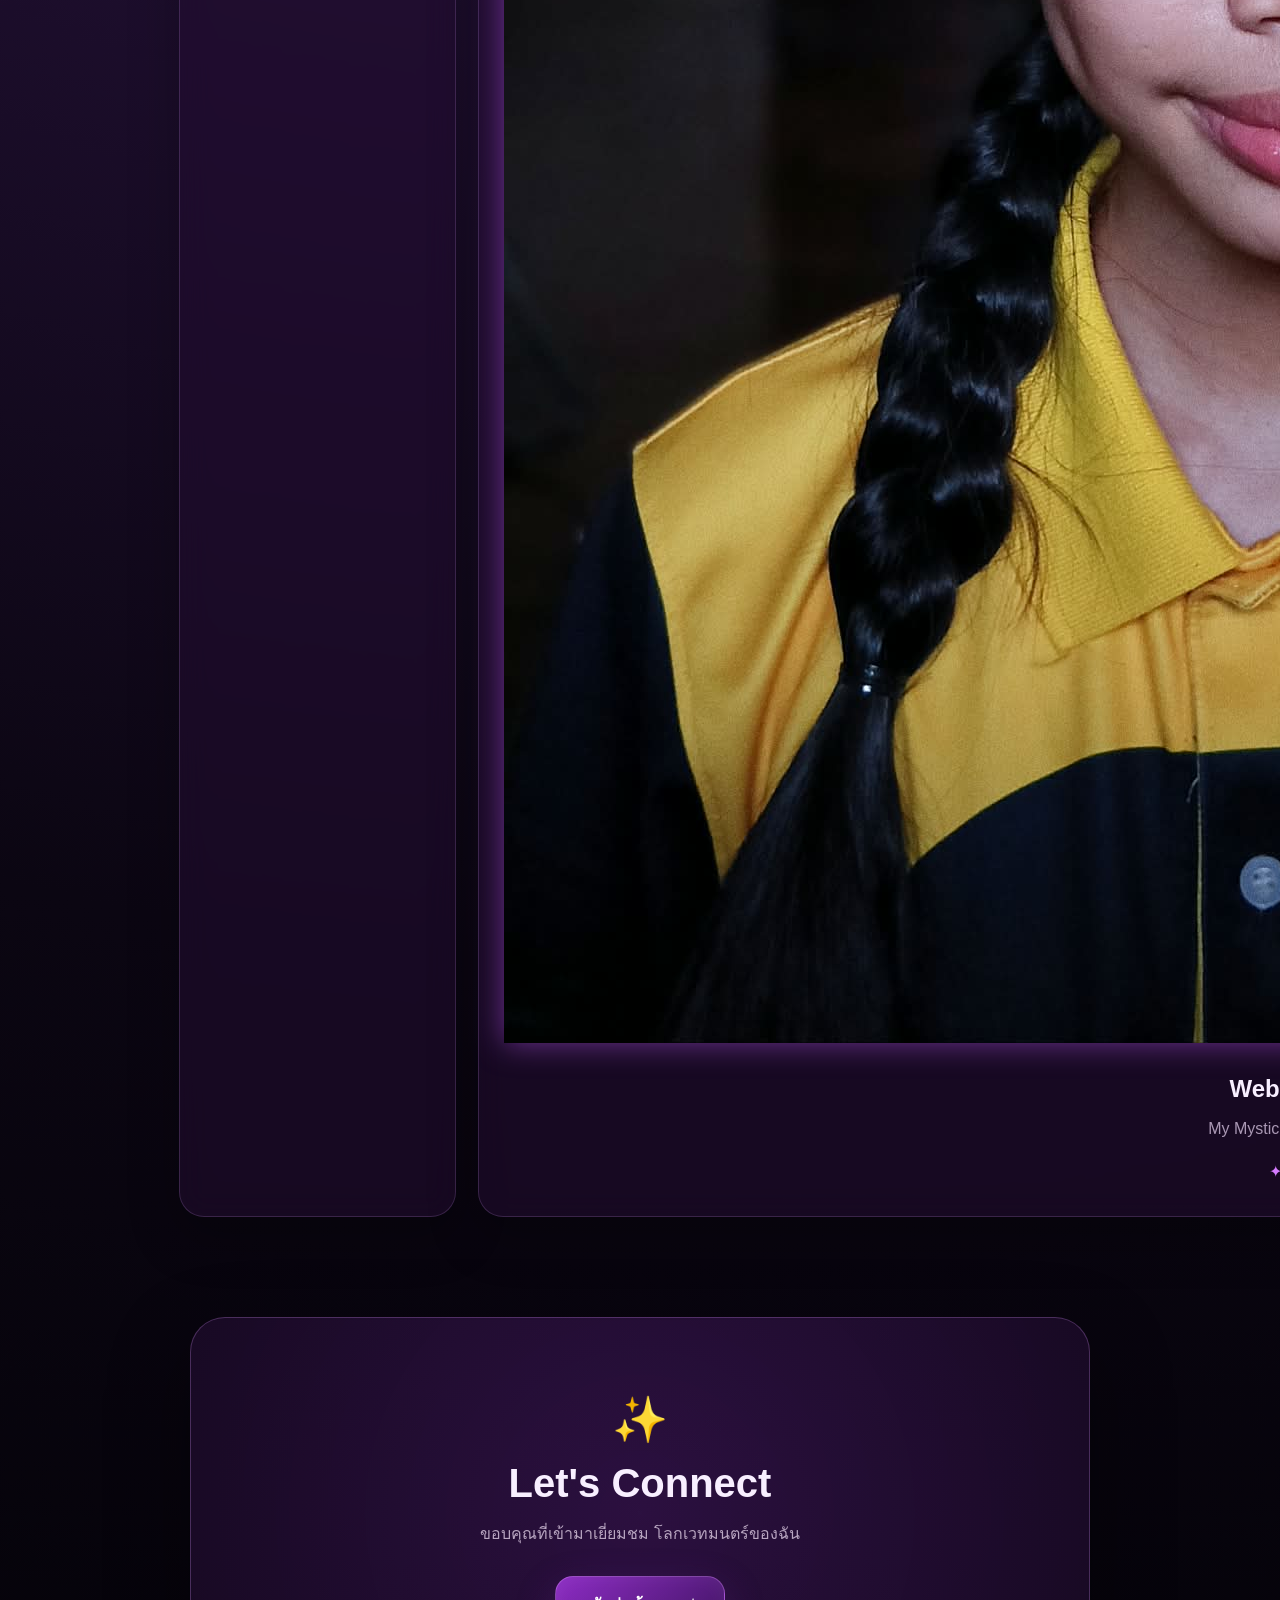
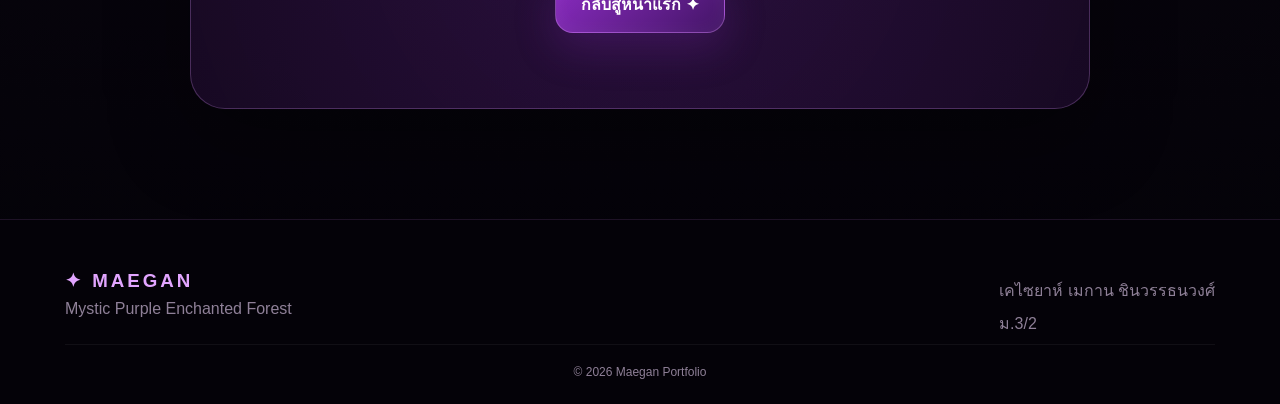
==== commit 78ac1279: "Update contact.html" ====
--- a/contact.html
+++ b/contact.html
@@ -10,7 +10,7 @@
         content="width=device-width, initial-scale=1.0"
     >
 
-    <title>Contact | Megan</title>
+    <title>Contact | Maegan</title>
 
     <link rel="stylesheet" href="style.css">
 
@@ -88,9 +88,9 @@
     <div class="forest-trees trees-back">
 
         <span>🌲</span>
-        <span>🌲</span>
-        <span>🌲</span>
-        <span>🌲</span>
+        <span>⋆.˚🍄⋆🌲</span>
+        <span>⋆˙⟡🌲</span>
+        <span>⋆.˚🍄⋆🌲</span>
         <span>🌲</span>
 
     </div>
@@ -132,18 +132,18 @@
 
     <div class="vine vine-left">
 
-        <span>☘</span>
-        <span>🌿</span>
-        <span>☘</span>
+        <span>☘🌿</span>
+        <span>🌿☘</span>
+        <span>☘🌿</span>
 
     </div>
 
 
     <div class="vine vine-right">
 
-        <span>🌿</span>
-        <span>☘</span>
-        <span>🌿</span>
+        <span>🌿☘</span>
+        <span>☘🌿</span>
+        <span>🌿☘</span>
 
     </div>
 
@@ -170,7 +170,7 @@
             class="logo"
         >
             <span>✦</span>
-            MEGAN
+            MAEGAN
         </a>
 
 
@@ -246,8 +246,8 @@
         </h2>
 
         <p>
-            สามารถเพิ่มอีเมล
-            ของคุณได้ที่นี่
+            Keziahmaeganchin@gmail.com
+        
         </p>
 
         <span class="contact-arrow">
@@ -261,6 +261,8 @@
 
         <div class="contact-icon">
             🌐
+            <img src="images/face.jpg"
+     alt="รูปโปรไฟล์ของฉัน">
         </div>
 
         <h2>
@@ -289,8 +291,9 @@
         </h2>
 
         <p>
-            เพิ่มช่องทาง Social
-            ของคุณได้ที่นี่
+            Instagram: Maeganthesima
+            Facebook: Keziah Maegan Chinwatthanawong
+            Tel.📞 064-085-9522
         </p>
 
         <span class="contact-arrow">
@@ -342,7 +345,7 @@
         <div>
 
             <h3>
-                ✦ MEGAN
+                ✦ MAEGAN
             </h3>
 
             <p>
@@ -368,7 +371,7 @@
 
 
     <p class="copyright">
-        © 2026 Megan Portfolio
+        © 2026 Maegan Portfolio
     </p>
 
 </footer>
--- a/style.css
+++ b/style.css
@@ -1498,245 +1498,6 @@
 
 
 /* =====================================================
-   MUSIC PLAYER
-   STRING THEORY
-===================================================== */
-
-.music-button {
-
-    position: fixed;
-
-    right: 28px;
-
-    bottom: 28px;
-
-    z-index: 9997;
-
-    width: 62px;
-
-    height: 62px;
-
-    display: flex;
-
-    align-items: center;
-
-    justify-content: center;
-
-    border:
-
-        1px solid
-        rgba(231,174,255,.45);
-
-    border-radius: 50%;
-
-    cursor: pointer;
-
-    color: #ffffff;
-
-    background:
-
-        radial-gradient(
-            circle at 35% 30%,
-            rgba(255,255,255,.16),
-            rgba(142,47,201,.8) 45%,
-            rgba(42,12,64,.95)
-        );
-
-    box-shadow:
-
-        0 12px 35px rgba(0,0,0,.45),
-
-        0 0 20px
-        rgba(194,78,255,.35),
-
-        0 0 55px
-        rgba(155,47,219,.2),
-
-        inset 0 0 18px
-        rgba(255,255,255,.08);
-
-    backdrop-filter:
-        blur(12px);
-
-    -webkit-backdrop-filter:
-        blur(12px);
-
-    transition:
-        transform .3s ease,
-        box-shadow .3s ease,
-        border-color .3s ease;
-
-}
-
-
-.music-button:hover {
-
-    transform:
-        translateY(-6px)
-        scale(1.08);
-
-    border-color:
-        rgba(240,188,255,.85);
-
-    box-shadow:
-
-        0 18px 45px rgba(0,0,0,.5),
-
-        0 0 30px
-        rgba(211,103,255,.55),
-
-        0 0 80px
-        rgba(160,48,224,.3);
-
-}
-
-
-.music-button:active {
-
-    transform:
-        translateY(-1px)
-        scale(.94);
-
-}
-
-
-.music-button span:first-child {
-
-    position: relative;
-
-    z-index: 3;
-
-    font-size: 25px;
-
-    line-height: 1;
-
-    filter:
-        drop-shadow(
-            0 0 8px #f0b5ff
-        );
-
-}
-
-
-.music-button.music-playing {
-
-    border-color:
-        rgba(240,184,255,.75);
-
-    box-shadow:
-
-        0 0 25px
-        rgba(216,104,255,.6),
-
-        0 0 60px
-        rgba(159,45,220,.35),
-
-        inset 0 0 25px
-        rgba(255,255,255,.08);
-
-}
-
-
-.music-button.music-playing span:first-child {
-
-    animation:
-        musicFloat 1.5s ease-in-out infinite;
-
-}
-
-
-/* วงแหวนพลังเวทขณะเพลงเล่น */
-
-.music-button.music-playing::before {
-
-    content: "";
-
-    position: absolute;
-
-    inset: -7px;
-
-    border:
-
-        1px solid
-        rgba(224,143,255,.65);
-
-    border-radius: 50%;
-
-    box-shadow:
-
-        0 0 12px #d56aff,
-        0 0 30px rgba(194,70,244,.55);
-
-    animation:
-        musicOrbit 2.5s linear infinite;
-
-}
-
-
-/* วงแหวนชั้นที่สอง */
-
-.music-button.music-playing::after {
-
-    content: "";
-
-    position: absolute;
-
-    inset: -14px;
-
-    border:
-
-        1px dashed
-        rgba(189,105,237,.25);
-
-    border-radius: 50%;
-
-    animation:
-        musicOrbitReverse 6s linear infinite;
-
-}
-
-
-/* จุดแสงหมุนรอบปุ่ม */
-
-.music-pulse {
-
-    position: absolute;
-
-    width: 7px;
-
-    height: 7px;
-
-    top: 2px;
-
-    right: 7px;
-
-    border-radius: 50%;
-
-    opacity: 0;
-
-    background:
-        #f2c5ff;
-
-    box-shadow:
-
-        0 0 8px #ffffff,
-        0 0 18px #d868ff;
-
-}
-
-
-.music-button.music-playing
-.music-pulse {
-
-    opacity: 1;
-
-    animation:
-        musicPulse 1.4s ease-in-out infinite;
-
-}
-
-
-/* =====================================================
    HERO
 ===================================================== */
 
@@ -3965,94 +3726,6 @@
 
 
 /* =====================================================
-   MUSIC ANIMATIONS
-===================================================== */
-
-@keyframes musicOrbit {
-
-    from {
-
-        transform:
-            rotate(0deg);
-
-    }
-
-    to {
-
-        transform:
-            rotate(360deg);
-
-    }
-
-}
-
-
-@keyframes musicOrbitReverse {
-
-    from {
-
-        transform:
-            rotate(360deg);
-
-    }
-
-    to {
-
-        transform:
-            rotate(0deg);
-
-    }
-
-}
-
-
-@keyframes musicFloat {
-
-    0%,100% {
-
-        transform:
-            translateY(0)
-            rotate(0deg);
-
-    }
-
-    50% {
-
-        transform:
-            translateY(-4px)
-            rotate(8deg);
-
-    }
-
-}
-
-
-@keyframes musicPulse {
-
-    0%,100% {
-
-        transform:
-            scale(.7);
-
-        opacity:
-            .45;
-
-    }
-
-    50% {
-
-        transform:
-            scale(1.5);
-
-        opacity:
-            1;
-
-    }
-
-}
-
-
-/* =====================================================
    TABLET
 ===================================================== */
 
@@ -4479,49 +4152,6 @@
 
     }
 
-
-    /* MUSIC MOBILE */
-
-    .music-button {
-
-        right:
-            18px;
-
-        bottom:
-            18px;
-
-        width:
-            54px;
-
-        height:
-            54px;
-
-    }
-
-
-    .music-button span:first-child {
-
-        font-size:
-            22px;
-
-    }
-
-
-    .music-button.music-playing::before {
-
-        inset:
-            -5px;
-
-    }
-
-
-    .music-button.music-playing::after {
-
-        inset:
-            -10px;
-
-    }
-
 }
 
 
@@ -4531,7 +4161,7 @@
 
 @media (prefers-reduced-motion: reduce) {
 
-    * ,
+    *,
     *::before,
     *::after {
 
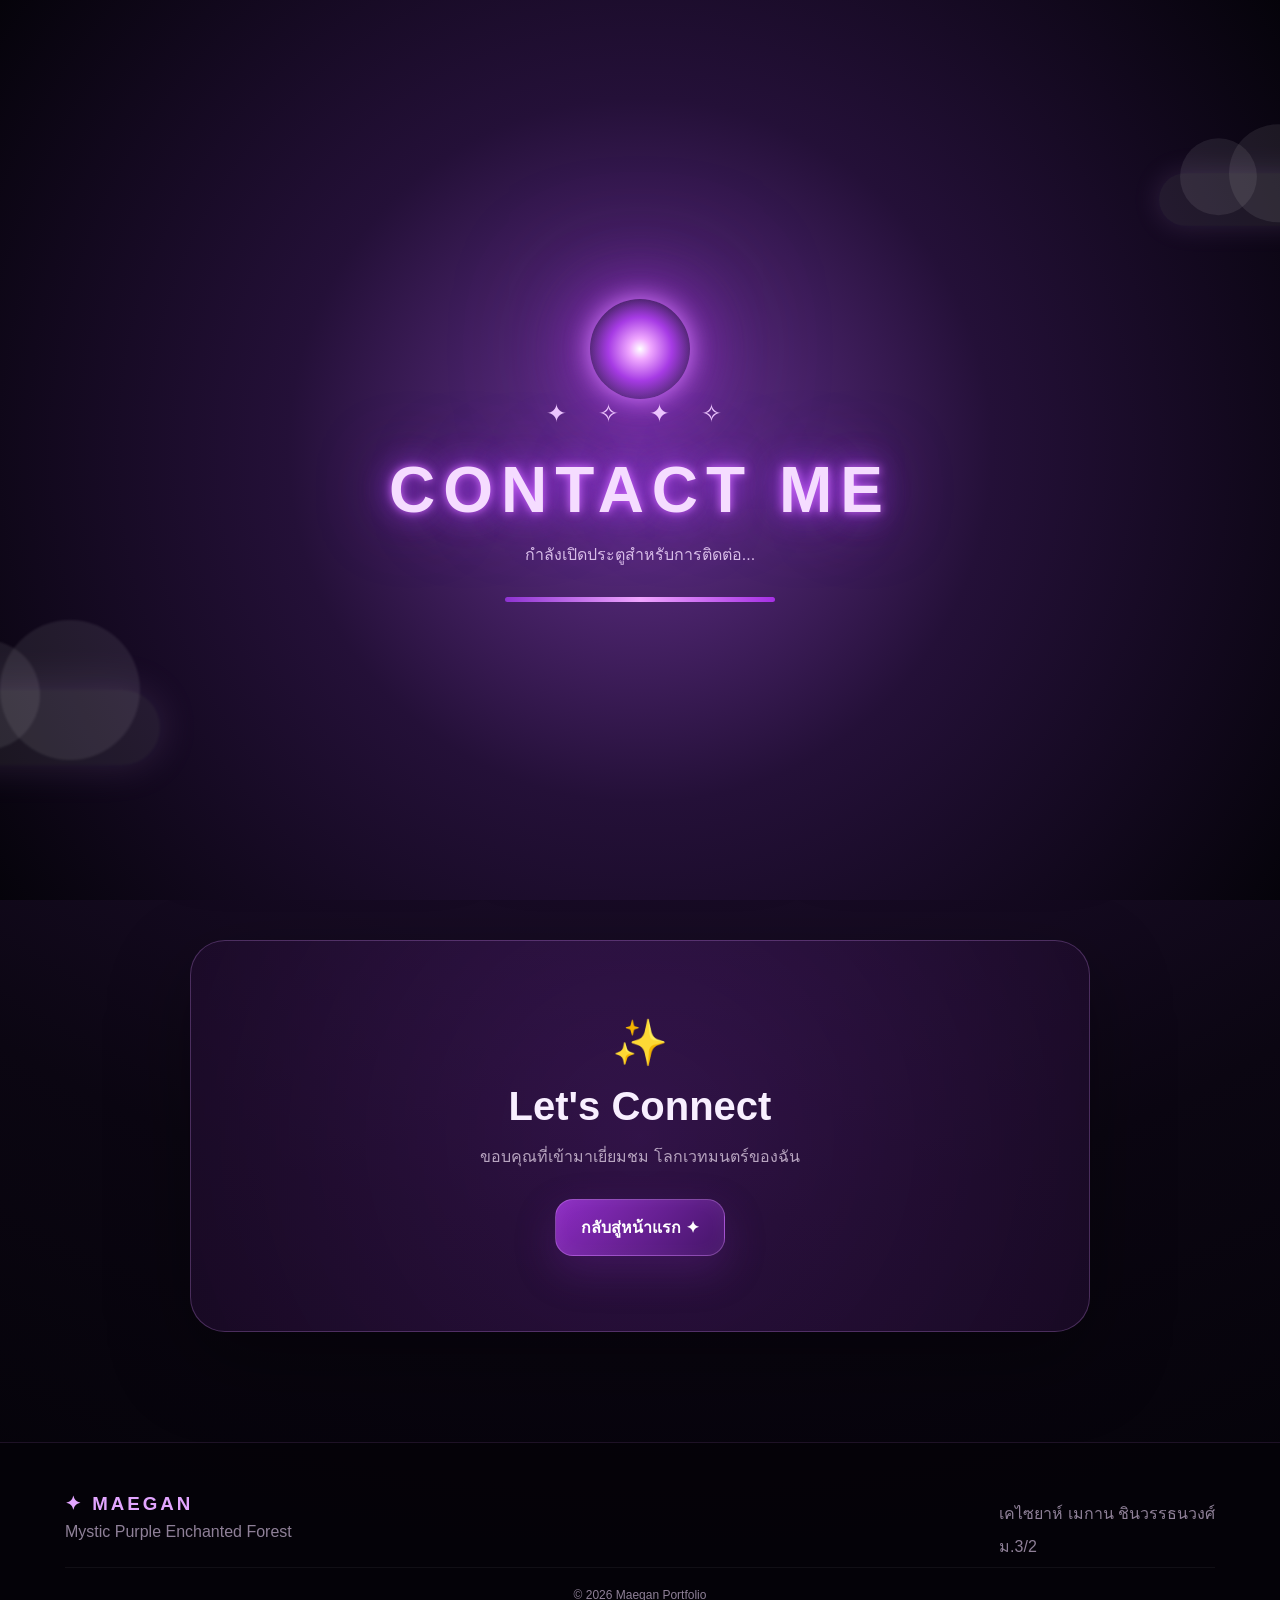
==== commit 84fde843: "Update contact.html" ====
--- a/contact.html
+++ b/contact.html
@@ -261,8 +261,6 @@
 
         <div class="contact-icon">
             🌐
-            <img src="images/face.jpg"
-     alt="รูปโปรไฟล์ของฉัน">
         </div>
 
         <h2>
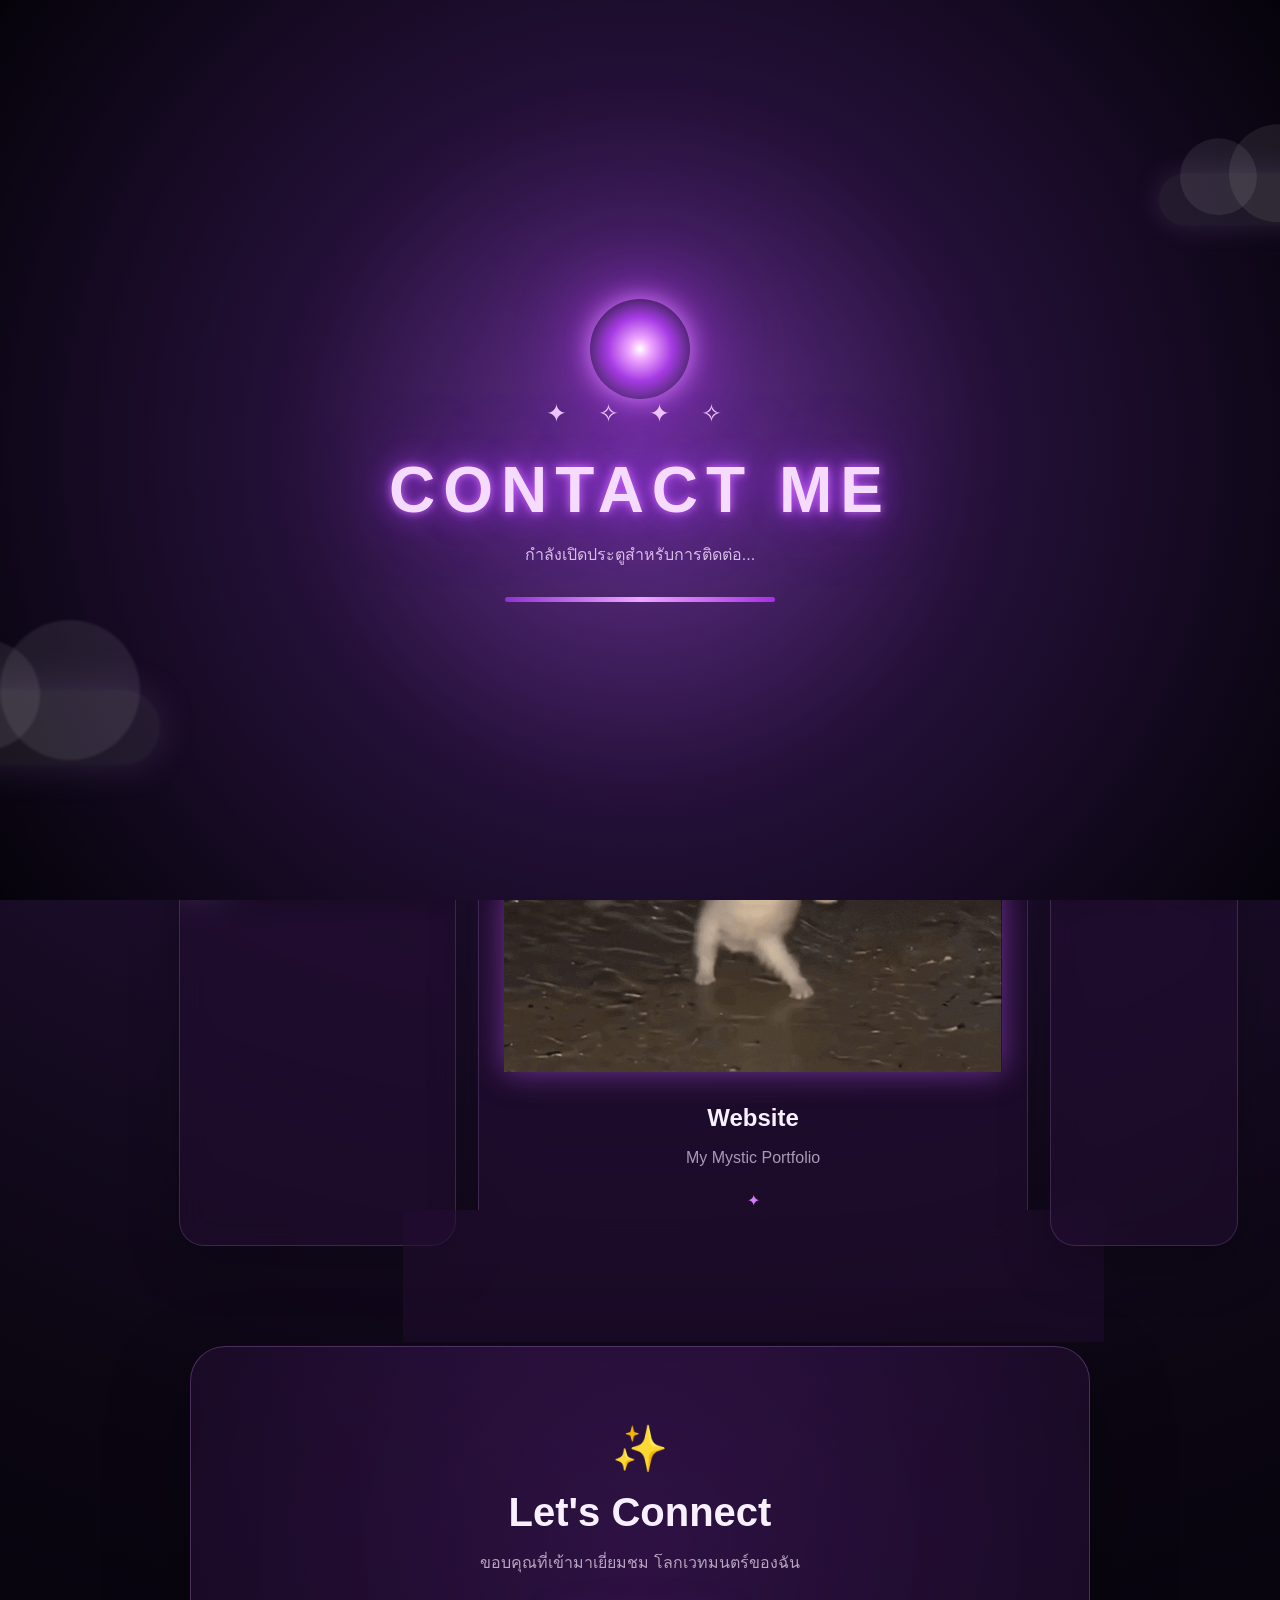
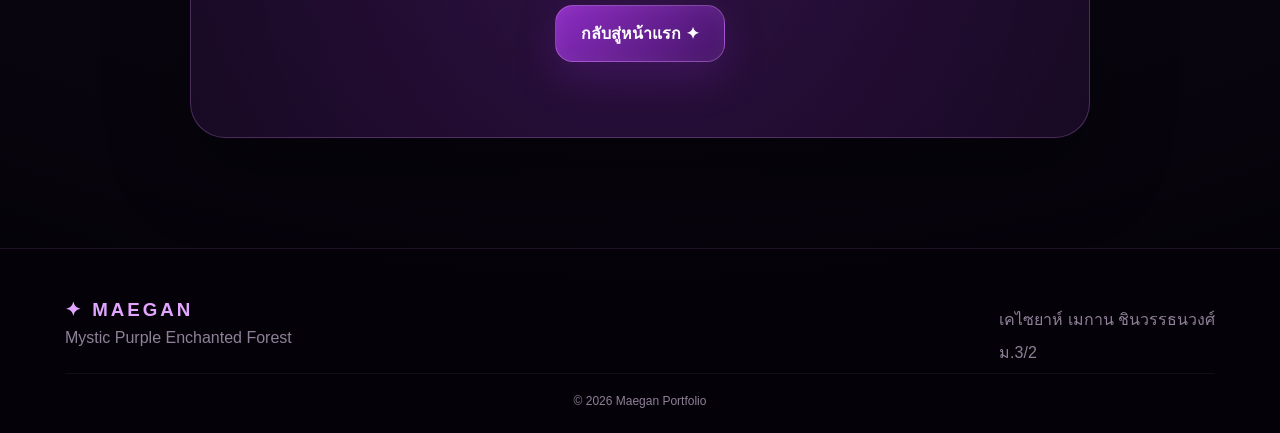
==== commit ed4d5949: "Update contact.html" ====
--- a/contact.html
+++ b/contact.html
@@ -261,6 +261,8 @@
 
         <div class="contact-icon">
             🌐
+            <img src="images/cat-cat-dance.gif"
+     alt="Cat dancing">
         </div>
 
         <h2>
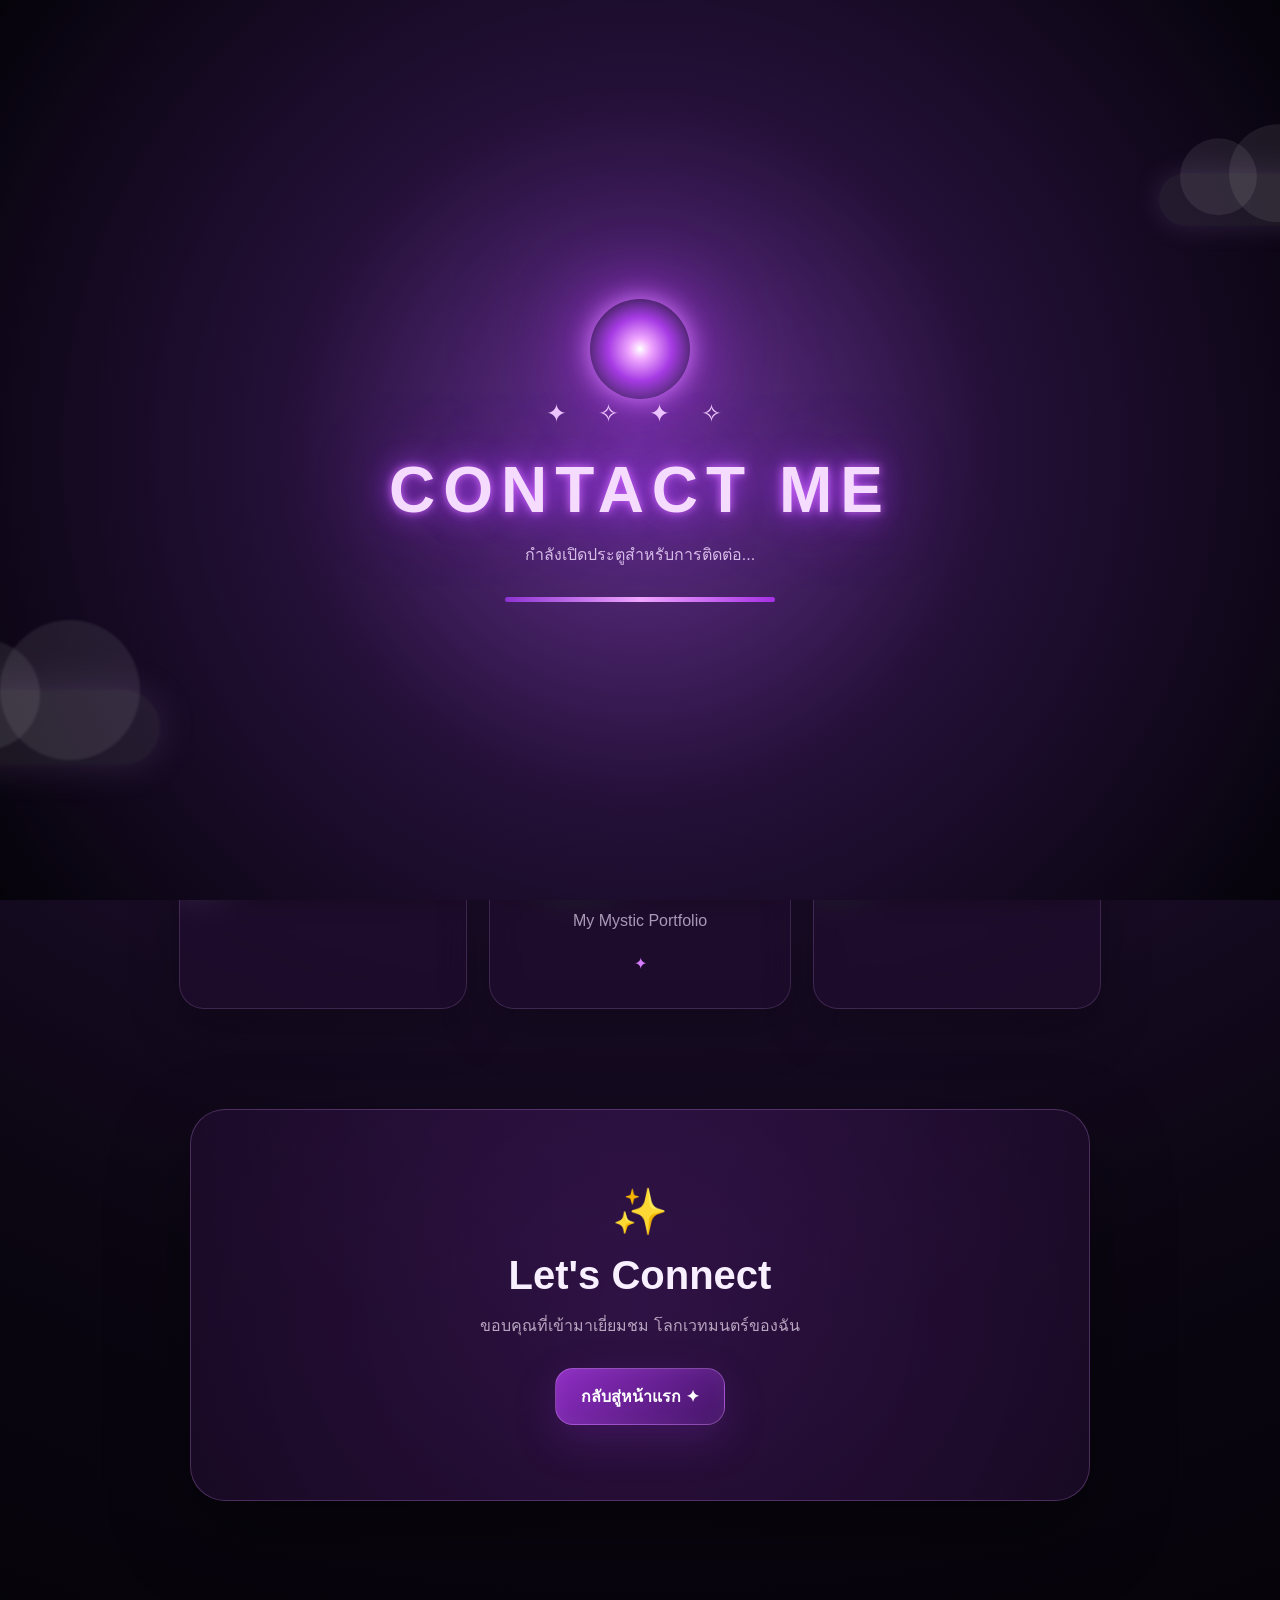
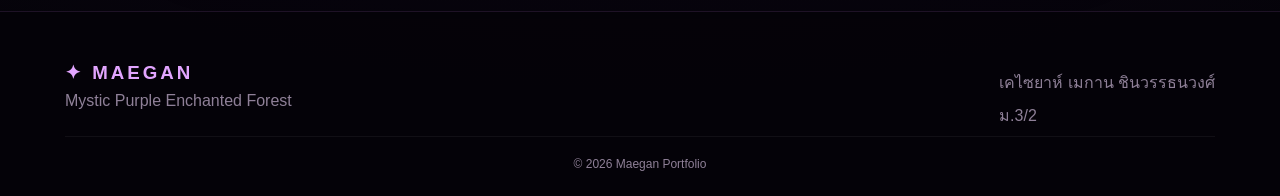
==== commit 28b376c5: "Update contact.html" ====
--- a/contact.html
+++ b/contact.html
@@ -261,7 +261,7 @@
 
         <div class="contact-icon">
             🌐
-            <img src="images/cat-cat-dance.gif"
+            <img src="images/cat-cat-dance.gif" Width="250"
      alt="Cat dancing">
         </div>
 
